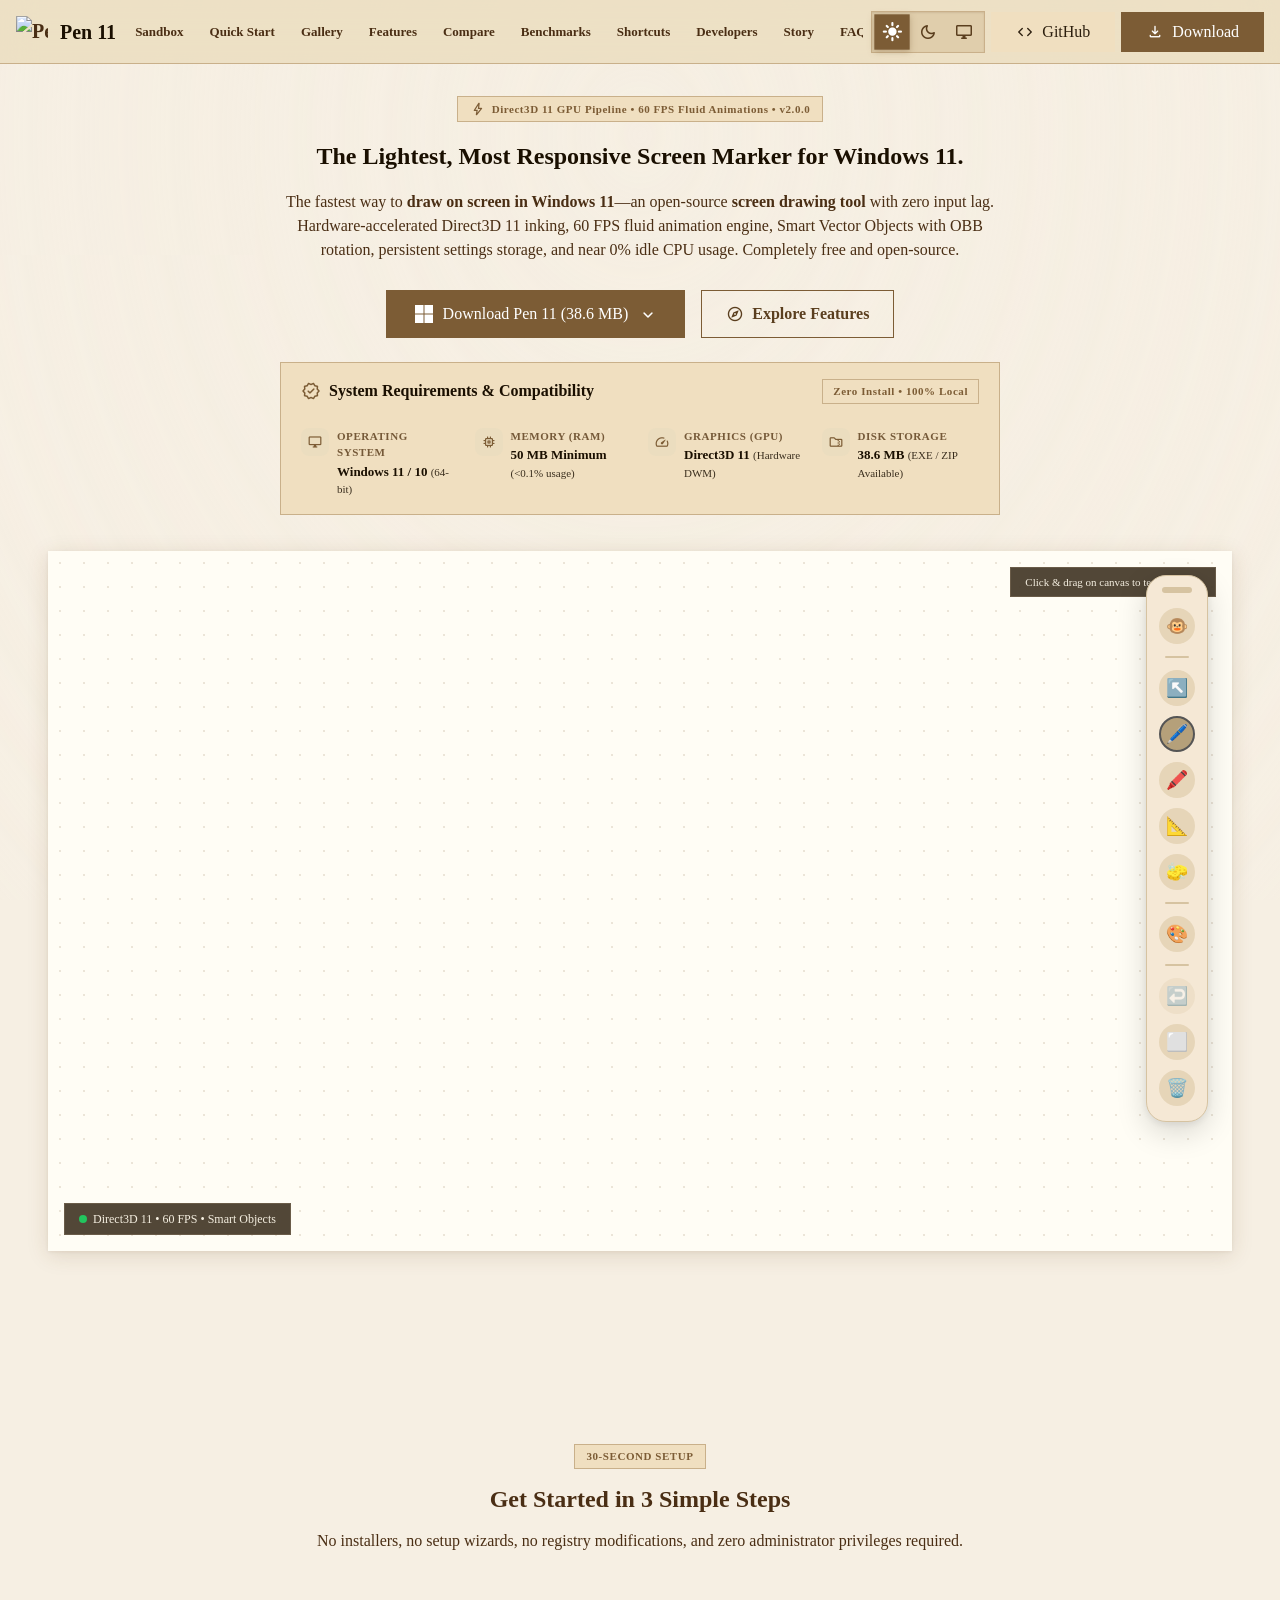
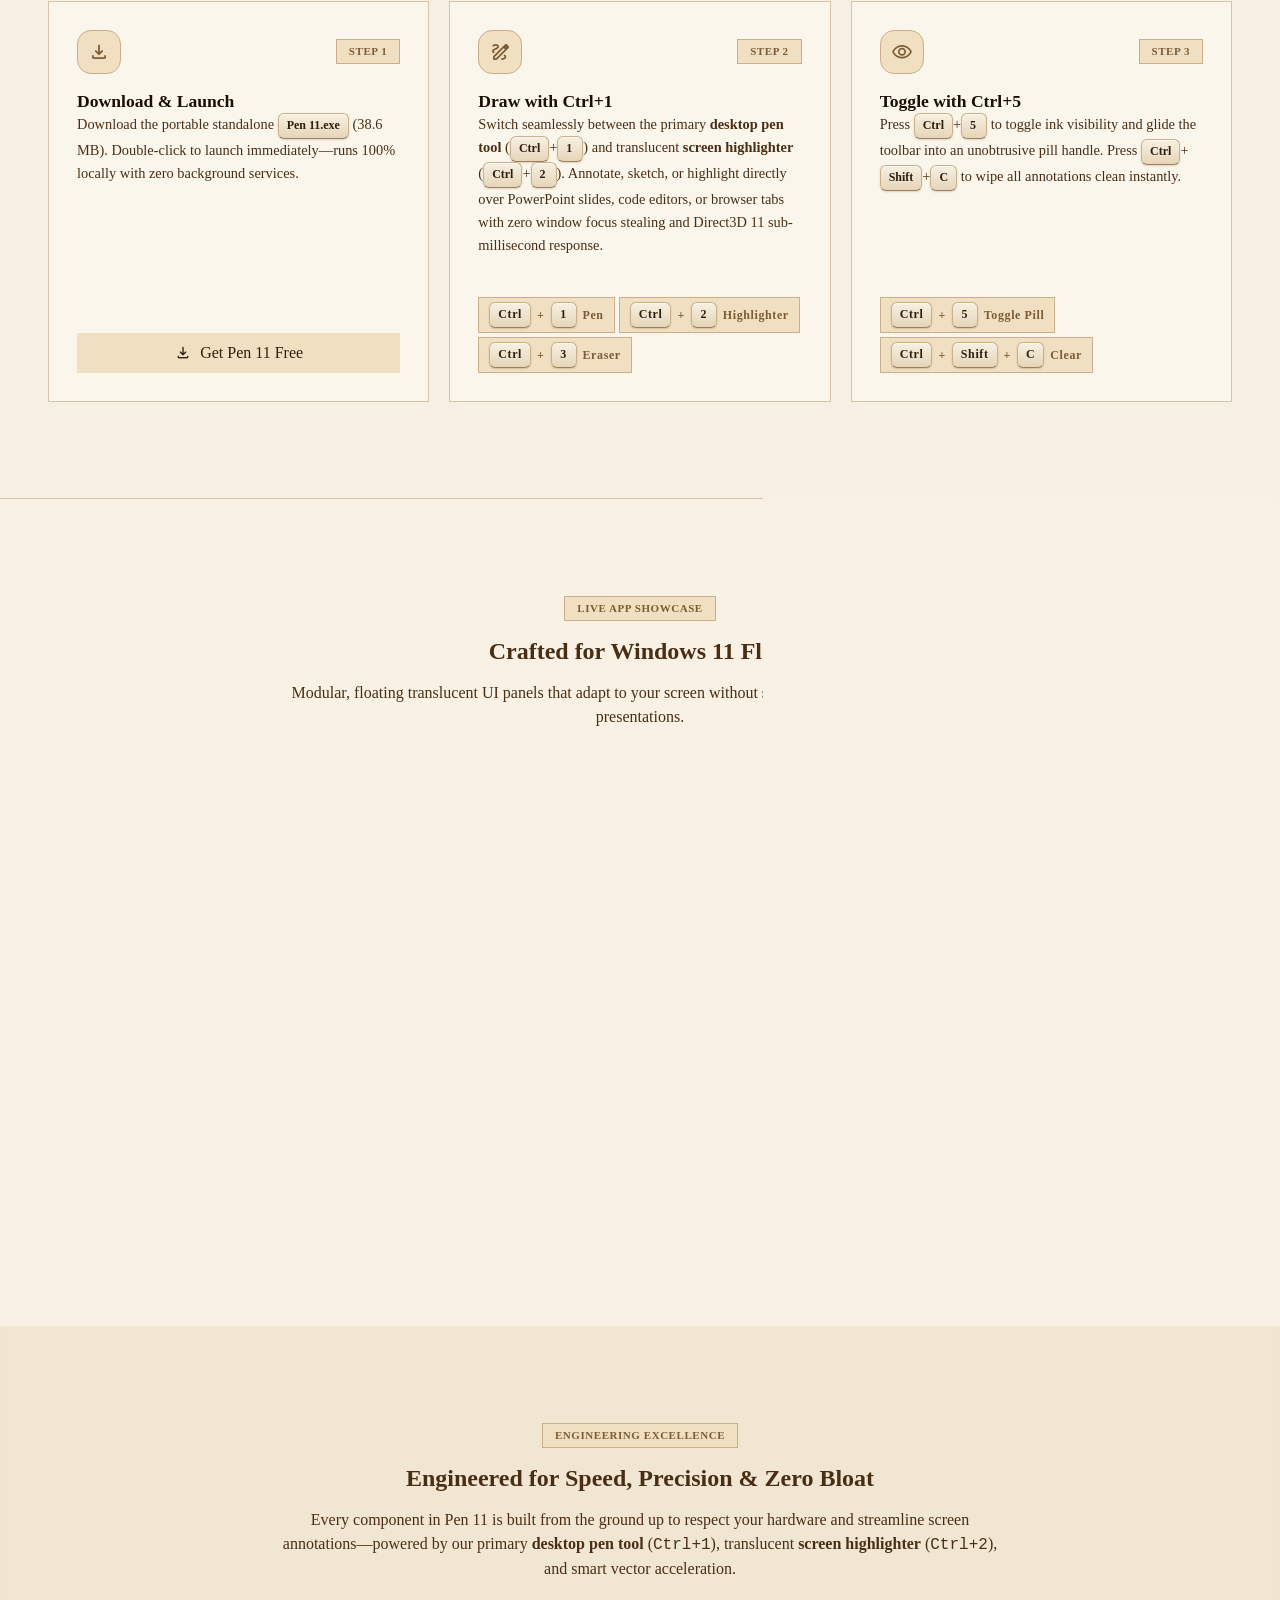
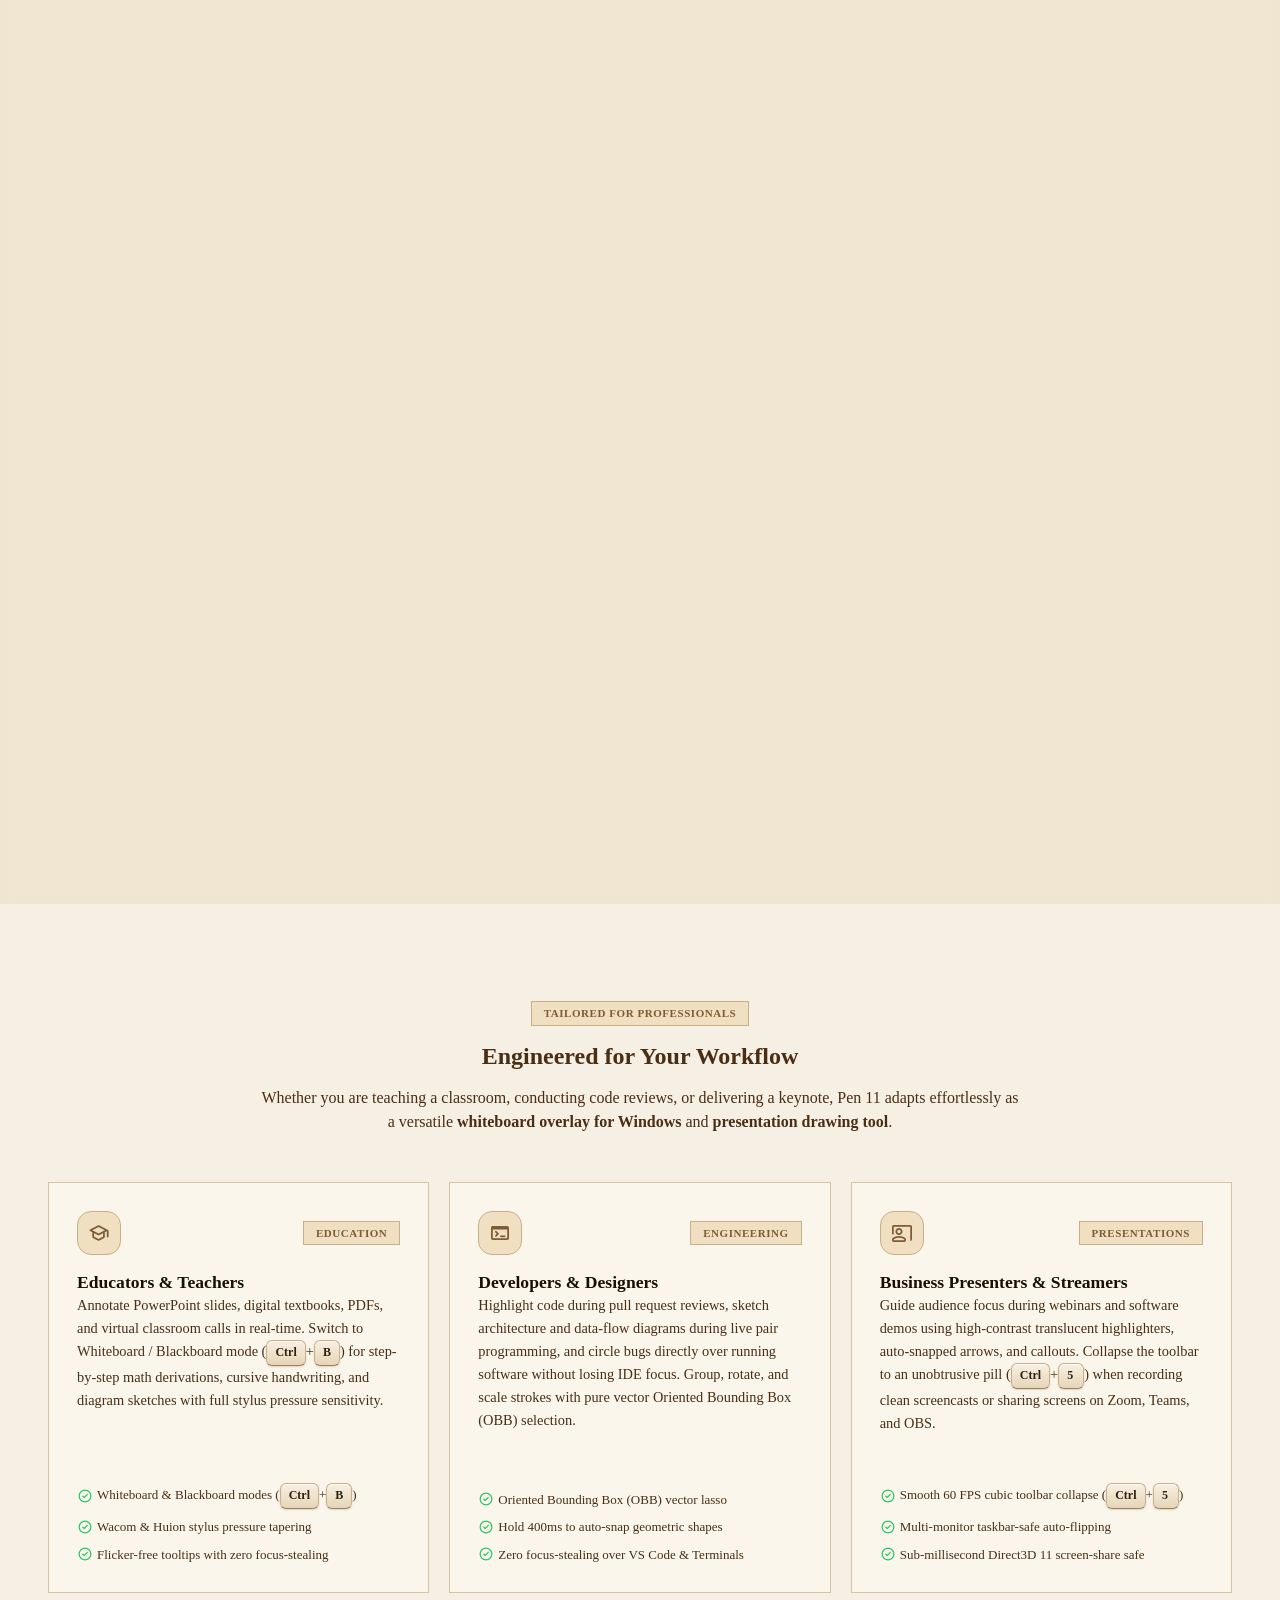
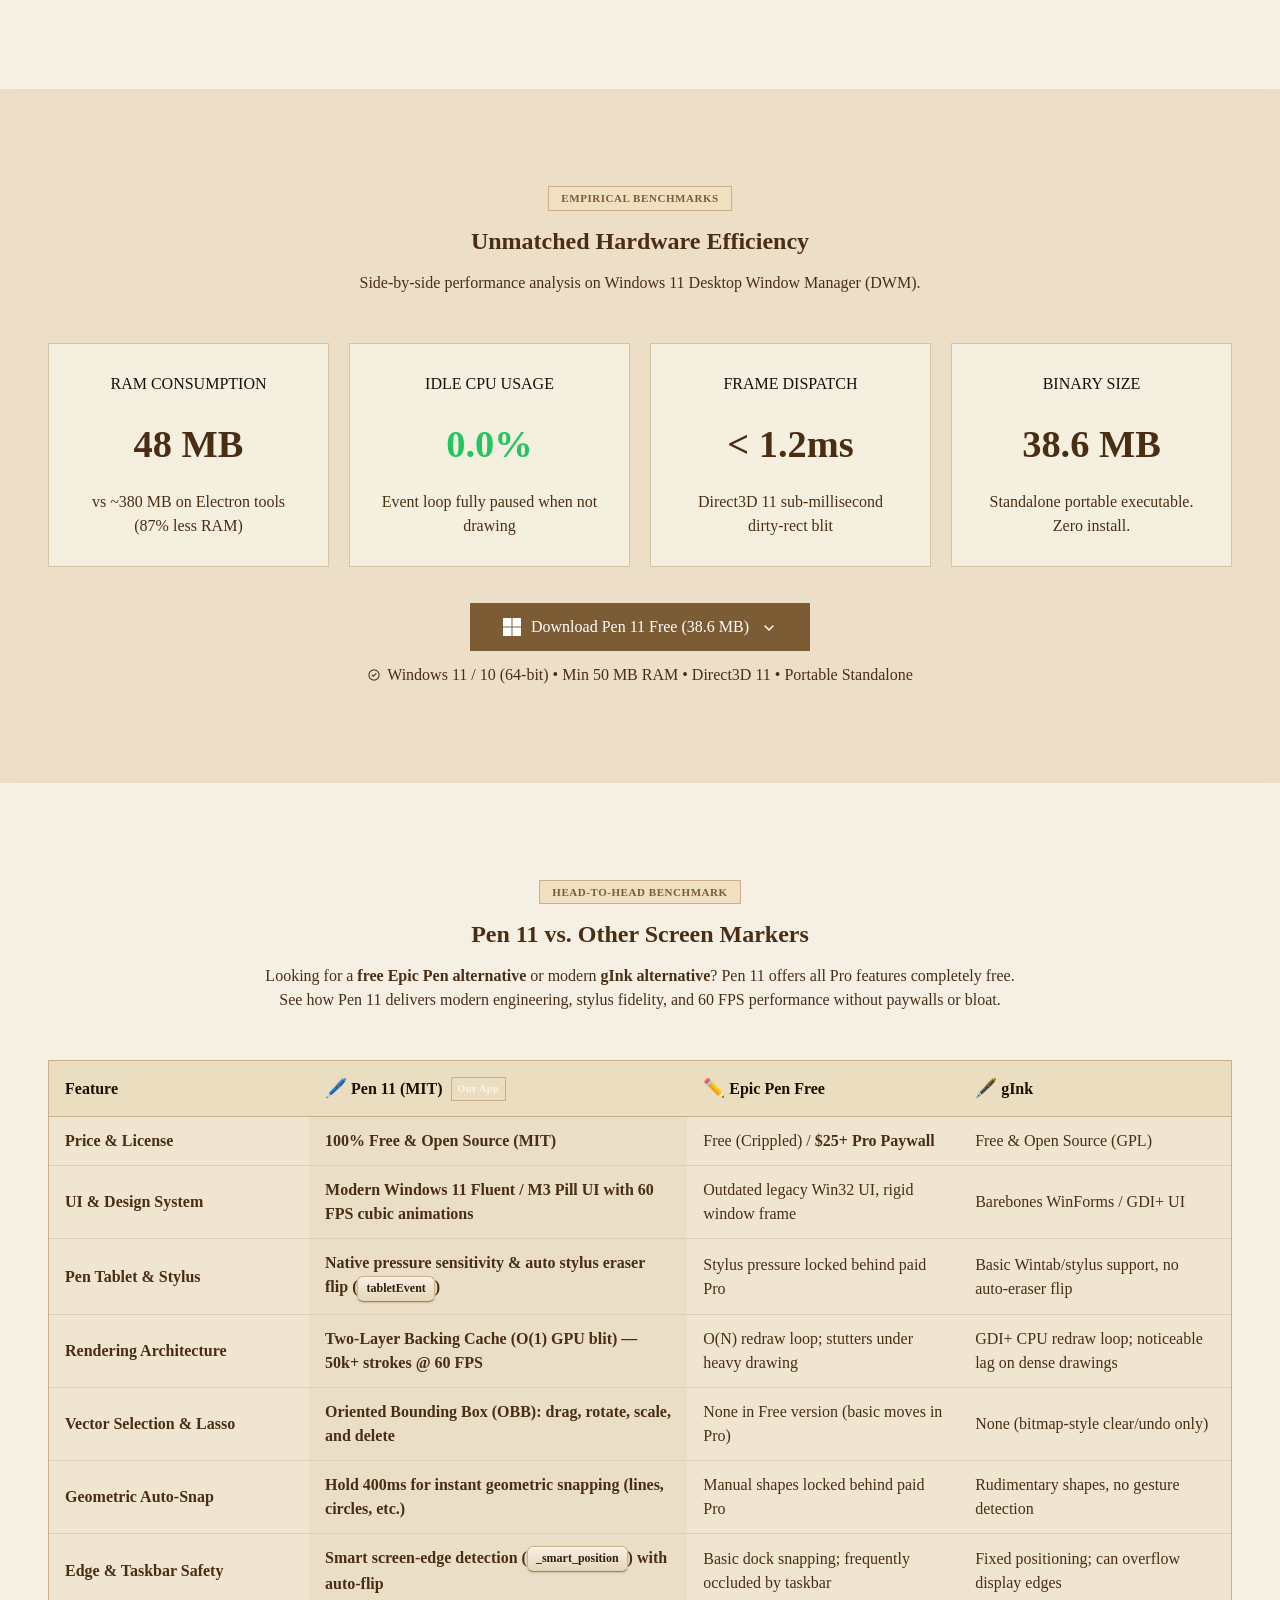
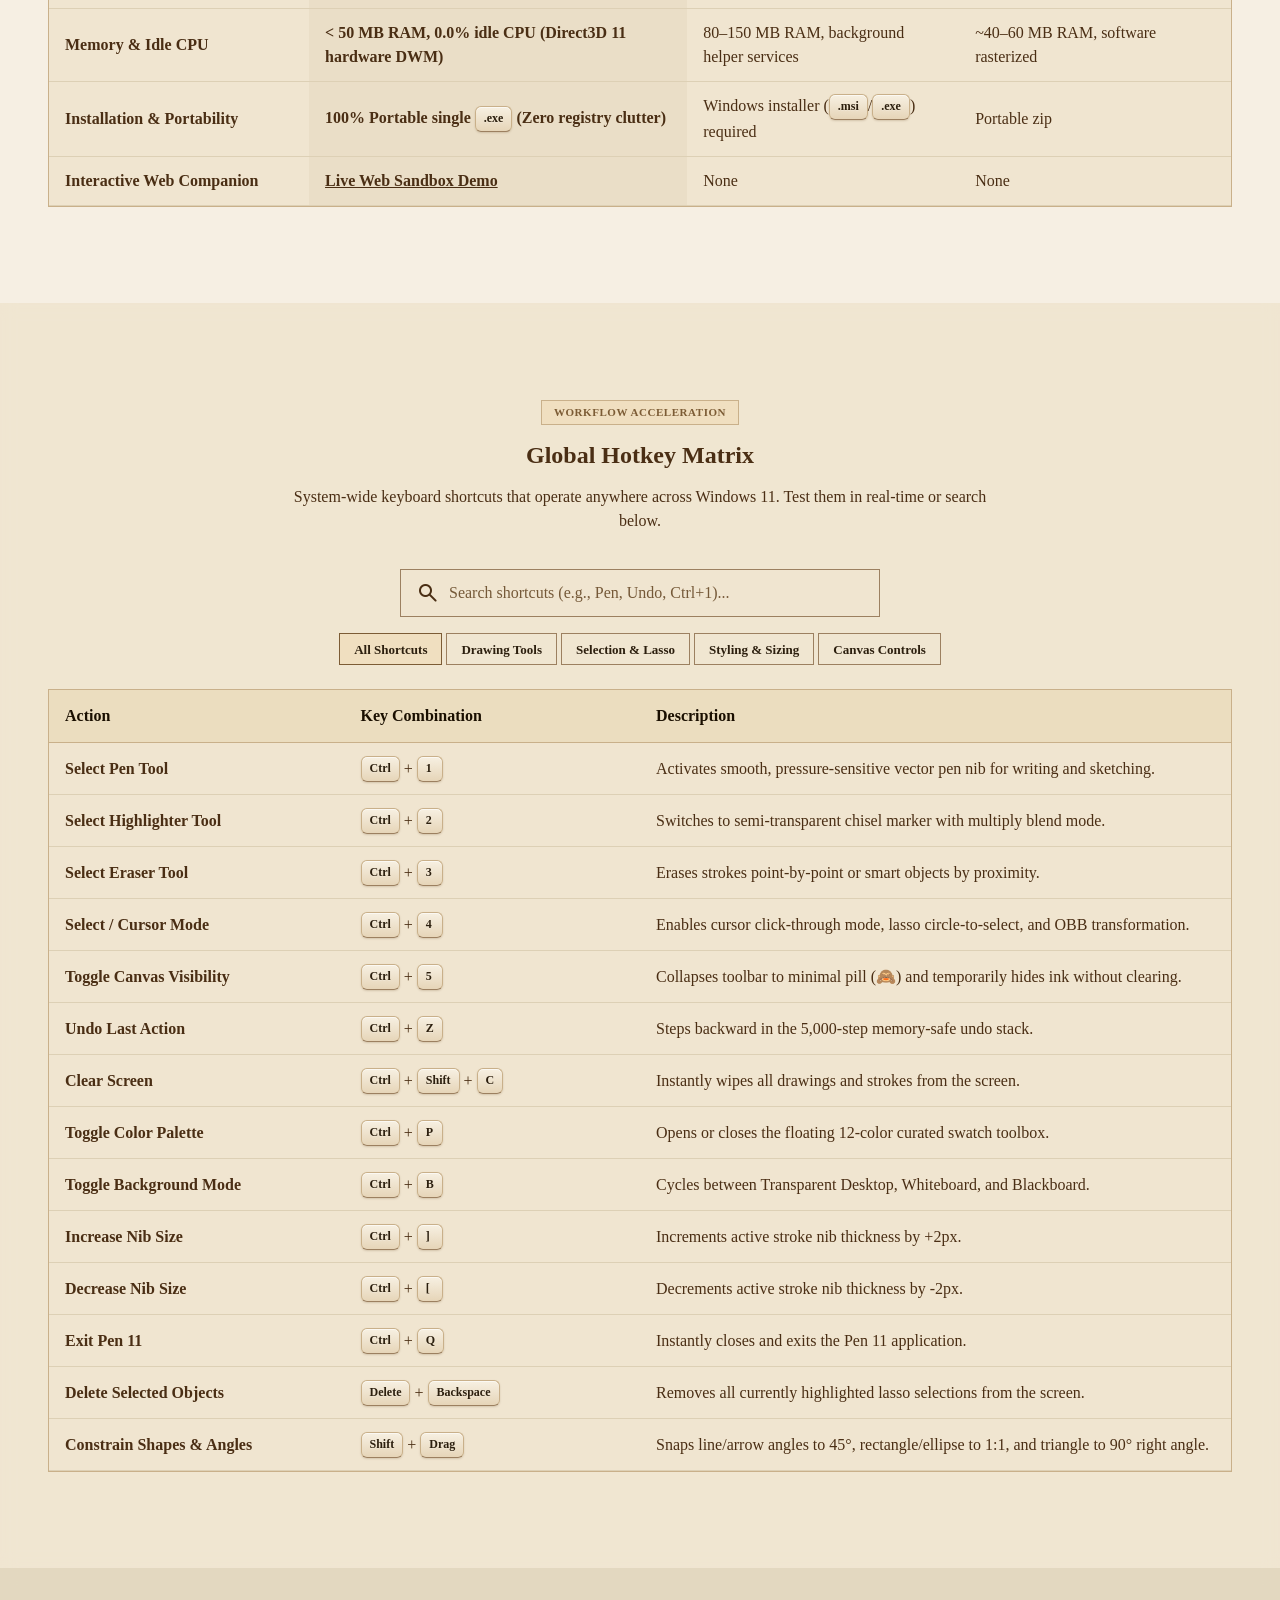
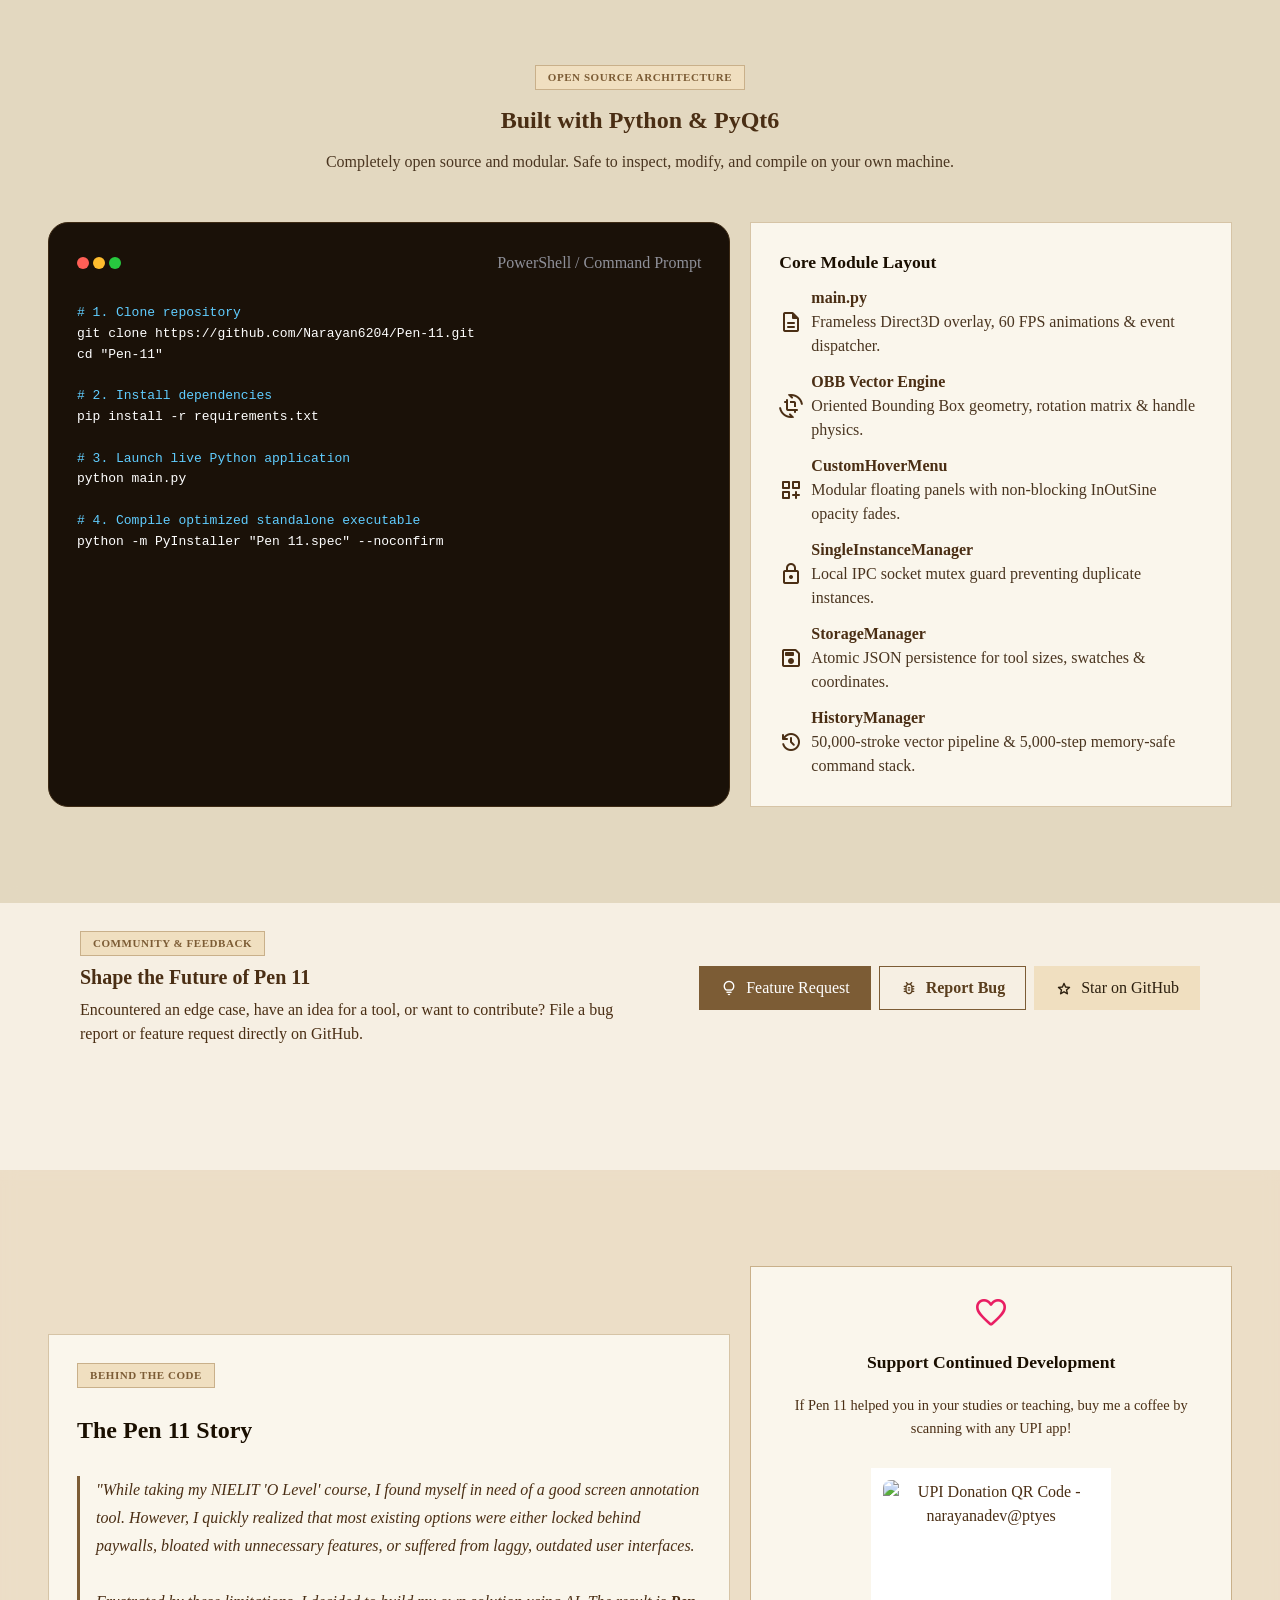
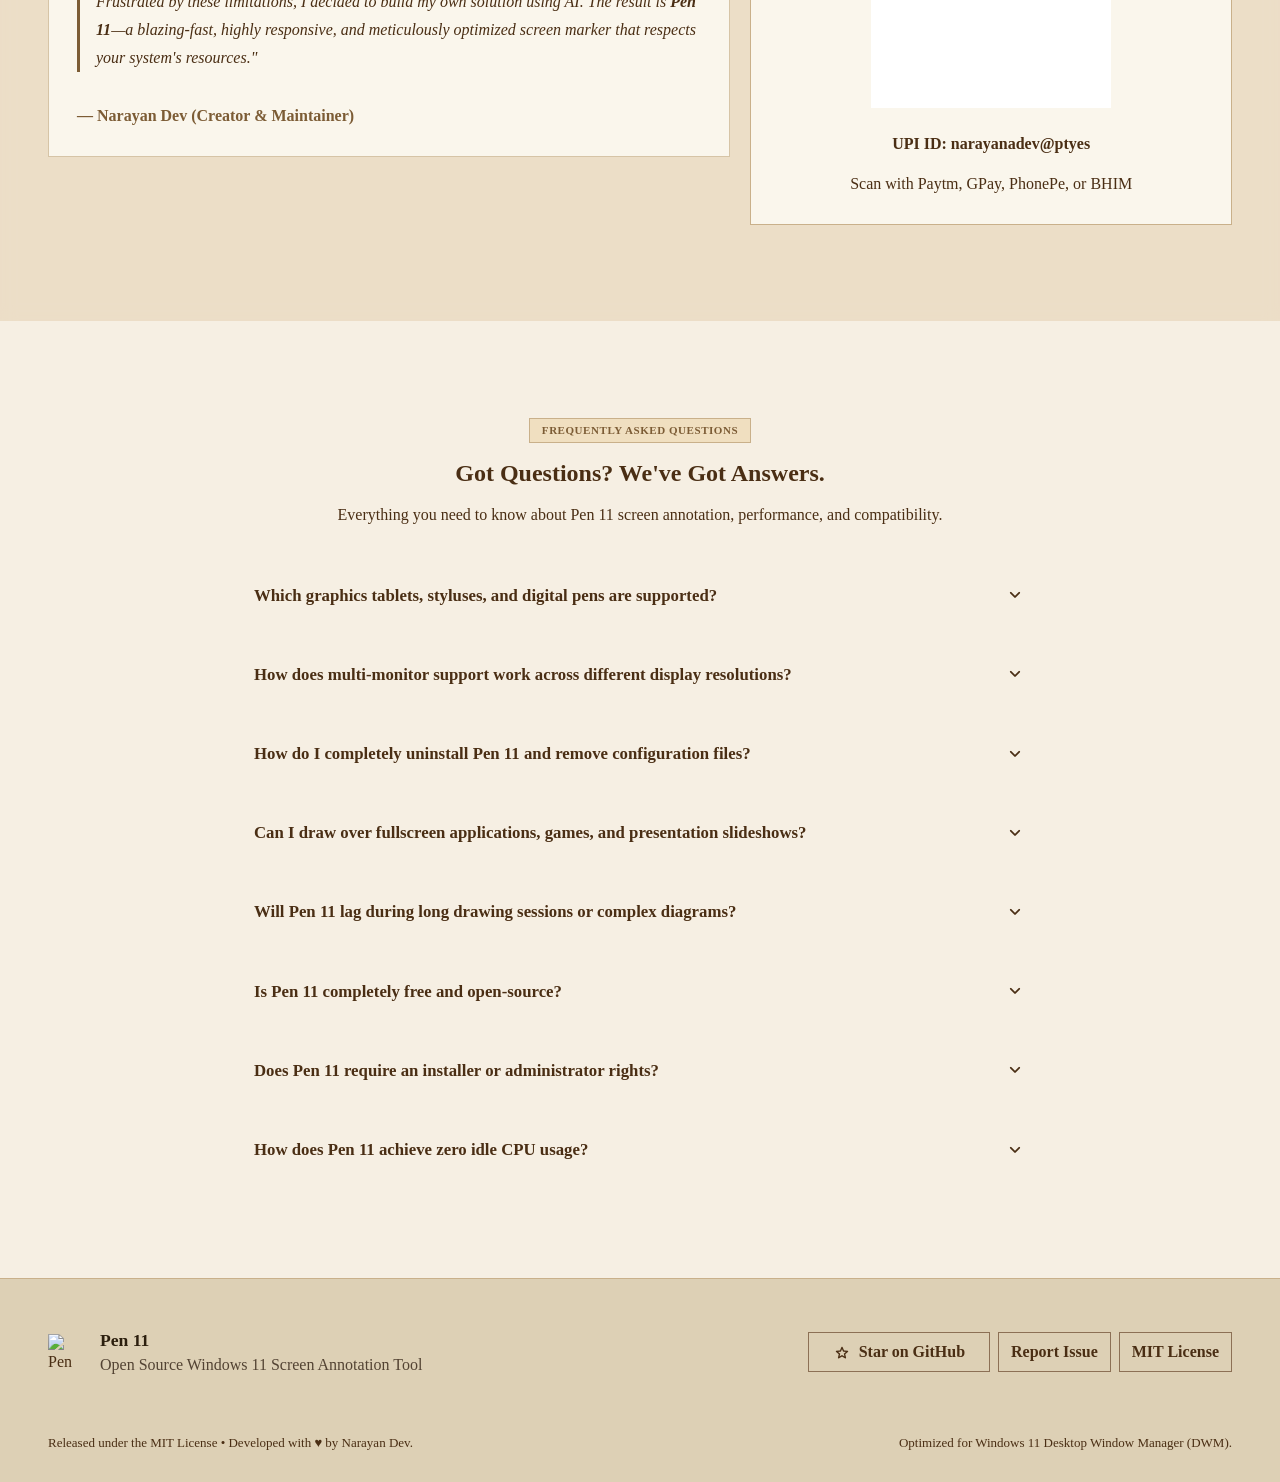
==== index.html @ ed253c03 "deploy: 7eba65f64f0dce5bbfef2ce33cbb65c6fd79b9ac" ====
<!DOCTYPE html>
<html lang="en" data-theme="light" data-theme-resolved="light">
<head>
  <meta charset="UTF-8">
  <meta name="viewport" content="width=device-width, initial-scale=1.0">
  <title>Pen 11 — Free Screen Annotation Tool &amp; Marker for Windows</title>
  
  <!-- Canonical & Crawl Directives -->
  <link rel="canonical" href="https://pen-11.pages.dev/">
  <meta name="robots" content="index, follow, max-snippet:-1, max-image-preview:large, max-video-preview:-1">

  <!-- Primary SEO Metadata -->
  <meta name="title" content="Pen 11 — Free Screen Annotation Tool &amp; Marker for Windows">
  <meta name="description" content="Download Pen 11: Free, open-source screen annotation tool and desktop marker for Windows 11. Draw on screen during presentations with zero lag &amp; 0% idle CPU.">
  <meta name="keywords" content="screen annotation tool, screen marker, draw on screen windows 11, screen pen tool, desktop drawing tool, presentation marker, digital whiteboard overlay, open source annotation">
  <meta name="author" content="Narayan Dev">
  <meta name="theme-color" content="#0061A4">
  
  <!-- Open Graph / Facebook / LinkedIn -->
  <meta property="og:type" content="website">
  <meta property="og:url" content="https://pen-11.pages.dev/">
  <meta property="og:site_name" content="Pen 11">
  <meta property="og:title" content="Pen 11 — Free Screen Annotation Tool &amp; Marker for Windows">
  <meta property="og:description" content="Download Pen 11: Free, open-source screen annotation tool and desktop marker for Windows 11. Draw on screen during presentations with zero lag &amp; 0% idle CPU.">
  <meta property="og:image" content="https://pen-11.pages.dev/assets/screenshot.png">
  <meta property="og:image:type" content="image/png">
  <meta property="og:image:width" content="1200">
  <meta property="og:image:height" content="675">
  <meta property="og:image:alt" content="Pen 11 Screen Annotation Tool running on Windows 11 desktop">
  <meta property="og:locale" content="en_US">

  <!-- Twitter Card -->
  <meta name="twitter:card" content="summary_large_image">
  <meta name="twitter:url" content="https://pen-11.pages.dev/">
  <meta name="twitter:title" content="Pen 11 — Free Screen Annotation Tool &amp; Marker for Windows">
  <meta name="twitter:description" content="Download Pen 11: Free, open-source screen annotation tool and desktop marker for Windows 11. Draw on screen during presentations with zero lag &amp; 0% idle CPU.">
  <meta name="twitter:image" content="https://pen-11.pages.dev/assets/screenshot.png">
  <meta name="twitter:image:alt" content="Pen 11 Screen Annotation Tool for Windows 11">

  <!-- Favicon -->
  <link rel="icon" type="image/svg+xml" href="assets/favicon.svg">
  <link rel="apple-touch-icon" href="assets/logo.svg">

  <!-- Google Fonts & Material Symbols Preconnect & Stylesheet (Fast Parallel Loading) -->
  <link rel="preconnect" href="https://fonts.googleapis.com">
  <link rel="preconnect" href="https://fonts.gstatic.com" crossorigin>
  <link rel="stylesheet" href="https://fonts.googleapis.com/css2?family=Plus+Jakarta+Sans:ital,wght@0,300..800;1,300..800&family=Roboto+Flex:opsz,wght,GRAD,slnt@8..144,100..1000,-200..150,-10..0&family=Roboto+Mono:wght@400;500;600;700&family=Material+Symbols+Rounded:opsz,wght,FILL,GRAD@20..48,100..700,0..1,-50..200&display=swap">

  <!-- Stylesheets -->
  <link rel="stylesheet" href="css/00-tokens.css?v=4.5.8">
  <link rel="stylesheet" href="css/01-layout.css?v=4.5.8">
  <link rel="stylesheet" href="css/02-components.css?v=4.5.8">
  <link rel="stylesheet" href="css/03-motion.css?v=4.5.8">
  <link rel="stylesheet" href="css/04-canvas.css?v=4.5.8">
  <link rel="stylesheet" href="css/05-warm-theme.css?v=4.5.8">

  <!-- Immediate Theme Resolver to Prevent FOUT and Desync -->
  <script>
  (function() {
    try {
      var savedMode = localStorage.getItem('pen11_theme_mode') || 'light';
      var prefersDark = window.matchMedia && window.matchMedia('(prefers-color-scheme: dark)').matches;
      var isDark = savedMode === 'dark' || (savedMode === 'system' && prefersDark);
      if (savedMode === 'system') {
        document.documentElement.removeAttribute('data-theme');
      } else {
        document.documentElement.setAttribute('data-theme', savedMode);
      }
      document.documentElement.setAttribute('data-theme-resolved', isDark ? 'dark' : 'light');
    } catch (e) {}
  })();
  </script>

  <!-- Schema.org Unified JSON-LD Graph for Google Rich Results -->
  <script type="application/ld+json">
  {
    "@context": "https://schema.org",
    "@graph": [
      {
        "@type": "WebSite",
        "@id": "https://pen-11.pages.dev/#website",
        "url": "https://pen-11.pages.dev/",
        "name": "Pen 11",
        "description": "High-Performance Screen Annotation Engine for Windows 11",
        "inLanguage": "en-US"
      },
      {
        "@type": "BreadcrumbList",
        "@id": "https://pen-11.pages.dev/#breadcrumb",
        "itemListElement": [
          {
            "@type": "ListItem",
            "position": 1,
            "name": "Home",
            "item": "https://pen-11.pages.dev/"
          }
        ]
      },
      {
        "@type": "SoftwareApplication",
        "@id": "https://pen-11.pages.dev/#software",
        "name": "Pen 11",
        "alternateName": "Pen11 Screen Marker",
        "operatingSystem": "Windows 10, Windows 11",
        "applicationCategory": "UtilitiesApplication",
        "applicationSubCategory": "Screen Annotation & Presentation Tool",
        "description": "Ultra-lightweight, Direct3D 11 hardware-accelerated screen annotation and marker tool for Windows 11 with Smart Vector Objects, 60 FPS animations, and zero idle CPU usage.",
        "url": "https://pen-11.pages.dev/",
        "downloadUrl": "https://github.com/Narayan6204/Pen-11/releases/latest",
        "softwareVersion": "2.0.0",
        "fileSize": "38.6MB",
        "license": "https://opensource.org/licenses/MIT",
        "isAccessibleForFree": true,
        "softwareRequirements": "Direct3D 11, Windows Desktop Window Manager (DWM)",
        "image": "https://pen-11.pages.dev/assets/screenshot.png",
        "screenshot": [
          "https://pen-11.pages.dev/assets/screenshot.png",
          "https://pen-11.pages.dev/assets/screenshot_palette.png",
          "https://pen-11.pages.dev/assets/screenshot_shapes.png",
          "https://pen-11.pages.dev/assets/screenshot_cursor.png"
        ],
        "featureList": [
          "Direct3D 11 hardware-accelerated rendering",
          "60 FPS smooth Qt animation engine",
          "Oriented Bounding Box (OBB) vector transformation",
          "Modular floating color palette and shapes menu",
          "50,000-stroke memory-safe vector pipeline with 5,000-step undo stack",
          "Zero window focus stealing during presentations"
        ],
        "offers": {
          "@type": "Offer",
          "price": "0",
          "priceCurrency": "USD",
          "availability": "https://schema.org/InStock"
        },
        "author": {
          "@type": "Person",
          "name": "Narayan Dev",
          "url": "https://github.com/Narayan6204"
        }
      },
      {
        "@type": "FAQPage",
        "@id": "https://pen-11.pages.dev/#faq",
        "mainEntity": [
          {
            "@type": "Question",
            "name": "Which graphics tablets, styluses, and digital pens are supported?",
            "acceptedAnswer": {
              "@type": "Answer",
              "text": "Pen 11 provides native, hardware-level support for any tablet or stylus compatible with Windows Ink / Wintab, including Wacom (Intuos, One, Cintiq), Huion, XP-Pen, Gaomon, and Microsoft Surface Pen. The app reads raw hardware pressure values via tabletEvent() for smooth, natural stroke tapering and automatically detects when you flip your stylus over (PointerType.Eraser) to erase without touching the toolbar."
            }
          },
          {
            "@type": "Question",
            "name": "How does multi-monitor support work across different display resolutions?",
            "acceptedAnswer": {
              "@type": "Answer",
              "text": "Pen 11 is multi-monitor native: its drawing canvas spans your entire virtual desktop across all connected monitors, whether 1080p, 2K, 4K, or mixed DPI. Its smart positioning engine (_smart_position()) detects screen boundaries using QApplication.screenAt() and automatically flips flyout panels horizontally or vertically so palettes and menus never clip off-screen or slip under the Windows Taskbar."
            }
          },
          {
            "@type": "Question",
            "name": "How do I completely uninstall Pen 11 and remove configuration files?",
            "acceptedAnswer": {
              "@type": "Answer",
              "text": "Pen 11 is 100% portable: it does not write to the Windows Registry and does not install hidden background daemons. To uninstall, simply delete Pen 11.exe. If you also wish to clear your saved tool sizes and custom palette configurations, delete the settings folder at %APPDATA%\\\\Pen11\\\\."
            }
          },
          {
            "@type": "Question",
            "name": "Can I draw over fullscreen applications, games, and presentation slideshows?",
            "acceptedAnswer": {
              "@type": "Answer",
              "text": "Yes. Pen 11 creates a transparent, hardware-accelerated overlay with Windows non-activating flags (WS_EX_NOACTIVATE / Qt.WindowDoesNotAcceptFocus) so your active PowerPoint slide, PDF reader, browser, or screen share never loses focus while you annotate. For video games, running in Borderless Windowed mode allows Windows desktop overlays to render smoothly on top."
            }
          },
          {
            "@type": "Question",
            "name": "Will Pen 11 lag during long drawing sessions or complex diagrams?",
            "acceptedAnswer": {
              "@type": "Answer",
              "text": "No. Unlike traditional tools that redraw every single vector point from scratch on every frame, Pen 11 uses a Two-Layer Accelerated Backing Cache: completed strokes are permanently rasterized into a high-DPI Direct3D 11 off-screen buffer. You can ink 50,000+ strokes without dropping below 60 FPS or experiencing stroke accumulation lag."
            }
          },
          {
            "@type": "Question",
            "name": "Is Pen 11 completely free and open-source?",
            "acceptedAnswer": {
              "@type": "Answer",
              "text": "Yes, absolutely. Pen 11 is 100% free and open-source software distributed under the permissive MIT License. There are no paywalls, hidden subscriptions, ads, or tracking telemetry."
            }
          },
          {
            "@type": "Question",
            "name": "Does Pen 11 require an installer or administrator rights?",
            "acceptedAnswer": {
              "@type": "Answer",
              "text": "No installation required. Pen 11 is shipped as a standalone portable Pen.11.exe and compressed .ZIP archive. You can download and run it directly from your Downloads folder, Desktop, or USB drive without administrator privileges."
            }
          },
          {
            "@type": "Question",
            "name": "How does Pen 11 achieve zero idle CPU usage?",
            "acceptedAnswer": {
              "@type": "Answer",
              "text": "Unlike web/Electron-based tools that run heavy Chromium background loops, Pen 11 is built on native Direct3D 11 and Qt bindings. When you are not drawing, its event loop sleeps at 0.0% CPU and renders only modified dirty rects during active mouse/stylus strokes."
            }
          }
        ]
      }
    ]
  }
  </script>
</head>
<body>
  <!-- Ambient Silky Sand Waves Topographic Background -->
  <div class="m3-ambient-waves-bg" aria-hidden="true"></div>

  <div class="m3-layout-root">
    
    <!-- Main Content Area -->
    <main class="m3-main-content">
      
      <!-- 1. Top App Bar -->
      <header class="m3-top-app-bar" role="banner">
        <a href="#hero" class="m3-top-app-bar-brand" aria-label="Pen 11 Home" style="white-space: nowrap; flex-shrink: 0;">
          <img src="assets/logo.svg" alt="Pen 11 Logo" width="32" height="32" style="flex-shrink: 0;">
          <span style="white-space: nowrap;">Pen 11</span>
        </a>

        <!-- Desktop Navigation Links -->
        <nav class="m3-top-app-bar-nav" role="navigation" aria-label="Primary Navigation">
          <a href="#hero" class="m3-btn m3-btn-text">Sandbox</a>
          <a href="#quickstart" class="m3-btn m3-btn-text">Quick Start</a>
          <a href="#gallery" class="m3-btn m3-btn-text">Gallery</a>
          <a href="#features" class="m3-btn m3-btn-text">Features</a>
          <a href="#comparison" class="m3-btn m3-btn-text">Compare</a>
          <a href="#benchmarks" class="m3-btn m3-btn-text">Benchmarks</a>
          <a href="#hotkeys" class="m3-btn m3-btn-text">Shortcuts</a>
          <a href="#developers" class="m3-btn m3-btn-text">Developers</a>
          <a href="#story" class="m3-btn m3-btn-text">Story</a>
          <a href="#faq" class="m3-btn m3-btn-text">FAQ</a>
        </nav>

        <!-- Right App Bar Actions -->
        <div class="m3-top-app-bar-actions">
          <!-- Theme Mode Switcher (Segmented Toggle) -->
          <div class="m3-theme-segmented-group" id="theme-mode-switcher" role="group" aria-label="Theme mode switcher">
            <button class="m3-icon-btn active" data-theme-mode="light" title="Light Mode" aria-label="Switch to light mode" aria-pressed="true">
              <span class="material-symbols-rounded">light_mode</span>
            </button>
            <button class="m3-icon-btn" data-theme-mode="dark" title="Dark Mode" aria-label="Switch to dark mode" aria-pressed="false">
              <span class="material-symbols-rounded">dark_mode</span>
            </button>
            <button class="m3-icon-btn" data-theme-mode="system" title="System Preference" aria-label="Switch to system theme" aria-pressed="false">
              <span class="material-symbols-rounded">desktop_windows</span>
            </button>
          </div>

          <!-- GitHub Repo Link -->
          <a href="https://github.com/Narayan6204/Pen-11" target="_blank" rel="noopener noreferrer" class="m3-btn m3-btn-tonal" aria-label="GitHub Repository">
            <span class="material-symbols-rounded">code</span>
            <span>GitHub</span>
          </a>

          <!-- Download Action -->
          <button type="button" class="m3-btn m3-btn-filled btn-download-popup-trigger" aria-haspopup="dialog" aria-expanded="false" aria-label="Download Pen 11" style="cursor: pointer;">
            <span class="material-symbols-rounded">download</span>
            <span>Download</span>
          </button>
        </div>
      </header>

      <!-- 2. Hero Section with Live Interactive Canvas Sandbox -->
      <section id="hero" class="m3-section" style="padding-top: 32px;" aria-labelledby="hero-title">
        <div class="m3-container">
          
          <!-- Hero Header Info -->
          <div class="m3-flex-col m3-align-center" style="text-align: center; max-width: 900px; margin: 0 auto 36px;">
            <div class="m3-badge-pill" style="margin-bottom: 16px;">
              <span class="material-symbols-rounded" style="font-size: 16px;">bolt</span>
              <span>Direct3D 11 GPU Pipeline • 60 FPS Fluid Animations • <span data-gh-version>v2.0.0</span></span>
            </div>

            <h1 id="hero-title" class="m3-display-medium" style="margin-bottom: 16px; font-weight: 800;">
              The Lightest, Most Responsive Screen Marker for Windows 11.
            </h1>

            <p class="m3-body-large" style="max-width: 720px; margin-bottom: 28px;">
              The fastest way to <strong>draw on screen in Windows 11</strong>—an open-source <strong>screen drawing tool</strong> with zero input lag. Hardware-accelerated Direct3D 11 inking, 60 FPS fluid animation engine, Smart Vector Objects with OBB rotation, persistent settings storage, and near 0% idle CPU usage. Completely free and open-source.
            </p>

            <div class="m3-flex-row m3-gap-md" style="flex-wrap: wrap; justify-content: center;">
              <button type="button" class="m3-btn m3-btn-filled btn-download-popup-trigger" style="height: 48px; padding: 0 28px; font-size: 1rem; display: inline-flex; align-items: center; gap: 10px; cursor: pointer;" aria-haspopup="dialog" aria-expanded="false" aria-label="Download Pen 11 for Windows">
                <svg width="18" height="18" viewBox="0 0 88 88" fill="currentColor" aria-hidden="true" style="flex-shrink: 0;">
                  <path d="M0 0h41.6v41.6H0V0zm46.4 0H88v41.6H46.4V0zM0 46.4h41.6V88H0V46.4zm46.4 0H88V88H46.4V46.4z"/>
                </svg>
                <span>Download Pen 11 (<span data-gh-size>38.6 MB</span>)</span>
                <span class="material-symbols-rounded" style="font-size: 20px;">expand_more</span>
              </button>
              <a href="#features" class="m3-btn m3-btn-outlined" style="height: 48px; padding: 0 24px; font-size: 1rem;">
                <span class="material-symbols-rounded">explore</span>
                <span>Explore Features</span>
              </a>
            </div>

            <!-- System Requirements Detail Callout Card -->
            <div class="m3-sys-req-card" aria-label="Pen 11 System Requirements & Compatibility">
              <div class="sys-req-header">
                <div class="sys-req-title-wrap">
                  <span class="material-symbols-rounded">verified</span>
                  <span class="m3-title-small" style="font-weight: 700; color: var(--md-sys-color-on-surface);">System Requirements & Compatibility</span>
                </div>
                <span class="m3-badge-pill" style="font-size: 11px; padding: 4px 10px;">Zero Install • 100% Local</span>
              </div>
              
              <div class="sys-req-grid">
                <div class="sys-req-item">
                  <span class="material-symbols-rounded sys-req-icon">desktop_windows</span>
                  <div class="sys-req-text">
                    <span class="sys-req-label">Operating System</span>
                    <span class="sys-req-val">Windows 11 / 10 <span style="font-size: 11px; font-weight: normal; opacity: 0.85;">(64-bit)</span></span>
                  </div>
                </div>

                <div class="sys-req-item">
                  <span class="material-symbols-rounded sys-req-icon">memory</span>
                  <div class="sys-req-text">
                    <span class="sys-req-label">Memory (RAM)</span>
                    <span class="sys-req-val">50 MB Minimum <span style="font-size: 11px; font-weight: normal; opacity: 0.85;">(&lt;0.1% usage)</span></span>
                  </div>
                </div>

                <div class="sys-req-item">
                  <span class="material-symbols-rounded sys-req-icon">speed</span>
                  <div class="sys-req-text">
                    <span class="sys-req-label">Graphics (GPU)</span>
                    <span class="sys-req-val">Direct3D 11 <span style="font-size: 11px; font-weight: normal; opacity: 0.85;">(Hardware DWM)</span></span>
                  </div>
                </div>

                <div class="sys-req-item">
                  <span class="material-symbols-rounded sys-req-icon">folder_zip</span>
                  <div class="sys-req-text">
                    <span class="sys-req-label">Disk Storage</span>
                    <span class="sys-req-val"><span data-gh-size>38.6 MB</span> <span style="font-size: 11px; font-weight: normal; opacity: 0.85;">(EXE / ZIP Available)</span></span>
                  </div>
                </div>
              </div>
            </div>

          </div>

          <!-- Interactive Sandbox Stage -->
          <div id="canvas-stage-wrapper" class="canvas-stage-wrapper canvas-backdrop-whiteboard cursor-pen" aria-label="Interactive Pen 11 Drawing Sandbox">
            
            <!-- Active Canvas Layers Container -->
            <div id="pen-hero-canvas-container" class="pen-interactive-canvas"></div>

            <!-- Draggable Floating Pen 11 Warm Sand Toolbar Mockup -->
            <aside id="pen-live-toolbar" class="pen-toolbar-container" style="top: 24px; right: 24px;" aria-label="Pen 11 Floating Toolbar">
              
              <!-- 1. Drag Grip Handle -->
              <div id="pen-toolbar-drag" class="toolbar-drag-handle" title="Drag Toolbar anywhere" aria-label="Drag toolbar">
                <div class="toolbar-drag-pill"></div>
              </div>

              <!-- 2. Monkey Icon State Button (🐵 Active Ink / 🐒 Cursor Click-Through / 🙈 Hidden Canvas) -->
              <div style="position: relative; display: flex; justify-content: center;">
                <button id="tb-btn-monkey" class="toolbar-tool-btn" title="Cursor & Canvas Options" aria-label="Cursor State Button">
                  <span id="tb-monkey-icon">🐵</span>
                </button>
                
                <!-- Horizontal 2-Button Cursor Submenu Flyout -->
                <div id="tb-monkey-flyout" class="toolbar-monkey-flyout" style="display: none;">
                  <button class="toolbar-tool-btn" data-monkey="cursor" title="Cursor Click-Through Mode" aria-label="Cursor Mode">
                    <span>🐒</span>
                  </button>
                  <button class="toolbar-tool-btn" data-monkey="hidden" title="Disable Canvas (Collapse Toolbar)" aria-label="Disable Canvas">
                    <span>🙈</span>
                  </button>
                </div>
              </div>

              <div class="toolbar-divider toolbar-collapsible"></div>

              <!-- 3. Select / Transform Tool (↖️) -->
              <button class="toolbar-tool-btn toolbar-collapsible" data-tool="select" title="Select / Transform (Ctrl+4)" aria-label="Selection tool">
                <span>↖️</span>
              </button>

              <!-- 4. Pen Tool (🖊️) -->
              <button class="toolbar-tool-btn active toolbar-collapsible" data-tool="pen" title="Pen (Ctrl+1)" aria-label="Pen tool">
                <span>🖊️</span>
              </button>

              <!-- 5. Highlighter Tool (🖍️) -->
              <button class="toolbar-tool-btn toolbar-collapsible" data-tool="highlighter" title="Highlighter (Ctrl+2)" aria-label="Highlighter tool">
                <span>🖍️</span>
              </button>

              <!-- 6. Shape Menu Button (📐) & Flyout -->
              <div class="toolbar-collapsible" style="position: relative;">
                <button id="tb-btn-shapes" class="toolbar-tool-btn" title="Shapes (Line, Arrow, Rect, RoundRect, Circle, Triangle)" aria-label="Shapes selection">
                  <span>📐</span>
                </button>

                <!-- Shapes Popover Grid (6 Shapes) -->
                <div id="tb-shapes-flyout" class="toolbar-shape-flyout" style="display: none;">
                  <div id="tb-shapes-drag" class="toolbar-drag-handle" title="Drag Shapes Menu" aria-label="Drag shapes menu" style="width: 100%; display: flex; justify-content: center; cursor: grab; padding: 2px 0 6px;">
                    <div class="toolbar-drag-pill"></div>
                  </div>
                  <div class="shape-flyout-title">Shapes</div>
                  <div class="shape-flyout-grid">
                    <button class="toolbar-tool-btn" data-shape="line" title="Line (Shift for 45°)" aria-label="Line shape">
                      <svg width="22" height="22" viewBox="0 0 24 24" fill="none" stroke="#333333" stroke-width="2.2" stroke-linecap="round" stroke-linejoin="round"><line x1="5" y1="19" x2="19" y2="5"></line></svg>
                    </button>
                    <button class="toolbar-tool-btn" data-shape="arrow" title="Arrow (Shift for 45°)" aria-label="Arrow shape">
                      <svg width="22" height="22" viewBox="0 0 24 24" fill="none" stroke="#333333" stroke-width="2.2" stroke-linecap="round" stroke-linejoin="round"><line x1="5" y1="19" x2="19" y2="5"></line><polyline points="10 5 19 5 19 14"></polyline></svg>
                    </button>
                    <button class="toolbar-tool-btn" data-shape="rectangle" title="Rectangle (Shift for 1:1 Square)" aria-label="Rectangle shape">
                      <svg width="22" height="22" viewBox="0 0 24 24" fill="none" stroke="#333333" stroke-width="2.2" stroke-linecap="round" stroke-linejoin="round"><rect x="4" y="6" width="16" height="12" rx="0"></rect></svg>
                    </button>
                    <button class="toolbar-tool-btn" data-shape="rounded_rectangle" title="Rounded Rectangle (Shift for 1:1 Square)" aria-label="Rounded rectangle shape">
                      <svg width="22" height="22" viewBox="0 0 24 24" fill="none" stroke="#333333" stroke-width="2.2" stroke-linecap="round" stroke-linejoin="round"><rect x="4" y="6" width="16" height="12" rx="3.5"></rect></svg>
                    </button>
                    <button class="toolbar-tool-btn" data-shape="circle" title="Circle (Shift for 1:1 Circle)" aria-label="Circle shape">
                      <svg width="22" height="22" viewBox="0 0 24 24" fill="none" stroke="#333333" stroke-width="2.2" stroke-linecap="round" stroke-linejoin="round"><circle cx="12" cy="12" r="8"></circle></svg>
                    </button>
                    <button class="toolbar-tool-btn" data-shape="triangle" title="Triangle (Shift for 90° Right Angle)" aria-label="Triangle shape">
                      <svg width="22" height="22" viewBox="0 0 24 24" fill="none" stroke="#333333" stroke-width="2.2" stroke-linecap="round" stroke-linejoin="round"><path d="M12 4 L21 19 L3 19 Z"></path></svg>
                    </button>
                  </div>
                </div>
              </div>

              <!-- 7. Eraser Tool (🧽) -->
              <button class="toolbar-tool-btn toolbar-collapsible" data-tool="eraser" title="Eraser (Ctrl+3)" aria-label="Eraser tool">
                <span>🧽</span>
              </button>

              <div class="toolbar-divider toolbar-collapsible"></div>

              <!-- 8. Floating Color Palette Button (🎨) & Popover (12 Curated Colors) -->
              <div class="toolbar-collapsible" style="position: relative;">
                <button id="tb-btn-palette" class="toolbar-tool-btn" title="Color Palette (Ctrl+P)" aria-label="Color Palette">
                  <span>🎨</span>
                </button>

                <!-- 12-Color Grid Popover -->
                <div id="tb-palette-popover" class="toolbar-palette-popover" style="display: none;">
                  <div id="tb-palette-drag" class="toolbar-drag-handle" title="Drag Color Palette" aria-label="Drag color palette" style="width: 100%; display: flex; justify-content: center; cursor: grab; padding: 2px 0 6px;">
                    <div class="toolbar-drag-pill"></div>
                  </div>
                  <div class="palette-title">Colors</div>
                  <div class="palette-grid">
                    <button class="palette-color-btn active" data-hex="#000000" style="background-color: #000000; color: #000000;" title="Black" aria-label="Black"></button>
                    <button class="palette-color-btn" data-hex="#FFFFFF" style="background-color: #FFFFFF; color: #FFFFFF;" title="White" aria-label="White"></button>
                    <button class="palette-color-btn" data-hex="#717171" style="background-color: #717171; color: #717171;" title="Gray" aria-label="Gray"></button>
                    <button class="palette-color-btn" data-hex="#FF3B30" style="background-color: #FF3B30; color: #FF3B30;" title="Red" aria-label="Red"></button>
                    <button class="palette-color-btn" data-hex="#FF9500" style="background-color: #FF9500; color: #FF9500;" title="Orange" aria-label="Orange"></button>
                    <button class="palette-color-btn" data-hex="#FFCC00" style="background-color: #FFCC00; color: #FFCC00;" title="Yellow" aria-label="Yellow"></button>
                    <button class="palette-color-btn" data-hex="#4CD964" style="background-color: #4CD964; color: #4CD964;" title="Green" aria-label="Green"></button>
                    <button class="palette-color-btn" data-hex="#5AC8FA" style="background-color: #5AC8FA; color: #5AC8FA;" title="Light Blue" aria-label="Light Blue"></button>
                    <button class="palette-color-btn" data-hex="#007AFF" style="background-color: #007AFF; color: #007AFF;" title="Blue" aria-label="Blue"></button>
                    <button class="palette-color-btn" data-hex="#5856D6" style="background-color: #5856D6; color: #5856D6;" title="Purple" aria-label="Purple"></button>
                    <button class="palette-color-btn" data-hex="#FF2D55" style="background-color: #FF2D55; color: #FF2D55;" title="Pink" aria-label="Pink"></button>
                    <button class="palette-color-btn" data-hex="#A2845E" style="background-color: #A2845E; color: #A2845E;" title="Brown" aria-label="Brown"></button>
                  </div>
                </div>
              </div>

              <div class="toolbar-divider toolbar-collapsible"></div>

              <!-- 9. Undo Action (↩️) -->
              <button id="tb-btn-undo" class="toolbar-tool-btn toolbar-collapsible" title="Undo (Ctrl+Z)" aria-label="Undo stroke" disabled>
                <span>↩️</span>
              </button>

              <!-- 10. Board Toggle (⬜) -->
              <button id="tb-btn-bg" class="toolbar-tool-btn toolbar-collapsible" title="Toggle Whiteboard/Blackboard (Ctrl+B)" aria-label="Toggle canvas backdrop">
                <span>⬜</span>
              </button>

              <!-- 11. Clear Screen Action (🗑️) -->
              <button id="tb-btn-clear" class="toolbar-tool-btn toolbar-collapsible" title="Clear Screen (Ctrl+Shift+C)" aria-label="Clear screen">
                <span>🗑️</span>
              </button>
            </aside>

            <!-- Bottom Left HUD Metric -->
            <div class="canvas-hud-bottom-left">
              <div class="hud-pill">
                <div class="hud-pill-dot"></div>
                <span>Direct3D 11 • 60 FPS • Smart Objects</span>
              </div>
            </div>

            <!-- Top Right HUD Backdrop Indicator -->
            <div class="canvas-hud-top-right">
              <div class="hud-pill" style="font-size: 11px;">
                <span>Click & drag on canvas to test drawing!</span>
              </div>
            </div>

          </div>

        </div>
      </section>

      <!-- Quick Start Guide (3 Simple Steps) -->
      <section id="quickstart" class="m3-section" aria-labelledby="quickstart-title">
        <div class="m3-container">
          
          <div style="text-align: center; max-width: 720px; margin: 0 auto 48px;">
            <span class="m3-badge-pill" style="margin-bottom: 12px;">30-SECOND SETUP</span>
            <h2 id="quickstart-title" class="m3-headline-large" style="color: var(--md-sys-color-on-surface); margin-bottom: 12px; font-weight: 800;">
              Get Started in 3 Simple Steps
            </h2>
            <p class="m3-body-large">
              No installers, no setup wizards, no registry modifications, and zero administrator privileges required.
            </p>
          </div>

          <!-- 3 Steps Bento Grid -->
          <div class="bento-grid">
            
            <!-- Step 1 Card -->
            <article class="bento-card bento-col-4" style="display: flex; flex-direction: column; justify-content: space-between;">
              <div>
                <div class="bento-card-header">
                  <div class="bento-card-icon">
                    <span class="material-symbols-rounded">download</span>
                  </div>
                  <span class="m3-badge-pill" style="font-weight: 700;">STEP 1</span>
                </div>
                <h3 class="bento-card-title">Download &amp; Launch</h3>
                <p class="bento-card-description" style="margin-bottom: 16px;">
                  Download the portable standalone <code class="m3-kbd">Pen 11.exe</code> (<span data-gh-size>38.6 MB</span>). Double-click to launch immediately—runs 100% locally with zero background services.
                </p>
              </div>
              <div style="margin-top: 12px;">
                <button type="button" class="m3-btn m3-btn-tonal btn-download-popup-trigger" style="width: 100%; justify-content: center; gap: 8px; cursor: pointer;" aria-haspopup="dialog" aria-expanded="false">
                  <span class="material-symbols-rounded" style="font-size: 18px;">download</span>
                  <span>Get Pen 11 Free</span>
                </button>
              </div>
            </article>

            <!-- Step 2 Card -->
            <article class="bento-card bento-col-4" style="display: flex; flex-direction: column; justify-content: space-between;">
              <div>
                <div class="bento-card-header">
                  <div class="bento-card-icon">
                    <span class="material-symbols-rounded">draw</span>
                  </div>
                  <span class="m3-badge-pill" style="font-weight: 700;">STEP 2</span>
                </div>
                <h3 class="bento-card-title">Draw with Ctrl+1</h3>
                <p class="bento-card-description" style="margin-bottom: 16px;">
                  Switch seamlessly between the primary <strong>desktop pen tool</strong> (<kbd>Ctrl</kbd>+<kbd>1</kbd>) and translucent <strong>screen highlighter</strong> (<kbd>Ctrl</kbd>+<kbd>2</kbd>). Annotate, sketch, or highlight directly over PowerPoint slides, code editors, or browser tabs with zero window focus stealing and Direct3D 11 sub-millisecond response.
                </p>
              </div>
              <div class="m3-flex-row m3-gap-xs" style="flex-wrap: wrap; margin-top: 12px;">
                <span class="m3-badge-pill" style="font-size: 12px; padding: 4px 10px;"><kbd>Ctrl</kbd>+<kbd>1</kbd> Pen</span>
                <span class="m3-badge-pill" style="font-size: 12px; padding: 4px 10px;"><kbd>Ctrl</kbd>+<kbd>2</kbd> Highlighter</span>
                <span class="m3-badge-pill" style="font-size: 12px; padding: 4px 10px;"><kbd>Ctrl</kbd>+<kbd>3</kbd> Eraser</span>
              </div>
            </article>

            <!-- Step 3 Card -->
            <article class="bento-card bento-col-4" style="display: flex; flex-direction: column; justify-content: space-between;">
              <div>
                <div class="bento-card-header">
                  <div class="bento-card-icon">
                    <span class="material-symbols-rounded">visibility</span>
                  </div>
                  <span class="m3-badge-pill" style="font-weight: 700;">STEP 3</span>
                </div>
                <h3 class="bento-card-title">Toggle with Ctrl+5</h3>
                <p class="bento-card-description" style="margin-bottom: 16px;">
                  Press <kbd>Ctrl</kbd>+<kbd>5</kbd> to toggle ink visibility and glide the toolbar into an unobtrusive pill handle. Press <kbd>Ctrl</kbd>+<kbd>Shift</kbd>+<kbd>C</kbd> to wipe all annotations clean instantly.
                </p>
              </div>
              <div class="m3-flex-row m3-gap-xs" style="flex-wrap: wrap; margin-top: 12px;">
                <span class="m3-badge-pill" style="font-size: 12px; padding: 4px 10px;"><kbd>Ctrl</kbd>+<kbd>5</kbd> Toggle Pill</span>
                <span class="m3-badge-pill" style="font-size: 12px; padding: 4px 10px;"><kbd>Ctrl</kbd>+<kbd>Shift</kbd>+<kbd>C</kbd> Clear</span>
              </div>
            </article>

          </div>

        </div>
      </section>

      <!-- 3. Native Desktop UI Showcase Gallery -->
      <section id="gallery" class="m3-section" aria-labelledby="gallery-title">
        <div class="m3-container">
          
          <div style="text-align: center; max-width: 760px; margin: 0 auto 44px;">
            <span class="m3-badge-pill" style="margin-bottom: 12px;">LIVE APP SHOWCASE</span>
            <h2 id="gallery-title" class="m3-headline-large" style="color: var(--md-sys-color-on-surface); margin-bottom: 12px;">
              Crafted for Windows 11 Flow
            </h2>
            <p class="m3-body-large" style="color: var(--md-sys-color-on-surface-variant);">
              Modular, floating translucent UI panels that adapt to your screen without stealing window focus or cluttering presentations.
            </p>
          </div>

          <!-- 3-Card Showcase Grid -->
          <div class="gallery-grid">
            
            <!-- Card 1: 12-Color Floating Palette -->
            <article class="gallery-card">
              <div class="gallery-img-wrapper">
                <img src="assets/screenshot_palette.png" alt="Pen 11 Color Palette and Size Flyout" loading="lazy" width="280" height="400">
              </div>
              <div class="gallery-card-content">
                <div class="m3-badge-pill" style="align-self: flex-start; font-size: 11px;">12-Color Palette</div>
                <h3 class="m3-title-medium">Palette & Precision Sizer</h3>
                <p class="m3-body-medium">
                  12 high-contrast curated swatches with instant stroke-width adjustments, non-blocking opacity fades, and auto-persistence to disk.
                </p>
              </div>
            </article>

            <!-- Card 2: Smart Vector Shapes -->
            <article class="gallery-card">
              <div class="gallery-img-wrapper">
                <img src="assets/screenshot_shapes.png" alt="Pen 11 Smart Geometric Vector Shapes" loading="lazy" width="280" height="400">
              </div>
              <div class="gallery-card-content">
                <div class="m3-badge-pill" style="align-self: flex-start; font-size: 11px;">Geometric Toolbox</div>
                <h3 class="m3-title-medium">Smart Vector Shapes</h3>
                <p class="m3-body-medium">
                  Lines, Arrows, Rectangles, Rounded Rectangles, Ellipses, and Triangles with 45° angle snapping and 400ms gesture recognition.
                </p>
              </div>
            </article>

            <!-- Card 3: Monkey & Cursor State Machine -->
            <article class="gallery-card">
              <div class="gallery-img-wrapper">
                <img src="assets/screenshot_cursor.png" alt="Pen 11 Cursor Modes and Minimal Pill" loading="lazy" width="280" height="400">
              </div>
              <div class="gallery-card-content">
                <div class="m3-badge-pill" style="align-self: flex-start; font-size: 11px;">State Machine Flyout</div>
                <h3 class="m3-title-medium">Monkey Mode & Minimal Pill</h3>
                <p class="m3-body-medium">
                  Instantly switch between Active Ink (🐵), Cursor Pass-Through (🐒), and smooth 240ms cubic-bezier minimal pill collapse (🙈).
                </p>
              </div>
            </article>

          </div>

        </div>
      </section>

      <!-- 4. Features Bento Grid Section -->
      <section id="features" class="m3-section" aria-labelledby="features-title">
        <div class="m3-container">
          
          <div style="text-align: center; max-width: 720px; margin: 0 auto 48px;">
            <span class="m3-badge-pill" style="margin-bottom: 12px;">ENGINEERING EXCELLENCE</span>
            <h2 id="features-title" class="m3-headline-large" style="color: var(--md-sys-color-on-surface); margin-bottom: 12px;">
              Engineered for Speed, Precision & Zero Bloat
            </h2>
            <p class="m3-body-large" style="">
              Every component in Pen 11 is built from the ground up to respect your hardware and streamline screen annotations—powered by our primary <strong>desktop pen tool</strong> (<code>Ctrl+1</code>), translucent <strong>screen highlighter</strong> (<code>Ctrl+2</code>), and smart vector acceleration.
            </p>
          </div>

          <!-- Bento Grid Container -->
          <div class="bento-grid">
            
            <!-- Bento Item 1: 60 FPS Fluid Animation Suite -->
            <article class="bento-card bento-col-8">
              <div class="bento-card-header">
                <div class="bento-card-icon">
                  <span class="material-symbols-rounded">animation</span>
                </div>
                <span class="m3-badge-pill">60 FPS Fluid Suite</span>
              </div>
              <h3 class="bento-card-title">60 FPS Fluid Animation Engine</h3>
              <p class="bento-card-description">
                Direct3D 11 native swapchain combined with <code>QPropertyAnimation</code> (<code>InOutCubic</code> 240ms) delivers seamless toolbar collapse/expand morphing and non-blocking <code>InOutSine</code> opacity fades with zero visual stutter or layout fighting.
              </p>
              <div style="background: var(--md-sys-color-surface); border-radius: var(--md-sys-shape-corner-medium); padding: 16px; border: 1px solid var(--md-sys-color-outline-variant);">
                <div class="m3-flex-row m3-justify-between m3-align-center" style="margin-bottom: 8px;">
                  <span class="m3-label-medium">Frame Dispatch & Jitter</span>
                  <span class="m3-label-small" style="color: #22c55e; font-weight: 700;">&lt; 1.2ms (Zero Tearing)</span>
                </div>
                <div style="width: 100%; height: 8px; background-color: var(--md-sys-color-surface-container-highest); border-radius: 99px; overflow: hidden;">
                  <div style="width: 12%; height: 100%; background-color: var(--md-sys-color-primary); border-radius: 99px;"></div>
                </div>
              </div>
            </article>

            <!-- Bento Item 2: Modular Floating Panels & Drag Sync -->
            <article class="bento-card bento-col-4">
              <div class="bento-card-header">
                <div class="bento-card-icon">
                  <span class="material-symbols-rounded">dashboard_customize</span>
                </div>
                <span class="m3-badge-pill">Modular UI</span>
              </div>
              <h3 class="bento-card-title">Independent Floating Panels</h3>
              <p class="bento-card-description">
                Color Palette, Shapes Menu, and Cursor Toolbars function as modular floating panels. Attached panels glide seamlessly during drag, and remember customized screen coordinates independently.
              </p>
            </article>

            <!-- Bento Item 3: Zero-Latency Native Hover & Cursor Engine -->
            <article class="bento-card bento-col-4">
              <div class="bento-card-header">
                <div class="bento-card-icon">
                  <span class="material-symbols-rounded">mouse</span>
                </div>
                <span class="m3-badge-pill">Zero Focus Steal</span>
              </div>
              <h3 class="bento-card-title">Zero-Latency Hover Engine</h3>
              <p class="bento-card-description">
                Procedural high-DPI tool cursors and instant button tooltips update at 120Hz without stealing OS window focus from Word, web browsers, or presentation slide decks.
              </p>
            </article>

            <!-- Bento Item 4: Smart Vector Objects & OBB Rotation -->
            <article class="bento-card bento-col-4">
              <div class="bento-card-header">
                <div class="bento-card-icon">
                  <span class="material-symbols-rounded">crop_rotate</span>
                </div>
                <span class="m3-badge-pill">OBB Matrix</span>
              </div>
              <h3 class="bento-card-title">Smart Vector Objects & OBB</h3>
              <p class="bento-card-description">
                Pure vector strokes track their Oriented Bounding Box geometry during centroid rotation, scaling, and dragging. Hold for 400ms to auto-snap strokes into perfect geometric shapes.
              </p>
            </article>

            <!-- Bento Item 5: Persistent State & Single-Instance Guard -->
            <article class="bento-card bento-col-4">
              <div class="bento-card-header">
                <div class="bento-card-icon">
                  <span class="material-symbols-rounded">save</span>
                </div>
                <span class="m3-badge-pill">IPC & Storage</span>
              </div>
              <h3 class="bento-card-title">Persistent State & IPC Guard</h3>
              <p class="bento-card-description">
                StorageManager auto-saves custom tool sizes, active swatches, and coordinates to disk. Local IPC socket locks ensure a single instance runs with zero hotkey conflicts.
              </p>
            </article>

            <!-- Bento Item 6: 50,000-Stroke Memory-Safe Undo Stack -->
            <article class="bento-card bento-col-12">
              <div class="m3-flex-row m3-justify-between m3-align-center" style="flex-wrap: wrap; gap: 16px;">
                <div style="max-width: 680px;">
                  <div class="m3-flex-row m3-gap-sm m3-align-center" style="margin-bottom: 8px;">
                    <span class="material-symbols-rounded" style="color: var(--md-sys-color-primary);">shield</span>
                    <h3 class="bento-card-title" style="margin: 0;">50,000-Stroke Vector Pipeline & 5,000-Step Undo Stack</h3>
                  </div>
                  <p class="bento-card-description" style="margin: 0;">
                    Draw infinitely with confidence. Pen 11 handles up to 50,000 simultaneous on-screen strokes with a massive 5,000-step memory-capped Undo history, zero raster degradation, and 0.0% background idle CPU usage.
                  </p>
                </div>
                <div class="m3-flex-row m3-gap-sm" style="flex-wrap: wrap;">
                  <span class="m3-badge-pill" style="font-size: 14px; padding: 6px 16px;">50,000+ Strokes</span>
                  <span class="m3-badge-pill" style="font-size: 14px; padding: 6px 16px;">5,000 Undo Steps</span>
                  <span class="m3-badge-pill" style="font-size: 14px; padding: 6px 16px;">0.0% Idle CPU</span>
                </div>
              </div>
            </article>

          </div>

        </div>
      </section>

      <!-- Workflows & Target Use Cases Section -->
      <section id="workflows" class="m3-section" aria-labelledby="workflows-title">
        <span id="use-cases" style="position: absolute; margin-top: -80px;"></span>
        <div class="m3-container">
          
          <div style="text-align: center; max-width: 760px; margin: 0 auto 48px;">
            <span class="m3-badge-pill" style="margin-bottom: 12px;">TAILORED FOR PROFESSIONALS</span>
            <h2 id="workflows-title" class="m3-headline-large" style="color: var(--md-sys-color-on-surface); margin-bottom: 12px; font-weight: 800;">
              Engineered for Your Workflow
            </h2>
            <p class="m3-body-large">
              Whether you are teaching a classroom, conducting code reviews, or delivering a keynote, Pen 11 adapts effortlessly as a versatile <strong>whiteboard overlay for Windows</strong> and <strong>presentation drawing tool</strong>.
            </p>
          </div>

          <div class="bento-grid">
            
            <!-- Use Case 1: Educators & Teachers -->
            <article class="bento-card bento-col-4" style="display: flex; flex-direction: column; justify-content: space-between;">
              <div>
                <div class="bento-card-header">
                  <div class="bento-card-icon">
                    <span class="material-symbols-rounded">school</span>
                  </div>
                  <span class="m3-badge-pill">EDUCATION</span>
                </div>
                <h3 class="bento-card-title">Educators &amp; Teachers</h3>
                <p class="bento-card-description" style="margin-bottom: 20px;">
                  Annotate PowerPoint slides, digital textbooks, PDFs, and virtual classroom calls in real-time. Switch to Whiteboard / Blackboard mode (<kbd>Ctrl</kbd>+<kbd>B</kbd>) for step-by-step math derivations, cursive handwriting, and diagram sketches with full stylus pressure sensitivity.
                </p>
              </div>
              <ul style="list-style: none; padding: 0; margin: 0; display: flex; flex-direction: column; gap: 8px; border-top: 1px solid var(--md-sys-color-outline-variant); padding-top: 16px;">
                <li class="m3-flex-row m3-gap-xs m3-align-center" style="font-size: 13px; color: var(--md-sys-color-on-surface);">
                  <span class="material-symbols-rounded" style="font-size: 16px; color: #22c55e;">check_circle</span>
                  <span>Whiteboard &amp; Blackboard modes (<kbd>Ctrl</kbd>+<kbd>B</kbd>)</span>
                </li>
                <li class="m3-flex-row m3-gap-xs m3-align-center" style="font-size: 13px; color: var(--md-sys-color-on-surface);">
                  <span class="material-symbols-rounded" style="font-size: 16px; color: #22c55e;">check_circle</span>
                  <span>Wacom &amp; Huion stylus pressure tapering</span>
                </li>
                <li class="m3-flex-row m3-gap-xs m3-align-center" style="font-size: 13px; color: var(--md-sys-color-on-surface);">
                  <span class="material-symbols-rounded" style="font-size: 16px; color: #22c55e;">check_circle</span>
                  <span>Flicker-free tooltips with zero focus-stealing</span>
                </li>
              </ul>
            </article>

            <!-- Use Case 2: Developers & Designers -->
            <article class="bento-card bento-col-4" style="display: flex; flex-direction: column; justify-content: space-between;">
              <div>
                <div class="bento-card-header">
                  <div class="bento-card-icon">
                    <span class="material-symbols-rounded">terminal</span>
                  </div>
                  <span class="m3-badge-pill">ENGINEERING</span>
                </div>
                <h3 class="bento-card-title">Developers &amp; Designers</h3>
                <p class="bento-card-description" style="margin-bottom: 20px;">
                  Highlight code during pull request reviews, sketch architecture and data-flow diagrams during live pair programming, and circle bugs directly over running software without losing IDE focus. Group, rotate, and scale strokes with pure vector Oriented Bounding Box (OBB) selection.
                </p>
              </div>
              <ul style="list-style: none; padding: 0; margin: 0; display: flex; flex-direction: column; gap: 8px; border-top: 1px solid var(--md-sys-color-outline-variant); padding-top: 16px;">
                <li class="m3-flex-row m3-gap-xs m3-align-center" style="font-size: 13px; color: var(--md-sys-color-on-surface);">
                  <span class="material-symbols-rounded" style="font-size: 16px; color: #22c55e;">check_circle</span>
                  <span>Oriented Bounding Box (OBB) vector lasso</span>
                </li>
                <li class="m3-flex-row m3-gap-xs m3-align-center" style="font-size: 13px; color: var(--md-sys-color-on-surface);">
                  <span class="material-symbols-rounded" style="font-size: 16px; color: #22c55e;">check_circle</span>
                  <span>Hold 400ms to auto-snap geometric shapes</span>
                </li>
                <li class="m3-flex-row m3-gap-xs m3-align-center" style="font-size: 13px; color: var(--md-sys-color-on-surface);">
                  <span class="material-symbols-rounded" style="font-size: 16px; color: #22c55e;">check_circle</span>
                  <span>Zero focus-stealing over VS Code &amp; Terminals</span>
                </li>
              </ul>
            </article>

            <!-- Use Case 3: Business Presenters & Streamers -->
            <article class="bento-card bento-col-4" style="display: flex; flex-direction: column; justify-content: space-between;">
              <div>
                <div class="bento-card-header">
                  <div class="bento-card-icon">
                    <span class="material-symbols-rounded">co_present</span>
                  </div>
                  <span class="m3-badge-pill">PRESENTATIONS</span>
                </div>
                <h3 class="bento-card-title">Business Presenters &amp; Streamers</h3>
                <p class="bento-card-description" style="margin-bottom: 20px;">
                  Guide audience focus during webinars and software demos using high-contrast translucent highlighters, auto-snapped arrows, and callouts. Collapse the toolbar to an unobtrusive pill (<kbd>Ctrl</kbd>+<kbd>5</kbd>) when recording clean screencasts or sharing screens on Zoom, Teams, and OBS.
                </p>
              </div>
              <ul style="list-style: none; padding: 0; margin: 0; display: flex; flex-direction: column; gap: 8px; border-top: 1px solid var(--md-sys-color-outline-variant); padding-top: 16px;">
                <li class="m3-flex-row m3-gap-xs m3-align-center" style="font-size: 13px; color: var(--md-sys-color-on-surface);">
                  <span class="material-symbols-rounded" style="font-size: 16px; color: #22c55e;">check_circle</span>
                  <span>Smooth 60 FPS cubic toolbar collapse (<kbd>Ctrl</kbd>+<kbd>5</kbd>)</span>
                </li>
                <li class="m3-flex-row m3-gap-xs m3-align-center" style="font-size: 13px; color: var(--md-sys-color-on-surface);">
                  <span class="material-symbols-rounded" style="font-size: 16px; color: #22c55e;">check_circle</span>
                  <span>Multi-monitor taskbar-safe auto-flipping</span>
                </li>
                <li class="m3-flex-row m3-gap-xs m3-align-center" style="font-size: 13px; color: var(--md-sys-color-on-surface);">
                  <span class="material-symbols-rounded" style="font-size: 16px; color: #22c55e;">check_circle</span>
                  <span>Sub-millisecond Direct3D 11 screen-share safe</span>
                </li>
              </ul>
            </article>

          </div>

        </div>
      </section>

      <!-- 4. Hardware Benchmarks & Performance Metrics -->
      <section id="benchmarks" class="m3-section" aria-labelledby="benchmarks-title">
        <div class="m3-container">
          
          <div style="text-align: center; max-width: 720px; margin: 0 auto 48px;">
            <span class="m3-badge-pill" style="margin-bottom: 12px;">EMPIRICAL BENCHMARKS</span>
            <h2 id="benchmarks-title" class="m3-headline-large" style="color: var(--md-sys-color-on-surface); margin-bottom: 12px;">
              Unmatched Hardware Efficiency
            </h2>
            <p class="m3-body-large" style="">
              Side-by-side performance analysis on Windows 11 Desktop Window Manager (DWM).
            </p>
          </div>

          <div class="bento-grid">
            
            <div class="bento-card bento-col-3">
              <span class="m3-title-small" style="">RAM CONSUMPTION</span>
              <div class="m3-display-small" style="color: var(--md-sys-color-primary); margin: 8px 0 4px;">48 MB</div>
              <p class="m3-body-small" style="">vs ~380 MB on Electron tools (87% less RAM)</p>
            </div>

            <div class="bento-card bento-col-3">
              <span class="m3-title-small" style="">IDLE CPU USAGE</span>
              <div class="m3-display-small" style="color: #22c55e; margin: 8px 0 4px;">0.0%</div>
              <p class="m3-body-small" style="">Event loop fully paused when not drawing</p>
            </div>

            <div class="bento-card bento-col-3">
              <span class="m3-title-small" style="">FRAME DISPATCH</span>
              <div class="m3-display-small" style="color: var(--md-sys-color-primary); margin: 8px 0 4px;">&lt; 1.2ms</div>
              <p class="m3-body-small" style="">Direct3D 11 sub-millisecond dirty-rect blit</p>
            </div>

            <div class="bento-card bento-col-3">
              <span class="m3-title-small" style="">BINARY SIZE</span>
              <div class="m3-display-small" style="color: var(--md-sys-color-primary); margin: 8px 0 4px;" data-gh-size>38.6 MB</div>
              <p class="m3-body-small" style="">Standalone portable executable. Zero install.</p>
            </div>

          </div>

          <!-- Bottom Benchmarks Download CTA with System Specs -->
          <div class="m3-flex-col m3-align-center" style="margin-top: 36px; text-align: center;">
            <button type="button" class="m3-btn m3-btn-filled btn-download-popup-trigger" style="height: 48px; padding: 0 32px; font-size: 1rem; display: inline-flex; align-items: center; gap: 10px; cursor: pointer;" aria-haspopup="dialog" aria-expanded="false" aria-label="Download Pen 11 for Windows">
              <svg width="18" height="18" viewBox="0 0 88 88" fill="currentColor" aria-hidden="true" style="flex-shrink: 0;">
                <path d="M0 0h41.6v41.6H0V0zm46.4 0H88v41.6H46.4V0zM0 46.4h41.6V88H0V46.4zm46.4 0H88V88H46.4V46.4z"/>
              </svg>
              <span>Download Pen 11 Free (<span data-gh-size>38.6 MB</span>)</span>
              <span class="material-symbols-rounded" style="font-size: 20px;">expand_more</span>
            </button>
            <span class="m3-label-small" style="margin-top: 12px; color: var(--md-sys-color-on-surface-variant); display: inline-flex; align-items: center; gap: 6px;">
              <span class="material-symbols-rounded" style="font-size: 14px; color: var(--md-sys-color-primary);">check_circle</span>
              <span>Windows 11 / 10 (64-bit) • Min 50 MB RAM • Direct3D 11 • Portable Standalone</span>
            </span>
          </div>

        </div>
      </section>

      <!-- Comparison Table Section -->
      <section id="comparison" class="m3-section" aria-labelledby="comparison-title">
        <div class="m3-container">
          
          <div style="text-align: center; max-width: 760px; margin: 0 auto 48px;">
            <span class="m3-badge-pill" style="margin-bottom: 12px;">HEAD-TO-HEAD BENCHMARK</span>
            <h2 id="comparison-title" class="m3-headline-large" style="color: var(--md-sys-color-on-surface); margin-bottom: 12px; font-weight: 800;">
              Pen 11 vs. Other Screen Markers
            </h2>
            <p class="m3-body-large">
              Looking for a <strong>free Epic Pen alternative</strong> or modern <strong>gInk alternative</strong>? Pen 11 offers all Pro features completely free. See how Pen 11 delivers modern engineering, stylus fidelity, and 60 FPS performance without paywalls or bloat.
            </p>
          </div>

          <div class="m3-table-container m3-table-scrollable">
            <table class="m3-table" aria-label="Pen 11 Comparison with Epic Pen and gInk">
              <thead>
                <tr>
                  <th style="width: 22%;">Feature</th>
                  <th style="width: 32%; background-color: var(--md-sys-color-primary-container); color: var(--md-sys-color-on-primary-container);">
                    <div class="m3-flex-row m3-align-center m3-gap-xs">
                      <span style="font-size: 18px;">🖊️</span>
                      <strong>Pen 11 (MIT)</strong>
                      <span class="m3-badge-pill" style="font-size: 10px; padding: 2px 6px; margin-left: 4px; background: var(--md-sys-color-primary); color: #FAF6EC;">Our App</span>
                    </div>
                  </th>
                  <th style="width: 23%;">
                    <div class="m3-flex-row m3-align-center m3-gap-xs">
                      <span style="font-size: 18px;">✏️</span>
                      <strong>Epic Pen Free</strong>
                    </div>
                  </th>
                  <th style="width: 23%;">
                    <div class="m3-flex-row m3-align-center m3-gap-xs">
                      <span style="font-size: 18px;">🖋️</span>
                      <strong>gInk</strong>
                    </div>
                  </th>
                </tr>
              </thead>
              <tbody>
                <tr>
                  <td><strong>Price &amp; License</strong></td>
                  <td style="background-color: rgba(124, 92, 53, 0.05); font-weight: 700; color: var(--md-sys-color-primary);">100% Free &amp; Open Source (MIT)</td>
                  <td>Free (Crippled) / <span style="color: var(--md-sys-color-error); font-weight: 600;">$25+ Pro Paywall</span></td>
                  <td>Free &amp; Open Source (GPL)</td>
                </tr>
                <tr>
                  <td><strong>UI &amp; Design System</strong></td>
                  <td style="background-color: rgba(124, 92, 53, 0.05); font-weight: 600;">Modern Windows 11 Fluent / M3 Pill UI with 60 FPS cubic animations</td>
                  <td>Outdated legacy Win32 UI, rigid window frame</td>
                  <td>Barebones WinForms / GDI+ UI</td>
                </tr>
                <tr>
                  <td><strong>Pen Tablet &amp; Stylus</strong></td>
                  <td style="background-color: rgba(124, 92, 53, 0.05); font-weight: 600;">Native pressure sensitivity &amp; auto stylus eraser flip (<code class="m3-kbd">tabletEvent</code>)</td>
                  <td>Stylus pressure locked behind paid Pro</td>
                  <td>Basic Wintab/stylus support, no auto-eraser flip</td>
                </tr>
                <tr>
                  <td><strong>Rendering Architecture</strong></td>
                  <td style="background-color: rgba(124, 92, 53, 0.05); font-weight: 600;">Two-Layer Backing Cache (<span style="font-family: var(--md-sys-typescale-font-mono);">O(1)</span> GPU blit) — 50k+ strokes @ 60 FPS</td>
                  <td><span style="font-family: var(--md-sys-typescale-font-mono);">O(N)</span> redraw loop; stutters under heavy drawing</td>
                  <td>GDI+ CPU redraw loop; noticeable lag on dense drawings</td>
                </tr>
                <tr>
                  <td><strong>Vector Selection &amp; Lasso</strong></td>
                  <td style="background-color: rgba(124, 92, 53, 0.05); font-weight: 600;">Oriented Bounding Box (OBB): drag, rotate, scale, and delete</td>
                  <td>None in Free version (basic moves in Pro)</td>
                  <td>None (bitmap-style clear/undo only)</td>
                </tr>
                <tr>
                  <td><strong>Geometric Auto-Snap</strong></td>
                  <td style="background-color: rgba(124, 92, 53, 0.05); font-weight: 600;">Hold 400ms for instant geometric snapping (lines, circles, etc.)</td>
                  <td>Manual shapes locked behind paid Pro</td>
                  <td>Rudimentary shapes, no gesture detection</td>
                </tr>
                <tr>
                  <td><strong>Edge &amp; Taskbar Safety</strong></td>
                  <td style="background-color: rgba(124, 92, 53, 0.05); font-weight: 600;">Smart screen-edge detection (<code class="m3-kbd">_smart_position</code>) with auto-flip</td>
                  <td>Basic dock snapping; frequently occluded by taskbar</td>
                  <td>Fixed positioning; can overflow display edges</td>
                </tr>
                <tr>
                  <td><strong>Memory &amp; Idle CPU</strong></td>
                  <td style="background-color: rgba(124, 92, 53, 0.05); font-weight: 600;">&lt; 50 MB RAM, 0.0% idle CPU (Direct3D 11 hardware DWM)</td>
                  <td>80–150 MB RAM, background helper services</td>
                  <td>~40–60 MB RAM, software rasterized</td>
                </tr>
                <tr>
                  <td><strong>Installation &amp; Portability</strong></td>
                  <td style="background-color: rgba(124, 92, 53, 0.05); font-weight: 600;">100% Portable single <code class="m3-kbd">.exe</code> (Zero registry clutter)</td>
                  <td>Windows installer (<code class="m3-kbd">.msi</code>/<code class="m3-kbd">.exe</code>) required</td>
                  <td>Portable zip</td>
                </tr>
                <tr>
                  <td><strong>Interactive Web Companion</strong></td>
                  <td style="background-color: rgba(124, 92, 53, 0.05); font-weight: 600;"><a href="https://pen-11.pages.dev/" target="_blank" rel="noopener noreferrer" style="color: var(--md-sys-color-primary); font-weight: 700; text-decoration: underline;">Live Web Sandbox Demo</a></td>
                  <td>None</td>
                  <td>None</td>
                </tr>
              </tbody>
            </table>
          </div>

        </div>
      </section>

      <!-- 5. Interactive Hotkey Matrix Section -->
      <section id="hotkeys" class="m3-section" aria-labelledby="hotkeys-title">
        <div class="m3-container">
          
          <div style="text-align: center; max-width: 720px; margin: 0 auto 36px;">
            <span class="m3-badge-pill" style="margin-bottom: 12px;">WORKFLOW ACCELERATION</span>
            <h2 id="hotkeys-title" class="m3-headline-large" style="color: var(--md-sys-color-on-surface); margin-bottom: 12px;">
              Global Hotkey Matrix
            </h2>
            <p class="m3-body-large" style="">
              System-wide keyboard shortcuts that operate anywhere across Windows 11. Test them in real-time or search below.
            </p>
          </div>

          <!-- Search & Filter Controls -->
          <div class="m3-flex-col m3-gap-md" style="margin-bottom: 24px;">
            
            <!-- Search Bar -->
            <div style="position: relative; width: 100%; max-width: 480px; margin: 0 auto;">
              <span class="material-symbols-rounded" style="position: absolute; left: 16px; top: 12px; color: var(--md-sys-color-outline);">search</span>
              <input id="hotkey-search-input" type="text" placeholder="Search shortcuts (e.g., Pen, Undo, Ctrl+1)..." 
                style="width: 100%; height: 48px; padding: 0 16px 0 48px; border-radius: var(--md-sys-shape-corner-full); border: 1px solid var(--md-sys-color-outline); background-color: var(--md-sys-color-surface-container); color: var(--md-sys-color-on-surface);"
                aria-label="Search keyboard shortcuts">
            </div>

            <!-- Category Filter Chips -->
            <div id="hotkey-category-chips" class="m3-flex-row m3-justify-center m3-gap-xs" style="flex-wrap: wrap;" role="tablist" aria-label="Shortcut category filter">
              <button class="m3-chip active" data-category="all" role="tab" aria-selected="true">All Shortcuts</button>
              <button class="m3-chip" data-category="Drawing Tools" role="tab" aria-selected="false">Drawing Tools</button>
              <button class="m3-chip" data-category="Selection & Smart Objects" role="tab" aria-selected="false">Selection & Lasso</button>
              <button class="m3-chip" data-category="Styling & Sizing" role="tab" aria-selected="false">Styling & Sizing</button>
              <button class="m3-chip" data-category="Canvas Controls" role="tab" aria-selected="false">Canvas Controls</button>
            </div>

          </div>

          <!-- Hotkey Data Table -->
          <div class="m3-table-container m3-table-scrollable">
            <table class="m3-table" aria-label="Pen 11 Keyboard Shortcuts Table">
              <thead>
                <tr>
                  <th style="width: 25%;">Action</th>
                  <th style="width: 25%;">Key Combination</th>
                  <th style="width: 50%;">Description</th>
                </tr>
              </thead>
              <tbody id="hotkey-table-body">
                <tr>
                  <td class="shortcut-action">Select Pen Tool</td>
                  <td class="shortcut-keys"><div class="m3-kbd-group"><kbd>Ctrl</kbd> + <kbd>1</kbd></div></td>
                  <td class="shortcut-desc">Activates smooth, pressure-sensitive vector pen nib for writing and sketching.</td>
                </tr>
                <tr>
                  <td class="shortcut-action">Select Highlighter Tool</td>
                  <td class="shortcut-keys"><div class="m3-kbd-group"><kbd>Ctrl</kbd> + <kbd>2</kbd></div></td>
                  <td class="shortcut-desc">Switches to semi-transparent chisel marker with multiply blend mode.</td>
                </tr>
                <tr>
                  <td class="shortcut-action">Select Eraser Tool</td>
                  <td class="shortcut-keys"><div class="m3-kbd-group"><kbd>Ctrl</kbd> + <kbd>3</kbd></div></td>
                  <td class="shortcut-desc">Erases strokes point-by-point or smart objects by proximity.</td>
                </tr>
                <tr>
                  <td class="shortcut-action">Select / Cursor Mode</td>
                  <td class="shortcut-keys"><div class="m3-kbd-group"><kbd>Ctrl</kbd> + <kbd>4</kbd></div></td>
                  <td class="shortcut-desc">Enables cursor click-through mode, lasso circle-to-select, and OBB transformation.</td>
                </tr>
                <tr>
                  <td class="shortcut-action">Toggle Canvas Visibility</td>
                  <td class="shortcut-keys"><div class="m3-kbd-group"><kbd>Ctrl</kbd> + <kbd>5</kbd></div></td>
                  <td class="shortcut-desc">Collapses toolbar to minimal pill (🙈) and temporarily hides ink without clearing.</td>
                </tr>
                <tr>
                  <td class="shortcut-action">Undo Last Action</td>
                  <td class="shortcut-keys"><div class="m3-kbd-group"><kbd>Ctrl</kbd> + <kbd>Z</kbd></div></td>
                  <td class="shortcut-desc">Steps backward in the 5,000-step memory-safe undo stack.</td>
                </tr>
                <tr>
                  <td class="shortcut-action">Clear Screen</td>
                  <td class="shortcut-keys"><div class="m3-kbd-group"><kbd>Ctrl</kbd> + <kbd>Shift</kbd> + <kbd>C</kbd></div></td>
                  <td class="shortcut-desc">Instantly wipes all drawings and strokes from the screen.</td>
                </tr>
                <tr>
                  <td class="shortcut-action">Toggle Color Palette</td>
                  <td class="shortcut-keys"><div class="m3-kbd-group"><kbd>Ctrl</kbd> + <kbd>P</kbd></div></td>
                  <td class="shortcut-desc">Opens or closes the floating 12-color curated swatch toolbox.</td>
                </tr>
                <tr>
                  <td class="shortcut-action">Toggle Background Mode</td>
                  <td class="shortcut-keys"><div class="m3-kbd-group"><kbd>Ctrl</kbd> + <kbd>B</kbd></div></td>
                  <td class="shortcut-desc">Cycles between Transparent Desktop, Whiteboard, and Blackboard.</td>
                </tr>
                <tr>
                  <td class="shortcut-action">Increase Nib Size</td>
                  <td class="shortcut-keys"><div class="m3-kbd-group"><kbd>Ctrl</kbd> + <kbd>]</kbd></div></td>
                  <td class="shortcut-desc">Increments active stroke nib thickness by +2px.</td>
                </tr>
                <tr>
                  <td class="shortcut-action">Decrease Nib Size</td>
                  <td class="shortcut-keys"><div class="m3-kbd-group"><kbd>Ctrl</kbd> + <kbd>[</kbd></div></td>
                  <td class="shortcut-desc">Decrements active stroke nib thickness by -2px.</td>
                </tr>
                <tr>
                  <td class="shortcut-action">Exit Pen 11</td>
                  <td class="shortcut-keys"><div class="m3-kbd-group"><kbd>Ctrl</kbd> + <kbd>Q</kbd></div></td>
                  <td class="shortcut-desc">Instantly closes and exits the Pen 11 application.</td>
                </tr>
                <tr>
                  <td class="shortcut-action">Delete Selected Objects</td>
                  <td class="shortcut-keys"><div class="m3-kbd-group"><kbd>Delete</kbd> + <kbd>Backspace</kbd></div></td>
                  <td class="shortcut-desc">Removes all currently highlighted lasso selections from the screen.</td>
                </tr>
                <tr>
                  <td class="shortcut-action">Constrain Shapes &amp; Angles</td>
                  <td class="shortcut-keys"><div class="m3-kbd-group"><kbd>Shift</kbd> + <kbd>Drag</kbd></div></td>
                  <td class="shortcut-desc">Snaps line/arrow angles to 45°, rectangle/ellipse to 1:1, and triangle to 90° right angle.</td>
                </tr>
              </tbody>
            </table>
          </div>

        </div>
      </section>

      <!-- 6. Developer Hub Section -->
      <section id="developers" class="m3-section" aria-labelledby="dev-title">
        <div class="m3-container">
          
          <div style="text-align: center; max-width: 720px; margin: 0 auto 48px;">
            <span class="m3-badge-pill" style="margin-bottom: 12px;">OPEN SOURCE ARCHITECTURE</span>
            <h2 id="dev-title" class="m3-headline-large" style="color: var(--md-sys-color-on-surface); margin-bottom: 12px;">
              Built with Python & PyQt6
            </h2>
            <p class="m3-body-large" style="">
              Completely open source and modular. Safe to inspect, modify, and compile on your own machine.
            </p>
          </div>

          <div class="bento-grid">
            
            <!-- Terminal Clone & Run Card -->
            <div class="bento-card bento-col-7" style="background-color: #1A1108; color: #ffffff; font-family: var(--md-sys-typescale-font-mono);">
              <div class="m3-flex-row m3-justify-between m3-align-center" style="margin-bottom: 16px;">
                <div class="m3-flex-row m3-gap-xs">
                  <span style="width: 12px; height: 12px; border-radius: 50%; background: #ff5f56;"></span>
                  <span style="width: 12px; height: 12px; border-radius: 50%; background: #ffbd2e;"></span>
                  <span style="width: 12px; height: 12px; border-radius: 50%; background: #27c93f;"></span>
                </div>
                <span class="m3-label-small" style="color: #8f9099;">PowerShell / Command Prompt</span>
              </div>
              <pre style="margin: 0; font-size: 13px; line-height: 1.6; overflow-x: auto;"><code><span style="color: #60cdff;"># 1. Clone repository</span>
git clone https://github.com/Narayan6204/Pen-11.git
cd "Pen-11"

<span style="color: #60cdff;"># 2. Install dependencies</span>
pip install -r requirements.txt

<span style="color: #60cdff;"># 3. Launch live Python application</span>
python main.py

<span style="color: #60cdff;"># 4. Compile optimized standalone executable</span>
python -m PyInstaller "Pen 11.spec" --noconfirm</code></pre>
            </div>

            <!-- Architecture Breakdown -->
            <div class="bento-card bento-col-5">
              <h3 class="bento-card-title">Core Module Layout</h3>
              <ul style="list-style: none; padding: 0; display: flex; flex-direction: column; gap: 12px;">
                <li class="m3-flex-row m3-gap-sm m3-align-center">
                  <span class="material-symbols-rounded" style="color: var(--md-sys-color-primary);">description</span>
                  <div>
                    <strong style="color: var(--md-sys-color-on-surface);">main.py</strong>
                    <p class="m3-body-small" style="">Frameless Direct3D overlay, 60 FPS animations & event dispatcher.</p>
                  </div>
                </li>
                <li class="m3-flex-row m3-gap-sm m3-align-center">
                  <span class="material-symbols-rounded" style="color: var(--md-sys-color-primary);">crop_rotate</span>
                  <div>
                    <strong style="color: var(--md-sys-color-on-surface);">OBB Vector Engine</strong>
                    <p class="m3-body-small" style="">Oriented Bounding Box geometry, rotation matrix & handle physics.</p>
                  </div>
                </li>
                <li class="m3-flex-row m3-gap-sm m3-align-center">
                  <span class="material-symbols-rounded" style="color: var(--md-sys-color-primary);">dashboard_customize</span>
                  <div>
                    <strong style="color: var(--md-sys-color-on-surface);">CustomHoverMenu</strong>
                    <p class="m3-body-small" style="">Modular floating panels with non-blocking InOutSine opacity fades.</p>
                  </div>
                </li>
                <li class="m3-flex-row m3-gap-sm m3-align-center">
                  <span class="material-symbols-rounded" style="color: var(--md-sys-color-primary);">lock</span>
                  <div>
                    <strong style="color: var(--md-sys-color-on-surface);">SingleInstanceManager</strong>
                    <p class="m3-body-small" style="">Local IPC socket mutex guard preventing duplicate instances.</p>
                  </div>
                </li>
                <li class="m3-flex-row m3-gap-sm m3-align-center">
                  <span class="material-symbols-rounded" style="color: var(--md-sys-color-primary);">save</span>
                  <div>
                    <strong style="color: var(--md-sys-color-on-surface);">StorageManager</strong>
                    <p class="m3-body-small" style="">Atomic JSON persistence for tool sizes, swatches & coordinates.</p>
                  </div>
                </li>
                <li class="m3-flex-row m3-gap-sm m3-align-center">
                  <span class="material-symbols-rounded" style="color: var(--md-sys-color-primary);">history</span>
                  <div>
                    <strong style="color: var(--md-sys-color-on-surface);">HistoryManager</strong>
                    <p class="m3-body-small" style="">50,000-stroke vector pipeline & 5,000-step memory-safe command stack.</p>
                  </div>
                </li>
              </ul>
            </div>

          </div>

        </div>
      </section>

      <!-- Community & Direct GitHub Contribution Actions -->
      <section id="community" class="m3-section" style="padding-top: 0;" aria-labelledby="community-title">
        <div class="m3-container">
          
          <div class="m3-card" style="padding: 28px 32px; border-radius: var(--md-sys-shape-corner-extra-large); background: var(--md-sys-color-surface-container); border: 1px solid var(--md-sys-color-outline-variant); width: 100%;">
            <div class="m3-flex-row m3-justify-between m3-align-center" style="flex-wrap: wrap; gap: 24px;">
              <div style="text-align: left; max-width: 540px;">
                <div class="m3-flex-row m3-align-center m3-gap-xs" style="margin-bottom: 6px;">
                  <span class="m3-badge-pill" style="font-size: 11px;">COMMUNITY &amp; FEEDBACK</span>
                </div>
                <h2 id="community-heading" class="m3-label-large" style="display: none;">Community &amp; Open Source</h2>
                <h3 id="community-title" class="m3-title-medium" style="margin-bottom: 6px; color: var(--md-sys-color-on-surface); font-weight: 800; font-size: 1.25rem;">
                  Shape the Future of Pen 11
                </h3>
                <p class="m3-body-medium" style="margin: 0; color: var(--md-sys-color-on-surface-variant);">
                  Encountered an edge case, have an idea for a tool, or want to contribute? File a bug report or feature request directly on GitHub.
                </p>
              </div>
              <div class="m3-flex-row m3-gap-sm" style="flex-wrap: wrap;">
                <a href="https://github.com/Narayan6204/Pen-11/issues/new?template=feature_request.md" target="_blank" rel="noopener noreferrer" class="m3-btn m3-btn-filled" style="height: 44px; padding: 0 20px; gap: 8px;">
                  <span class="material-symbols-rounded" style="font-size: 18px;">lightbulb</span>
                  <span>Feature Request</span>
                </a>
                <a href="https://github.com/Narayan6204/Pen-11/issues/new?template=bug_report.md" target="_blank" rel="noopener noreferrer" class="m3-btn m3-btn-outlined" style="height: 44px; padding: 0 20px; gap: 8px;">
                  <span class="material-symbols-rounded" style="font-size: 18px;">bug_report</span>
                  <span>Report Bug</span>
                </a>
                <a href="https://github.com/Narayan6204/Pen-11" target="_blank" rel="noopener noreferrer" class="m3-btn m3-btn-tonal" style="height: 44px; padding: 0 20px; gap: 8px;">
                  <span class="material-symbols-rounded" style="font-size: 18px;">star</span>
                  <span>Star on GitHub</span>
                </a>
              </div>
            </div>
          </div>

        </div>
      </section>

      <!-- 7. Story & Motivation + UPI Donation Card -->
      <section id="story" class="m3-section" aria-labelledby="story-title">
        <div class="m3-container">
          
          <div class="bento-grid" style="align-items: center;">
            
            <!-- Story Text Card -->
            <div class="bento-card bento-col-7">
              <span class="m3-badge-pill" style="margin-bottom: 12px; align-self: flex-start;">BEHIND THE CODE</span>
              <h2 id="story-title" class="m3-headline-large" style="font-weight: 800; margin-bottom: 16px;">
                The Pen 11 Story
              </h2>
              <blockquote style="border-left: 3px solid var(--pen-brand-primary); padding-left: 16px; margin: 0 0 20px; font-style: italic; line-height: 1.75;">
                "While taking my NIELIT 'O Level' course, I found myself in need of a good screen annotation tool. However, I quickly realized that most existing options were either locked behind paywalls, bloated with unnecessary features, or suffered from laggy, outdated user interfaces.<br><br>
                Frustrated by these limitations, I decided to build my own solution using AI. The result is <strong>Pen 11</strong>—a blazing-fast, highly responsive, and meticulously optimized screen marker that respects your system's resources."
              </blockquote>
              <p class="m3-label-large" style="font-weight: 700;">
                — Narayan Dev (Creator & Maintainer)
              </p>
            </div>

            <!-- UPI Donation QR Card -->
            <div class="bento-card bento-col-5" style="text-align: center; align-items: center;">
              <span class="material-symbols-rounded" style="font-size: 36px; color: #e91e63; margin-bottom: 8px;">favorite</span>
              <h3 class="bento-card-title" style="margin-bottom: 8px;">Support Continued Development</h3>
              <p class="bento-card-description" style="margin-bottom: 16px;">
                If Pen 11 helped you in your studies or teaching, buy me a coffee by scanning with any UPI app!
              </p>
              
              <div style="background: #ffffff; padding: 12px; border-radius: var(--md-sys-shape-corner-medium); box-shadow: var(--md-sys-elevation-level2); margin-bottom: 12px; max-width: 240px; width: 100%;">
                <img src="assets/donate_qr.jpg" alt="UPI Donation QR Code - narayanadev@ptyes" width="240" height="240" style="border-radius: 8px; display: block; width: 100%; height: auto;">
              </div>

              <span class="m3-label-small" style="font-family: var(--md-sys-typescale-font-mono); font-weight: 700; color: var(--md-sys-color-primary);">
                UPI ID: narayanadev@ptyes
              </span>
              <span class="m3-label-small" style="font-family: var(--md-sys-typescale-font-mono); margin-top: 4px;">
                Scan with Paytm, GPay, PhonePe, or BHIM
              </span>
            </div>

          </div>

        </div>
      </section>

      <!-- 8. Frequently Asked Questions (FAQ) Section -->
      <section id="faq" class="m3-section" aria-labelledby="faq-title">
        <div class="m3-container">
          
          <div style="text-align: center; max-width: 720px; margin: 0 auto 36px;">
            <span class="m3-badge-pill" style="margin-bottom: 12px;">FREQUENTLY ASKED QUESTIONS</span>
            <h2 id="faq-title" class="m3-headline-large" style="color: var(--md-sys-color-on-surface); margin-bottom: 12px; font-weight: 800;">
              Got Questions? We've Got Answers.
            </h2>
            <p class="m3-body-large">
              Everything you need to know about Pen 11 screen annotation, performance, and compatibility.
            </p>
          </div>

          <div style="max-width: 820px; margin: 0 auto; display: flex; flex-direction: column; gap: 14px;">
            
            <!-- FAQ 1: Graphics Tablets & Stylus -->
            <details class="m3-card" style="padding: 20px 24px; border-radius: var(--md-sys-shape-corner-large); cursor: pointer; background: var(--md-sys-color-surface-container); border: 1px solid var(--md-sys-color-outline-variant); transition: background 200ms ease;">
              <summary style="font-weight: 700; font-size: 1.05rem; color: var(--md-sys-color-on-surface); list-style: none; display: flex; justify-content: space-between; align-items: center;">
                <span>Which graphics tablets, styluses, and digital pens are supported?</span>
                <span class="material-symbols-rounded" style="font-size: 22px; color: var(--md-sys-color-primary); transition: transform 200ms ease;">expand_more</span>
              </summary>
              <p class="m3-body-medium" style="margin-top: 14px; line-height: 1.7; color: var(--md-sys-color-on-surface-variant);">
                Pen 11 provides native, hardware-level support for any tablet or stylus compatible with Windows Ink / Wintab, including <strong>Wacom</strong> (Intuos, One, Cintiq), <strong>Huion</strong>, <strong>XP-Pen</strong>, <strong>Gaomon</strong>, and <strong>Microsoft Surface Pen</strong>. The app reads raw hardware pressure values via <code class="m3-kbd">tabletEvent()</code> for smooth, natural stroke tapering and automatically detects when you flip your stylus over (<code class="m3-kbd">PointerType.Eraser</code>) to erase without touching the toolbar.
              </p>
            </details>

            <!-- FAQ 2: Multi-Monitor Support -->
            <details class="m3-card" style="padding: 20px 24px; border-radius: var(--md-sys-shape-corner-large); cursor: pointer; background: var(--md-sys-color-surface-container); border: 1px solid var(--md-sys-color-outline-variant); transition: background 200ms ease;">
              <summary style="font-weight: 700; font-size: 1.05rem; color: var(--md-sys-color-on-surface); list-style: none; display: flex; justify-content: space-between; align-items: center;">
                <span>How does multi-monitor support work across different display resolutions?</span>
                <span class="material-symbols-rounded" style="font-size: 22px; color: var(--md-sys-color-primary); transition: transform 200ms ease;">expand_more</span>
              </summary>
              <p class="m3-body-medium" style="margin-top: 14px; line-height: 1.7; color: var(--md-sys-color-on-surface-variant);">
                Pen 11 is multi-monitor native: its drawing canvas spans your entire virtual desktop across all connected monitors, whether 1080p, 2K, 4K, or mixed DPI. Its smart positioning engine (<code class="m3-kbd">_smart_position()</code>) detects screen boundaries using <code class="m3-kbd">QApplication.screenAt()</code> and automatically flips flyout panels horizontally or vertically so palettes and menus never clip off-screen or slip under the Windows Taskbar.
              </p>
            </details>

            <!-- FAQ 3: Portability & Uninstall -->
            <details class="m3-card" style="padding: 20px 24px; border-radius: var(--md-sys-shape-corner-large); cursor: pointer; background: var(--md-sys-color-surface-container); border: 1px solid var(--md-sys-color-outline-variant); transition: background 200ms ease;">
              <summary style="font-weight: 700; font-size: 1.05rem; color: var(--md-sys-color-on-surface); list-style: none; display: flex; justify-content: space-between; align-items: center;">
                <span>How do I completely uninstall Pen 11 and remove configuration files?</span>
                <span class="material-symbols-rounded" style="font-size: 22px; color: var(--md-sys-color-primary); transition: transform 200ms ease;">expand_more</span>
              </summary>
              <p class="m3-body-medium" style="margin-top: 14px; line-height: 1.7; color: var(--md-sys-color-on-surface-variant);">
                Pen 11 is 100% portable: it does <strong>not</strong> write to the Windows Registry and does <strong>not</strong> install hidden background daemons. To uninstall, simply delete <code class="m3-kbd">Pen 11.exe</code>. If you also wish to clear your saved tool sizes and custom palette configurations, delete the settings folder at <code class="m3-kbd">%APPDATA%\Pen11\</code>.
              </p>
            </details>

            <!-- FAQ 4: Fullscreen Apps, Presentations & Games -->
            <details class="m3-card" style="padding: 20px 24px; border-radius: var(--md-sys-shape-corner-large); cursor: pointer; background: var(--md-sys-color-surface-container); border: 1px solid var(--md-sys-color-outline-variant); transition: background 200ms ease;">
              <summary style="font-weight: 700; font-size: 1.05rem; color: var(--md-sys-color-on-surface); list-style: none; display: flex; justify-content: space-between; align-items: center;">
                <span>Can I draw over fullscreen applications, games, and presentation slideshows?</span>
                <span class="material-symbols-rounded" style="font-size: 22px; color: var(--md-sys-color-primary); transition: transform 200ms ease;">expand_more</span>
              </summary>
              <p class="m3-body-medium" style="margin-top: 14px; line-height: 1.7; color: var(--md-sys-color-on-surface-variant);">
                <strong>Yes.</strong> Pen 11 creates a transparent, hardware-accelerated overlay with Windows non-activating flags (<code class="m3-kbd">WS_EX_NOACTIVATE</code> / <code class="m3-kbd">Qt.WindowDoesNotAcceptFocus</code>) so your active PowerPoint slide, PDF reader, browser, or screen share never loses focus while you annotate. For video games, running in <strong>Borderless Windowed</strong> mode allows Windows desktop overlays to render smoothly on top.
              </p>
            </details>

            <!-- FAQ 5: Two-Layer Backing Cache & Performance -->
            <details class="m3-card" style="padding: 20px 24px; border-radius: var(--md-sys-shape-corner-large); cursor: pointer; background: var(--md-sys-color-surface-container); border: 1px solid var(--md-sys-color-outline-variant); transition: background 200ms ease;">
              <summary style="font-weight: 700; font-size: 1.05rem; color: var(--md-sys-color-on-surface); list-style: none; display: flex; justify-content: space-between; align-items: center;">
                <span>Will Pen 11 lag during long drawing sessions or complex diagrams?</span>
                <span class="material-symbols-rounded" style="font-size: 22px; color: var(--md-sys-color-primary); transition: transform 200ms ease;">expand_more</span>
              </summary>
              <p class="m3-body-medium" style="margin-top: 14px; line-height: 1.7; color: var(--md-sys-color-on-surface-variant);">
                <strong>No.</strong> Unlike traditional tools that redraw every single vector point from scratch on every frame ($O(N)$), Pen 11 uses a <strong>Two-Layer Accelerated Backing Cache</strong>: completed strokes are permanently rasterized into a high-DPI Direct3D 11 off-screen buffer ($O(1)$). You can ink <strong>50,000+ strokes</strong> without dropping below 60 FPS or experiencing stroke accumulation lag.
              </p>
            </details>

            <!-- FAQ 6: Free & Open Source -->
            <details class="m3-card" style="padding: 20px 24px; border-radius: var(--md-sys-shape-corner-large); cursor: pointer; background: var(--md-sys-color-surface-container); border: 1px solid var(--md-sys-color-outline-variant); transition: background 200ms ease;">
              <summary style="font-weight: 700; font-size: 1.05rem; color: var(--md-sys-color-on-surface); list-style: none; display: flex; justify-content: space-between; align-items: center;">
                <span>Is Pen 11 completely free and open-source?</span>
                <span class="material-symbols-rounded" style="font-size: 22px; color: var(--md-sys-color-primary); transition: transform 200ms ease;">expand_more</span>
              </summary>
              <p class="m3-body-medium" style="margin-top: 14px; line-height: 1.7; color: var(--md-sys-color-on-surface-variant);">
                <strong>Yes, absolutely.</strong> Pen 11 is 100% free and open-source software distributed under the permissive MIT License. There are no paywalls, hidden subscriptions, ads, or tracking telemetry.
              </p>
            </details>

            <!-- FAQ 7: Zero Admin Rights -->
            <details class="m3-card" style="padding: 20px 24px; border-radius: var(--md-sys-shape-corner-large); cursor: pointer; background: var(--md-sys-color-surface-container); border: 1px solid var(--md-sys-color-outline-variant); transition: background 200ms ease;">
              <summary style="font-weight: 700; font-size: 1.05rem; color: var(--md-sys-color-on-surface); list-style: none; display: flex; justify-content: space-between; align-items: center;">
                <span>Does Pen 11 require an installer or administrator rights?</span>
                <span class="material-symbols-rounded" style="font-size: 22px; color: var(--md-sys-color-primary); transition: transform 200ms ease;">expand_more</span>
              </summary>
              <p class="m3-body-medium" style="margin-top: 14px; line-height: 1.7; color: var(--md-sys-color-on-surface-variant);">
                <strong>No installation required.</strong> Pen 11 is shipped as a standalone portable <code class="m3-kbd">Pen.11.exe</code> and compressed <code class="m3-kbd">.ZIP</code> archive. You can download and run it directly from your Downloads folder, Desktop, or USB drive without administrator privileges.
              </p>
            </details>

            <!-- FAQ 8: Zero Idle CPU -->
            <details class="m3-card" style="padding: 20px 24px; border-radius: var(--md-sys-shape-corner-large); cursor: pointer; background: var(--md-sys-color-surface-container); border: 1px solid var(--md-sys-color-outline-variant); transition: background 200ms ease;">
              <summary style="font-weight: 700; font-size: 1.05rem; color: var(--md-sys-color-on-surface); list-style: none; display: flex; justify-content: space-between; align-items: center;">
                <span>How does Pen 11 achieve zero idle CPU usage?</span>
                <span class="material-symbols-rounded" style="font-size: 22px; color: var(--md-sys-color-primary); transition: transform 200ms ease;">expand_more</span>
              </summary>
              <p class="m3-body-medium" style="margin-top: 14px; line-height: 1.7; color: var(--md-sys-color-on-surface-variant);">
                Unlike web/Electron-based tools that run heavy Chromium background loops, Pen 11 is built on native Direct3D 11 and Qt bindings. When you are not drawing, its event loop sleeps at <strong>0.0% CPU</strong> and renders only modified dirty rects during active mouse/stylus strokes.
              </p>
            </details>

          </div>

        </div>
      </section>

      <!-- 9. M3 Footer -->
      <footer style="background-color: var(--md-sys-color-surface-container); border-top: 1px solid var(--md-sys-color-outline-variant); padding: 48px 0 32px;" role="contentinfo">
        <div class="m3-container">
          <div class="m3-flex-row m3-justify-between m3-align-center" style="flex-wrap: wrap; gap: 24px; margin-bottom: 32px;">
            
            <div class="m3-flex-row m3-align-center m3-gap-md">
              <img src="assets/logo.svg" alt="Pen 11 Logo" width="36" height="36">
              <div>
                <strong style="color: var(--md-sys-color-on-surface); font-size: 1.1rem;">Pen 11</strong>
                <p class="m3-body-small" style="">Open Source Windows 11 Screen Annotation Tool</p>
              </div>
            </div>

            <div class="m3-flex-row m3-gap-sm" style="flex-wrap: wrap;">
              <a href="https://github.com/Narayan6204/Pen-11" target="_blank" rel="noopener noreferrer" class="m3-btn m3-btn-outlined">
                <span class="material-symbols-rounded">star</span>
                <span>Star on GitHub</span>
              </a>
              <a href="https://github.com/Narayan6204/Pen-11/issues" target="_blank" rel="noopener noreferrer" class="m3-btn m3-btn-text">
                <span>Report Issue</span>
              </a>
              <a href="https://github.com/Narayan6204/Pen-11/blob/main/LICENSE" target="_blank" rel="noopener noreferrer" class="m3-btn m3-btn-text">
                <span>MIT License</span>
              </a>
            </div>

          </div>

          <div class="m3-flex-row m3-justify-between m3-align-center" style="border-top: 1px solid var(--md-sys-color-outline-variant); padding-top: 24px; font-size: 13px; flex-wrap: wrap; gap: 12px;">
            <span>Released under the MIT License • Developed with ♥ by Narayan Dev.</span>
            <span>Optimized for Windows 11 Desktop Window Manager (DWM).</span>
          </div>
        </div>
      </footer>

    </main>

    <!-- Mobile Bottom Navigation Bar (<600px) -->
    <nav class="m3-nav-bar" role="navigation" aria-label="Mobile Navigation">
      <a href="#hero" class="m3-nav-item active">
        <div class="m3-nav-pill">
          <span class="material-symbols-rounded">edit_note</span>
        </div>
        <span class="m3-nav-label">Sandbox</span>
      </a>
      <a href="#gallery" class="m3-nav-item">
        <div class="m3-nav-pill">
          <span class="material-symbols-rounded">photo_library</span>
        </div>
        <span class="m3-nav-label">Gallery</span>
      </a>
      <a href="#features" class="m3-nav-item">
        <div class="m3-nav-pill">
          <span class="material-symbols-rounded">grid_view</span>
        </div>
        <span class="m3-nav-label">Features</span>
      </a>
      <a href="#hotkeys" class="m3-nav-item">
        <div class="m3-nav-pill">
          <span class="material-symbols-rounded">keyboard</span>
        </div>
        <span class="m3-nav-label">Hotkeys</span>
      </a>
      <a href="#download-preference-modal" class="m3-nav-item btn-download-popup-trigger" aria-label="Open Download Options">
        <div class="m3-nav-pill">
          <span class="material-symbols-rounded">download</span>
        </div>
        <span class="m3-nav-label">Download</span>
      </a>
    </nav>

  </div>

  <!-- Material Design 3 Download Preference Modal -->
  <div id="download-preference-modal" class="m3-modal-backdrop" role="dialog" aria-modal="true" aria-labelledby="download-modal-title" aria-hidden="true">
    <div class="m3-download-dialog">
      
      <div class="download-dialog-header">
        <div>
          <div class="m3-flex-row m3-align-center m3-gap-xs" style="margin-bottom: 4px;">
            <span class="m3-badge-pill" style="font-size: 11px; padding: 2px 8px;" data-gh-version>v2.0.0</span>
            <span class="m3-label-small" style="color: var(--md-sys-color-primary); font-weight: 600;">OFFICIAL RELEASE</span>
          </div>
          <h3 id="download-modal-title" class="download-dialog-title">Download Pen 11</h3>
          <p class="download-dialog-subtitle">Choose your preferred download format for Windows 11 / 10</p>
        </div>
        <button type="button" id="close-download-modal" class="m3-icon-btn" aria-label="Close download modal" style="width: 36px; height: 36px; cursor: pointer;">
          <span class="material-symbols-rounded" style="font-size: 20px;">close</span>
        </button>
      </div>

      <!-- Option 1: Standalone .EXE (Recommended) -->
      <a href="https://github.com/Narayan6204/Pen-11/releases/download/v2.0.0/Pen.11.exe" data-gh-download-url class="download-option-card">
        <div class="download-option-info">
          <div class="download-option-icon">
            <svg width="22" height="22" viewBox="0 0 88 88" fill="currentColor" aria-hidden="true">
              <path d="M0 0h41.6v41.6H0V0zm46.4 0H88v41.6H46.4V0zM0 46.4h41.6V88H0V46.4zm46.4 0H88V88H46.4V46.4z"/>
            </svg>
          </div>
          <div>
            <div class="download-option-title">
              <span>Standalone .EXE</span>
              <span class="m3-badge-pill" style="font-size: 10px; padding: 2px 6px; background: var(--md-sys-color-primary); color: #FAF6EC;">Recommended</span>
            </div>
            <div class="download-option-desc">Direct launch • Zero installation required</div>
          </div>
        </div>
        <div style="text-align: right;">
          <span class="m3-label-small" style="font-weight: 700; color: var(--md-sys-color-primary);" data-gh-size>38.6 MB</span>
          <span class="material-symbols-rounded" style="display: block; font-size: 18px; color: var(--md-sys-color-primary); margin-top: 2px;">download</span>
        </div>
      </a>

      <!-- Option 2: .ZIP Archive (Firewall / School Friendly) -->
      <a href="https://github.com/Narayan6204/Pen-11/releases/download/v2.0.0/Pen-11-v2.0.0-Windows.zip" data-gh-zip-url class="download-option-card">
        <div class="download-option-info">
          <div class="download-option-icon">
            <span class="material-symbols-rounded">folder_zip</span>
          </div>
          <div>
            <div class="download-option-title">
              <span>Compressed .ZIP</span>
            </div>
            <div class="download-option-desc">Safe for school & office restricted networks</div>
          </div>
        </div>
        <div style="text-align: right;">
          <span class="m3-label-small" style="font-weight: 700; color: var(--md-sys-color-primary);" data-gh-zip-size>38.3 MB</span>
          <span class="material-symbols-rounded" style="display: block; font-size: 18px; color: var(--md-sys-color-primary); margin-top: 2px;">download</span>
        </div>
      </a>

      <!-- Footer Source / Releases Link -->
      <div style="margin-top: 16px; text-align: center; border-top: 1px solid var(--md-sys-color-outline-variant); padding-top: 14px;">
        <a href="https://github.com/Narayan6204/Pen-11/releases" target="_blank" rel="noopener noreferrer" style="font-size: 12px; color: var(--md-sys-color-primary); text-decoration: none; display: inline-flex; align-items: center; gap: 4px; font-weight: 600;">
          <span>View all releases & assets on GitHub</span>
          <span class="material-symbols-rounded" style="font-size: 14px;">open_in_new</span>
        </a>
      </div>

    </div>
  </div>

  <!-- Application Entry Point ES Module -->
  <script type="module" src="js/app.js?v=4.5.8"></script>
</body>
</html>
---- css/01-layout.css ----
/* ==========================================================================
   PEN 11 DESIGN SYSTEM - 01-LAYOUT.CSS
   Adaptive Layout, Breakpoints, Navigation Bars/Rails/Drawers & Bento Grids
   ========================================================================== */

/* --------------------------------------------------------------------------
   1. Modern Reset & Box Model
   -------------------------------------------------------------------------- */
*, *::before, *::after {
  box-sizing: border-box;
  margin: 0;
  padding: 0;
}

html {
  font-size: 16px;
  line-height: 1.5;
  -webkit-text-size-adjust: 100%;
  -webkit-font-smoothing: antialiased;
  -moz-osx-font-smoothing: grayscale;
  scroll-behavior: smooth;
  scroll-padding-top: 72px;
  overflow-x: hidden; /* prevent any element from causing horizontal page gap */
}

body {
  font-family: var(--md-sys-typescale-font-plain);
  background-color: var(--md-sys-color-background);
  color: var(--md-sys-color-on-background);
  min-height: 100vh;
  display: flex;
  flex-direction: column;
  overflow-x: hidden;
  position: relative;
  transition: background-color var(--md-sys-motion-duration-medium2) var(--md-sys-motion-easing-standard),
              color var(--md-sys-motion-duration-medium2) var(--md-sys-motion-easing-standard);
}

img, svg, video, canvas {
  display: block;
  max-width: 100%;
}

a {
  color: inherit;
  text-decoration: none;
}

button, input, select, textarea {
  font: inherit;
  color: inherit;
}

/* --- Ambient Topographic Silky Waves Background Layer --- */
.m3-ambient-waves-bg {
  position: fixed;
  inset: 0; /* covers all edges — width/height: 100vw/vh not needed and 100vw causes scrollbar gap */
  z-index: 0;
  pointer-events: none;
}

.m3-layout-root {
  display: flex;
  min-height: 100vh;
  width: 100%;
  position: relative;
  z-index: 1;
}

.m3-main-content {
  flex: 1;
  display: flex;
  flex-direction: column;
  min-width: 0;
  width: 100%;
  padding-bottom: 84px; /* Space for mobile bottom navigation bar (<600px) */
}

@media (max-width: 599px) {
  .m3-display-medium {
    font-size: 1.85rem !important;
    line-height: 1.22 !important;
  }
  .m3-headline-large {
    font-size: 1.45rem !important;
    line-height: 1.25 !important;
  }
}

@media (max-width: 839px) {
  .m3-main-content {
    padding-bottom: calc(76px + env(safe-area-inset-bottom, 0px));
  }
}

@media (min-width: 840px) {
  .m3-main-content {
    padding-bottom: 0;
  }
}

/* Standard Content Container */
.m3-container {
  width: 100%;
  max-width: 1320px;
  margin-left: auto;
  margin-right: auto;
  padding-left: 16px;
  padding-right: 16px;
}

@media (min-width: 600px) {
  .m3-container {
    padding-left: 24px;
    padding-right: 24px;
  }
}

@media (min-width: 840px) {
  .m3-container {
    padding-left: 32px;
    padding-right: 32px;
  }
}

@media (min-width: 1200px) {
  .m3-container {
    padding-left: 48px;
    padding-right: 48px;
  }
}

/* Section Spacing */
.m3-section {
  padding-top: 64px;
  padding-bottom: 64px;
  position: relative;
  scroll-margin-top: 72px;
}

@media (min-width: 840px) {
  .m3-section {
    padding-top: 96px;
    padding-bottom: 96px;
  }
}

/* --------------------------------------------------------------------------
   3. Adaptive Navigation System
   - Mobile (<600px): Bottom Navigation Bar
   - Tablet (600px - 840px): Navigation Rail
   - Desktop (>840px): Navigation Drawer / Top App Bar
   -------------------------------------------------------------------------- */

/* --- A. TOP APP BAR (Desktop / Standard) --- */
.m3-top-app-bar {
  position: sticky;
  top: 0;
  z-index: 1000;
  height: 64px;
  display: flex;
  align-items: center;
  justify-content: space-between;
  gap: 8px; /* explicit gap so flex children don't touch on narrow screens */
  padding: 0 16px;
  background-color: var(--md-sys-color-surface);
  transition: background-color var(--md-sys-motion-duration-short4) var(--md-sys-motion-easing-standard),
              box-shadow var(--md-sys-motion-duration-short4) var(--md-sys-motion-easing-standard);
}

.m3-top-app-bar.scrolled {
  background-color: var(--md-sys-color-surface-container);
  box-shadow: var(--md-sys-elevation-level2);
}

.m3-top-app-bar-brand {
  display: flex;
  align-items: center;
  gap: 12px;
  font-family: var(--md-sys-typescale-font-brand);
  font-weight: 700;
  font-size: 1.25rem;
  color: var(--md-sys-color-on-surface);
  white-space: nowrap;
  flex-shrink: 0;
}

.m3-top-app-bar-brand span {
  white-space: nowrap;
  display: inline-block;
}

.m3-top-app-bar-brand img,
.m3-top-app-bar-brand svg {
  width: 32px;
  height: 32px;
  border-radius: var(--md-sys-shape-corner-small);
  flex-shrink: 0;
}

.m3-top-app-bar-nav {
  display: none;
  align-items: center;
  gap: 4px;
  flex-shrink: 1;
  min-width: 0;
}

@media (min-width: 840px) {
  .m3-top-app-bar-nav {
    display: flex;
    overflow-x: auto;
    -webkit-overflow-scrolling: touch;
    white-space: nowrap;
    scrollbar-width: none;
  }

  .m3-top-app-bar-nav::-webkit-scrollbar {
    display: none;
  }

  .m3-top-app-bar-nav .m3-btn {
    padding: 0 10px;
    font-size: 0.8125rem;
    flex-shrink: 0;
    white-space: nowrap;
  }
}

@media (min-width: 1440px) {
  .m3-top-app-bar-nav {
    gap: 8px;
  }

  .m3-top-app-bar-nav .m3-btn {
    padding: 0 12px;
    font-size: 0.875rem;
  }
}

.m3-top-app-bar-actions {
  display: flex;
  align-items: center;
  gap: 6px;
  flex-shrink: 0; /* actions row must not collapse — but we reduce its contents at breakpoints */
}

/* ≤599px: hide button text labels, shrink padding */
@media (max-width: 599px) {
  .m3-top-app-bar {
    padding: 0 12px;
    gap: 6px;
  }
  .m3-top-app-bar-brand {
    gap: 8px;
    font-size: 1.1rem;
  }
  .m3-top-app-bar-actions {
    gap: 4px;
  }
  .m3-top-app-bar-actions .m3-btn span:not(.material-symbols-rounded) {
    display: none;
  }
  .m3-top-app-bar-actions .m3-btn {
    padding: 0 10px;
    min-width: 40px;
    height: 38px;
  }
}

/* ≤480px: also hide inactive theme-mode buttons to save space (keep only active + icon-only download) */
@media (max-width: 480px) {
  .m3-top-app-bar-actions .m3-btn {
    padding: 0 8px;
    min-width: 36px;
    height: 36px;
  }
  /* Compact theme switcher: reduce icon button size */
  .m3-top-app-bar-actions .m3-icon-btn,
  .m3-top-app-bar-actions .m3-icon-btn[data-theme-mode] {
    width: 30px;
    height: 30px;
  }
  /* Tighten segmented group padding */
  .m3-top-app-bar-actions .m3-theme-segmented-group {
    padding: 2px;
    gap: 1px;
  }
}

/* ≤360px: hide GitHub button, further compress */
@media (max-width: 360px) {
  .m3-top-app-bar {
    padding: 0 8px;
    gap: 4px;
  }
  .m3-top-app-bar-brand {
    gap: 6px;
    font-size: 1rem;
  }
  .m3-top-app-bar-actions a[aria-label="GitHub Repository"] {
    display: none !important;
  }
  .m3-top-app-bar-actions .m3-btn {
    padding: 0 6px;
    min-width: 32px;
  }
}

/* --- B. NAVIGATION BAR (Mobile & Tablet Bottom Nav - <840px) --- */
.m3-nav-bar {
  position: fixed;
  bottom: 0;
  left: 0;
  right: 0;
  height: calc(68px + env(safe-area-inset-bottom, 0px));
  z-index: 1050;
  background-color: var(--md-sys-color-surface-container);
  border-top: 1px solid var(--md-sys-color-outline-variant);
  display: flex;
  justify-content: space-around;
  align-items: center;
  padding: 0 8px env(safe-area-inset-bottom, 0px) 8px;
  backdrop-filter: blur(16px);
  -webkit-backdrop-filter: blur(16px);
  touch-action: manipulation;
}

@media (min-width: 840px) {
  .m3-nav-bar {
    display: none !important;
  }
}

.m3-nav-item {
  display: flex;
  flex-direction: column;
  align-items: center;
  gap: 4px;
  text-decoration: none;
  color: var(--md-sys-color-on-surface-variant);
  padding: 6px 8px;
  min-width: 64px;
  cursor: pointer;
  user-select: none;
  touch-action: manipulation;
  -webkit-tap-highlight-color: transparent;
}

@media (max-width: 360px) {
  .m3-nav-item {
    min-width: 0;
    flex: 1;
    padding: 4px 2px;
  }
  .m3-nav-pill {
    width: 48px !important;
  }
}

.m3-nav-pill {
  width: 64px;
  height: 32px;
  border-radius: var(--md-sys-shape-corner-full);
  display: flex;
  align-items: center;
  justify-content: center;
  position: relative;
  transition: background-color var(--md-sys-motion-duration-short4) var(--md-sys-motion-easing-standard),
              color var(--md-sys-motion-duration-short4) var(--md-sys-motion-easing-standard);
}

.m3-nav-item.active .m3-nav-pill {
  background-color: var(--md-sys-color-secondary-container);
  color: var(--md-sys-color-on-secondary-container);
}

.m3-nav-item.active .m3-nav-pill .material-symbols-rounded {
  font-variation-settings: 'FILL' 1, 'wght' 400, 'GRAD' 0, 'opsz' 24;
}

.m3-nav-label {
  font-family: var(--md-sys-typescale-label-small-font);
  font-size: var(--md-sys-typescale-label-small-size);
  font-weight: var(--md-sys-typescale-label-small-weight);
  letter-spacing: var(--md-sys-typescale-label-small-tracking);
  color: var(--md-sys-color-on-surface-variant);
  transition: color var(--md-sys-motion-duration-short4) var(--md-sys-motion-easing-standard),
              font-weight var(--md-sys-motion-duration-short4) var(--md-sys-motion-easing-standard);
  white-space: nowrap;
  overflow: hidden;
  text-overflow: ellipsis;
  max-width: 60px;
}

.m3-nav-item.active .m3-nav-label {
  font-weight: 700;
  color: var(--md-sys-color-on-surface);
}

/* --- C. NAVIGATION RAIL (Tablet 600px - 840px) --- */
.m3-nav-rail {
  display: none;
  width: 80px;
  height: 100vh;
  position: sticky;
  top: 0;
  background-color: var(--md-sys-color-surface);
  border-right: 1px solid var(--md-sys-color-outline-variant);
  flex-direction: column;
  align-items: center;
  justify-content: space-between;
  padding: 24px 0 16px;
  z-index: 95;
}

@media (min-width: 600px) and (max-width: 839px) {
  .m3-nav-rail {
    display: flex;
  }
}

.m3-nav-rail-top {
  display: flex;
  flex-direction: column;
  align-items: center;
  gap: 20px;
  width: 100%;
}

.m3-nav-rail-destinations {
  display: flex;
  flex-direction: column;
  align-items: center;
  gap: 12px;
  width: 100%;
}

.m3-nav-rail-bottom {
  display: flex;
  flex-direction: column;
  align-items: center;
  gap: 8px;
}

/* --- D. NAVIGATION DRAWER (Desktop >840px / Extended Flyout) --- */
.m3-nav-drawer {
  display: none;
  width: 280px;
  height: 100vh;
  position: sticky;
  top: 0;
  background-color: var(--md-sys-color-surface-container-low);
  border-right: 1px solid var(--md-sys-color-outline-variant);
  flex-direction: column;
  padding: 16px 12px;
  overflow-y: auto;
  z-index: 95;
}

.m3-nav-drawer-header {
  padding: 16px 16px 20px;
  display: flex;
  align-items: center;
  gap: 12px;
  font-family: var(--md-sys-typescale-font-brand);
  font-weight: 700;
  font-size: 1.25rem;
  color: var(--md-sys-color-on-surface);
}

.m3-nav-drawer-section-title {
  padding: 16px 16px 8px;
  font-family: var(--md-sys-typescale-title-small-font);
  font-size: var(--md-sys-typescale-title-small-size);
  font-weight: 700;
  color: var(--md-sys-color-on-surface-variant);
  text-transform: uppercase;
  letter-spacing: 0.8px;
}

.m3-drawer-item {
  display: flex;
  align-items: center;
  gap: 16px;
  height: 56px;
  padding: 0 16px;
  border-radius: var(--md-sys-shape-corner-full);
  color: var(--md-sys-color-on-surface-variant);
  font-family: var(--md-sys-typescale-label-large-font);
  font-size: var(--md-sys-typescale-label-large-size);
  font-weight: var(--md-sys-typescale-label-large-weight);
  text-decoration: none;
  transition: background-color var(--md-sys-motion-duration-short2) var(--md-sys-motion-easing-standard),
              color var(--md-sys-motion-duration-short2) var(--md-sys-motion-easing-standard);
  position: relative;
  overflow: hidden;
}

.m3-drawer-item.active {
  background-color: var(--md-sys-color-secondary-container);
  color: var(--md-sys-color-on-secondary-container);
}

.m3-drawer-item.active .material-symbols-rounded {
  font-variation-settings: 'FILL' 1, 'wght' 400, 'GRAD' 0, 'opsz' 24;
}

/* --------------------------------------------------------------------------
   4. Bento-Grid Layout System
   Optimized for hardware benchmarks, feature showcases, and interactive modules
   -------------------------------------------------------------------------- */
.bento-grid {
  display: grid;
  grid-template-columns: repeat(12, 1fr);
  gap: 16px;
  width: 100%;
}

@media (min-width: 840px) {
  .bento-grid {
    gap: 24px;
  }
}

/* Column Span Utilities */
.bento-col-12 { grid-column: span 12; }
.bento-col-8  { grid-column: span 12; }
.bento-col-7  { grid-column: span 12; }
.bento-col-6  { grid-column: span 12; }
.bento-col-5  { grid-column: span 12; }
.bento-col-4  { grid-column: span 12; }
.bento-col-3  { grid-column: span 12; }

@media (min-width: 600px) and (max-width: 839px) {
  .bento-col-4 { grid-column: span 6; }
  .bento-col-3 { grid-column: span 6; }
  .bento-col-6 { grid-column: span 6; }
  .bento-col-md-6 { grid-column: span 6; }
  .bento-col-md-12 { grid-column: span 12; }
}

@media (min-width: 840px) {
  .bento-col-8 { grid-column: span 8; }
  .bento-col-7 { grid-column: span 7; }
  .bento-col-6 { grid-column: span 6; }
  .bento-col-5 { grid-column: span 5; }
  .bento-col-4 { grid-column: span 4; }
  .bento-col-3 { grid-column: span 3; }
}

/* Bento Card Base Container */
.bento-card {
  background-color: var(--md-sys-color-surface-container-low);
  border: 1px solid var(--md-sys-color-outline-variant);
  border-radius: var(--md-sys-shape-corner-extra-large);
  padding: 24px;
  display: flex;
  flex-direction: column;
  position: relative;
  overflow: hidden;
  transition: transform var(--md-sys-motion-duration-medium1) var(--md-sys-motion-easing-emphasized),
              box-shadow var(--md-sys-motion-duration-medium1) var(--md-sys-motion-easing-emphasized),
              border-color var(--md-sys-motion-duration-short4) var(--md-sys-motion-easing-standard),
              background-color var(--md-sys-motion-duration-short4) var(--md-sys-motion-easing-standard);
}

@media (min-width: 840px) {
  .bento-card {
    padding: 32px;
  }
}

.bento-card:hover {
  transform: translateY(-4px);
  box-shadow: var(--md-sys-elevation-level3);
  border-color: var(--md-sys-color-primary);
  background-color: var(--md-sys-color-surface-container);
}

.bento-card-header {
  display: flex;
  align-items: flex-start;
  justify-content: space-between;
  margin-bottom: 16px;
}

.bento-card-icon {
  width: 48px;
  height: 48px;
  border-radius: var(--md-sys-shape-corner-medium);
  background-color: var(--md-sys-color-primary-container);
  color: var(--md-sys-color-on-primary-container);
  display: flex;
  align-items: center;
  justify-content: center;
}

.bento-card-title {
  font-family: var(--md-sys-typescale-title-large-font);
  font-size: var(--md-sys-typescale-title-large-size);
  font-weight: 700;
  color: var(--md-sys-color-on-surface);
  margin-bottom: 8px;
}

.bento-card-description {
  font-family: var(--md-sys-typescale-body-medium-font);
  font-size: var(--md-sys-typescale-body-medium-size);
  color: var(--md-sys-color-on-surface-variant);
  line-height: 1.5;
  margin-bottom: 20px;
}

.bento-card-content {
  flex: 1;
  display: flex;
  flex-direction: column;
}

/* --------------------------------------------------------------------------
   5. Flex & Grid Helper Utilities
   -------------------------------------------------------------------------- */
.m3-flex-row {
  display: flex;
  flex-direction: row;
  align-items: center;
}

.m3-flex-col {
  display: flex;
  flex-direction: column;
}

.m3-gap-xs { gap: 4px; }
.m3-gap-sm { gap: 8px; }
.m3-gap-md { gap: 16px; }
.m3-gap-lg { gap: 24px; }
.m3-gap-xl { gap: 32px; }

.m3-align-center { align-items: center; }
.m3-justify-between { justify-content: space-between; }
.m3-justify-center { justify-content: center; }
---- css/02-components.css ----
/* ==========================================================================
   PEN 11 DESIGN SYSTEM - 02-COMPONENTS.CSS
   Material Design 3 Components: Buttons, Cards, Chips, Badges, Sliders,
   Switches, Dialogs, Snackbars, Tables & Physical Keycap <kbd> Elements
   ========================================================================== */

/* --------------------------------------------------------------------------
   1. Material Design 3 Buttons
   Filled, Elevated, Tonal, Outlined, Text, Icon Buttons & FABs
   -------------------------------------------------------------------------- */
.m3-btn {
  display: inline-flex;
  align-items: center;
  justify-content: center;
  gap: 8px;
  height: 40px;
  padding: 0 24px;
  border-radius: var(--md-sys-shape-corner-full);
  border: 1px solid transparent;
  font-family: var(--md-sys-typescale-label-large-font);
  font-size: var(--md-sys-typescale-label-large-size);
  font-weight: var(--md-sys-typescale-label-large-weight);
  letter-spacing: var(--md-sys-typescale-label-large-tracking);
  line-height: var(--md-sys-typescale-label-large-line-height);
  text-decoration: none;
  cursor: pointer;
  white-space: nowrap;
  vertical-align: middle;
  box-sizing: border-box;
  position: relative;
  overflow: hidden;
  user-select: none;
  transition: background-color var(--md-sys-motion-duration-short2) var(--md-sys-motion-easing-standard),
              color var(--md-sys-motion-duration-short2) var(--md-sys-motion-easing-standard),
              box-shadow var(--md-sys-motion-duration-short2) var(--md-sys-motion-easing-standard),
              border-color var(--md-sys-motion-duration-short2) var(--md-sys-motion-easing-standard);
}

.m3-btn:disabled,
.m3-btn[disabled] {
  cursor: not-allowed;
  opacity: 0.38;
  pointer-events: none;
  box-shadow: none !important;
}

.m3-btn .material-symbols-rounded {
  font-size: 18px;
  width: 18px;
  height: 18px;
}

/* A. Filled Button (High Emphasis) */
.m3-btn-filled {
  background-color: var(--md-sys-color-primary);
  color: var(--md-sys-color-on-primary);
}

.m3-btn-filled:hover {
  box-shadow: var(--md-sys-elevation-level1);
}

/* B. Elevated Button */
.m3-btn-elevated {
  background-color: var(--md-sys-color-surface-container-low);
  color: var(--md-sys-color-primary);
  box-shadow: var(--md-sys-elevation-level1);
}

.m3-btn-elevated:hover {
  box-shadow: var(--md-sys-elevation-level2);
}

/* C. Filled Tonal Button (Medium Emphasis) */
.m3-btn-tonal {
  background-color: var(--md-sys-color-secondary-container);
  color: var(--md-sys-color-on-secondary-container);
}

.m3-btn-tonal:hover {
  box-shadow: var(--md-sys-elevation-level1);
}

/* D. Outlined Button */
.m3-btn-outlined {
  background-color: transparent;
  color: var(--md-sys-color-primary);
  border-color: var(--md-sys-color-outline);
}

.m3-btn-outlined:hover {
  border-color: var(--md-sys-color-outline);
  background-color: var(--md-sys-color-surface-variant);
}

/* E. Text Button (Low Emphasis) */
.m3-btn-text {
  background-color: transparent;
  color: var(--md-sys-color-primary);
  padding: 0 12px;
}

/* F. Floating Action Buttons (FAB) */
.m3-fab {
  width: 56px;
  height: 56px;
  border-radius: var(--md-sys-shape-corner-large);
  background-color: var(--md-sys-color-primary-container);
  color: var(--md-sys-color-on-primary-container);
  border: none;
  display: inline-flex;
  align-items: center;
  justify-content: center;
  box-shadow: var(--md-sys-elevation-level3);
  cursor: pointer;
  position: relative;
  overflow: hidden;
  transition: transform var(--md-sys-motion-duration-short4) var(--md-sys-motion-easing-emphasized),
              box-shadow var(--md-sys-motion-duration-short4) var(--md-sys-motion-easing-emphasized);
}

.m3-fab:hover {
  box-shadow: var(--md-sys-elevation-level4);
  transform: translateY(-2px);
}

.m3-fab .material-symbols-rounded {
  font-size: 24px;
}

.m3-fab-extended {
  height: 56px;
  padding: 0 20px;
  border-radius: var(--md-sys-shape-corner-large);
  background-color: var(--md-sys-color-primary-container);
  color: var(--md-sys-color-on-primary-container);
  border: none;
  display: inline-flex;
  align-items: center;
  gap: 12px;
  font-family: var(--md-sys-typescale-label-large-font);
  font-size: var(--md-sys-typescale-label-large-size);
  font-weight: 600;
  box-shadow: var(--md-sys-elevation-level3);
  cursor: pointer;
  position: relative;
  overflow: hidden;
  transition: transform var(--md-sys-motion-duration-short4) var(--md-sys-motion-easing-emphasized),
              box-shadow var(--md-sys-motion-duration-short4) var(--md-sys-motion-easing-emphasized);
}

.m3-fab-extended:hover {
  box-shadow: var(--md-sys-elevation-level4);
  transform: translateY(-2px);
}

/* G. Icon Buttons */
.m3-icon-btn {
  width: 40px;
  height: 40px;
  border-radius: var(--md-sys-shape-corner-full);
  border: none;
  background-color: transparent;
  color: var(--md-sys-color-on-surface-variant);
  display: inline-flex;
  align-items: center;
  justify-content: center;
  cursor: pointer;
  position: relative;
  overflow: hidden;
  transition: background-color var(--md-sys-motion-duration-short2) var(--md-sys-motion-easing-standard),
              color var(--md-sys-motion-duration-short2) var(--md-sys-motion-easing-standard);
}

.m3-icon-btn.filled {
  background-color: var(--md-sys-color-primary);
  color: var(--md-sys-color-on-primary);
}

.m3-icon-btn.tonal {
  background-color: var(--md-sys-color-secondary-container);
  color: var(--md-sys-color-on-secondary-container);
}

.m3-icon-btn.outlined {
  border: 1px solid var(--md-sys-color-outline);
}

/* --------------------------------------------------------------------------
   2. Surface Container Cards
   Elevated, Filled, Outlined
   -------------------------------------------------------------------------- */
.m3-card {
  border-radius: var(--md-sys-shape-corner-large);
  overflow: hidden;
  display: flex;
  flex-direction: column;
  position: relative;
  transition: transform var(--md-sys-motion-duration-medium1) var(--md-sys-motion-easing-emphasized),
              box-shadow var(--md-sys-motion-duration-medium1) var(--md-sys-motion-easing-emphasized),
              border-color var(--md-sys-motion-duration-short4) var(--md-sys-motion-easing-standard),
              background-color var(--md-sys-motion-duration-short4) var(--md-sys-motion-easing-standard);
}

.m3-card-elevated {
  background-color: var(--md-sys-color-surface-container-low);
  box-shadow: var(--md-sys-elevation-level1);
}

.m3-card-elevated:hover {
  box-shadow: var(--md-sys-elevation-level2);
  transform: translateY(-2px);
}

.m3-card-filled {
  background-color: var(--md-sys-color-surface-container-highest);
  border: none;
}

.m3-card-filled:hover {
  box-shadow: var(--md-sys-elevation-level1);
  transform: translateY(-2px);
}

.m3-card-outlined {
  background-color: var(--md-sys-color-surface);
  border: 1px solid var(--md-sys-color-outline-variant);
}

.m3-card-outlined:hover {
  border-color: var(--md-sys-color-outline);
  box-shadow: var(--md-sys-elevation-level1);
  transform: translateY(-2px);
}

.m3-card-media {
  width: 100%;
  aspect-ratio: 16 / 9;
  object-fit: cover;
  background-color: var(--md-sys-color-surface-variant);
}

.m3-card-content {
  padding: 20px;
  display: flex;
  flex-direction: column;
  gap: 8px;
}

.m3-card-title {
  font-family: var(--md-sys-typescale-title-large-font);
  font-size: var(--md-sys-typescale-title-large-size);
  font-weight: var(--md-sys-typescale-title-large-weight);
  color: var(--md-sys-color-on-surface);
  margin: 0;
}

.m3-card-subhead {
  font-family: var(--md-sys-typescale-title-small-font);
  font-size: var(--md-sys-typescale-title-small-size);
  color: var(--md-sys-color-on-surface-variant);
  margin: 0;
}

.m3-card-body {
  font-family: var(--md-sys-typescale-body-medium-font);
  font-size: var(--md-sys-typescale-body-medium-size);
  color: var(--md-sys-color-on-surface-variant);
  line-height: var(--md-sys-typescale-body-medium-line-height);
  margin: 0;
}

.m3-card-actions {
  display: flex;
  align-items: center;
  justify-content: flex-end;
  gap: 8px;
  padding: 8px 16px 16px;
}

/* --------------------------------------------------------------------------
   3. Chips (Assist, Filter, Input, Suggestion)
   -------------------------------------------------------------------------- */
.m3-chip {
  height: 32px;
  padding: 0 16px;
  border-radius: var(--md-sys-shape-corner-small);
  border: 1px solid var(--md-sys-color-outline);
  background-color: transparent;
  color: var(--md-sys-color-on-surface);
  display: inline-flex;
  align-items: center;
  gap: 8px;
  font-family: var(--md-sys-typescale-label-large-font);
  font-size: var(--md-sys-typescale-label-large-size);
  font-weight: 500;
  cursor: pointer;
  position: relative;
  overflow: hidden;
  user-select: none;
  transition: all var(--md-sys-motion-duration-short2) var(--md-sys-motion-easing-standard);
}

.m3-chip .material-symbols-rounded {
  font-size: 18px;
  color: var(--md-sys-color-primary);
}

.m3-chip:hover {
  background-color: rgba(124, 92, 53, 0.08);
}

.m3-chip.active,
.m3-chip-selected {
  background-color: var(--md-sys-color-secondary-container);
  color: var(--md-sys-color-on-secondary-container);
  border-color: transparent;
}

.m3-chip.active .material-symbols-rounded,
.m3-chip-selected .material-symbols-rounded {
  color: var(--md-sys-color-on-secondary-container);
}

/* --------------------------------------------------------------------------
   4. Badges (Dot & Numeric)
   -------------------------------------------------------------------------- */
.m3-badge {
  display: inline-flex;
  align-items: center;
  justify-content: center;
  min-width: 16px;
  height: 16px;
  padding: 0 4px;
  border-radius: var(--md-sys-shape-corner-full);
  background-color: var(--md-sys-color-error);
  color: var(--md-sys-color-on-error);
  font-family: var(--md-sys-typescale-label-small-font);
  font-size: 10px;
  font-weight: 700;
  line-height: 1;
}

.m3-badge-dot {
  width: 6px;
  height: 6px;
  min-width: 6px;
  padding: 0;
  border-radius: 50%;
}

.m3-badge-pill {
  min-height: 24px;
  height: auto;
  padding: 4px 12px;
  border-radius: var(--md-sys-shape-corner-full);
  font-size: 11.5px;
  font-weight: 600;
  line-height: 1.35;
  background-color: var(--md-sys-color-primary-container);
  color: var(--md-sys-color-on-primary-container);
  display: inline-flex;
  align-items: center;
  justify-content: center;
  gap: 6px;
  max-width: 100%;
  box-sizing: border-box;
  text-align: center;
  word-break: break-word;
}

@media (max-width: 360px) {
  .m3-badge-pill {
    font-size: 11px;
    padding: 3px 8px;
    gap: 4px;
  }
}

/* --------------------------------------------------------------------------
   5. Switches, Sliders & Inputs
   -------------------------------------------------------------------------- */
/* Switch */
.m3-switch {
  display: inline-flex;
  align-items: center;
  cursor: pointer;
  user-select: none;
}

.m3-switch input {
  opacity: 0;
  width: 0;
  height: 0;
  position: absolute;
}

.m3-switch-track {
  width: 52px;
  height: 32px;
  border-radius: var(--md-sys-shape-corner-full);
  background-color: var(--md-sys-color-surface-container-highest);
  border: 2px solid var(--md-sys-color-outline);
  position: relative;
  box-sizing: border-box;
  transition: background-color var(--md-sys-motion-duration-short4) var(--md-sys-motion-easing-standard),
              border-color var(--md-sys-motion-duration-short4) var(--md-sys-motion-easing-standard);
}

.m3-switch-thumb {
  width: 16px;
  height: 16px;
  border-radius: 50%;
  background-color: var(--md-sys-color-outline);
  position: absolute;
  top: 6px;
  left: 6px;
  display: flex;
  align-items: center;
  justify-content: center;
  transition: transform var(--md-sys-motion-duration-short4) var(--md-sys-motion-easing-emphasized),
              width var(--md-sys-motion-duration-short4) var(--md-sys-motion-easing-emphasized),
              height var(--md-sys-motion-duration-short4) var(--md-sys-motion-easing-emphasized),
              background-color var(--md-sys-motion-duration-short4) var(--md-sys-motion-easing-standard),
              top var(--md-sys-motion-duration-short4) var(--md-sys-motion-easing-emphasized);
}

.m3-switch input:checked + .m3-switch-track {
  background-color: var(--md-sys-color-primary);
  border-color: var(--md-sys-color-primary);
}

.m3-switch input:checked + .m3-switch-track .m3-switch-thumb {
  transform: translateX(20px);
  width: 24px;
  height: 24px;
  top: 2px;
  left: 4px;
  background-color: var(--md-sys-color-on-primary);
}

/* Slider */
.m3-slider-container {
  display: flex;
  flex-direction: column;
  gap: 8px;
  width: 100%;
}

.m3-slider {
  -webkit-appearance: none;
  appearance: none;
  width: 100%;
  height: 16px;
  background: transparent;
  cursor: pointer;
}

.m3-slider:focus {
  outline: none;
}

.m3-slider::-webkit-slider-runnable-track {
  width: 100%;
  height: 6px;
  border-radius: var(--md-sys-shape-corner-full);
  background-color: var(--md-sys-color-surface-container-highest);
}

.m3-slider::-webkit-slider-thumb {
  -webkit-appearance: none;
  height: 20px;
  width: 20px;
  border-radius: 50%;
  background: var(--md-sys-color-primary);
  cursor: pointer;
  margin-top: -7px;
  box-shadow: var(--md-sys-elevation-level1);
  transition: transform var(--md-sys-motion-duration-short2) var(--md-sys-motion-easing-standard);
}

.m3-slider::-webkit-slider-thumb:hover {
  transform: scale(1.2);
}

/* --------------------------------------------------------------------------
   6. Modals, Dialogs & Toast Snackbars
   -------------------------------------------------------------------------- */
.m3-dialog-scrim {
  position: fixed;
  inset: 0;
  background-color: rgba(0, 0, 0, 0.4);
  backdrop-filter: blur(4px);
  z-index: 1000;
  display: flex;
  align-items: center;
  justify-content: center;
  padding: 16px;
  opacity: 0;
  visibility: hidden;
  pointer-events: none;
  transition: opacity var(--md-sys-motion-duration-medium2) var(--md-sys-motion-easing-emphasized),
              visibility var(--md-sys-motion-duration-medium2) var(--md-sys-motion-easing-emphasized);
}

.m3-dialog-scrim.active {
  opacity: 1;
  visibility: visible;
  pointer-events: auto;
}

.m3-dialog {
  background-color: var(--md-sys-color-surface-container-high);
  border-radius: var(--md-sys-shape-corner-extra-large);
  width: 100%;
  max-width: 560px;
  padding: 24px;
  box-shadow: var(--md-sys-elevation-level3);
  display: flex;
  flex-direction: column;
  gap: 16px;
  transform: scale(0.92);
  transition: transform var(--md-sys-motion-duration-medium2) var(--md-sys-motion-easing-emphasized-decelerate);
}

.m3-dialog-scrim.active .m3-dialog {
  transform: scale(1);
}

.m3-dialog-title {
  font-family: var(--md-sys-typescale-headline-small-font);
  font-size: var(--md-sys-typescale-headline-small-size);
  font-weight: var(--md-sys-typescale-headline-small-weight);
  color: var(--md-sys-color-on-surface);
}

.m3-dialog-content {
  font-family: var(--md-sys-typescale-body-medium-font);
  font-size: var(--md-sys-typescale-body-medium-size);
  color: var(--md-sys-color-on-surface-variant);
  line-height: 1.5;
}

.m3-dialog-actions {
  display: flex;
  justify-content: flex-end;
  gap: 8px;
  margin-top: 8px;
}

/* Toast Snackbar */
.m3-snackbar {
  position: fixed;
  bottom: 24px;
  left: 50%;
  transform: translateX(-50%) translateY(100px);
  min-width: 280px;
  max-width: min(560px, calc(100vw - 32px));
  width: auto;
  min-height: 48px;
  padding: 8px 16px;
  border-radius: var(--md-sys-shape-corner-small);
  background-color: var(--md-sys-color-inverse-surface);
  color: var(--md-sys-color-inverse-on-surface);
  box-shadow: var(--md-sys-elevation-level3);
  display: flex;
  align-items: center;
  justify-content: space-between;
  gap: 12px;
  z-index: 1100;
  opacity: 0;
  visibility: hidden;
  pointer-events: none;
  box-sizing: border-box;
  transition: transform var(--md-sys-motion-duration-medium2) var(--md-sys-motion-easing-emphasized-decelerate),
              opacity var(--md-sys-motion-duration-medium2) var(--md-sys-motion-easing-emphasized-decelerate),
              visibility var(--md-sys-motion-duration-medium2) var(--md-sys-motion-easing-emphasized-decelerate);
}

.m3-snackbar.active {
  transform: translateX(-50%) translateY(0);
  opacity: 1;
  visibility: visible;
  pointer-events: auto;
}

.m3-snackbar-content {
  display: flex;
  align-items: center;
  gap: 10px;
  flex: 1;
  min-width: 0;
}

.m3-snackbar-text {
  font-size: 13.5px;
  line-height: 1.4;
  word-break: break-word;
  overflow-wrap: break-word;
  color: inherit;
}

.m3-snackbar-actions {
  display: flex;
  align-items: center;
  gap: 8px;
  flex-shrink: 0;
  margin-left: auto;
}

@media (max-width: 839px) {
  .m3-snackbar {
    bottom: calc(76px + env(safe-area-inset-bottom, 0px));
    width: calc(100% - 24px);
    max-width: calc(100vw - 24px);
    padding: 10px 14px;
    gap: 10px;
  }
}

@media (max-width: 480px) {
  .m3-snackbar {
    flex-wrap: wrap;
    align-items: flex-start;
    padding: 12px 14px;
  }
  .m3-snackbar-actions {
    width: 100%;
    justify-content: flex-end;
    margin-top: 4px;
    padding-top: 4px;
    border-top: 1px solid rgba(255, 255, 255, 0.1);
  }
}

/* --------------------------------------------------------------------------
   7. Hotkey Data Table & Physical Keycap <kbd> Styling
   -------------------------------------------------------------------------- */
.m3-table-container {
  width: 100%;
  overflow-x: auto;
  border-radius: var(--md-sys-shape-corner-large);
  border: 1px solid var(--md-sys-color-outline-variant);
  background-color: var(--md-sys-color-surface);
}

.m3-table {
  width: 100%;
  border-collapse: collapse;
  text-align: left;
  font-family: var(--md-sys-typescale-body-medium-font);
  font-size: var(--md-sys-typescale-body-medium-size);
}

.m3-table th {
  background-color: var(--md-sys-color-surface-container-high);
  color: var(--md-sys-color-on-surface);
  padding: 16px 20px;
  font-family: var(--md-sys-typescale-title-small-font);
  font-weight: 700;
  border-bottom: 1px solid var(--md-sys-color-outline-variant);
}

.m3-table td {
  padding: 14px 20px;
  color: var(--md-sys-color-on-surface-variant);
  border-bottom: 1px solid var(--md-sys-color-outline-variant);
  vertical-align: middle;
}

.m3-table tr:last-child td {
  border-bottom: none;
}

.m3-table tbody tr:hover td {
  background-color: var(--md-sys-color-surface-container-low);
  color: var(--md-sys-color-on-surface);
}

/* Physical 3D Tactile Keycap <kbd> */
kbd, .m3-kbd {
  display: inline-flex;
  align-items: center;
  justify-content: center;
  min-width: 26px;
  height: 26px;
  padding: 0 7px;
  font-family: var(--md-sys-typescale-font-mono);
  font-size: 12px;
  font-weight: 600;
  line-height: 1;
  color: var(--md-sys-color-on-surface);
  background: linear-gradient(180deg, var(--md-sys-color-surface-container-lowest) 0%, var(--md-sys-color-surface-container) 100%);
  border: 1px solid var(--md-sys-color-outline-variant);
  border-bottom: 2px solid var(--md-sys-color-outline);
  border-radius: 6px;
  box-shadow: 0 1px 1px rgba(0, 0, 0, 0.15), inset 0 1px 0 rgba(255, 255, 255, 0.4);
  text-shadow: 0 1px 0 rgba(255, 255, 255, 0.2);
  vertical-align: middle;
  user-select: none;
  transition: transform 60ms ease, box-shadow 60ms ease, border-bottom-width 60ms ease;
}

[data-theme="dark"] kbd,
[data-theme="dark"] .m3-kbd {
  background: linear-gradient(180deg, var(--md-sys-color-surface-container-high) 0%, var(--md-sys-color-surface-container-low) 100%);
  border-color: var(--md-sys-color-outline);
  border-bottom-color: rgba(0, 0, 0, 0.7);
  box-shadow: 0 1px 1px rgba(0, 0, 0, 0.5), inset 0 1px 0 rgba(255, 255, 255, 0.08);
  text-shadow: 0 1px 0 rgba(0, 0, 0, 0.5);
}

kbd:active, .m3-kbd:active {
  transform: translateY(1px);
  border-bottom-width: 1px;
  box-shadow: 0 0 1px rgba(0, 0, 0, 0.2);
}

.m3-kbd-group {
  display: inline-flex;
  align-items: center;
  gap: 4px;
  flex-wrap: wrap;
}

/* ==========================================================================
   SYSTEM REQUIREMENTS CALLOUT CARD
   ========================================================================== */
.m3-sys-req-card {
  background-color: var(--md-sys-color-surface-container-low);
  border: 1px solid var(--md-sys-color-outline-variant);
  border-radius: var(--md-sys-shape-corner-large);
  padding: 20px 24px;
  max-width: 860px;
  margin: 28px auto 0 auto;
  box-shadow: var(--md-sys-elevation-level1);
  transition: box-shadow var(--md-sys-motion-duration-short4) var(--md-sys-motion-easing-standard);
}

.m3-sys-req-card:hover {
  box-shadow: var(--md-sys-elevation-level2);
}

.sys-req-header {
  display: flex;
  align-items: center;
  justify-content: space-between;
  gap: 12px;
  margin-bottom: 16px;
  padding-bottom: 12px;
  border-bottom: 1px solid var(--md-sys-color-outline-variant);
  flex-wrap: wrap;
}

.sys-req-title-wrap {
  display: flex;
  align-items: center;
  gap: 10px;
}

.sys-req-title-wrap .material-symbols-rounded {
  color: var(--md-sys-color-primary);
  font-size: 22px;
}

.sys-req-grid {
  display: grid;
  grid-template-columns: repeat(4, 1fr);
  gap: 16px;
}

@media (max-width: 839px) {
  .sys-req-grid {
    grid-template-columns: repeat(2, 1fr);
  }
}

@media (max-width: 480px) {
  .sys-req-grid {
    grid-template-columns: 1fr;
  }
}

.sys-req-item {
  display: flex;
  align-items: flex-start;
  gap: 12px;
}

.sys-req-icon {
  color: var(--md-sys-color-primary);
  background-color: var(--md-sys-color-surface-container-highest);
  padding: 8px;
  border-radius: var(--md-sys-shape-corner-small);
  font-size: 18px;
  flex-shrink: 0;
}

.sys-req-text {
  display: flex;
  flex-direction: column;
  gap: 2px;
  text-align: left;
}

.sys-req-label {
  color: var(--md-sys-color-on-surface-variant);
  font-weight: 700;
  font-size: 11px;
  text-transform: uppercase;
  letter-spacing: 0.5px;
}

.sys-req-val {
  color: var(--md-sys-color-on-surface);
  font-weight: 600;
  font-size: 13px;
  line-height: 1.35;
}

/* ==========================================================================
   Gallery Showcase Grid (Material Design 3)
   ========================================================================== */

.gallery-grid {
  display: grid;
  grid-template-columns: repeat(auto-fit, minmax(min(260px, 100%), 1fr));
  gap: 28px;
  width: 100%;
}

.gallery-card {
  background-color: var(--md-sys-color-surface-container);
  border-radius: var(--md-sys-shape-corner-extra-large);
  overflow: hidden;
  display: flex;
  flex-direction: column;
  transition: transform 300ms cubic-bezier(0.2, 0, 0, 1), box-shadow 300ms cubic-bezier(0.2, 0, 0, 1), background-color 150ms ease;
  border: 1px solid var(--md-sys-color-outline-variant);
  box-shadow: var(--md-sys-elevation-level1);
}

.gallery-card:hover {
  transform: translateY(-4px) scale(1.015);
  box-shadow: var(--md-sys-elevation-level3);
}

.gallery-img-wrapper {
  width: 100%;
  height: 280px;
  background-color: var(--md-sys-color-surface-container-highest);
  display: flex;
  align-items: center;
  justify-content: center;
  overflow: hidden;
  padding: 24px;
}

.gallery-img-wrapper img {
  max-width: 100%;
  max-height: 100%;
  object-fit: contain;
  border-radius: var(--md-sys-shape-corner-medium);
  filter: drop-shadow(0 8px 24px rgba(74, 46, 20, 0.16));
  transition: filter 300ms ease, transform 300ms ease;
}

.gallery-card:hover .gallery-img-wrapper img {
  filter: drop-shadow(0 12px 32px rgba(74, 46, 20, 0.24));
  transform: scale(1.03);
}

.gallery-card-content {
  padding: 24px;
  display: flex;
  flex-direction: column;
  gap: 8px;
  flex-grow: 1;
}

.gallery-card-content h3 {
  margin: 0;
  color: var(--md-sys-color-on-surface);
  font-weight: 700;
  font-size: 1.15rem;
}

.gallery-card-content p {
  margin: 0;
  color: var(--md-sys-color-on-surface-variant);
  line-height: 1.5;
  font-size: 0.92rem;
}

/* ==========================================================================
   Material Design 3 Download Preference Popup Modal
   ========================================================================== */
.m3-modal-backdrop {
  position: fixed;
  inset: 0;
  background-color: rgba(26, 15, 0, 0.5);
  backdrop-filter: blur(8px);
  -webkit-backdrop-filter: blur(8px);
  z-index: 2000;
  display: flex;
  align-items: center;
  justify-content: center;
  padding: 20px;
  opacity: 0;
  visibility: hidden;
  pointer-events: none;
  transition: opacity 0.25s cubic-bezier(0.2, 0, 0, 1), visibility 0.25s cubic-bezier(0.2, 0, 0, 1);
}

.m3-modal-backdrop.active {
  opacity: 1;
  visibility: visible;
  pointer-events: auto;
}

.m3-download-dialog {
  background-color: var(--md-sys-color-surface-container-high, #FAF6EC);
  border: 1px solid var(--md-sys-color-outline-variant, #E2D2B8);
  border-radius: var(--md-sys-shape-corner-extra-large, 28px);
  width: 100%;
  max-width: min(480px, calc(100vw - 32px));
  max-height: calc(100vh - 48px);
  overflow-y: auto;
  padding: 28px;
  box-shadow: 0 20px 48px rgba(74, 44, 0, 0.2);
  transform: scale(0.92) translateY(12px);
  transition: transform 0.28s cubic-bezier(0.175, 0.885, 0.32, 1.275);
  box-sizing: border-box;
}

@media (max-width: 480px) {
  .m3-download-dialog {
    padding: 20px 16px;
    border-radius: 20px;
  }
}

.m3-modal-backdrop.active .m3-download-dialog {
  transform: scale(1) translateY(0);
}

.download-dialog-header {
  display: flex;
  align-items: flex-start;
  justify-content: space-between;
  margin-bottom: 20px;
}

.download-dialog-title {
  margin: 0 0 4px;
  font-size: 1.35rem;
  font-weight: 700;
  color: var(--md-sys-color-on-surface, #1A0F00);
}

.download-dialog-subtitle {
  margin: 0;
  font-size: 0.88rem;
  color: var(--md-sys-color-on-surface-variant, #5C4830);
}

.download-option-card {
  display: flex;
  align-items: center;
  justify-content: space-between;
  padding: 16px 18px;
  border-radius: 16px;
  border: 1.5px solid var(--md-sys-color-outline-variant, #E2D2B8);
  background-color: var(--md-sys-color-surface, #FDFBF7);
  text-decoration: none;
  color: inherit;
  margin-bottom: 12px;
  transition: all 0.2s cubic-bezier(0.2, 0, 0, 1);
  cursor: pointer;
}

.download-option-card:hover {
  border-color: var(--md-sys-color-primary, #8C4E00);
  background-color: var(--md-sys-color-surface-container-highest, #F3E5CC);
  transform: translateY(-2px);
  box-shadow: 0 8px 18px rgba(74, 44, 0, 0.08);
}

@media (max-width: 380px) {
  .download-option-card {
    flex-wrap: wrap;
    gap: 10px;
    padding: 12px 14px;
  }
}

.download-option-info {
  display: flex;
  align-items: center;
  gap: 14px;
}

.download-option-icon {
  width: 44px;
  height: 44px;
  border-radius: 12px;
  background-color: var(--md-sys-color-secondary-container, #F3DEB8);
  color: var(--md-sys-color-primary, #8C4E00);
  display: flex;
  align-items: center;
  justify-content: center;
  font-size: 22px;
  flex-shrink: 0;
}

.download-option-title {
  font-weight: 700;
  font-size: 1rem;
  color: var(--md-sys-color-on-surface, #1A0F00);
  display: flex;
  align-items: center;
  gap: 8px;
  flex-wrap: wrap;
}

.download-option-desc {
  font-size: 0.82rem;
  color: var(--md-sys-color-on-surface-variant, #6B553D);
  margin-top: 2px;
}

/* Compact Hero & Section Download Trigger Buttons on Narrow Phones (<=379px) */
@media (max-width: 379px) {
  .btn-download-popup-trigger {
    padding: 0 14px !important;
    font-size: 0.875rem !important;
  }
}

/* --------------------------------------------------------------------------
   14. Material Design 3 FAQ Accordion (<details>/<summary>)
   -------------------------------------------------------------------------- */
details.m3-card summary::-webkit-details-marker {
  display: none;
}

details.m3-card[open] summary .material-symbols-rounded {
  transform: rotate(180deg);
}

details.m3-card:hover {
  background-color: var(--md-sys-color-surface-container-high) !important;
  border-color: var(--md-sys-color-primary) !important;
}

details.m3-card:focus-within {
  outline: 2px solid var(--md-sys-color-primary);
  outline-offset: 2px;
}
---- css/04-canvas.css ----
/* ==========================================================================
   PEN 11 DESIGN SYSTEM - 04-CANVAS.CSS
   Pen 11 Warm Sand / Cream Neo-morphic Floating Dock, Flyouts, Popovers,
   Canvas Backdrops, Custom Hardware Cursors & Screen Overlay HUD
   ========================================================================== */

/* --------------------------------------------------------------------------
   1. Floating Pen 11 Neo-morphic Toolbar Mockup
   Warm Sand/Cream Dock (#F5E8D5) with #D6C3A1 Border & 20px Radius
   -------------------------------------------------------------------------- */
.pen-toolbar-container {
  position: absolute;
  display: inline-flex;
  flex-direction: column;
  align-items: center;
  gap: 10px;
  padding: 8px 10px 15px 10px;
  background: #F5E8D5;
  border: 1px solid #D6C3A1;
  border-radius: 20px;
  box-shadow: 0 10px 30px rgba(0, 0, 0, 0.15), 0 2px 8px rgba(0, 0, 0, 0.08);
  user-select: none;
  z-index: 500;
  max-height: 600px;
  transition: max-height 240ms cubic-bezier(0.65, 0, 0.35, 1),
              padding 240ms cubic-bezier(0.65, 0, 0.35, 1),
              box-shadow 200ms ease;
  overflow: visible;
}

[data-theme="dark"] .pen-toolbar-container {
  background: #2a2620;
  border: 1px solid #5a4f40;
  box-shadow: 0 12px 36px rgba(0, 0, 0, 0.5), 0 2px 10px rgba(0, 0, 0, 0.3);
}

/* Collapsed Toolbar State (for 🙈 hidden canvas state) - 240ms InOutCubic shrink */
.pen-toolbar-container.collapsed {
  max-height: 80px;
  padding-bottom: 8px;
  overflow: hidden;
}

.pen-toolbar-container .toolbar-collapsible {
  transition: opacity 180ms ease, transform 180ms ease;
  opacity: 1;
  transform: scale(1);
}

.pen-toolbar-container.collapsed .toolbar-collapsible {
  opacity: 0;
  transform: scale(0.85);
  pointer-events: none;
}

.toolbar-flyout-item {
  transition: background-color 150ms ease;
}

.toolbar-flyout-item:hover {
  background: rgba(124, 92, 53, 0.12) !important;
}

/* Toolbar Drag Grip Handle (40x12px pill) */
.toolbar-drag-handle {
  width: 40px;
  height: 12px;
  display: flex;
  align-items: center;
  justify-content: center;
  cursor: grab;
  padding: 0;
  margin-bottom: 2px;
  background: transparent;
  border: none;
  touch-action: none;
}

.toolbar-drag-handle:active {
  cursor: grabbing;
}

.toolbar-drag-pill {
  width: 30px;
  height: 6px;
  background-color: #D6C3A1;
  border-radius: 3px;
  transition: background-color 150ms ease;
}

[data-theme="dark"] .toolbar-drag-pill,
[data-theme-resolved="dark"] .toolbar-drag-pill {
  background-color: #5a4f40;
}

.toolbar-drag-handle:hover .toolbar-drag-pill {
  background-color: #C6B18D;
}

/* Tool Group Dividers */
.toolbar-divider {
  width: 24px;
  height: 2px;
  min-height: 2px;
  max-height: 2px;
  background-color: #D6C3A1;
  border: none;
  margin: 2px 0;
  border-radius: 1px;
}

[data-theme="dark"] .toolbar-divider,
[data-theme-resolved="dark"] .toolbar-divider {
  background-color: #5a4f40;
}

/* Toolbar Action Item / Tool Button */
.toolbar-tool-btn {
  width: 36px;
  height: 36px;
  min-width: 36px;
  min-height: 36px;
  border-radius: 18px;
  border: none;
  background-color: #E6D5B8;
  color: #333333;
  display: inline-flex;
  align-items: center;
  justify-content: center;
  cursor: pointer;
  position: relative;
  line-height: normal;
  text-decoration: none;
  font-style: normal;
  overflow: visible;
  padding: 0;
  box-sizing: border-box;
  transition: background-color 120ms ease,
              transform 120ms ease,
              border 120ms ease,
              box-shadow 120ms ease;
}

.toolbar-tool-btn .material-symbols-rounded {
  font-size: 20px;
  width: 20px;
  height: 20px;
  display: inline-flex;
  align-items: center;
  justify-content: center;
  pointer-events: none;
  user-select: none;
  line-height: 1;
}

.toolbar-tool-btn svg,
.tb-svg-icon {
  width: 20px;
  height: 20px;
  min-width: 20px;
  min-height: 20px;
  display: block;
  pointer-events: none;
  flex-shrink: 0;
  user-select: none;
}

.toolbar-tool-btn span {
  font-size: 18px;
  line-height: 1;
  display: inline-flex;
  align-items: center;
  justify-content: center;
  user-select: none;
  pointer-events: none;
  font-family: 'Segoe UI Emoji', 'Apple Color Emoji', 'Noto Color Emoji', sans-serif;
}

[data-theme="dark"] .toolbar-tool-btn,
[data-theme-resolved="dark"] .toolbar-tool-btn {
  background-color: #3e372e;
  color: #f0e6d6;
}

.toolbar-tool-btn:hover {
  background-color: #D6C3A1;
  transform: scale(1.06);
}

[data-theme="dark"] .toolbar-tool-btn:hover,
[data-theme-resolved="dark"] .toolbar-tool-btn:hover {
  background-color: #52493d;
}

.toolbar-tool-btn:active {
  background-color: #C6B18D;
  transform: scale(0.96);
}

[data-theme="dark"] .toolbar-tool-btn:active,
[data-theme-resolved="dark"] .toolbar-tool-btn:active {
  background-color: #655b4c;
}

.toolbar-tool-btn.active {
  background-color: #B5A07A;
  border: 2px solid #555555;
  box-sizing: border-box;
}

[data-theme="dark"] .toolbar-tool-btn.active,
[data-theme-resolved="dark"] .toolbar-tool-btn.active {
  background-color: #7d6e59;
  border: 2px solid #d6c3a1;
}

.toolbar-tool-btn:disabled {
  opacity: 0.45;
  cursor: not-allowed;
  transform: none;
}

/* Tooltips */
.toolbar-tool-btn[title] {
  position: relative;
}

/* --------------------------------------------------------------------------
   2. Floating Popovers & Flyouts (Shape Menu & 12-Color Floating Palette)
   -------------------------------------------------------------------------- */

/* Monkey / Cursor Submenu Flyout (Horizontal 2-Button Row matching Desktop App) */
.toolbar-monkey-flyout {
  position: absolute;
  top: 0;
  right: calc(100% + 14px);
  background: #F5E8D5;
  border: 1px solid #D6C3A1;
  border-radius: 24px;
  padding: 6px 8px;
  box-shadow: 0 10px 30px rgba(0, 0, 0, 0.18), 0 2px 8px rgba(0, 0, 0, 0.08);
  display: flex;
  flex-direction: row;
  align-items: center;
  gap: 8px;
  z-index: 600;
  animation: flyoutFadeIn 180ms cubic-bezier(0.2, 0, 0, 1);
  white-space: nowrap;
}

[data-theme="dark"] .toolbar-monkey-flyout,
[data-theme-resolved="dark"] .toolbar-monkey-flyout {
  background: #2a2620;
  border: 1px solid #5a4f40;
  box-shadow: 0 12px 36px rgba(0, 0, 0, 0.5), 0 2px 10px rgba(0, 0, 0, 0.3);
}

/* Shape Flyout Grid */
.toolbar-shape-flyout {
  position: absolute;
  top: -10px;
  right: calc(100% + 14px);
  background: #F5E8D5;
  border: 1px solid #D6C3A1;
  border-radius: 20px;
  padding: 12px 14px 14px 14px;
  box-shadow: 0 10px 30px rgba(0, 0, 0, 0.18), 0 2px 8px rgba(0, 0, 0, 0.08);
  display: flex;
  flex-direction: column;
  align-items: center;
  gap: 8px;
  z-index: 600;
  animation: flyoutFadeIn 180ms cubic-bezier(0.2, 0, 0, 1);
}

[data-theme="dark"] .toolbar-shape-flyout,
[data-theme-resolved="dark"] .toolbar-shape-flyout {
  background: #2a2620;
  border: 1px solid #5a4f40;
}

.shape-flyout-title {
  color: #333333;
  font-weight: 700;
  font-size: 13px;
  margin-bottom: 2px;
}

[data-theme="dark"] .shape-flyout-title,
[data-theme-resolved="dark"] .shape-flyout-title {
  color: #f0e6d6;
}

.shape-flyout-grid {
  display: grid;
  grid-template-columns: repeat(2, 36px);
  gap: 8px;
}

/* Floating 12-Color Palette */
.toolbar-palette-popover {
  position: absolute;
  top: -40px;
  right: calc(100% + 14px);
  background: #F5E8D5;
  border: 1px solid #D6C3A1;
  border-radius: 20px;
  padding: 12px 14px 16px 14px;
  box-shadow: 0 10px 30px rgba(0, 0, 0, 0.18), 0 2px 8px rgba(0, 0, 0, 0.08);
  display: flex;
  flex-direction: column;
  align-items: center;
  gap: 6px;
  z-index: 600;
  animation: flyoutFadeIn 180ms cubic-bezier(0.2, 0, 0, 1);
}

[data-theme="dark"] .toolbar-palette-popover,
[data-theme-resolved="dark"] .toolbar-palette-popover {
  background: #2a2620;
  border: 1px solid #5a4f40;
}

.palette-title {
  color: #333333;
  font-weight: 700;
  font-size: 14px;
  margin-bottom: 6px;
}

[data-theme="dark"] .palette-title,
[data-theme-resolved="dark"] .palette-title {
  color: #f0e6d6;
}

/* 3 Rows x 4 Columns Color Grid */
.palette-grid {
  display: grid;
  grid-template-columns: repeat(4, 28px);
  grid-template-rows: repeat(3, 28px);
  gap: 8px;
}

.palette-color-btn {
  width: 28px;
  height: 28px;
  border-radius: 14px;
  border: 1px solid #D6C3A1;
  cursor: pointer;
  padding: 0;
  position: relative;
  transition: transform 120ms ease, box-shadow 120ms ease, border-color 120ms ease;
  box-sizing: border-box;
}

[data-theme="dark"] .palette-color-btn,
[data-theme-resolved="dark"] .palette-color-btn {
  border: 1px solid #5a4f40;
}

.palette-color-btn:hover {
  transform: scale(1.15);
}

.palette-color-btn.active {
  transform: scale(1.12);
  border: 2px solid currentColor !important;
  box-shadow: 0 0 15px currentColor !important;
}

/* White color special border in light background */
.palette-color-btn[data-hex="#FFFFFF"] {
  border: 1px solid #C6B18D;
}

.palette-color-btn[data-hex="#FFFFFF"].active {
  border: 2px solid #555555 !important;
  box-shadow: 0 0 15px rgba(255, 255, 255, 0.9) !important;
}

@keyframes flyoutFadeIn {
  from {
    opacity: 0;
    transform: translateY(4px) scale(0.97);
  }
  to {
    opacity: 1;
    transform: translateY(0) scale(1);
  }
}

/* --------------------------------------------------------------------------
   3. Interactive Canvas Backdrops (Whiteboard, Blackboard & Transparent)
   -------------------------------------------------------------------------- */
.canvas-stage-wrapper {
  position: relative;
  width: 100%;
  min-height: 320px;
  height: clamp(320px, 52vh, 480px);
  border-radius: var(--md-sys-shape-corner-extra-large);
  overflow: hidden;
  isolation: isolate;
  border: 1px solid var(--md-sys-color-outline-variant);
  box-shadow: var(--md-sys-elevation-level2);
  display: flex;
  align-items: center;
  justify-content: center;
  touch-action: none !important;
  user-select: none;
  -webkit-user-select: none;
}

@media (max-width: 479px) {
  /* Shorter canvas on compact phones so hero content above is reachable */
  .canvas-stage-wrapper {
    min-height: 280px;
    height: clamp(280px, 46vh, 380px);
    border-radius: 20px;
  }
}

@media (min-width: 480px) and (max-width: 599px) {
  .canvas-stage-wrapper {
    min-height: 340px;
    height: clamp(340px, 50vh, 440px);
  }
}

@media (min-width: 600px) {
  .canvas-stage-wrapper {
    min-height: 500px;
    height: 560px;
  }
}

@media (min-width: 840px) {
  .canvas-stage-wrapper {
    min-height: 700px;
    height: clamp(680px, 75vh, 850px);
  }
}

/* Whiteboard Canvas Backdrop */
.canvas-backdrop-whiteboard {
  background-color: #ffffff;
  background-image: radial-gradient(rgba(0, 97, 164, 0.12) 1.5px, transparent 1.5px);
  background-size: 24px 24px;
}

/* Blackboard Canvas Backdrop */
.canvas-backdrop-blackboard {
  background-color: #1a1e24;
  background-image: radial-gradient(rgba(255, 255, 255, 0.12) 1.5px, transparent 1.5px);
  background-size: 24px 24px;
}

/* Desktop Transparent Annotation Backdrop */
.canvas-backdrop-transparent {
  background: linear-gradient(135deg, #1e3c72 0%, #2a5298 50%, #6dd5ed 100%);
  position: relative;
}

.canvas-backdrop-transparent::before {
  content: "";
  position: absolute;
  inset: 0;
  background: url("data:image/svg+xml,%3Csvg width='40' height='40' viewBox='0 0 40 40' xmlns='http://www.w3.org/2000/svg'%3E%3Cpath d='M0 0h40v40H0V0zm1 1h38v38H1V1z' fill='%23ffffff' fill-opacity='0.04' fill-rule='evenodd'/%3E%3C/svg%3E");
  pointer-events: none;
}

/* The Active HTML5 Canvas Element */
.pen-interactive-canvas {
  position: absolute;
  inset: 0;
  width: 100%;
  height: 100%;
  touch-action: none;
}

/* --------------------------------------------------------------------------
   4. Custom Hardware Cursors, Inking Hide & Menu Reset
   -------------------------------------------------------------------------- */
/* Pen Tool - Exact Desktop App Inking Cursor from main.py (Hotspot at center dot 32 32) */
.cursor-pen,
.cursor-pen canvas {
  cursor: url('../assets/cursor_pen.png') 32 32, crosshair;
}

/* Highlighter Tool - Exact Desktop App Inking Cursor from main.py (Hotspot at center box 32 32) */
.cursor-highlighter,
.cursor-highlighter canvas {
  cursor: url('../assets/cursor_highlighter.png') 32 32, cell;
}

/* Eraser Tool - Exact Desktop App Dual-Ring Cursor from main.py (Hotspot at center 32 32) */
.cursor-eraser,
.cursor-eraser canvas {
  cursor: url('../assets/cursor_eraser.png') 32 32, not-allowed;
}

.cursor-pointer,
.cursor-pointer canvas {
  cursor: default;
}

/* Hide cursor icon while actively drawing / inking on canvas ONLY for Pen tool */
.canvas-stage-wrapper.cursor-pen.is-drawing,
.canvas-stage-wrapper.cursor-pen.is-drawing canvas,
.pen-canvas-container.cursor-pen.is-drawing,
.pen-canvas-container.cursor-pen.is-drawing canvas {
  cursor: none !important;
}

/* Ensure Eraser and Highlighter cursors remain 100% visible while actively drawing/erasing */
.canvas-stage-wrapper.cursor-eraser.is-drawing,
.canvas-stage-wrapper.cursor-eraser.is-drawing canvas,
.pen-canvas-container.cursor-eraser.is-drawing,
.pen-canvas-container.cursor-eraser.is-drawing canvas {
  cursor: url('../assets/cursor_eraser.png') 32 32, not-allowed !important;
}

.canvas-stage-wrapper.cursor-highlighter.is-drawing,
.canvas-stage-wrapper.cursor-highlighter.is-drawing canvas,
.pen-canvas-container.cursor-highlighter.is-drawing,
.pen-canvas-container.cursor-highlighter.is-drawing canvas {
  cursor: url('../assets/cursor_highlighter.png') 32 32, cell !important;
}

/* Reset to standard UI cursors whenever hovering over main toolbar or sub-menu flyouts */
.pen-toolbar-container,
.toolbar-palette-popover,
.toolbar-shape-flyout,
.toolbar-monkey-flyout,
.canvas-hud-top-right,
.canvas-hud-bottom-left,
.pen-toolbar-container *,
.toolbar-palette-popover *,
.toolbar-shape-flyout *,
.toolbar-monkey-flyout *,
.canvas-hud-top-right *,
.canvas-hud-bottom-left * {
  cursor: default;
}

.toolbar-tool-btn,
.palette-color-btn,
.toolbar-flyout-item,
.hud-pill,
.toolbar-tool-btn *,
.palette-color-btn *,
.toolbar-flyout-item * {
  cursor: pointer !important;
}

.toolbar-drag-handle,
.toolbar-drag-pill,
.toolbar-drag-handle * {
  cursor: grab !important;
}

.toolbar-drag-handle:active,
.toolbar-drag-pill:active {
  cursor: grabbing !important;
}

/* HUD Overlay Controls */
.canvas-hud-top-right {
  position: absolute;
  top: 16px;
  right: 16px;
  display: flex;
  align-items: center;
  gap: 8px;
  z-index: 400;
  pointer-events: none;
}

.canvas-hud-bottom-left {
  position: absolute;
  bottom: 16px;
  left: 16px;
  display: flex;
  align-items: center;
  gap: 8px;
  z-index: 400;
  pointer-events: none;
}

.hud-pill {
  pointer-events: auto;
  padding: 6px 14px;
  border-radius: var(--md-sys-shape-corner-full);
  background: rgba(30, 30, 30, 0.75);
  backdrop-filter: blur(12px);
  color: #ffffff;
  font-family: var(--md-sys-typescale-font-mono);
  font-size: 12px;
  font-weight: 500;
  display: flex;
  align-items: center;
  gap: 6px;
  box-shadow: var(--pen-glass-shadow-sm);
}

.hud-pill-dot {
  width: 8px;
  height: 8px;
  border-radius: 50%;
  background-color: #22c55e;
}

/* --------------------------------------------------------------------------
   5. Mobile Smartphone Responsive Rules (<600px)
   -------------------------------------------------------------------------- */
@media (max-width: 839px) {
  #canvas-stage-wrapper {
    touch-action: pan-y !important;
  }
}

@media (max-width: 599px) {
  .pen-toolbar-container {
    position: absolute;
    top: auto !important;
    bottom: 12px !important;
    left: 50% !important;
    right: auto !important;
    transform: translateX(-50%);
    flex-direction: row;
    height: 46px;
    max-height: 46px;
    width: auto;
    max-width: calc(100% - 16px);
    padding: 4px 8px;
    border-radius: 23px;
    overflow-x: auto;
    overflow-y: hidden;
    gap: 6px;
    -webkit-overflow-scrolling: touch;
  }

  /* When upward popover is active, allow it to break out without clipping */
  .pen-toolbar-container:has(.toolbar-palette-popover[style*="flex"]),
  .pen-toolbar-container:has(.toolbar-shape-flyout[style*="flex"]),
  .pen-toolbar-container:has(.toolbar-monkey-flyout[style*="flex"]) {
    overflow: visible !important;
  }

  .toolbar-drag-handle {
    display: none !important;
  }

  .toolbar-divider {
    width: 2px;
    height: 20px;
    min-height: 20px;
    max-height: 20px;
    margin: 0 1px;
  }

  .toolbar-tool-btn {
    width: 32px;
    height: 32px;
    min-width: 32px;
    min-height: 32px;
    border-radius: 16px;
  }

  .toolbar-tool-btn .material-symbols-rounded {
    font-size: 18px;
    width: 18px;
    height: 18px;
  }

  .toolbar-tool-btn svg {
    width: 18px;
    height: 18px;
  }

  /* Anchor popovers cleanly within screen bounds on mobile */
  .toolbar-palette-popover,
  .toolbar-shape-flyout {
    bottom: calc(100% + 8px) !important;
    top: auto !important;
    right: 0 !important;
    left: auto !important;
    transform: none !important;
  }

  .toolbar-monkey-flyout {
    bottom: calc(100% + 8px) !important;
    top: auto !important;
    left: 0 !important;
    right: auto !important;
    transform: none !important;
  }

  .toolbar-palette-popover {
    padding: 8px 10px 10px 10px;
    max-width: calc(100vw - 24px);
    border-radius: 16px;
  }

  .palette-title {
    font-size: 12px;
    margin-bottom: 4px;
  }

  .palette-grid {
    grid-template-columns: repeat(4, 22px);
    grid-template-rows: repeat(3, 22px);
    gap: 5px;
  }

  .palette-color-btn {
    width: 22px;
    height: 22px;
    border-radius: 11px;
  }

  .toolbar-shape-flyout {
    padding: 8px 10px 10px 10px;
    border-radius: 16px;
  }

  .shape-flyout-title {
    font-size: 12px;
    margin-bottom: 2px;
  }

  .shape-flyout-grid {
    grid-template-columns: repeat(2, 28px);
    gap: 5px;
  }

  .shape-flyout-grid .toolbar-tool-btn {
    width: 28px;
    height: 28px;
    min-width: 28px;
    min-height: 28px;
  }

  .toolbar-monkey-flyout {
    padding: 4px 6px;
    gap: 4px;
    border-radius: 20px;
  }

  .toolbar-monkey-flyout .toolbar-tool-btn {
    width: 28px;
    height: 28px;
    min-width: 28px;
    min-height: 28px;
  }

  .canvas-hud-top-right {
    display: none !important;
  }

  .canvas-hud-bottom-left {
    bottom: 8px;
    left: 8px;
  }

  .canvas-hud-bottom-left .hud-pill {
    font-size: 10px;
    padding: 3px 8px;
  }
}

/* --------------------------------------------------------------------------
   6. Extra-small phones (≤359px) canvas toolbar safety
   -------------------------------------------------------------------------- */
@media (max-width: 359px) {
  /* Slightly shrink toolbar buttons on very tiny screens */
  .toolbar-tool-btn {
    width: 28px;
    height: 28px;
    min-width: 28px;
    min-height: 28px;
    border-radius: 14px;
  }

  .toolbar-tool-btn .material-symbols-rounded {
    font-size: 16px;
    width: 16px;
    height: 16px;
  }

  .toolbar-tool-btn svg {
    width: 16px;
    height: 16px;
  }

  /* Clamp flyout max-width to ensure it never clips off the left edge */
  .toolbar-palette-popover,
  .toolbar-shape-flyout,
  .toolbar-monkey-flyout {
    max-width: calc(100vw - 56px) !important;
    box-sizing: border-box;
  }

  /* Smaller palette grid on tiny phones */
  .palette-grid {
    grid-template-columns: repeat(4, 18px);
    grid-template-rows: repeat(3, 18px);
    gap: 4px;
  }

  .palette-color-btn {
    width: 18px;
    height: 18px;
    border-radius: 9px;
  }
}
---- css/05-warm-theme.css ----
/* ==========================================================================
   PEN 11 WARM THEME & MATERIAL DESIGN 3 ENGINE — 05-warm-theme.css
   Full Light (Warm Parchment) & Dark (Deep Walnut / Warm Amber) System
   Loaded LAST to ensure high-contrast, WCAG 2.2 AA compliant typography
   ========================================================================== */

/* --------------------------------------------------------------------------
   1. Theme Variables & Semantic Tokens
   -------------------------------------------------------------------------- */
:root {
  /* Light Warm Parchment Theme Tokens */
  --pen-bg: #F6EFE3;
  --pen-surface: #FAF6EC;
  --pen-surface-dim: #EBDDBF;
  --pen-surface-alt: #EDE0C8;
  --pen-surface-card: #FAF6EC;
  --pen-surface-card-hover: #F5EAD8;
  
  --pen-text-primary: #1A0F00;
  --pen-text-secondary: #4A2E14;
  --pen-text-tertiary: #534333;
  --pen-text-muted: #755938;
  
  --pen-brand-primary: #7C5C35;
  --pen-brand-primary-hover: #6B4E2C;
  --pen-brand-on-primary: #FFFFFF;
  --pen-brand-primary-container: #F0DFC0;
  --pen-brand-on-primary-container: #2C1F0E;
  
  --pen-brand-secondary: #8C7055;
  --pen-brand-secondary-container: #EAD9C0;
  --pen-brand-on-secondary-container: #2C1F0E;

  --pen-border: #C9B08A;
  --pen-border-light: #D6C4A6;
  --pen-border-strong: #9C8060;
  --pen-shadow-color: rgba(100, 70, 30, 0.16);
}

/* Dark Theme Variables (Activated via [data-theme="dark"], [data-theme-resolved="dark"], or OS dark mode) */
[data-theme="dark"],
[data-theme-resolved="dark"] {
  --pen-bg: #1E150A;
  --pen-surface: #261B0F;
  --pen-surface-dim: #1A1108;
  --pen-surface-alt: #2E2212;
  --pen-surface-card: #261B0F;
  --pen-surface-card-hover: #2E2212;
  
  --pen-text-primary: #FFF7ED;
  --pen-text-secondary: #F5E8D5;
  --pen-text-tertiary: #E2D1B8;
  --pen-text-muted: #A0896A;
  
  --pen-brand-primary: #D4B896;
  --pen-brand-primary-hover: #E8D4AE;
  --pen-brand-on-primary: #1E150A;
  --pen-brand-primary-container: #392B18;
  --pen-brand-on-primary-container: #FFF7ED;
  
  --pen-brand-secondary: #C9B08A;
  --pen-brand-secondary-container: #4A3520;
  --pen-brand-on-secondary-container: #F0DFC0;

  --pen-border: #392B18;
  --pen-border-light: #4A3520;
  --pen-border-strong: #5A4530;
  --pen-shadow-color: rgba(0, 0, 0, 0.5);

  --md-sys-color-background: #1E150A;
  --md-sys-color-on-background: #FFF7ED;
  --md-sys-color-surface: #261B0F;
  --md-sys-color-on-surface: #FFF7ED;
  --md-sys-color-surface-container: #261B0F;
  --md-sys-color-surface-container-high: #2E2212;
  --md-sys-color-surface-container-highest: #392B18;
  --md-sys-color-surface-variant: #392B18;
  --md-sys-color-on-surface-variant: #F5E8D5;
  --md-sys-color-outline: #5A4530;
  --md-sys-color-outline-variant: #392B18;
  --md-sys-color-primary: #D4B896;
  --md-sys-color-on-primary: #1E150A;
  --md-sys-color-secondary: #C9B08A;
}

@media (prefers-color-scheme: dark) {
  :root:not([data-theme="light"]) {
    --pen-bg: #1E150A;
    --pen-surface: #261B0F;
    --pen-surface-dim: #1A1108;
    --pen-surface-alt: #2E2212;
    --pen-surface-card: #261B0F;
    --pen-surface-card-hover: #2E2212;
    
    --pen-text-primary: #FFF7ED;
    --pen-text-secondary: #F5E8D5;
    --pen-text-tertiary: #E2D1B8;
    --pen-text-muted: #A0896A;
    
    --pen-brand-primary: #D4B896;
    --pen-brand-primary-hover: #E8D4AE;
    --pen-brand-on-primary: #1E150A;
    --pen-brand-primary-container: #392B18;
    --pen-brand-on-primary-container: #FFF7ED;
    
    --pen-brand-secondary: #C9B08A;
    --pen-brand-secondary-container: #4A3520;
    --pen-brand-on-secondary-container: #F0DFC0;

    --pen-border: #392B18;
    --pen-border-light: #4A3520;
    --pen-border-strong: #5A4530;
    --pen-shadow-color: rgba(0, 0, 0, 0.5);

    --md-sys-color-background: #1E150A;
    --md-sys-color-on-background: #FFF7ED;
    --md-sys-color-surface: #261B0F;
    --md-sys-color-on-surface: #FFF7ED;
    --md-sys-color-surface-container: #261B0F;
    --md-sys-color-surface-container-high: #2E2212;
    --md-sys-color-surface-container-highest: #392B18;
    --md-sys-color-surface-variant: #392B18;
    --md-sys-color-on-surface-variant: #F5E8D5;
    --md-sys-color-outline: #5A4530;
    --md-sys-color-outline-variant: #392B18;
    --md-sys-color-primary: #D4B896;
    --md-sys-color-on-primary: #1E150A;
    --md-sys-color-secondary: #C9B08A;
  }
}

/* --------------------------------------------------------------------------
   2. Body & Ambient Topographic Silk Waves Background Layer
   -------------------------------------------------------------------------- */
body {
  background-color: var(--pen-bg);
  color: var(--pen-text-secondary);
  transition: background-color 300ms ease, color 300ms ease;
  position: relative;
  min-height: 100vh;
}

.m3-ambient-waves-bg {
  position: fixed;
  inset: 0; /* inset: 0 = left/right/top/bottom: 0; no need for width/height */
  z-index: 0;
  pointer-events: none;
  background-image: 
    radial-gradient(ellipse at 50% 15%, rgba(246, 239, 227, 0.25) 0%, rgba(246, 239, 227, 0.7) 60%, var(--pen-bg) 100%),
    url('../assets/bg_warm_waves.jpg');
  background-size: cover;
  background-position: center top;
  background-repeat: no-repeat;
  opacity: 0.9;
  transform: translateZ(0);
  will-change: transform;
  backface-visibility: hidden;
  transition: opacity 300ms ease, filter 300ms ease;
}

[data-theme="dark"] body,
[data-theme-resolved="dark"] body {
  background-color: #1E150A !important;
  color: #F5E8D5 !important;
}

[data-theme="dark"] .m3-ambient-waves-bg,
[data-theme-resolved="dark"] .m3-ambient-waves-bg {
  opacity: 0.28;
  background-image: 
    radial-gradient(ellipse at 50% 20%, rgba(30, 21, 10, 0.3) 0%, rgba(30, 21, 10, 0.8) 70%, #1E150A 100%),
    url('../assets/bg_warm_waves.jpg');
  filter: invert(0.92) hue-rotate(185deg) brightness(0.65) contrast(1.25);
  mix-blend-mode: luminosity;
}

@media (prefers-color-scheme: dark) {
  :root:not([data-theme="light"]) body {
    background-color: #1E150A !important;
    color: #F5E8D5 !important;
  }

  :root:not([data-theme="light"]) .m3-ambient-waves-bg {
    opacity: 0.28;
    background-image: 
      radial-gradient(ellipse at 50% 20%, rgba(30, 21, 10, 0.3) 0%, rgba(30, 21, 10, 0.8) 70%, #1E150A 100%),
      url('../assets/bg_warm_waves.jpg');
    filter: invert(0.92) hue-rotate(185deg) brightness(0.65) contrast(1.25);
    mix-blend-mode: luminosity;
  }
}

/* --------------------------------------------------------------------------
   3. Global Typography & Headings (Light & Dark High Contrast)
   -------------------------------------------------------------------------- */
.m3-display-large,
.m3-display-medium,
.m3-display-small,
.m3-headline-large,
.m3-headline-medium,
.m3-headline-small,
.m3-title-large,
.m3-title-medium,
.m3-title-small,
h1, h2, h3, h4, h5, h6 {
  color: var(--pen-text-primary);
  -webkit-font-smoothing: antialiased;
  text-rendering: optimizeLegibility;
}

.m3-body-large,
.m3-body-medium,
.m3-body-small,
.m3-label-large,
.m3-label-medium,
.m3-label-small,
p {
  color: var(--pen-text-secondary);
}

/* Explicit Dark Mode Typography Overrides */
[data-theme="dark"] .m3-display-large,
[data-theme-resolved="dark"] .m3-display-large,
[data-theme="dark"] .m3-display-medium,
[data-theme-resolved="dark"] .m3-display-medium,
[data-theme="dark"] .m3-display-small,
[data-theme-resolved="dark"] .m3-display-small,
[data-theme="dark"] .m3-headline-large,
[data-theme-resolved="dark"] .m3-headline-large,
[data-theme="dark"] .m3-headline-medium,
[data-theme-resolved="dark"] .m3-headline-medium,
[data-theme="dark"] .m3-headline-small,
[data-theme-resolved="dark"] .m3-headline-small,
[data-theme="dark"] .m3-title-large,
[data-theme-resolved="dark"] .m3-title-large,
[data-theme="dark"] .m3-title-medium,
[data-theme-resolved="dark"] .m3-title-medium,
[data-theme="dark"] .m3-title-small,
[data-theme-resolved="dark"] .m3-title-small,
[data-theme="dark"] h1,
[data-theme-resolved="dark"] h1,
[data-theme="dark"] h2,
[data-theme-resolved="dark"] h2,
[data-theme="dark"] h3,
[data-theme-resolved="dark"] h3,
[data-theme="dark"] h4,
[data-theme-resolved="dark"] h4,
[data-theme="dark"] strong,
[data-theme-resolved="dark"] strong {
  color: #FFF7ED !important;
}

[data-theme="dark"] .m3-body-large,
[data-theme-resolved="dark"] .m3-body-large,
[data-theme="dark"] .m3-body-medium,
[data-theme-resolved="dark"] .m3-body-medium,
[data-theme="dark"] .m3-body-small,
[data-theme-resolved="dark"] .m3-body-small,
[data-theme="dark"] .m3-label-large,
[data-theme-resolved="dark"] .m3-label-large,
[data-theme="dark"] .m3-label-medium,
[data-theme-resolved="dark"] .m3-label-medium,
[data-theme="dark"] .m3-label-small,
[data-theme-resolved="dark"] .m3-label-small,
[data-theme="dark"] p,
[data-theme-resolved="dark"] p {
  color: #F5E8D5 !important;
}

@media (prefers-color-scheme: dark) {
  :root:not([data-theme="light"]) .m3-display-large,
  :root:not([data-theme="light"]) .m3-display-medium,
  :root:not([data-theme="light"]) .m3-display-small,
  :root:not([data-theme="light"]) .m3-headline-large,
  :root:not([data-theme="light"]) .m3-headline-medium,
  :root:not([data-theme="light"]) .m3-headline-small,
  :root:not([data-theme="light"]) .m3-title-large,
  :root:not([data-theme="light"]) .m3-title-medium,
  :root:not([data-theme="light"]) .m3-title-small,
  :root:not([data-theme="light"]) h1,
  :root:not([data-theme="light"]) h2,
  :root:not([data-theme="light"]) h3,
  :root:not([data-theme="light"]) h4,
  :root:not([data-theme="light"]) strong {
    color: #FFF7ED !important;
  }

  :root:not([data-theme="light"]) .m3-body-large,
  :root:not([data-theme="light"]) .m3-body-medium,
  :root:not([data-theme="light"]) .m3-body-small,
  :root:not([data-theme="light"]) .m3-label-large,
  :root:not([data-theme="light"]) .m3-label-medium,
  :root:not([data-theme="light"]) .m3-label-small,
  :root:not([data-theme="light"]) p {
    color: #F5E8D5 !important;
  }
}

/* --------------------------------------------------------------------------
   4. Top App Bar & Navigation
   -------------------------------------------------------------------------- */
.m3-top-app-bar {
  position: sticky;
  top: 0;
  z-index: 1000 !important;
  background-color: rgba(235, 221, 191, 0.82);
  border-bottom: 1px solid var(--pen-border);
  backdrop-filter: blur(16px);
  -webkit-backdrop-filter: blur(16px);
  transition: background-color 300ms ease, border-color 300ms ease;
}

.m3-top-app-bar.scrolled {
  background-color: rgba(235, 221, 191, 0.94);
  box-shadow: 0 2px 16px rgba(74, 46, 20, 0.12);
}

.m3-top-app-bar-brand span {
  color: var(--pen-text-primary);
  font-weight: 800;
}

.m3-top-app-bar-nav .m3-btn-text {
  color: var(--pen-text-secondary);
}

.m3-top-app-bar-nav .m3-btn-text:hover {
  background-color: rgba(124, 92, 53, 0.08);
  color: var(--pen-brand-primary);
}

[data-theme="dark"] .m3-top-app-bar,
[data-theme-resolved="dark"] .m3-top-app-bar {
  background-color: rgba(30, 21, 10, 0.85) !important;
  border-bottom: 1px solid #392B18 !important;
  backdrop-filter: blur(16px);
  -webkit-backdrop-filter: blur(16px);
}

[data-theme="dark"] .m3-top-app-bar.scrolled,
[data-theme-resolved="dark"] .m3-top-app-bar.scrolled {
  background-color: rgba(30, 21, 10, 0.96) !important;
  box-shadow: 0 2px 16px rgba(0, 0, 0, 0.4) !important;
}

[data-theme="dark"] .m3-top-app-bar-brand span,
[data-theme-resolved="dark"] .m3-top-app-bar-brand span {
  color: #FFF7ED !important;
}

[data-theme="dark"] .m3-top-app-bar-nav .m3-btn-text,
[data-theme-resolved="dark"] .m3-top-app-bar-nav .m3-btn-text {
  color: #E2D1B8 !important;
}

[data-theme="dark"] .m3-top-app-bar-nav .m3-btn-text:hover,
[data-theme-resolved="dark"] .m3-top-app-bar-nav .m3-btn-text:hover {
  color: #FFF7ED !important;
  background-color: rgba(212, 184, 150, 0.12) !important;
}

/* --------------------------------------------------------------------------
   4b. Hero Section Mobile Responsive Fixes
   -------------------------------------------------------------------------- */

/* On small phones ≤479px: stack hero CTA buttons vertically so they don't overflow */
@media (max-width: 479px) {
  /* Stack the button row (Download + Explore) into a column on narrow phones */
  #hero .m3-flex-col > .m3-flex-row {
    flex-direction: column;
    align-items: stretch;
    width: 100%;
  }
  #hero .m3-flex-col > .m3-flex-row .m3-btn {
    width: 100%;
    justify-content: center;
    box-sizing: border-box;
  }
  /* Reduce hero heading margin to save vertical space */
  #hero .m3-flex-col.m3-align-center {
    margin-bottom: 24px !important;
  }
  /* Compact sys-req card on tiny screens */
  .m3-sys-req-card {
    padding: 12px 14px;
  }
}

/* On very small phones ≤359px: tighten further */
@media (max-width: 359px) {
  #hero .m3-section,
  section#hero {
    padding-top: 20px;
  }
}

/* --------------------------------------------------------------------------
   5. Bento Grid & Bento Cards
   -------------------------------------------------------------------------- */
.bento-grid {
  display: grid;
  grid-template-columns: repeat(12, 1fr);
  gap: 20px;
}

.bento-col-12 { grid-column: span 12; }
.bento-col-8  { grid-column: span 12; }
.bento-col-7  { grid-column: span 12; }
.bento-col-5  { grid-column: span 12; }
.bento-col-4  { grid-column: span 12; }
.bento-col-3  { grid-column: span 12; }

@media (max-width: 599px) {
  .bento-card {
    padding: 18px 16px;
  }
}

@media (min-width: 600px) {
  .bento-col-4  { grid-column: span 6; }
  .bento-col-3  { grid-column: span 6; }
}

@media (min-width: 840px) {
  .bento-col-8  { grid-column: span 8; }
  .bento-col-7  { grid-column: span 7; }
  .bento-col-5  { grid-column: span 5; }
  .bento-col-4  { grid-column: span 4; }
  .bento-col-3  { grid-column: span 3; }
}

.bento-card {
  background-color: var(--pen-surface-card);
  border: 1px solid var(--pen-border-light);
  border-radius: var(--md-sys-shape-corner-large);
  padding: 28px;
  display: flex;
  flex-direction: column;
  gap: 12px;
  transition: transform 200ms cubic-bezier(0.2, 0, 0, 1),
              box-shadow 200ms cubic-bezier(0.2, 0, 0, 1),
              background-color 150ms ease,
              border-color 150ms ease;
  position: relative;
  overflow: hidden;
}

.bento-card:hover {
  transform: translateY(-3px);
  box-shadow: 0 8px 28px var(--pen-shadow-color), 0 2px 8px rgba(0, 0, 0, 0.08);
  background-color: var(--pen-surface-card-hover);
}

.bento-card-header {
  display: flex;
  align-items: center;
  justify-content: space-between;
  gap: 12px;
}

.bento-card-icon {
  width: 44px;
  height: 44px;
  border-radius: 14px;
  background-color: var(--pen-brand-primary-container);
  border: 1px solid var(--pen-border);
  display: flex;
  align-items: center;
  justify-content: center;
  color: var(--pen-brand-primary);
  flex-shrink: 0;
}

.bento-card-icon .material-symbols-rounded {
  font-size: 22px;
  color: inherit;
}

.bento-card-title {
  font-family: var(--md-sys-typescale-font-brand);
  font-size: 1.1rem;
  font-weight: 700;
  color: var(--pen-text-primary);
  margin: 0;
  line-height: 1.3;
}

.bento-card-description {
  font-family: var(--md-sys-typescale-font-plain);
  font-size: 0.9rem;
  color: var(--pen-text-secondary);
  line-height: 1.6;
  margin: 0;
}

/* Dark Mode Bento Cards */
[data-theme="dark"] .bento-card,
[data-theme-resolved="dark"] .bento-card {
  background-color: #261B0F !important;
  border-color: #392B18 !important;
}

[data-theme="dark"] .bento-card:hover,
[data-theme-resolved="dark"] .bento-card:hover {
  background-color: #2E2212 !important;
  box-shadow: 0 8px 28px rgba(0, 0, 0, 0.5) !important;
}

[data-theme="dark"] .bento-card-icon,
[data-theme-resolved="dark"] .bento-card-icon {
  background-color: #392B18 !important;
  border-color: #5A4530 !important;
  color: #D4B896 !important;
}

[data-theme="dark"] .bento-card-icon .material-symbols-rounded,
[data-theme-resolved="dark"] .bento-card-icon .material-symbols-rounded {
  color: #D4B896 !important;
}

[data-theme="dark"] .bento-card-title,
[data-theme-resolved="dark"] .bento-card-title,
[data-theme="dark"] .bento-card-title *,
[data-theme-resolved="dark"] .bento-card-title * {
  color: #FFF7ED !important;
}

[data-theme="dark"] .bento-card-description,
[data-theme-resolved="dark"] .bento-card-description,
[data-theme="dark"] .bento-card-description *,
[data-theme-resolved="dark"] .bento-card-description * {
  color: #F5E8D5 !important;
}

[data-theme="dark"] .bento-card strong,
[data-theme-resolved="dark"] .bento-card strong {
  color: #FFF7ED !important;
}

[data-theme="dark"] .bento-card p,
[data-theme-resolved="dark"] .bento-card p {
  color: #F5E8D5 !important;
}

[data-theme="dark"] .bento-card code,
[data-theme-resolved="dark"] .bento-card code {
  color: #D4B896 !important;
  background: rgba(212, 184, 150, 0.12) !important;
}

/* --------------------------------------------------------------------------
   6. Sections Backgrounds (Layered over Silky Topographic Waves Texture)
   -------------------------------------------------------------------------- */
.m3-section {
  background-color: transparent;
  transition: background-color 300ms ease;
}

#hero       { background-color: transparent; }
#gallery    { background-color: rgba(250, 242, 227, 0.72); backdrop-filter: blur(8px); -webkit-backdrop-filter: blur(8px); border-top: 1px solid #D6C4A6; border-bottom: 1px solid #D6C4A6; }
#features   { background-color: rgba(237, 224, 200, 0.65); backdrop-filter: blur(8px); -webkit-backdrop-filter: blur(8px); }
#benchmarks { background-color: rgba(230, 213, 184, 0.65); backdrop-filter: blur(8px); -webkit-backdrop-filter: blur(8px); }
#hotkeys    { background-color: rgba(237, 224, 200, 0.65); backdrop-filter: blur(8px); -webkit-backdrop-filter: blur(8px); }
#developers { background-color: rgba(221, 208, 181, 0.75); backdrop-filter: blur(8px); -webkit-backdrop-filter: blur(8px); }
#story      { background-color: rgba(230, 213, 184, 0.65); backdrop-filter: blur(8px); -webkit-backdrop-filter: blur(8px); }

[data-theme="dark"] .m3-section,
[data-theme-resolved="dark"] .m3-section,
[data-theme="dark"] #hero,
[data-theme-resolved="dark"] #hero {
  background-color: transparent !important;
}

[data-theme="dark"] #gallery,
[data-theme-resolved="dark"] #gallery,
[data-theme="dark"] #benchmarks,
[data-theme-resolved="dark"] #benchmarks,
[data-theme="dark"] #story,
[data-theme-resolved="dark"] #story {
  background-color: rgba(30, 21, 10, 0.85) !important;
  backdrop-filter: blur(12px);
  -webkit-backdrop-filter: blur(12px);
  border-color: #392B18 !important;
}

[data-theme="dark"] #features,
[data-theme-resolved="dark"] #features,
[data-theme="dark"] #hotkeys,
[data-theme-resolved="dark"] #hotkeys {
  background-color: rgba(38, 27, 15, 0.85) !important;
  backdrop-filter: blur(12px);
  -webkit-backdrop-filter: blur(12px);
}

[data-theme="dark"] #developers,
[data-theme-resolved="dark"] #developers {
  background-color: rgba(46, 34, 18, 0.85) !important;
  backdrop-filter: blur(12px);
  -webkit-backdrop-filter: blur(12px);
}

@media (prefers-color-scheme: dark) {
  :root:not([data-theme="light"]) .m3-section,
  :root:not([data-theme="light"]) #hero {
    background-color: transparent !important;
  }

  :root:not([data-theme="light"]) #gallery,
  :root:not([data-theme="light"]) #benchmarks,
  :root:not([data-theme="light"]) #story {
    background-color: rgba(30, 21, 10, 0.85) !important;
    backdrop-filter: blur(12px);
    -webkit-backdrop-filter: blur(12px);
    border-color: #392B18 !important;
  }

  :root:not([data-theme="light"]) #features,
  :root:not([data-theme="light"]) #hotkeys {
    background-color: rgba(38, 27, 15, 0.85) !important;
    backdrop-filter: blur(12px);
    -webkit-backdrop-filter: blur(12px);
  }

  :root:not([data-theme="light"]) #developers {
    background-color: rgba(46, 34, 18, 0.85) !important;
    backdrop-filter: blur(12px);
    -webkit-backdrop-filter: blur(12px);
  }
}

/* --------------------------------------------------------------------------
   7. System Requirements Card
   -------------------------------------------------------------------------- */
.m3-sys-req-card {
  width: 100%;
  max-width: 720px;
  margin-top: 24px;
  background-color: #F0DFC0;
  border: 1px solid #C9B08A;
  border-radius: var(--md-sys-shape-corner-medium);
  padding: 16px 20px;
  box-sizing: border-box;
}

.sys-req-header {
  display: flex;
  align-items: center;
  justify-content: space-between;
  margin-bottom: 12px;
  flex-wrap: wrap;
  gap: 8px;
}

.sys-req-title-wrap {
  display: flex;
  align-items: center;
  gap: 8px;
  color: var(--pen-text-primary);
}

.sys-req-title-wrap .material-symbols-rounded {
  color: var(--pen-brand-primary);
  font-size: 20px;
}

.sys-req-grid {
  display: grid;
  grid-template-columns: repeat(2, 1fr);
  gap: 12px 16px;
}

@media (max-width: 480px) {
  .sys-req-grid {
    grid-template-columns: 1fr;
  }
}

@media (min-width: 840px) {
  .sys-req-grid {
    grid-template-columns: repeat(4, 1fr);
  }
}

.sys-req-item {
  display: flex;
  align-items: flex-start;
  gap: 8px;
}

.sys-req-icon {
  width: 28px;
  height: 28px;
  border-radius: 8px;
  background-color: #EBDDBF;
  color: var(--pen-brand-primary);
  display: flex;
  align-items: center;
  justify-content: center;
  font-size: 16px;
  flex-shrink: 0;
}

.sys-req-text {
  display: flex;
  flex-direction: column;
}

.sys-req-label {
  font-size: 11px;
  font-weight: 600;
  color: var(--pen-text-muted);
  text-transform: uppercase;
  letter-spacing: 0.05em;
}

.sys-req-val {
  font-size: 13px;
  font-weight: 700;
  color: var(--pen-text-primary);
}

[data-theme="dark"] .m3-sys-req-card,
[data-theme-resolved="dark"] .m3-sys-req-card {
  background-color: #2E2212 !important;
  border-color: #4A3520 !important;
}

[data-theme="dark"] .sys-req-title-wrap,
[data-theme-resolved="dark"] .sys-req-title-wrap,
[data-theme="dark"] .sys-req-title-wrap span,
[data-theme-resolved="dark"] .sys-req-title-wrap span {
  color: #FFF7ED !important;
}

[data-theme="dark"] .sys-req-icon,
[data-theme-resolved="dark"] .sys-req-icon {
  background-color: #392B18 !important;
  color: #D4B896 !important;
}

[data-theme="dark"] .sys-req-label,
[data-theme-resolved="dark"] .sys-req-label {
  color: #D4B896 !important;
}

[data-theme="dark"] .sys-req-val,
[data-theme-resolved="dark"] .sys-req-val {
  color: #FFF7ED !important;
}

/* --------------------------------------------------------------------------
   8. Showcase Gallery Cards
   -------------------------------------------------------------------------- */
.gallery-grid {
  display: grid;
  grid-template-columns: 1fr;
  gap: 24px;
}

@media (min-width: 600px) {
  .gallery-grid {
    grid-template-columns: repeat(auto-fit, minmax(min(280px, 100%), 1fr));
  }
}

@media (min-width: 840px) {
  .gallery-grid {
    grid-template-columns: repeat(3, 1fr);
  }
}

.gallery-card {
  background-color: #FAF6EC;
  border: 1px solid #D6C4A6;
  border-radius: var(--md-sys-shape-corner-large);
  overflow: hidden;
  display: flex;
  flex-direction: column;
  transition: transform 200ms ease, box-shadow 200ms ease, background-color 150ms ease;
}

.gallery-card:hover {
  transform: translateY(-4px);
  background-color: #F5EAD8;
  box-shadow: 0 12px 32px var(--pen-shadow-color);
}

.gallery-img-wrapper {
  background-color: #F0DFC0;
  border-bottom: 1px solid #D6C4A6;
  padding: 16px;
  display: flex;
  align-items: center;
  justify-content: center;
}

.gallery-card-content {
  padding: 20px;
  display: flex;
  flex-direction: column;
  gap: 8px;
  flex: 1;
}

[data-theme="dark"] .gallery-card,
[data-theme-resolved="dark"] .gallery-card {
  background-color: #261B0F !important;
  border-color: #392B18 !important;
}

[data-theme="dark"] .gallery-card:hover,
[data-theme-resolved="dark"] .gallery-card:hover {
  background-color: #2E2212 !important;
}

[data-theme="dark"] .gallery-img-wrapper,
[data-theme-resolved="dark"] .gallery-img-wrapper {
  background-color: #1A1108 !important;
  border-color: #392B18 !important;
}

[data-theme="dark"] .gallery-card .m3-title-medium,
[data-theme-resolved="dark"] .gallery-card .m3-title-medium {
  color: #FFF7ED !important;
}

[data-theme="dark"] .gallery-card .m3-body-medium,
[data-theme-resolved="dark"] .gallery-card .m3-body-medium {
  color: #F5E8D5 !important;
}

/* --------------------------------------------------------------------------
   9. Hardware Benchmarks
   -------------------------------------------------------------------------- */
#benchmarks .bento-card {
  background-color: #F5EFE0;
  text-align: center;
  align-items: center;
}

#benchmarks .m3-display-small {
  font-size: 2.4rem;
  font-weight: 800;
  color: #7C5C35;
}

@media (max-width: 599px) {
  #benchmarks .bento-col-3 {
    grid-column: span 6;
  }
  #benchmarks .m3-display-small {
    font-size: 1.8rem;
  }
}

[data-theme="dark"] #benchmarks .bento-card,
[data-theme-resolved="dark"] #benchmarks .bento-card {
  background-color: #261B0F !important;
  border-color: #392B18 !important;
}

[data-theme="dark"] #benchmarks .m3-display-small,
[data-theme-resolved="dark"] #benchmarks .m3-display-small {
  color: #D4B896 !important;
}

[data-theme="dark"] #benchmarks .m3-title-small,
[data-theme-resolved="dark"] #benchmarks .m3-title-small {
  color: #FFF7ED !important;
}

[data-theme="dark"] #benchmarks .m3-body-small,
[data-theme-resolved="dark"] #benchmarks .m3-body-small {
  color: #F5E8D5 !important;
}

/* --------------------------------------------------------------------------
   10. Hotkey Matrix Table, Keycaps & Search
   -------------------------------------------------------------------------- */
.m3-table-container {
  background-color: #F0E5D0;
  border: 1px solid #C9B08A;
  border-radius: var(--md-sys-shape-corner-medium);
  overflow-x: auto;
  -webkit-overflow-scrolling: touch;
}

.m3-table {
  width: 100%;
  min-width: 520px;
  border-collapse: collapse;
  text-align: left;
}

.m3-table th {
  background-color: #EBDDBF !important;
  color: #1A0F00 !important;
  border-bottom: 1px solid #C9B08A !important;
  font-weight: 700 !important;
  padding: 14px 16px;
}

.m3-table td {
  border-bottom: 1px solid #DDD0B5 !important;
  color: #4A2E14 !important;
  padding: 12px 16px;
}

@media (max-width: 599px) {
  /* Preserve multi-column table layout with horizontal scrolling for comparison tables on mobile */
  .m3-table-container.m3-table-scrollable {
    overflow-x: auto !important;
    -webkit-overflow-scrolling: touch;
    background-color: #FAF6EC;
    border: 1px solid #D6C4A6;
    border-radius: var(--md-sys-shape-corner-medium);
    padding: 0;
  }

  [data-theme="dark"] .m3-table-container.m3-table-scrollable,
  [data-theme-resolved="dark"] .m3-table-container.m3-table-scrollable {
    background-color: #261B0F !important;
    border-color: #392B18 !important;
  }

  .m3-table-container.m3-table-scrollable .m3-table {
    display: table !important;
    min-width: 640px !important;
    width: 100% !important;
  }

  .m3-table-container.m3-table-scrollable thead {
    display: table-header-group !important;
  }

  .m3-table-container.m3-table-scrollable tbody {
    display: table-row-group !important;
  }

  .m3-table-container.m3-table-scrollable tbody tr {
    display: table-row !important;
    background-color: transparent !important;
    border: none !important;
    box-shadow: none !important;
    padding: 0 !important;
    margin: 0 !important;
  }

  .m3-table-container.m3-table-scrollable th,
  .m3-table-container.m3-table-scrollable td {
    display: table-cell !important;
    padding: 12px 14px !important;
    border-bottom: 1px solid #DDD0B5 !important;
    white-space: normal;
  }

  [data-theme="dark"] .m3-table-container.m3-table-scrollable th,
  [data-theme="dark"] .m3-table-container.m3-table-scrollable td,
  [data-theme-resolved="dark"] .m3-table-container.m3-table-scrollable th,
  [data-theme-resolved="dark"] .m3-table-container.m3-table-scrollable td {
    border-bottom-color: #392B18 !important;
  }
}

.shortcut-action,
.shortcut-col-action {
  color: #1A0F00 !important;
  font-weight: 600 !important;
}

.shortcut-desc,
.shortcut-col-desc {
  color: #4A2E14 !important;
  font-weight: 500 !important;
}

.m3-table tbody tr:hover td {
  background-color: #F0DFC0 !important;
  color: #1A0F00 !important;
}

/* Keycaps */
kbd, .m3-kbd {
  display: inline-block;
  padding: 3px 8px;
  font-family: var(--md-sys-typescale-font-mono);
  font-size: 12px;
  font-weight: 700;
  line-height: 1.4;
  border-radius: 6px;
  background: linear-gradient(180deg, #F7F0E2 0%, #E6D5B8 100%);
  border: 1px solid #C9B08A;
  border-bottom-color: #9C8060;
  color: #2C1F0E;
  box-shadow: 0 1px 2px rgba(100, 70, 30, 0.2), inset 0 1px 0 rgba(255, 255, 255, 0.6);
}

#hotkey-search-input {
  background-color: #F0E5D0 !important;
  border: 1px solid #9C8060 !important;
  color: #2C1F0E !important;
}

#hotkey-search-input::placeholder {
  color: #755938 !important;
}

#hotkey-search-input:focus {
  outline: 2px solid #7C5C35;
  outline-offset: 1px;
  border-color: #7C5C35 !important;
}

/* Category Filter Chips */
.m3-chip {
  border: 1px solid #9C8060;
  color: #2C1F0E;
  background-color: transparent;
  padding: 6px 14px;
  border-radius: var(--md-sys-shape-corner-full);
  cursor: pointer;
  font-weight: 600;
  font-size: 13px;
  transition: all 120ms ease;
}

.m3-chip:hover {
  background-color: rgba(124, 92, 53, 0.08);
}

.m3-chip.active {
  background-color: #F0DFC0;
  color: #2C1F0E;
  border-color: #7C5C35;
}

/* Dark Mode Table, Keycaps & Search */
[data-theme="dark"] .m3-table-container,
[data-theme-resolved="dark"] .m3-table-container {
  background-color: #261B0F !important;
  border-color: #392B18 !important;
}

[data-theme="dark"] .m3-table th,
[data-theme-resolved="dark"] .m3-table th {
  background-color: #392B18 !important;
  color: #FFF7ED !important;
  border-color: #4A3520 !important;
}

[data-theme="dark"] .m3-table td,
[data-theme-resolved="dark"] .m3-table td {
  border-color: #392B18 !important;
  color: #F5E8D5 !important;
}

[data-theme="dark"] .shortcut-action,
[data-theme-resolved="dark"] .shortcut-action,
[data-theme="dark"] .shortcut-col-action,
[data-theme-resolved="dark"] .shortcut-col-action,
[data-theme="dark"] .m3-table td:first-child,
[data-theme-resolved="dark"] .m3-table td:first-child {
  color: #FFF7ED !important;
}

[data-theme="dark"] .shortcut-desc,
[data-theme-resolved="dark"] .shortcut-desc,
[data-theme="dark"] .shortcut-col-desc,
[data-theme-resolved="dark"] .shortcut-col-desc,
[data-theme="dark"] .m3-table td:last-child,
[data-theme-resolved="dark"] .m3-table td:last-child {
  color: #F5E8D5 !important;
}

[data-theme="dark"] .m3-table tbody tr:hover td,
[data-theme-resolved="dark"] .m3-table tbody tr:hover td {
  background-color: #392B18 !important;
  color: #FFF7ED !important;
}

[data-theme="dark"] kbd,
[data-theme-resolved="dark"] kbd,
[data-theme="dark"] .m3-kbd,
[data-theme-resolved="dark"] .m3-kbd {
  background: linear-gradient(180deg, #392B18 0%, #261B0F 100%) !important;
  color: #FFF7ED !important;
  border: 1px solid #5A4530 !important;
  border-bottom-color: #7C6040 !important;
  box-shadow: 0 1px 2px rgba(0, 0, 0, 0.4), inset 0 1px 0 rgba(255, 255, 255, 0.08) !important;
}

[data-theme="dark"] #hotkey-search-input,
[data-theme-resolved="dark"] #hotkey-search-input {
  background-color: #261B0F !important;
  border-color: #5A4530 !important;
  color: #FFF7ED !important;
}

[data-theme="dark"] #hotkey-search-input::placeholder,
[data-theme-resolved="dark"] #hotkey-search-input::placeholder {
  color: #A0896A !important;
}

[data-theme="dark"] .m3-chip,
[data-theme-resolved="dark"] .m3-chip {
  border-color: #5A4530 !important;
  color: #E2D1B8 !important;
  background-color: transparent !important;
}

[data-theme="dark"] .m3-chip:hover,
[data-theme-resolved="dark"] .m3-chip:hover {
  background-color: rgba(212, 184, 150, 0.08) !important;
}

[data-theme="dark"] .m3-chip.active,
[data-theme-resolved="dark"] .m3-chip.active {
  background-color: #392B18 !important;
  color: #FFF7ED !important;
  border-color: #D4B896 !important;
}

/* --------------------------------------------------------------------------
   11. Developer Hub Section
   -------------------------------------------------------------------------- */
#developers strong { color: #2C1F0E; }
#developers p { color: #4A3520; }
#developers .material-symbols-rounded { color: #7C5C35; }

[data-theme="dark"] #developers strong,
[data-theme-resolved="dark"] #developers strong {
  color: #FFF7ED !important;
}

[data-theme="dark"] #developers p,
[data-theme-resolved="dark"] #developers p {
  color: #F5E8D5 !important;
}

[data-theme="dark"] #developers .material-symbols-rounded,
[data-theme-resolved="dark"] #developers .material-symbols-rounded {
  color: #D4B896 !important;
}

[data-theme="dark"] #developers .bento-card.bento-col-5,
[data-theme-resolved="dark"] #developers .bento-card.bento-col-5 {
  background-color: #261B0F !important;
  border-color: #392B18 !important;
}

/* Terminal Card */
.bento-card[style*="1A1108"],
.bento-card[style*="background-color: #1A1108"] {
  border-radius: 20px !important;
  border: 1px solid #3D2A14 !important;
}

/* --------------------------------------------------------------------------
   12. Story & Motivation Section
   -------------------------------------------------------------------------- */
#story-title {
  color: var(--pen-text-primary);
}

#story blockquote {
  border-left: 3px solid var(--pen-brand-primary);
  color: var(--pen-text-secondary);
}

#story p.m3-label-large {
  color: var(--pen-brand-primary);
}

#story .bento-card:last-child {
  background-color: #FAF6EC;
  border: 1px solid #C9B08A;
}

[data-theme="dark"] #story-title,
[data-theme-resolved="dark"] #story-title {
  color: #FFF7ED !important;
}

[data-theme="dark"] #story blockquote,
[data-theme-resolved="dark"] #story blockquote {
  color: #F5E8D5 !important;
  border-left-color: #D4B896 !important;
}

[data-theme="dark"] #story p.m3-label-large,
[data-theme-resolved="dark"] #story p.m3-label-large {
  color: #D4B896 !important;
}

[data-theme="dark"] #story strong,
[data-theme-resolved="dark"] #story strong {
  color: #FFF7ED !important;
}

[data-theme="dark"] #story .bento-card:last-child,
[data-theme-resolved="dark"] #story .bento-card:last-child {
  background-color: #261B0F !important;
  border-color: #392B18 !important;
}

[data-theme="dark"] #story .bento-card:last-child span,
[data-theme-resolved="dark"] #story .bento-card:last-child span {
  color: #D4B896 !important;
}

/* --------------------------------------------------------------------------
   13. Footer
   -------------------------------------------------------------------------- */
footer {
  background-color: #DDD0B5 !important;
  border-top: 1px solid #C9B08A !important;
  color: #4A2E14 !important;
  transition: background-color 300ms ease, border-color 300ms ease;
}

footer strong {
  color: #2C1F0E !important;
}

footer p, footer span, footer a {
  color: #4A2E14 !important;
}

footer p.m3-body-small {
  color: #534333 !important;
}

footer .m3-btn {
  color: #4A2E14 !important;
  border-color: #8C7055 !important;
}

[data-theme="dark"] footer,
[data-theme-resolved="dark"] footer {
  background-color: #1A1108 !important;
  border-top-color: #392B18 !important;
  color: #F5E8D5 !important;
}

[data-theme="dark"] footer strong,
[data-theme-resolved="dark"] footer strong {
  color: #FFF7ED !important;
}

[data-theme="dark"] footer p,
[data-theme-resolved="dark"] footer p,
[data-theme="dark"] footer span,
[data-theme-resolved="dark"] footer span,
[data-theme="dark"] footer a,
[data-theme-resolved="dark"] footer a {
  color: #F5E8D5 !important;
}

[data-theme="dark"] footer .m3-btn,
[data-theme-resolved="dark"] footer .m3-btn {
  color: #E2D1B8 !important;
  border-color: #5A4530 !important;
}

[data-theme="dark"] footer .m3-btn:hover,
[data-theme-resolved="dark"] footer .m3-btn:hover {
  color: #FFF7ED !important;
  border-color: #D4B896 !important;
}

/* --------------------------------------------------------------------------
   14. Mobile Bottom Navigation Bar (<600px)
   -------------------------------------------------------------------------- */
.m3-nav-bar {
  background-color: #EDE0C8;
  border-top: 1px solid #C9B08A;
}

.m3-nav-item {
  color: #4A3520;
}

.m3-nav-item.active {
  color: #7C5C35;
}

.m3-nav-item.active .m3-nav-pill {
  background-color: #F0DFC0;
}

[data-theme="dark"] .m3-nav-bar,
[data-theme-resolved="dark"] .m3-nav-bar {
  background-color: #1E150A !important;
  border-top-color: #392B18 !important;
}

[data-theme="dark"] .m3-nav-item,
[data-theme-resolved="dark"] .m3-nav-item {
  color: #C9B08A !important;
}

[data-theme="dark"] .m3-nav-item.active,
[data-theme-resolved="dark"] .m3-nav-item.active {
  color: #D4B896 !important;
}

[data-theme="dark"] .m3-nav-item.active .m3-nav-pill,
[data-theme-resolved="dark"] .m3-nav-item.active .m3-nav-pill {
  background-color: #392B18 !important;
}

/* --------------------------------------------------------------------------
   15. Buttons, Badges & Interactive Controls
   -------------------------------------------------------------------------- */
.m3-badge-pill {
  background-color: #F0DFC0;
  color: #7C5C35;
  border: 1px solid #C9B08A;
  font-weight: 700;
  letter-spacing: 0.05em;
  font-size: 11px;
}

.m3-btn-filled {
  background-color: #7C5C35;
  color: #FFFFFF;
}

.m3-btn-filled:hover {
  background-color: #6B4E2C;
  box-shadow: 0 2px 8px rgba(100, 70, 30, 0.3);
}

.m3-btn-tonal {
  background-color: #F0DFC0;
  color: #2C1F0E;
}

.m3-btn-tonal:hover {
  background-color: #E8D4AE;
}

.m3-btn-outlined {
  border-color: #7C5C35;
  color: #5A3E1E;
  font-weight: 700;
}

.m3-btn-outlined:hover {
  background-color: rgba(124, 92, 53, 0.12);
  border-color: #5A3E1E;
}

.m3-btn-text {
  color: #5A3E1E;
  font-weight: 600;
}

.m3-btn-text:hover {
  background-color: rgba(124, 92, 53, 0.08);
}

.m3-icon-btn {
  width: 36px;
  height: 36px;
  border-radius: 18px;
  border: none;
  background: transparent;
  cursor: pointer;
  display: inline-flex;
  align-items: center;
  justify-content: center;
  color: #4A3520;
  transition: background 120ms ease, color 120ms ease;
}

.m3-icon-btn:hover,
.m3-icon-btn.active {
  background-color: #F0DFC0;
  color: #7C5C35;
}

/* ==========================================================================
   THEME MODE SEGMENTED TOGGLE SWITCHER (High Contrast M3 Pill Indicator)
   ========================================================================== */
.m3-theme-segmented-group {
  display: inline-flex;
  align-items: center;
  gap: 2px;
  padding: 3px;
  background-color: #E0CEAC;
  border: 1px solid #C9B08A;
  border-radius: var(--md-sys-shape-corner-full);
  box-shadow: inset 0 1px 2px rgba(74, 46, 20, 0.12);
  transition: all 200ms ease;
}

.m3-theme-segmented-group .m3-icon-btn,
.m3-icon-btn[data-theme-mode] {
  width: 34px;
  height: 34px;
  border-radius: var(--md-sys-shape-corner-full);
  border: none;
  background-color: transparent;
  color: #5A3E1E;
  cursor: pointer;
  display: inline-flex;
  align-items: center;
  justify-content: center;
  position: relative;
  transition: all 180ms cubic-bezier(0.2, 0, 0, 1);
  box-shadow: none;
}

.m3-theme-segmented-group .m3-icon-btn .material-symbols-rounded,
.m3-icon-btn[data-theme-mode] .material-symbols-rounded {
  font-size: 20px;
  font-variation-settings: 'FILL' 0, 'wght' 400, 'GRAD' 0, 'opsz' 20;
  transition: all 180ms ease;
}

.m3-theme-segmented-group .m3-icon-btn:hover:not(.active),
.m3-icon-btn[data-theme-mode]:hover:not(.active) {
  background-color: rgba(124, 92, 53, 0.15);
  color: #1A0F00;
}

/* Active State (Light Mode) - Solid Warm Amber Brand Primary Pill with White Icon */
.m3-theme-segmented-group .m3-icon-btn.active,
.m3-icon-btn[data-theme-mode].active {
  background-color: #7C5C35 !important;
  color: #FFFFFF !important;
  box-shadow: 0 2px 6px rgba(124, 92, 53, 0.35) !important;
  transform: scale(1.04);
}

.m3-theme-segmented-group .m3-icon-btn.active .material-symbols-rounded,
.m3-icon-btn[data-theme-mode].active .material-symbols-rounded {
  color: #FFFFFF !important;
  font-variation-settings: 'FILL' 1, 'wght' 600, 'GRAD' 0, 'opsz' 20 !important;
}

/* Dark Mode Buttons & Badges */
[data-theme="dark"] .m3-badge-pill,
[data-theme-resolved="dark"] .m3-badge-pill {
  background-color: #392B18 !important;
  color: #D4B896 !important;
  border-color: #5A4530 !important;
}

[data-theme="dark"] .m3-btn-filled,
[data-theme-resolved="dark"] .m3-btn-filled {
  background-color: #D4B896 !important;
  color: #1E150A !important;
  font-weight: 700 !important;
}

[data-theme="dark"] .m3-btn-filled:hover,
[data-theme-resolved="dark"] .m3-btn-filled:hover {
  background-color: #E8D4AE !important;
  box-shadow: 0 4px 14px rgba(212, 184, 150, 0.3) !important;
}

[data-theme="dark"] .m3-btn-tonal,
[data-theme-resolved="dark"] .m3-btn-tonal {
  background-color: #392B18 !important;
  color: #FFF7ED !important;
}

[data-theme="dark"] .m3-btn-tonal:hover,
[data-theme-resolved="dark"] .m3-btn-tonal:hover {
  background-color: #4A3520 !important;
}

[data-theme="dark"] .m3-btn-outlined,
[data-theme-resolved="dark"] .m3-btn-outlined {
  border-color: #D4B896 !important;
  color: #D4B896 !important;
  background-color: transparent !important;
}

[data-theme="dark"] .m3-btn-outlined:hover,
[data-theme-resolved="dark"] .m3-btn-outlined:hover {
  background-color: rgba(212, 184, 150, 0.12) !important;
  border-color: #E8D4AE !important;
  color: #FFF7ED !important;
}

[data-theme="dark"] .m3-btn-text,
[data-theme-resolved="dark"] .m3-btn-text {
  color: #D4B896 !important;
}

[data-theme="dark"] .m3-btn-text:hover,
[data-theme-resolved="dark"] .m3-btn-text:hover {
  background-color: rgba(212, 184, 150, 0.08) !important;
  color: #FFF7ED !important;
}

[data-theme="dark"] .m3-icon-btn,
[data-theme-resolved="dark"] .m3-icon-btn {
  color: #E2D1B8 !important;
}

[data-theme="dark"] .m3-icon-btn:hover,
[data-theme-resolved="dark"] .m3-icon-btn:hover,
[data-theme="dark"] .m3-icon-btn.active,
[data-theme-resolved="dark"] .m3-icon-btn.active {
  background-color: #392B18 !important;
  color: #D4B896 !important;
}

/* Dark Mode Theme Segmented Track & Active Glow */
[data-theme="dark"] .m3-theme-segmented-group,
[data-theme-resolved="dark"] .m3-theme-segmented-group {
  background-color: #1A1108 !important;
  border-color: #392B18 !important;
  box-shadow: inset 0 1px 3px rgba(0, 0, 0, 0.4) !important;
}

[data-theme="dark"] .m3-theme-segmented-group .m3-icon-btn,
[data-theme-resolved="dark"] .m3-theme-segmented-group .m3-icon-btn,
[data-theme="dark"] .m3-icon-btn[data-theme-mode],
[data-theme-resolved="dark"] .m3-icon-btn[data-theme-mode] {
  color: #A0896A !important;
  background-color: transparent !important;
  box-shadow: none !important;
  transform: none;
}

[data-theme="dark"] .m3-theme-segmented-group .m3-icon-btn:hover:not(.active),
[data-theme-resolved="dark"] .m3-theme-segmented-group .m3-icon-btn:hover:not(.active),
[data-theme="dark"] .m3-icon-btn[data-theme-mode]:hover:not(.active),
[data-theme-resolved="dark"] .m3-icon-btn[data-theme-mode]:hover:not(.active) {
  background-color: rgba(212, 184, 150, 0.12) !important;
  color: #FFF7ED !important;
}

/* ACTIVE STATE (DARK MODE) - Luminous Warm Amber Gold on Dark Walnut */
[data-theme="dark"] .m3-theme-segmented-group .m3-icon-btn.active,
[data-theme-resolved="dark"] .m3-theme-segmented-group .m3-icon-btn.active,
[data-theme="dark"] .m3-icon-btn[data-theme-mode].active,
[data-theme-resolved="dark"] .m3-icon-btn[data-theme-mode].active {
  background-color: #D4B896 !important;
  color: #1E150A !important;
  box-shadow: 0 2px 10px rgba(212, 184, 150, 0.45) !important;
  transform: scale(1.04) !important;
}

[data-theme="dark"] .m3-theme-segmented-group .m3-icon-btn.active .material-symbols-rounded,
[data-theme-resolved="dark"] .m3-theme-segmented-group .m3-icon-btn.active .material-symbols-rounded,
[data-theme="dark"] .m3-icon-btn[data-theme-mode].active .material-symbols-rounded,
[data-theme-resolved="dark"] .m3-icon-btn[data-theme-mode].active .material-symbols-rounded {
  color: #1E150A !important;
  font-variation-settings: 'FILL' 1, 'wght' 600, 'GRAD' 0, 'opsz' 20 !important;
}

/* --------------------------------------------------------------------------
   16. Download Preference Modal Dialog
   -------------------------------------------------------------------------- */
.m3-download-dialog {
  background-color: #FAF6EC;
  border: 1px solid #D6C4A6;
  border-radius: var(--md-sys-shape-corner-extra-large);
  box-shadow: 0 20px 48px rgba(100, 70, 30, 0.24);
}

.download-dialog-title {
  color: var(--pen-text-primary);
  font-family: var(--md-sys-typescale-font-brand);
  font-size: 1.25rem;
  font-weight: 700;
}

.download-dialog-subtitle {
  color: var(--pen-text-secondary);
  font-size: 0.875rem;
}

.download-option-card {
  background-color: #F5EAD8;
  border: 1px solid #D6C4A6;
  border-radius: var(--md-sys-shape-corner-medium);
  transition: all 150ms ease;
}

.download-option-card:hover {
  background-color: #EBDDBF;
  border-color: #7C5C35;
}

.download-option-title {
  color: var(--pen-text-primary);
  font-weight: 700;
  font-size: 0.95rem;
}

.download-option-desc {
  color: var(--pen-text-secondary);
  font-size: 0.8rem;
}

.download-option-icon {
  width: 40px;
  height: 40px;
  border-radius: 10px;
  background-color: #F0DFC0;
  color: #7C5C35;
  display: flex;
  align-items: center;
  justify-content: center;
}

[data-theme="dark"] .m3-download-dialog,
[data-theme-resolved="dark"] .m3-download-dialog {
  background-color: #261B0F !important;
  border-color: #392B18 !important;
  box-shadow: 0 20px 48px rgba(0, 0, 0, 0.6) !important;
}

[data-theme="dark"] .download-dialog-title,
[data-theme-resolved="dark"] .download-dialog-title {
  color: #FFF7ED !important;
}

[data-theme="dark"] .download-dialog-subtitle,
[data-theme-resolved="dark"] .download-dialog-subtitle {
  color: #E2D1B8 !important;
}

[data-theme="dark"] .download-option-card,
[data-theme-resolved="dark"] .download-option-card {
  background-color: #1E150A !important;
  border-color: #392B18 !important;
}

[data-theme="dark"] .download-option-card:hover,
[data-theme-resolved="dark"] .download-option-card:hover {
  background-color: #2E2212 !important;
  border-color: #D4A373 !important;
}

[data-theme="dark"] .download-option-title,
[data-theme-resolved="dark"] .download-option-title {
  color: #FFF7ED !important;
}

[data-theme="dark"] .download-option-desc,
[data-theme-resolved="dark"] .download-option-desc {
  color: #E2D1B8 !important;
}

[data-theme="dark"] .download-option-icon,
[data-theme-resolved="dark"] .download-option-icon {
  background-color: #392B18 !important;
  color: #F3DEB8 !important;
}

/* --------------------------------------------------------------------------
   17. Canvas HUD & Stage Elements
   -------------------------------------------------------------------------- */
.hud-pill {
  background: rgba(44, 31, 14, 0.82);
  color: #F5EFE0;
  border: 1px solid rgba(201, 176, 138, 0.2);
}

.canvas-stage-wrapper {
  border-color: #C9B08A;
  box-shadow: 0 4px 20px rgba(100, 70, 30, 0.15), 0 1px 4px rgba(100, 70, 30, 0.08);
}

.canvas-backdrop-whiteboard {
  background-color: #FFFDF5;
  background-image: radial-gradient(rgba(124, 92, 53, 0.15) 1.5px, transparent 1.5px);
}

[data-theme="dark"] .canvas-stage-wrapper,
[data-theme-resolved="dark"] .canvas-stage-wrapper {
  border-color: #392B18 !important;
  box-shadow: 0 4px 20px rgba(0, 0, 0, 0.4) !important;
}
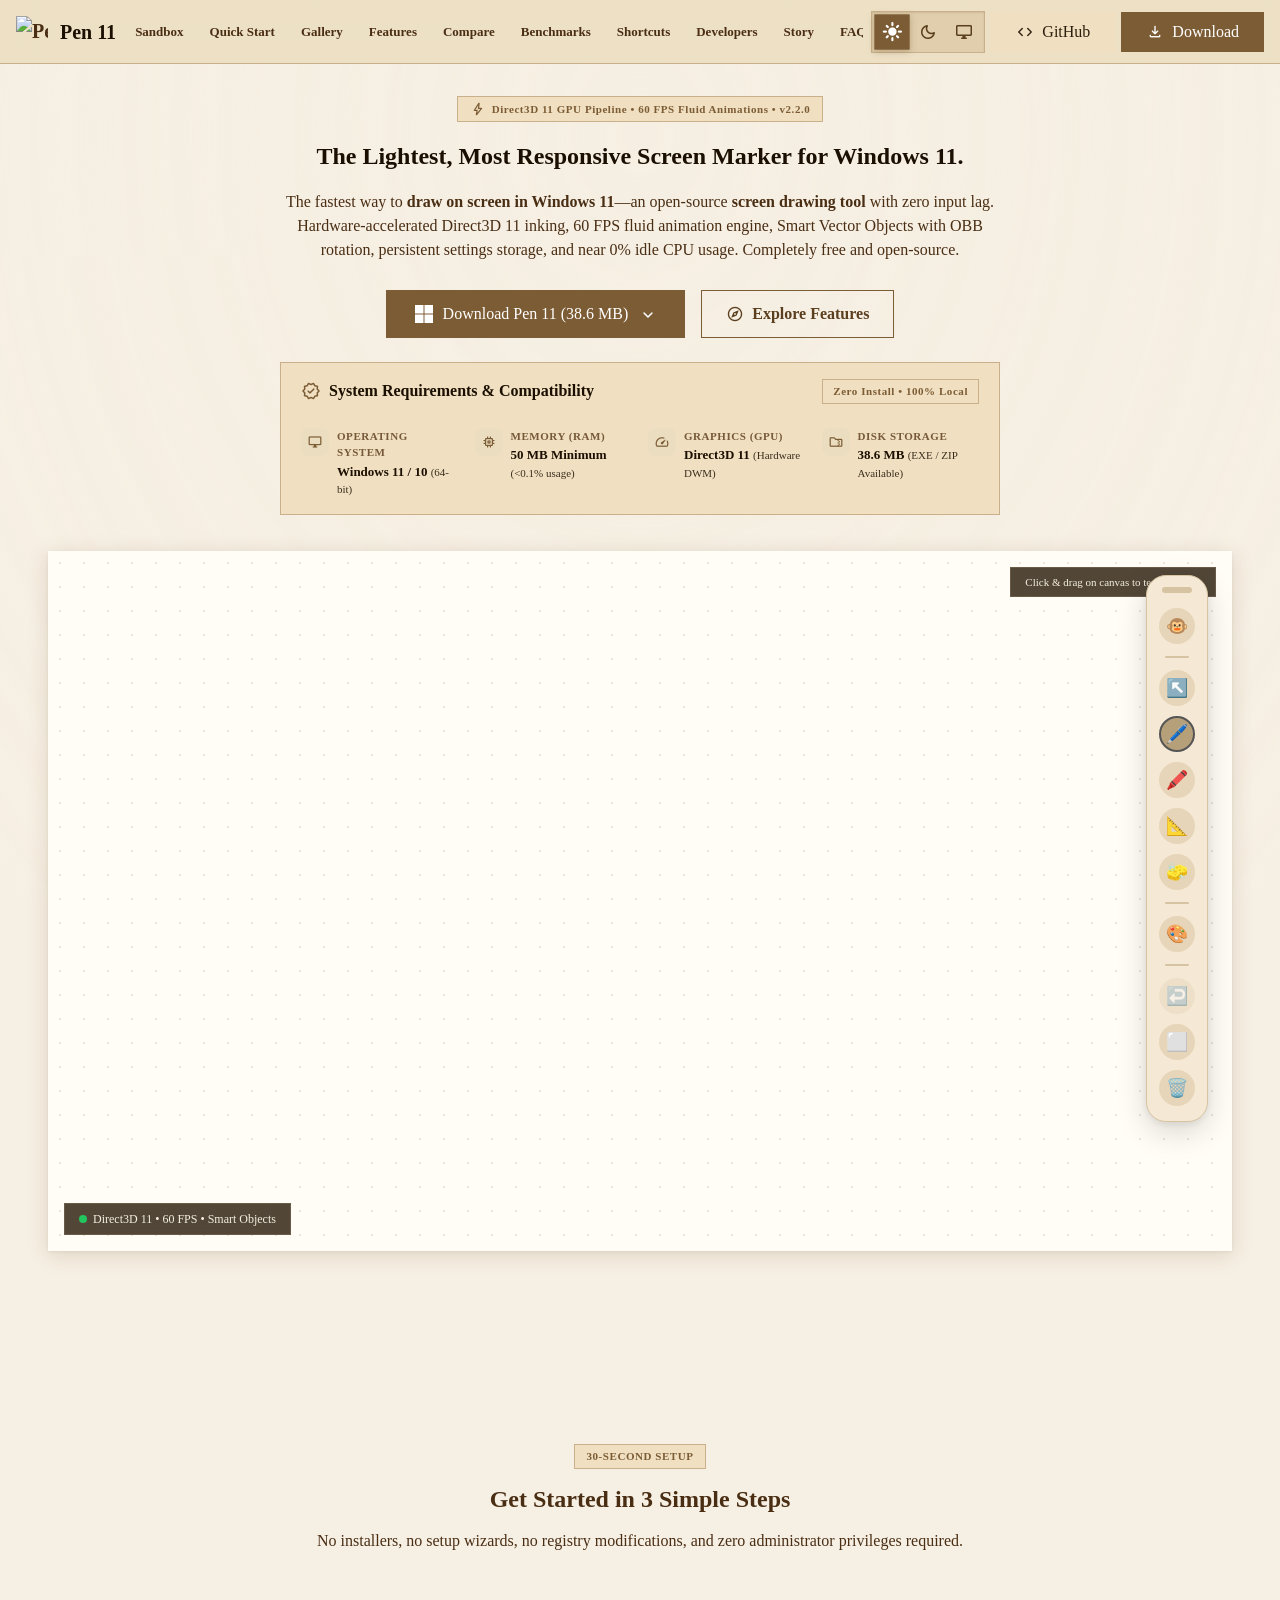
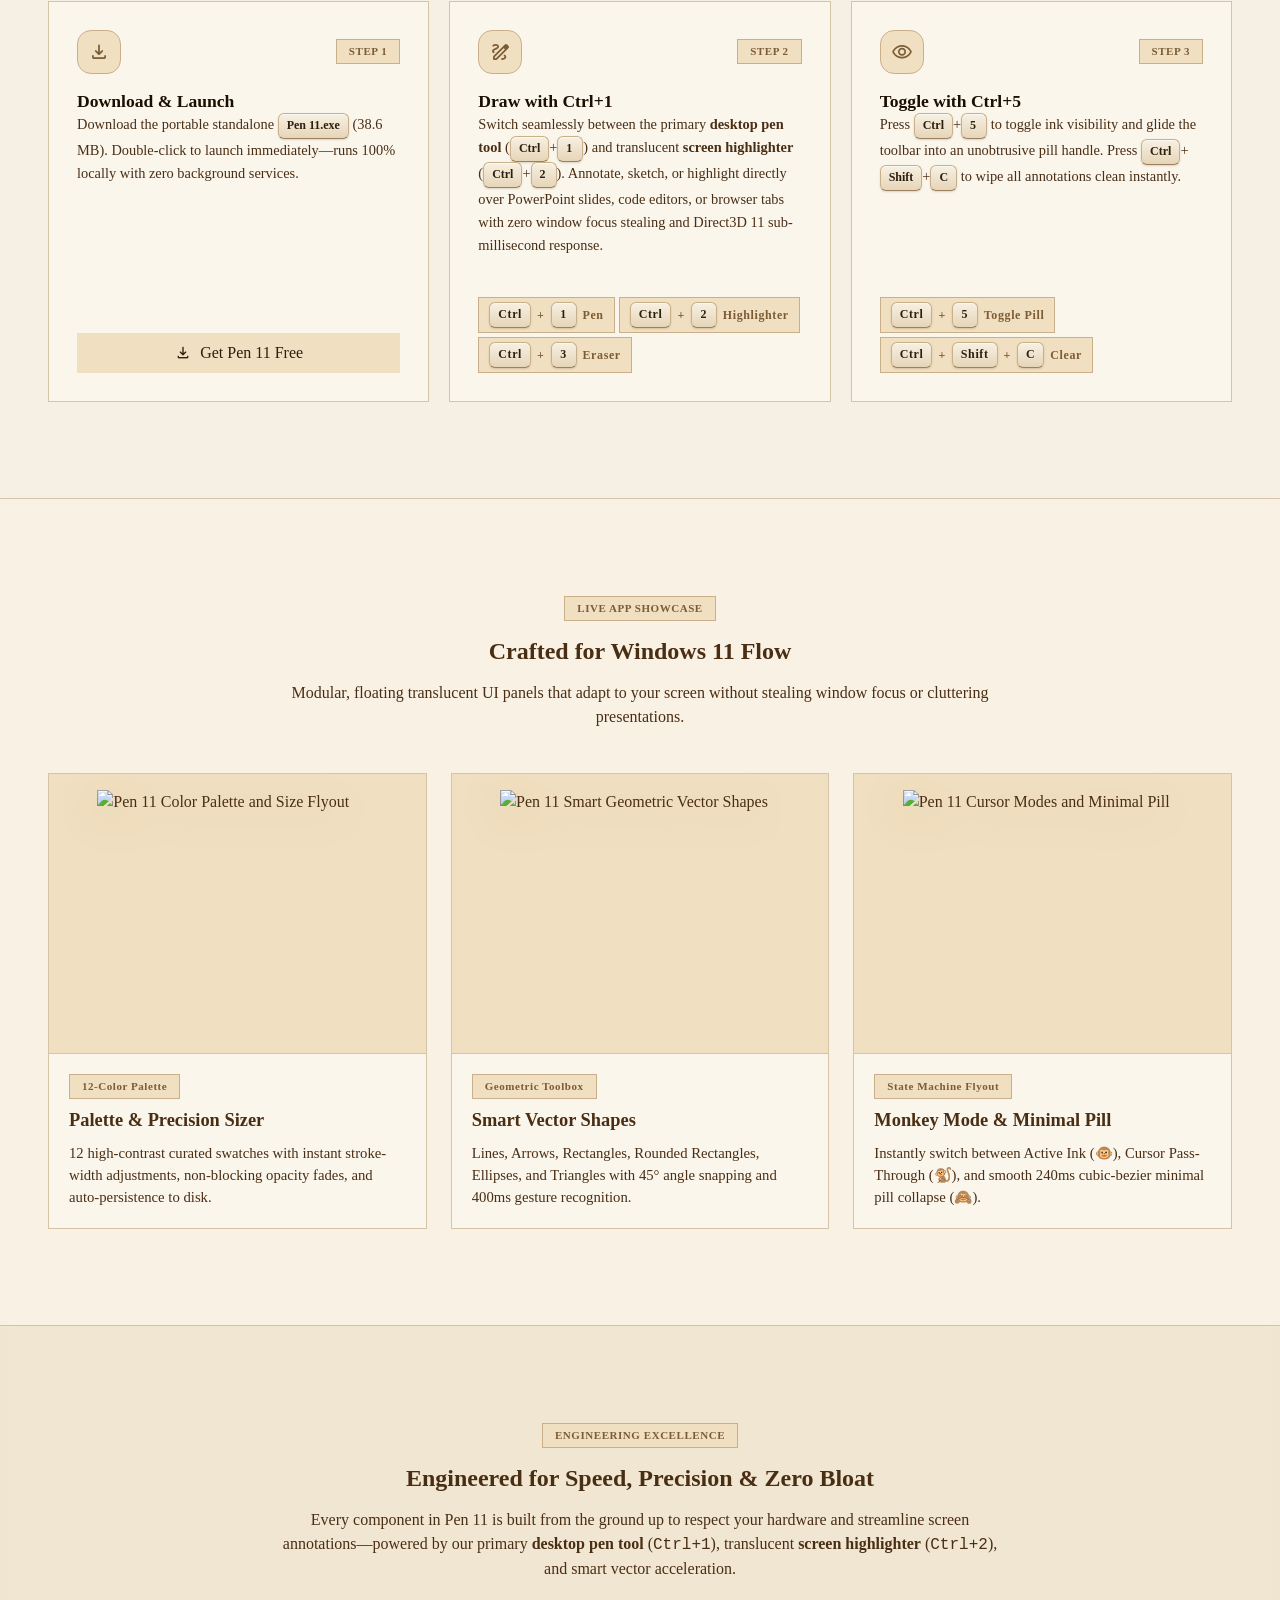
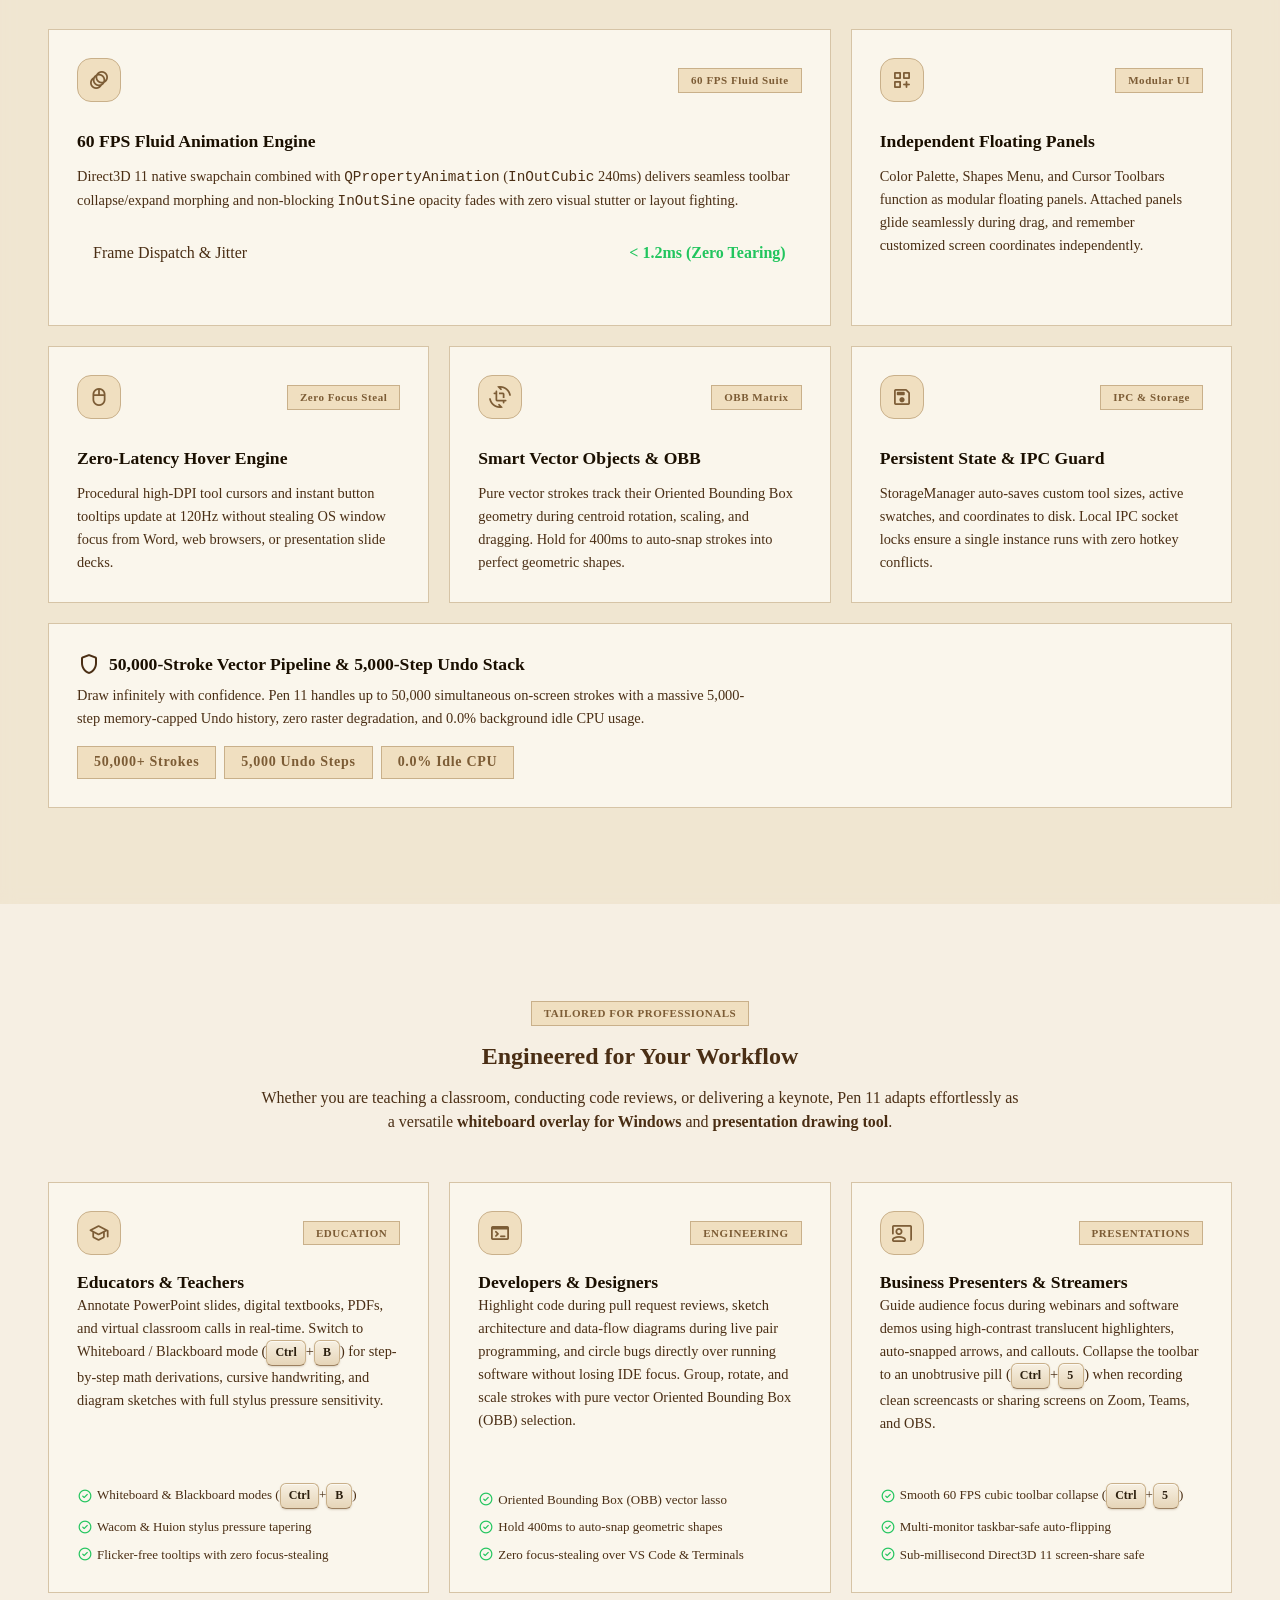
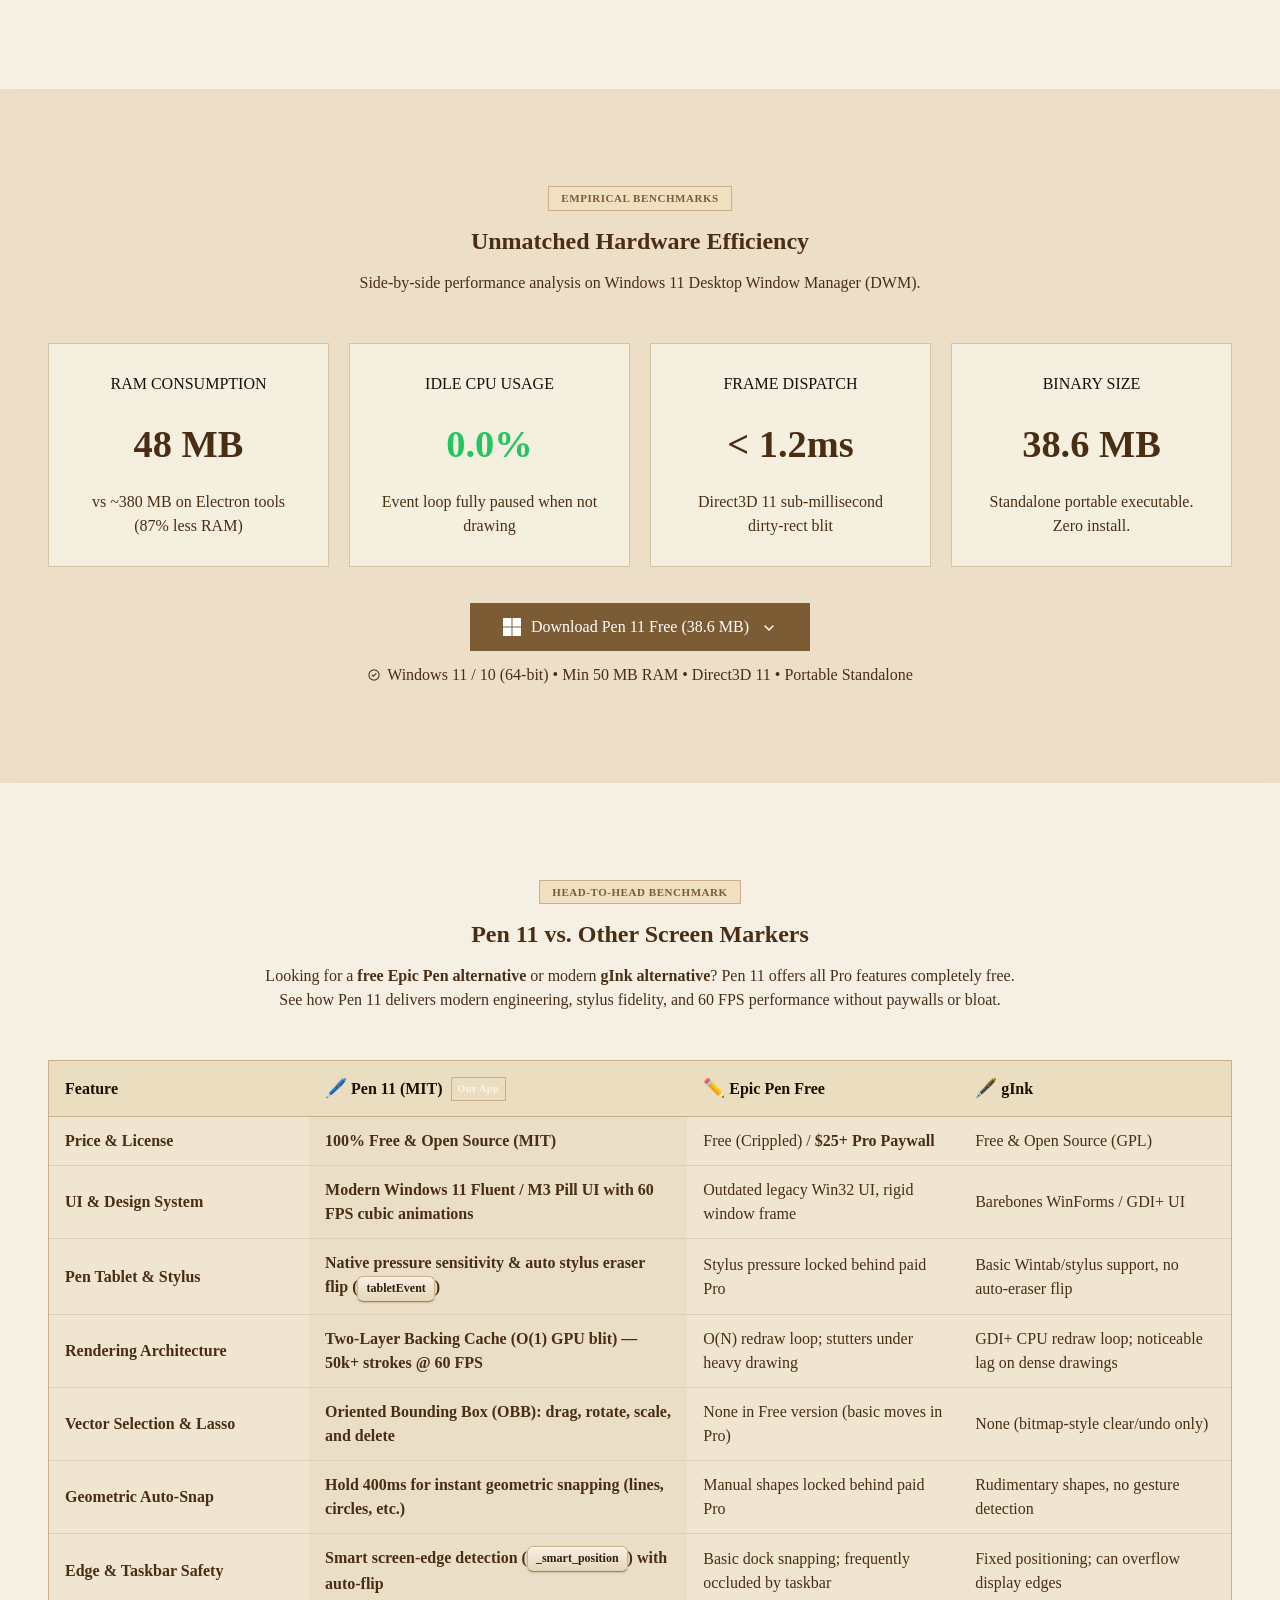
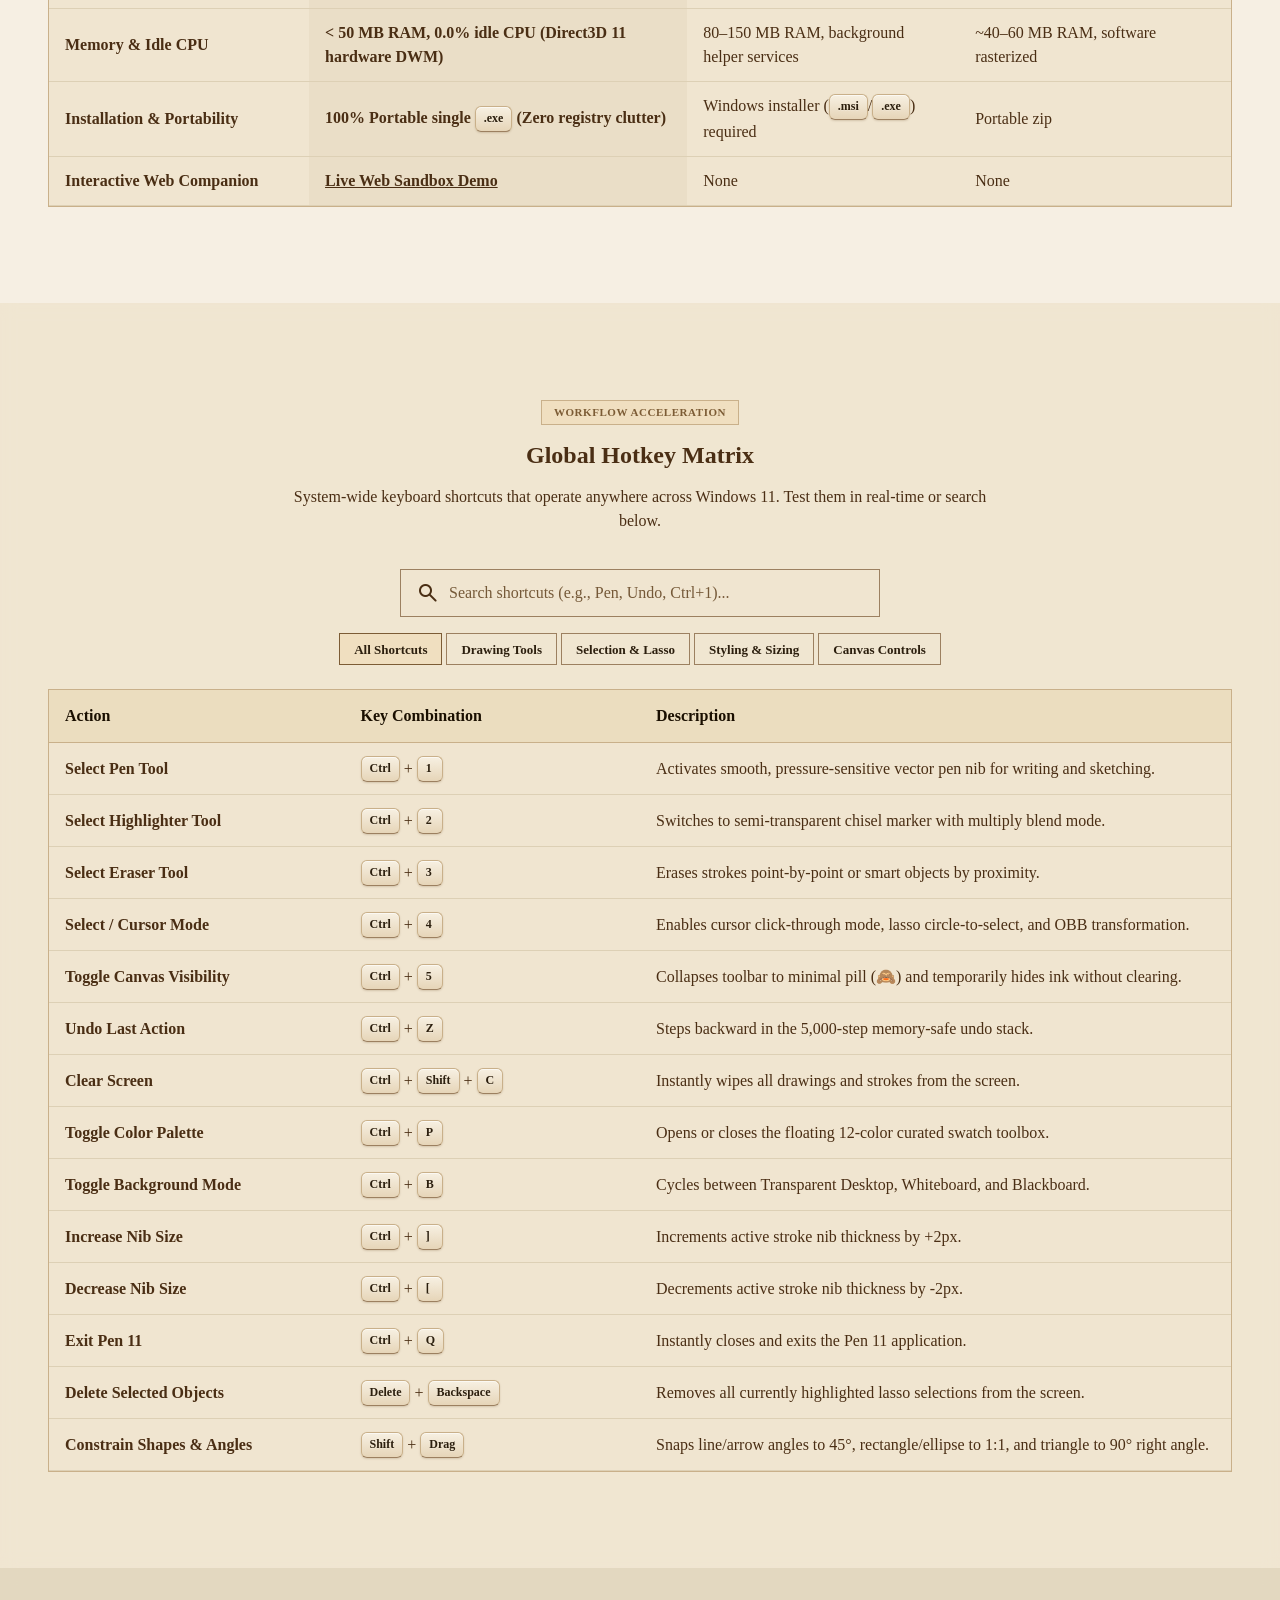
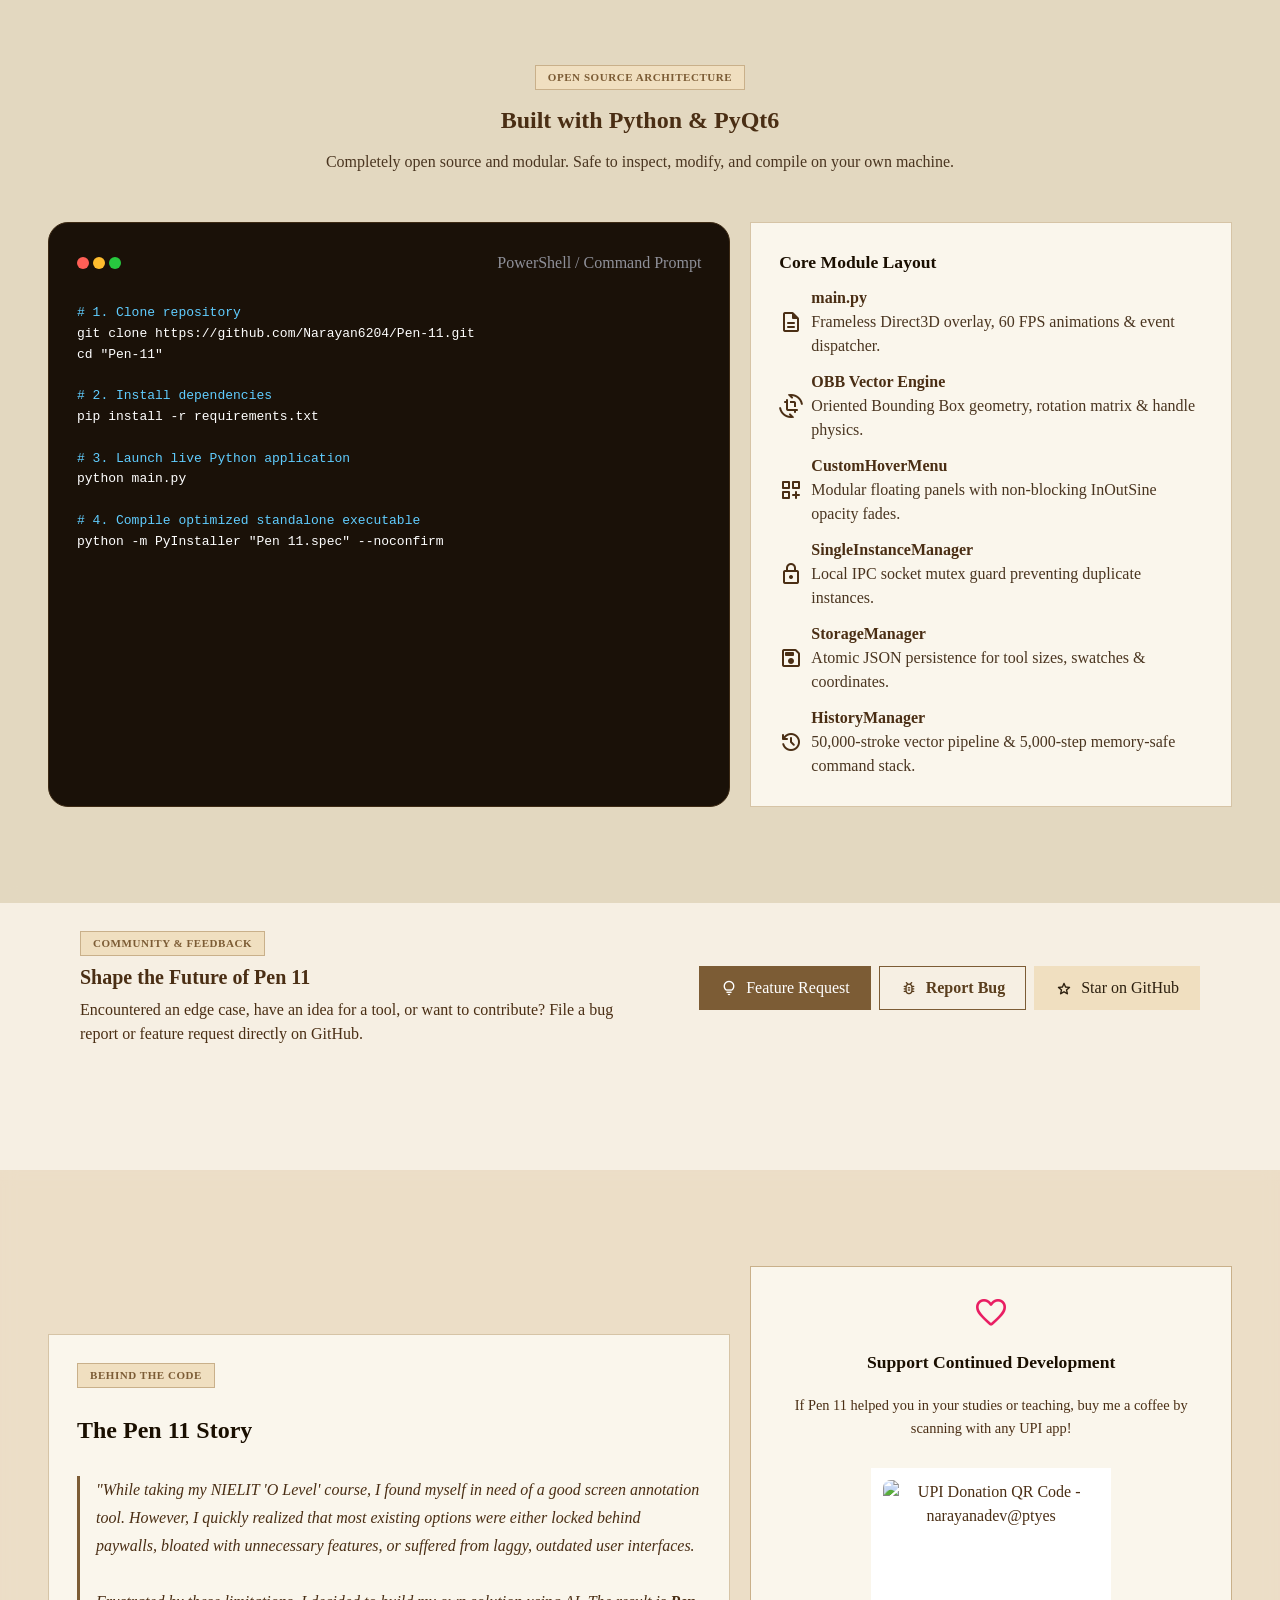
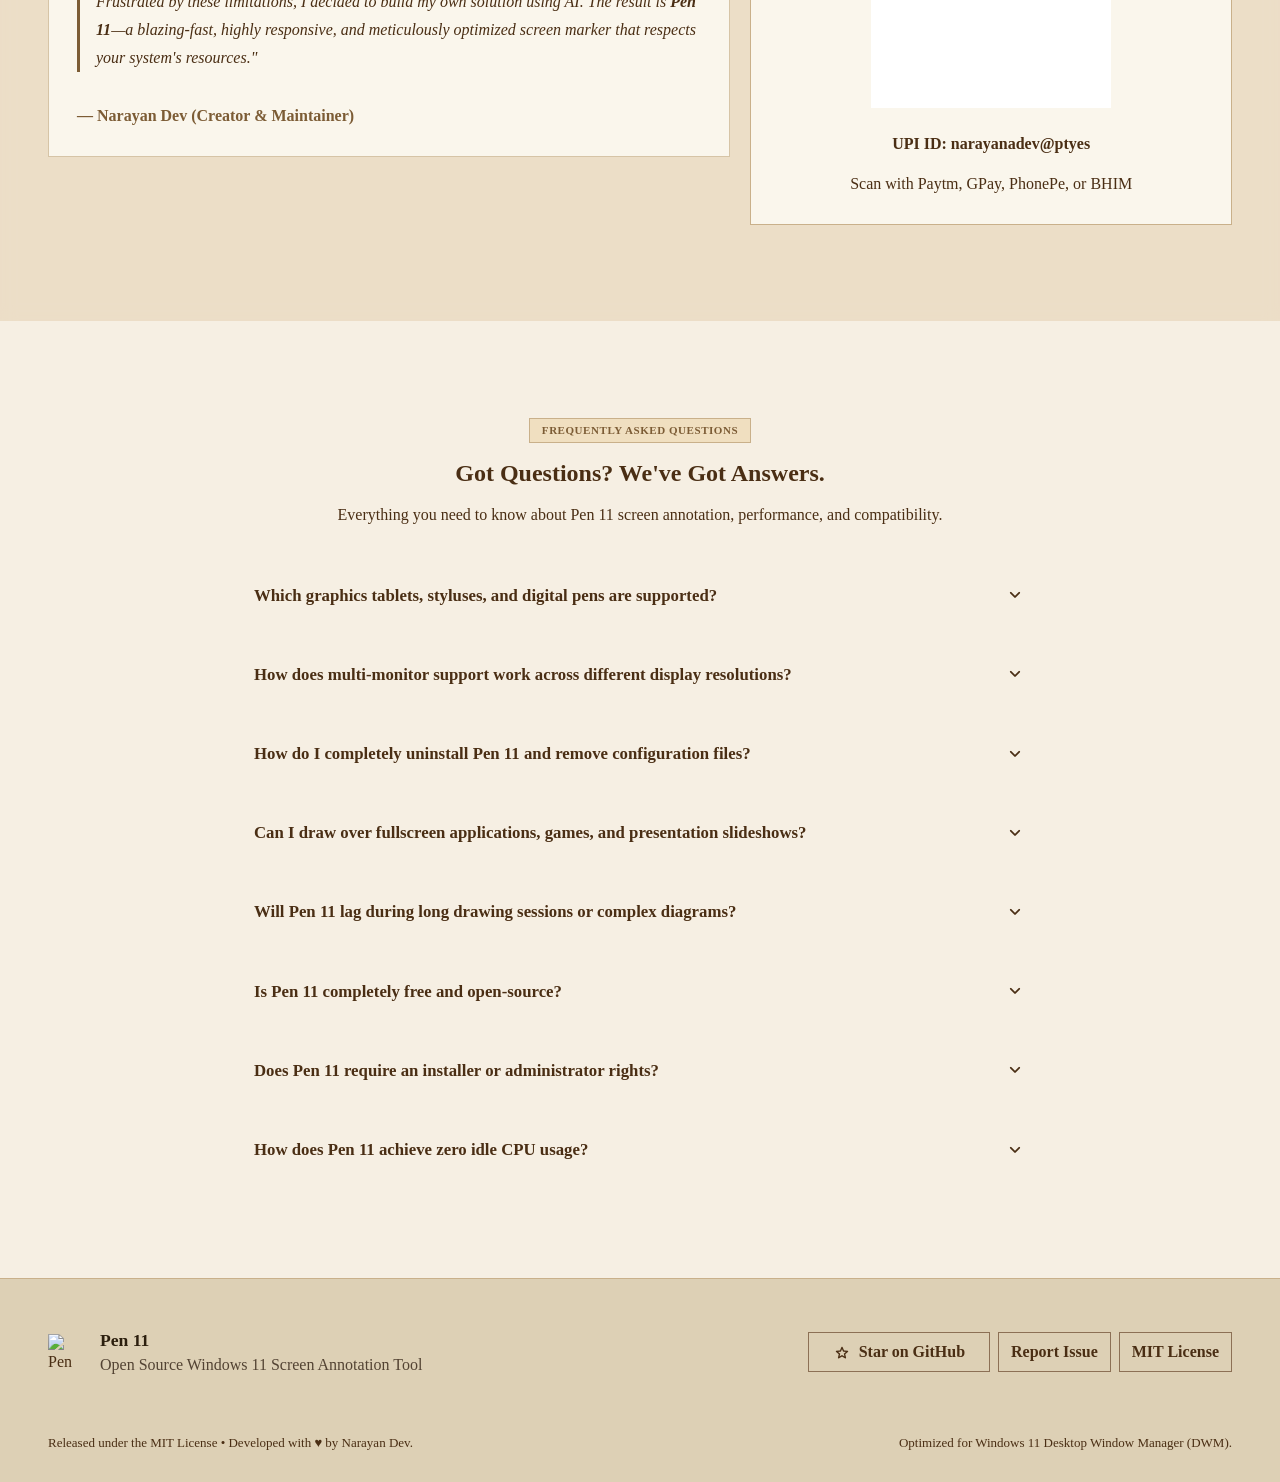
==== commit 3bae992d: "deploy: f02485cf6d41e647d2ec9bb6031d246a04a7e137" ====
--- a/index.html
+++ b/index.html
@@ -280,7 +280,7 @@
           <div class="m3-flex-col m3-align-center" style="text-align: center; max-width: 900px; margin: 0 auto 36px;">
             <div class="m3-badge-pill" style="margin-bottom: 16px;">
               <span class="material-symbols-rounded" style="font-size: 16px;">bolt</span>
-              <span>Direct3D 11 GPU Pipeline • 60 FPS Fluid Animations • <span data-gh-version>v2.0.0</span></span>
+              <span>Direct3D 11 GPU Pipeline • 60 FPS Fluid Animations • <span data-gh-version>v2.2.0</span></span>
             </div>
 
             <h1 id="hero-title" class="m3-display-medium" style="margin-bottom: 16px; font-weight: 800;">
@@ -1550,7 +1550,7 @@
       <div class="download-dialog-header">
         <div>
           <div class="m3-flex-row m3-align-center m3-gap-xs" style="margin-bottom: 4px;">
-            <span class="m3-badge-pill" style="font-size: 11px; padding: 2px 8px;" data-gh-version>v2.0.0</span>
+            <span class="m3-badge-pill" style="font-size: 11px; padding: 2px 8px;" data-gh-version>v2.2.0</span>
             <span class="m3-label-small" style="color: var(--md-sys-color-primary); font-weight: 600;">OFFICIAL RELEASE</span>
           </div>
           <h3 id="download-modal-title" class="download-dialog-title">Download Pen 11</h3>
@@ -1562,7 +1562,7 @@
       </div>
 
       <!-- Option 1: Standalone .EXE (Recommended) -->
-      <a href="https://github.com/Narayan6204/Pen-11/releases/download/v2.0.0/Pen.11.exe" data-gh-download-url class="download-option-card">
+      <a href="https://github.com/Narayan6204/Pen-11/releases/download/v2.2.0/Pen.11.exe" data-gh-download-url class="download-option-card">
         <div class="download-option-info">
           <div class="download-option-icon">
             <svg width="22" height="22" viewBox="0 0 88 88" fill="currentColor" aria-hidden="true">
@@ -1584,7 +1584,7 @@
       </a>
 
       <!-- Option 2: .ZIP Archive (Firewall / School Friendly) -->
-      <a href="https://github.com/Narayan6204/Pen-11/releases/download/v2.0.0/Pen-11-v2.0.0-Windows.zip" data-gh-zip-url class="download-option-card">
+      <a href="https://github.com/Narayan6204/Pen-11/releases/download/v2.2.0/Pen-11-v2.2.0-Windows.zip" data-gh-zip-url class="download-option-card">
         <div class="download-option-info">
           <div class="download-option-icon">
             <span class="material-symbols-rounded">folder_zip</span>
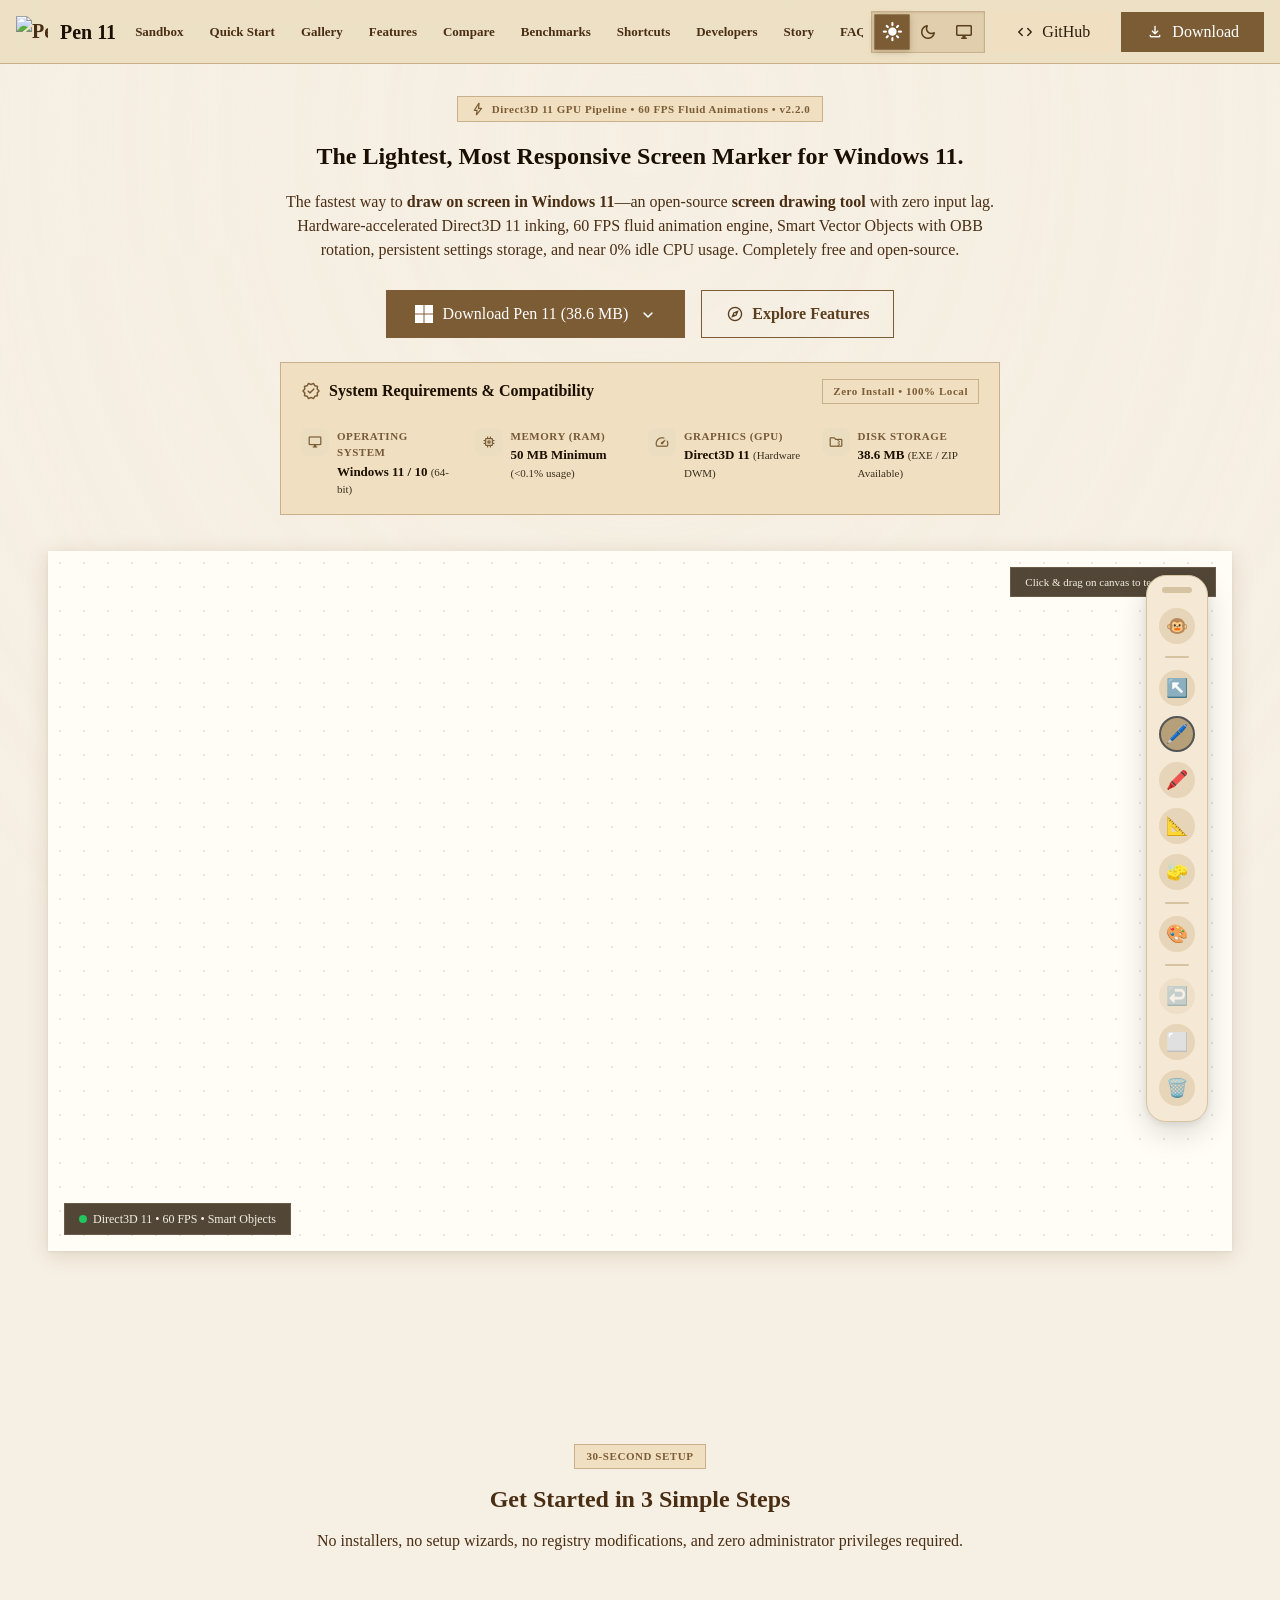
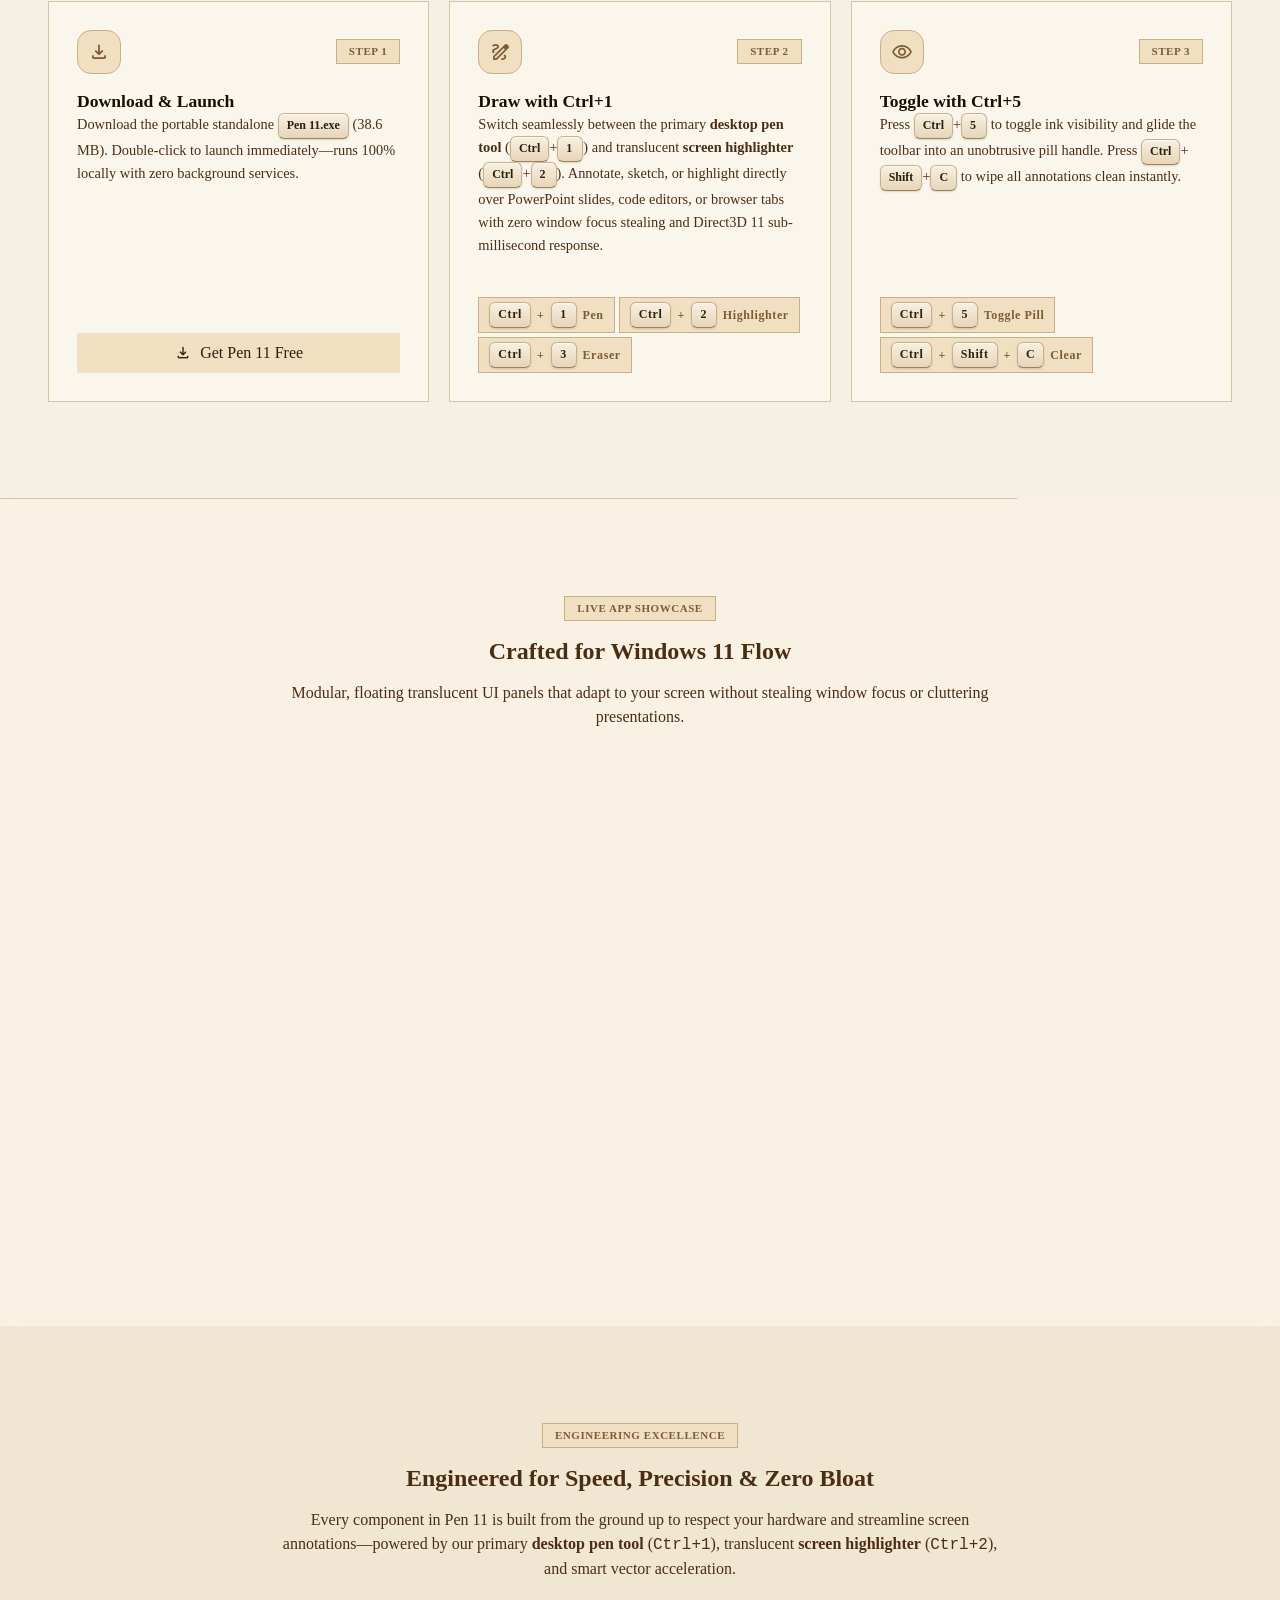
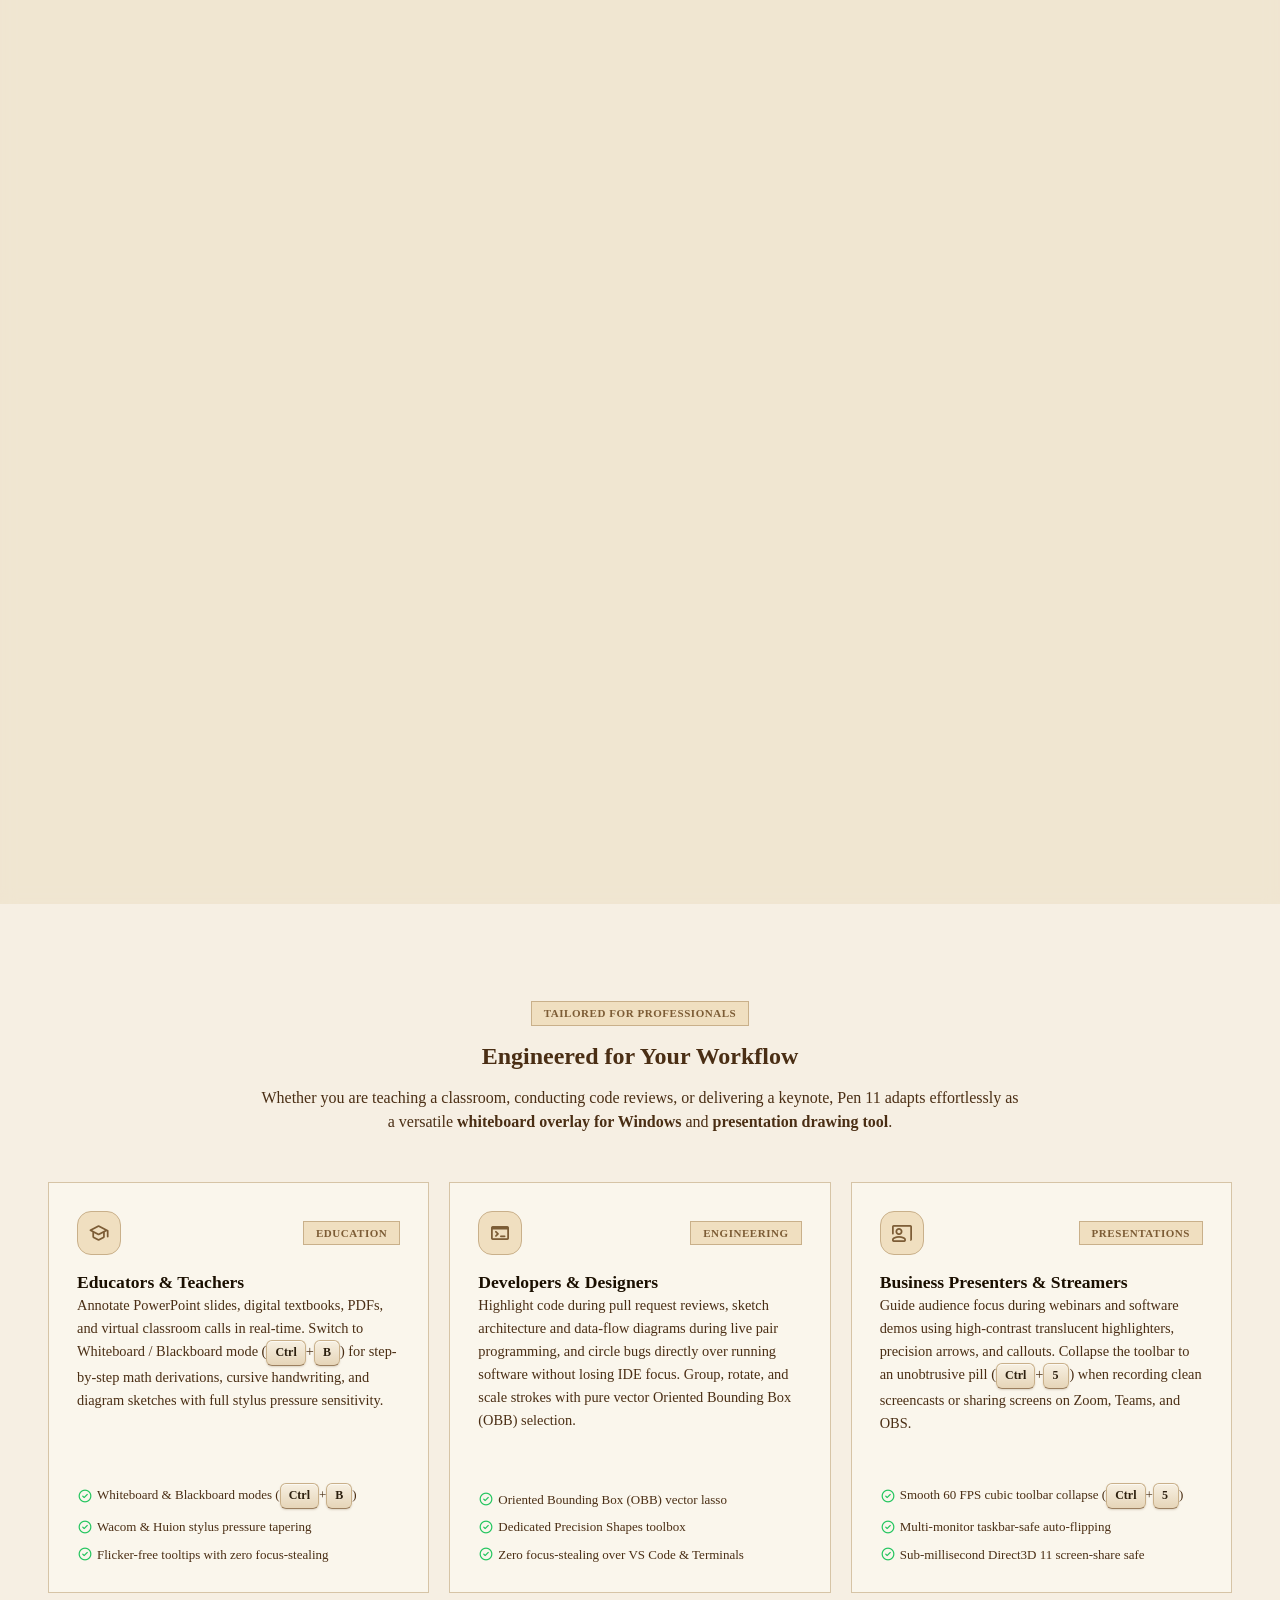
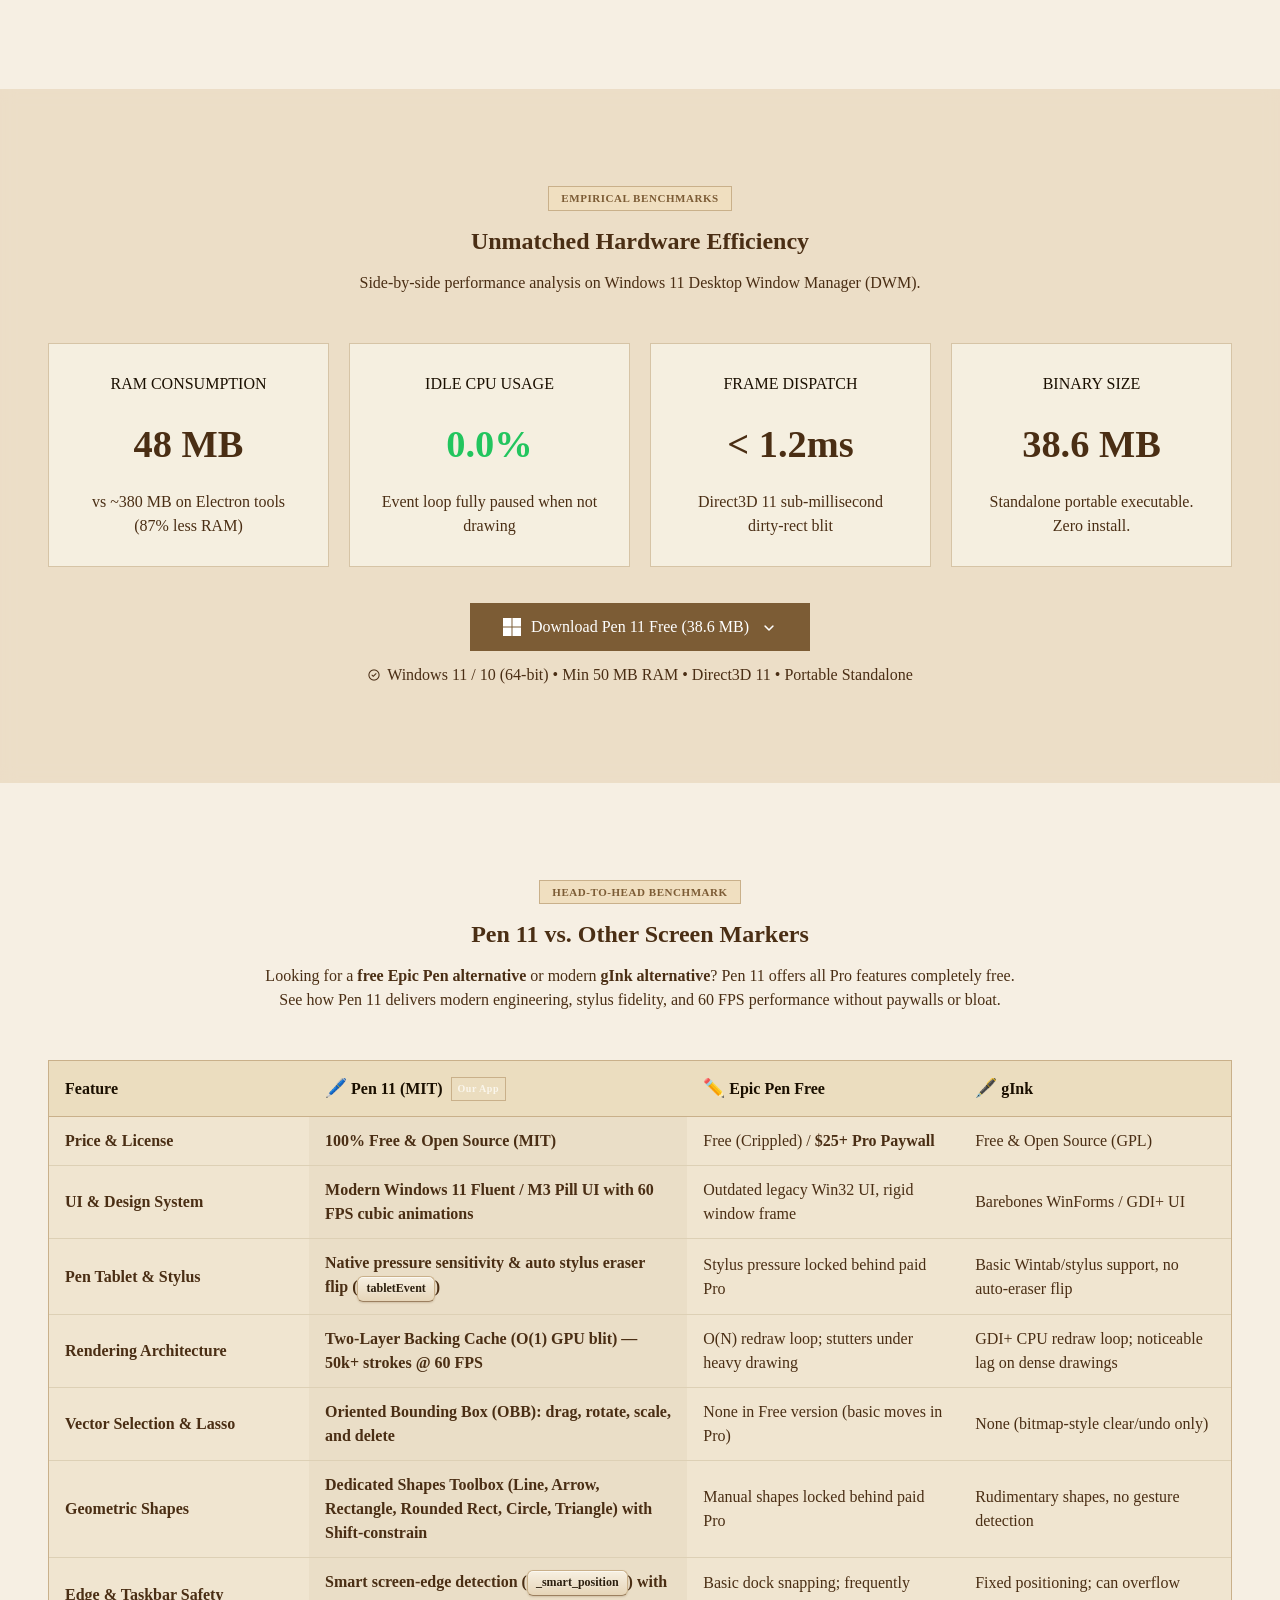
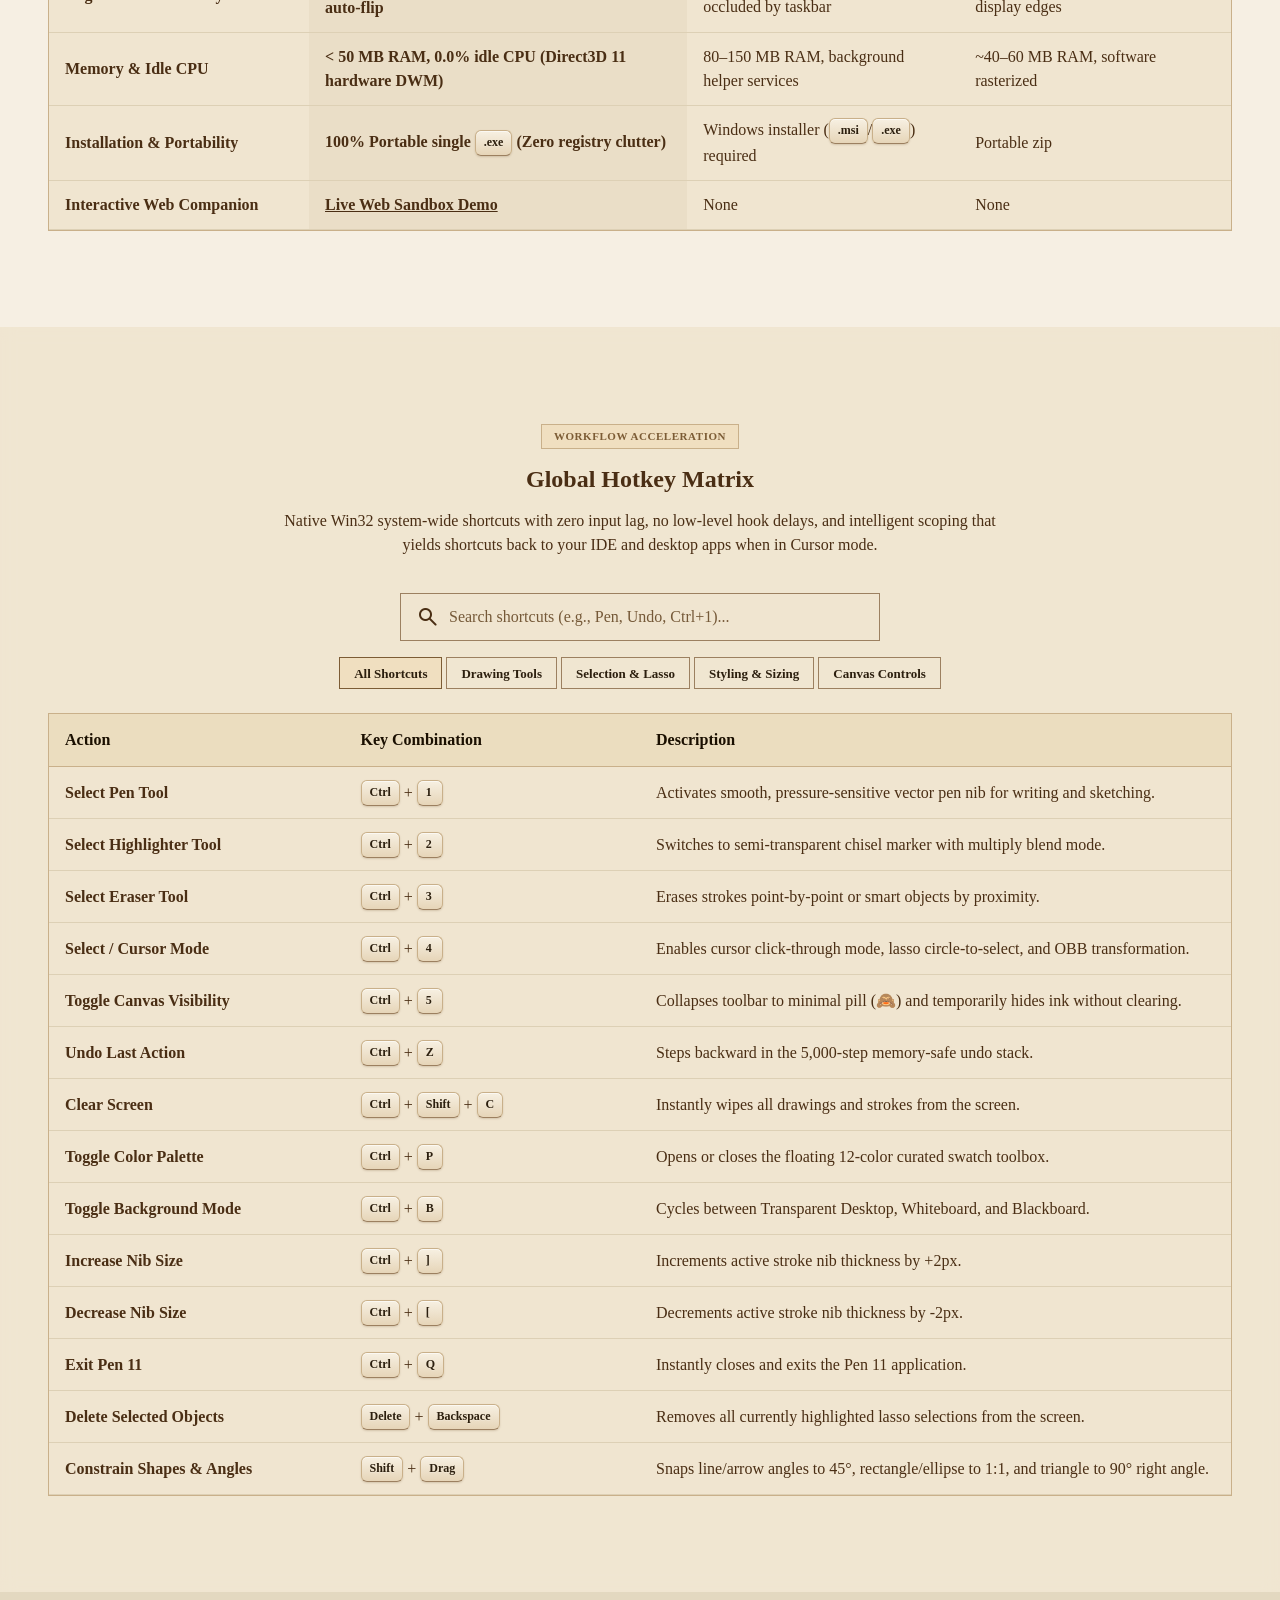
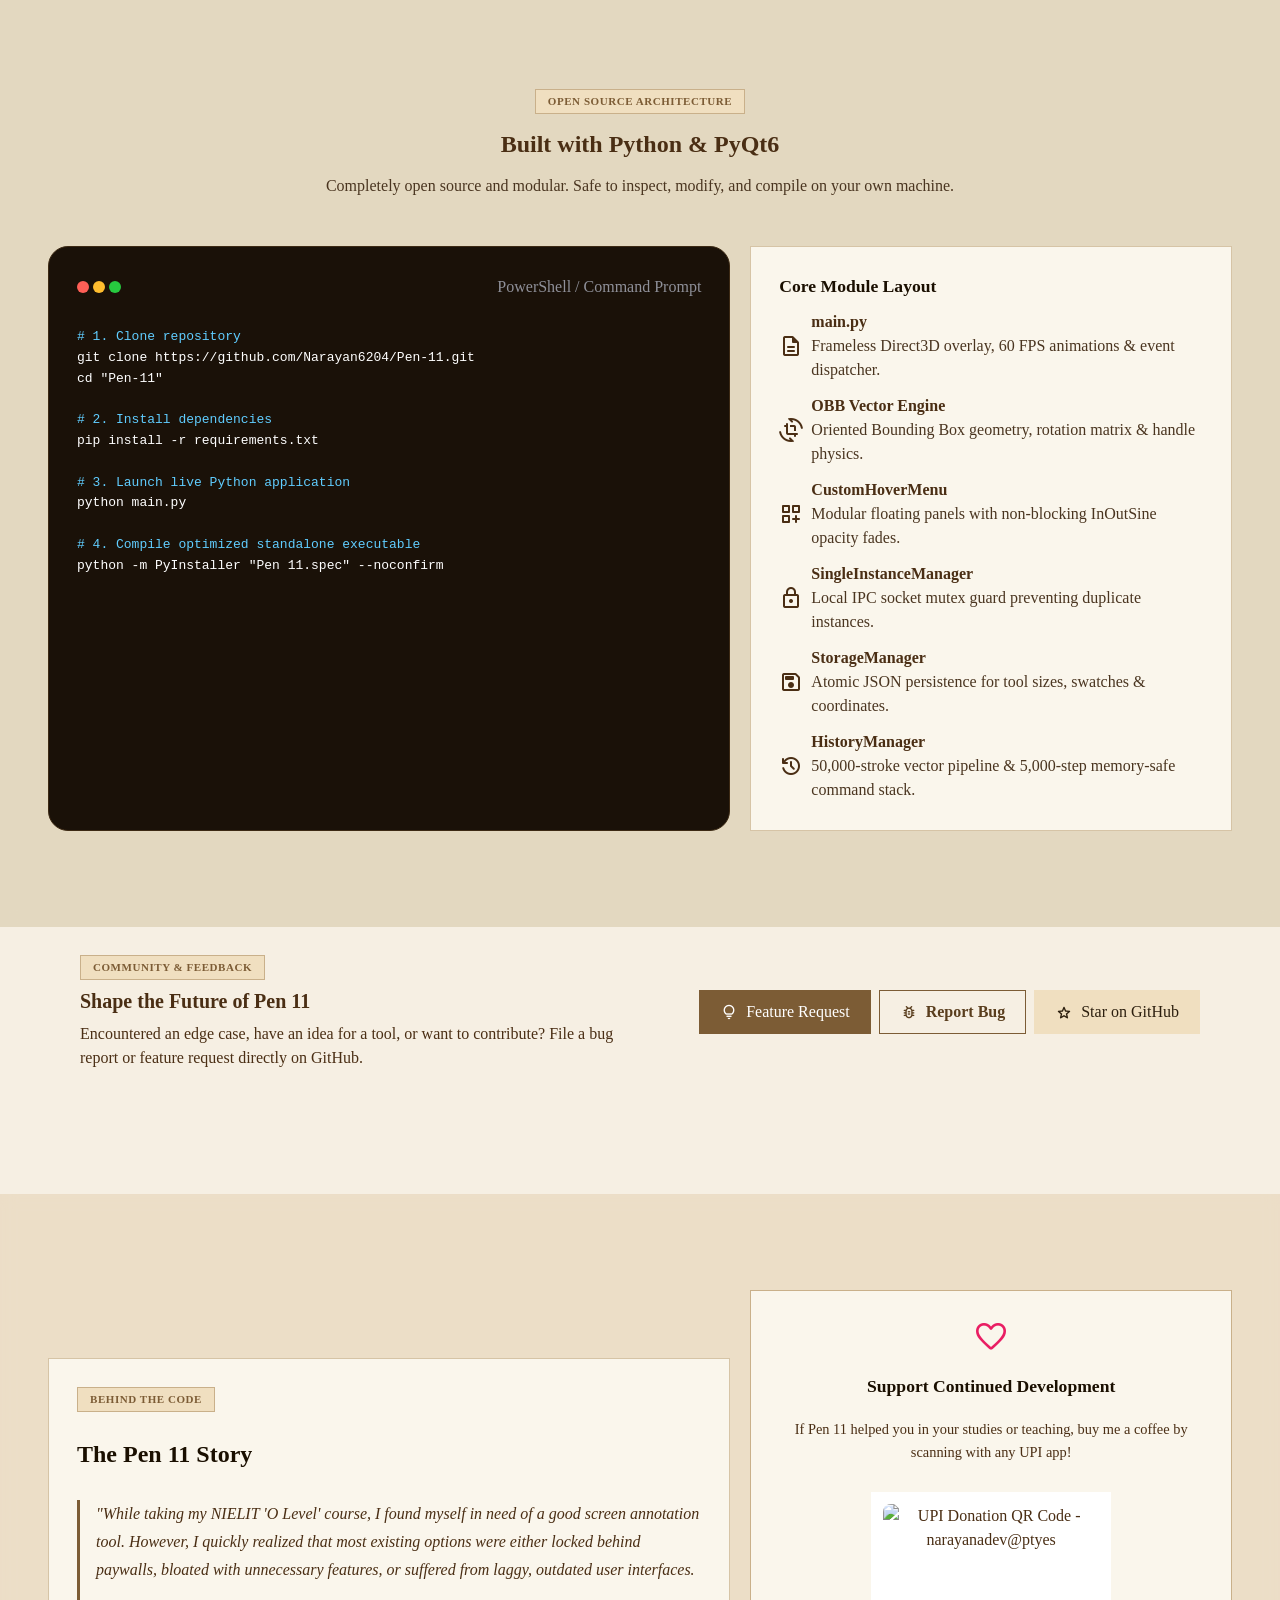
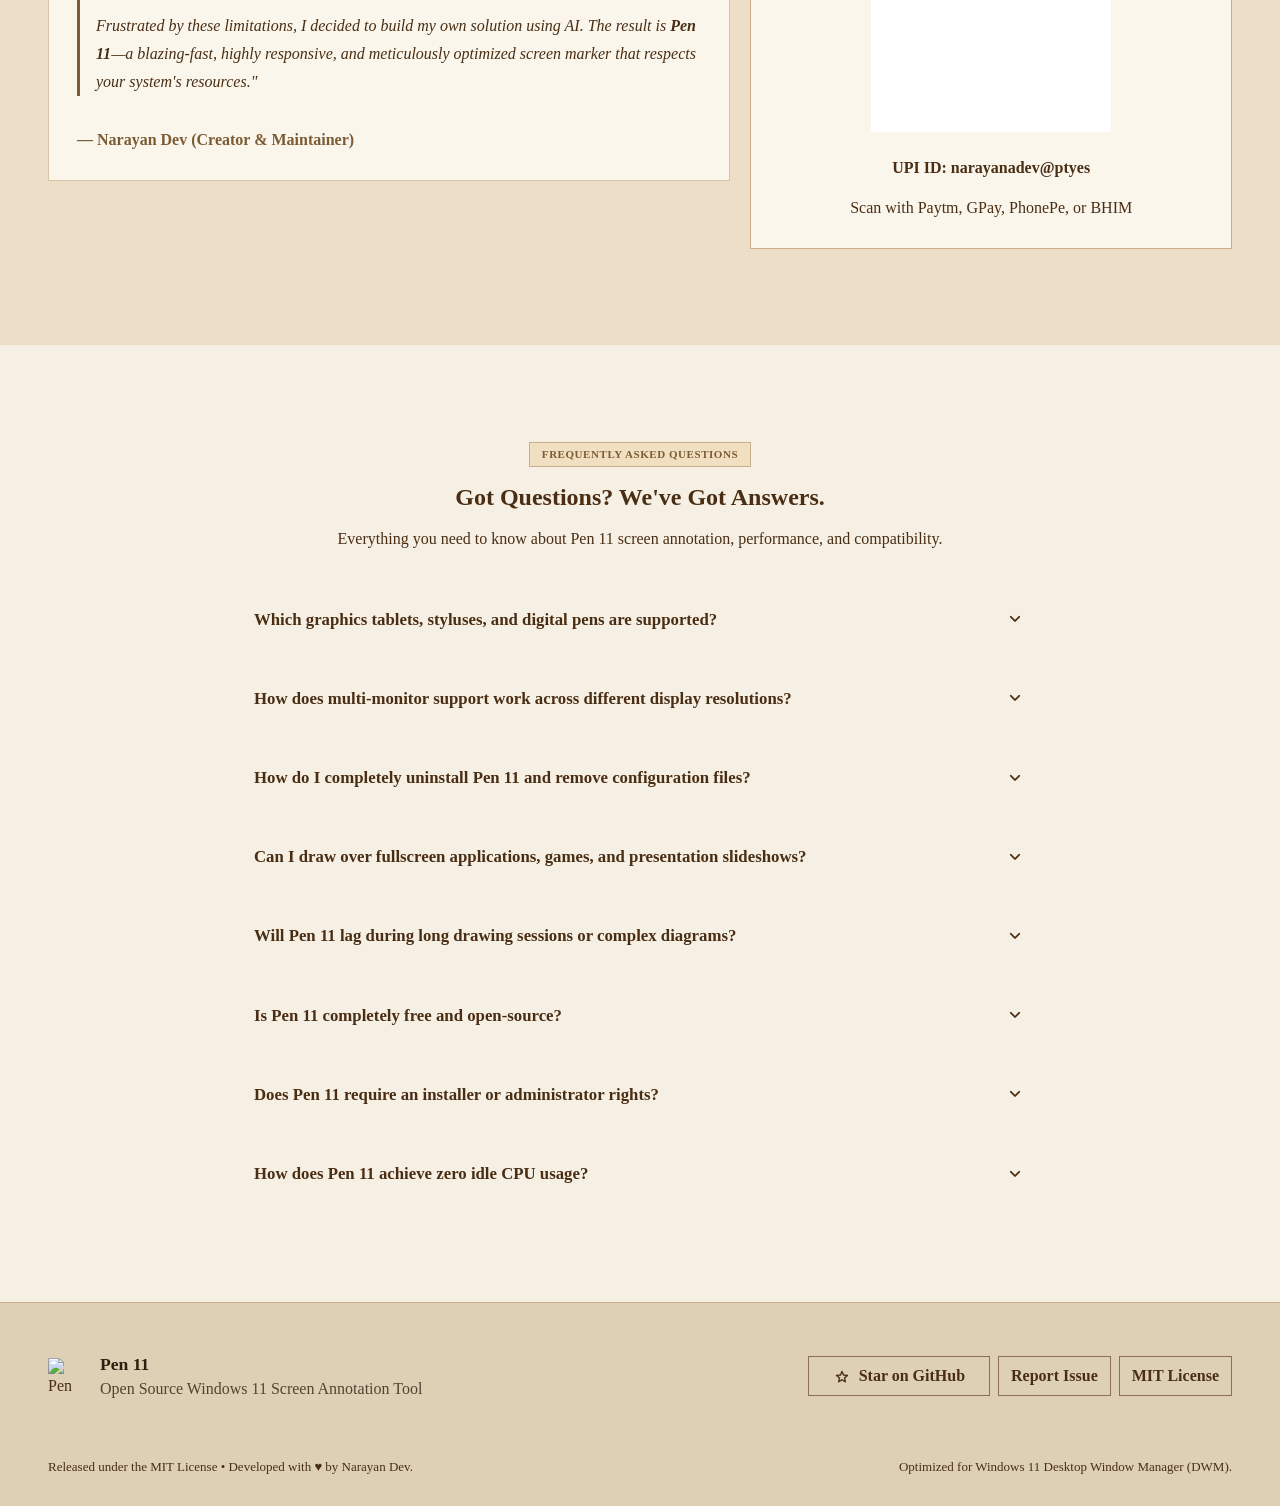
==== commit e4619f14: "deploy: 761f5a7cdf151550141d3c554242caab2766846b" ====
--- a/index.html
+++ b/index.html
@@ -104,11 +104,11 @@
         "operatingSystem": "Windows 10, Windows 11",
         "applicationCategory": "UtilitiesApplication",
         "applicationSubCategory": "Screen Annotation & Presentation Tool",
-        "description": "Ultra-lightweight, Direct3D 11 hardware-accelerated screen annotation and marker tool for Windows 11 with Smart Vector Objects, 60 FPS animations, and zero idle CPU usage.",
+        "description": "Ultra-lightweight, Direct3D 11 hardware-accelerated screen annotation and marker tool for Windows 11 with Native Win32 Hotkeys, Smart Vector Objects, 60 FPS animations, and zero idle CPU usage.",
         "url": "https://pen-11.pages.dev/",
         "downloadUrl": "https://github.com/Narayan6204/Pen-11/releases/latest",
-        "softwareVersion": "2.0.0",
-        "fileSize": "38.6MB",
+        "softwareVersion": "2.2.0",
+        "fileSize": "38.5MB",
         "license": "https://opensource.org/licenses/MIT",
         "isAccessibleForFree": true,
         "softwareRequirements": "Direct3D 11, Windows Desktop Window Manager (DWM)",
@@ -120,10 +120,12 @@
           "https://pen-11.pages.dev/assets/screenshot_cursor.png"
         ],
         "featureList": [
-          "Direct3D 11 hardware-accelerated rendering",
+          "Native Win32 RegisterHotKey engine with intelligent scoped shortcuts",
+          "Direct3D 11 hardware-accelerated Two-Layer Backing Cache",
           "60 FPS smooth Qt animation engine",
-          "Oriented Bounding Box (OBB) vector transformation",
-          "Modular floating color palette and shapes menu",
+          "Oriented Bounding Box (OBB) vector transformation and lasso",
+          "Dedicated Precision Shapes toolbox (Line, Arrow, Rectangle, Rounded Rect, Circle, Triangle)",
+          "Modular floating color palette and high-DPI Windows 11 system tray integration",
           "50,000-stroke memory-safe vector pipeline with 5,000-step undo stack",
           "Zero window focus stealing during presentations"
         ],
@@ -634,7 +636,7 @@
                 <div class="m3-badge-pill" style="align-self: flex-start; font-size: 11px;">Geometric Toolbox</div>
                 <h3 class="m3-title-medium">Smart Vector Shapes</h3>
                 <p class="m3-body-medium">
-                  Lines, Arrows, Rectangles, Rounded Rectangles, Ellipses, and Triangles with 45° angle snapping and 400ms gesture recognition.
+                  Lines, Arrows, Rectangles, Rounded Rectangles, Ellipses, and Triangles with Shift-constrained aspect ratios and 45° angle snapping.
                 </p>
               </div>
             </article>
@@ -736,7 +738,7 @@
               </div>
               <h3 class="bento-card-title">Smart Vector Objects & OBB</h3>
               <p class="bento-card-description">
-                Pure vector strokes track their Oriented Bounding Box geometry during centroid rotation, scaling, and dragging. Hold for 400ms to auto-snap strokes into perfect geometric shapes.
+                Pure vector strokes track their Oriented Bounding Box geometry during centroid rotation, scaling, and dragging with live vector transforms and pure freehand inking.
               </p>
             </article>
 
@@ -847,7 +849,7 @@
                 </li>
                 <li class="m3-flex-row m3-gap-xs m3-align-center" style="font-size: 13px; color: var(--md-sys-color-on-surface);">
                   <span class="material-symbols-rounded" style="font-size: 16px; color: #22c55e;">check_circle</span>
-                  <span>Hold 400ms to auto-snap geometric shapes</span>
+                  <span>Dedicated Precision Shapes toolbox</span>
                 </li>
                 <li class="m3-flex-row m3-gap-xs m3-align-center" style="font-size: 13px; color: var(--md-sys-color-on-surface);">
                   <span class="material-symbols-rounded" style="font-size: 16px; color: #22c55e;">check_circle</span>
@@ -867,7 +869,7 @@
                 </div>
                 <h3 class="bento-card-title">Business Presenters &amp; Streamers</h3>
                 <p class="bento-card-description" style="margin-bottom: 20px;">
-                  Guide audience focus during webinars and software demos using high-contrast translucent highlighters, auto-snapped arrows, and callouts. Collapse the toolbar to an unobtrusive pill (<kbd>Ctrl</kbd>+<kbd>5</kbd>) when recording clean screencasts or sharing screens on Zoom, Teams, and OBS.
+                  Guide audience focus during webinars and software demos using high-contrast translucent highlighters, precision arrows, and callouts. Collapse the toolbar to an unobtrusive pill (<kbd>Ctrl</kbd>+<kbd>5</kbd>) when recording clean screencasts or sharing screens on Zoom, Teams, and OBS.
                 </p>
               </div>
               <ul style="list-style: none; padding: 0; margin: 0; display: flex; flex-direction: column; gap: 8px; border-top: 1px solid var(--md-sys-color-outline-variant); padding-top: 16px;">
@@ -1023,8 +1025,8 @@
                   <td>None (bitmap-style clear/undo only)</td>
                 </tr>
                 <tr>
-                  <td><strong>Geometric Auto-Snap</strong></td>
-                  <td style="background-color: rgba(124, 92, 53, 0.05); font-weight: 600;">Hold 400ms for instant geometric snapping (lines, circles, etc.)</td>
+                  <td><strong>Geometric Shapes</strong></td>
+                  <td style="background-color: rgba(124, 92, 53, 0.05); font-weight: 600;">Dedicated Shapes Toolbox (Line, Arrow, Rectangle, Rounded Rect, Circle, Triangle) with Shift-constrain</td>
                   <td>Manual shapes locked behind paid Pro</td>
                   <td>Rudimentary shapes, no gesture detection</td>
                 </tr>
@@ -1069,7 +1071,7 @@
               Global Hotkey Matrix
             </h2>
             <p class="m3-body-large" style="">
-              System-wide keyboard shortcuts that operate anywhere across Windows 11. Test them in real-time or search below.
+              Native Win32 system-wide shortcuts with zero input lag, no low-level hook delays, and intelligent scoping that yields shortcuts back to your IDE and desktop apps when in Cursor mode.
             </p>
           </div>
 
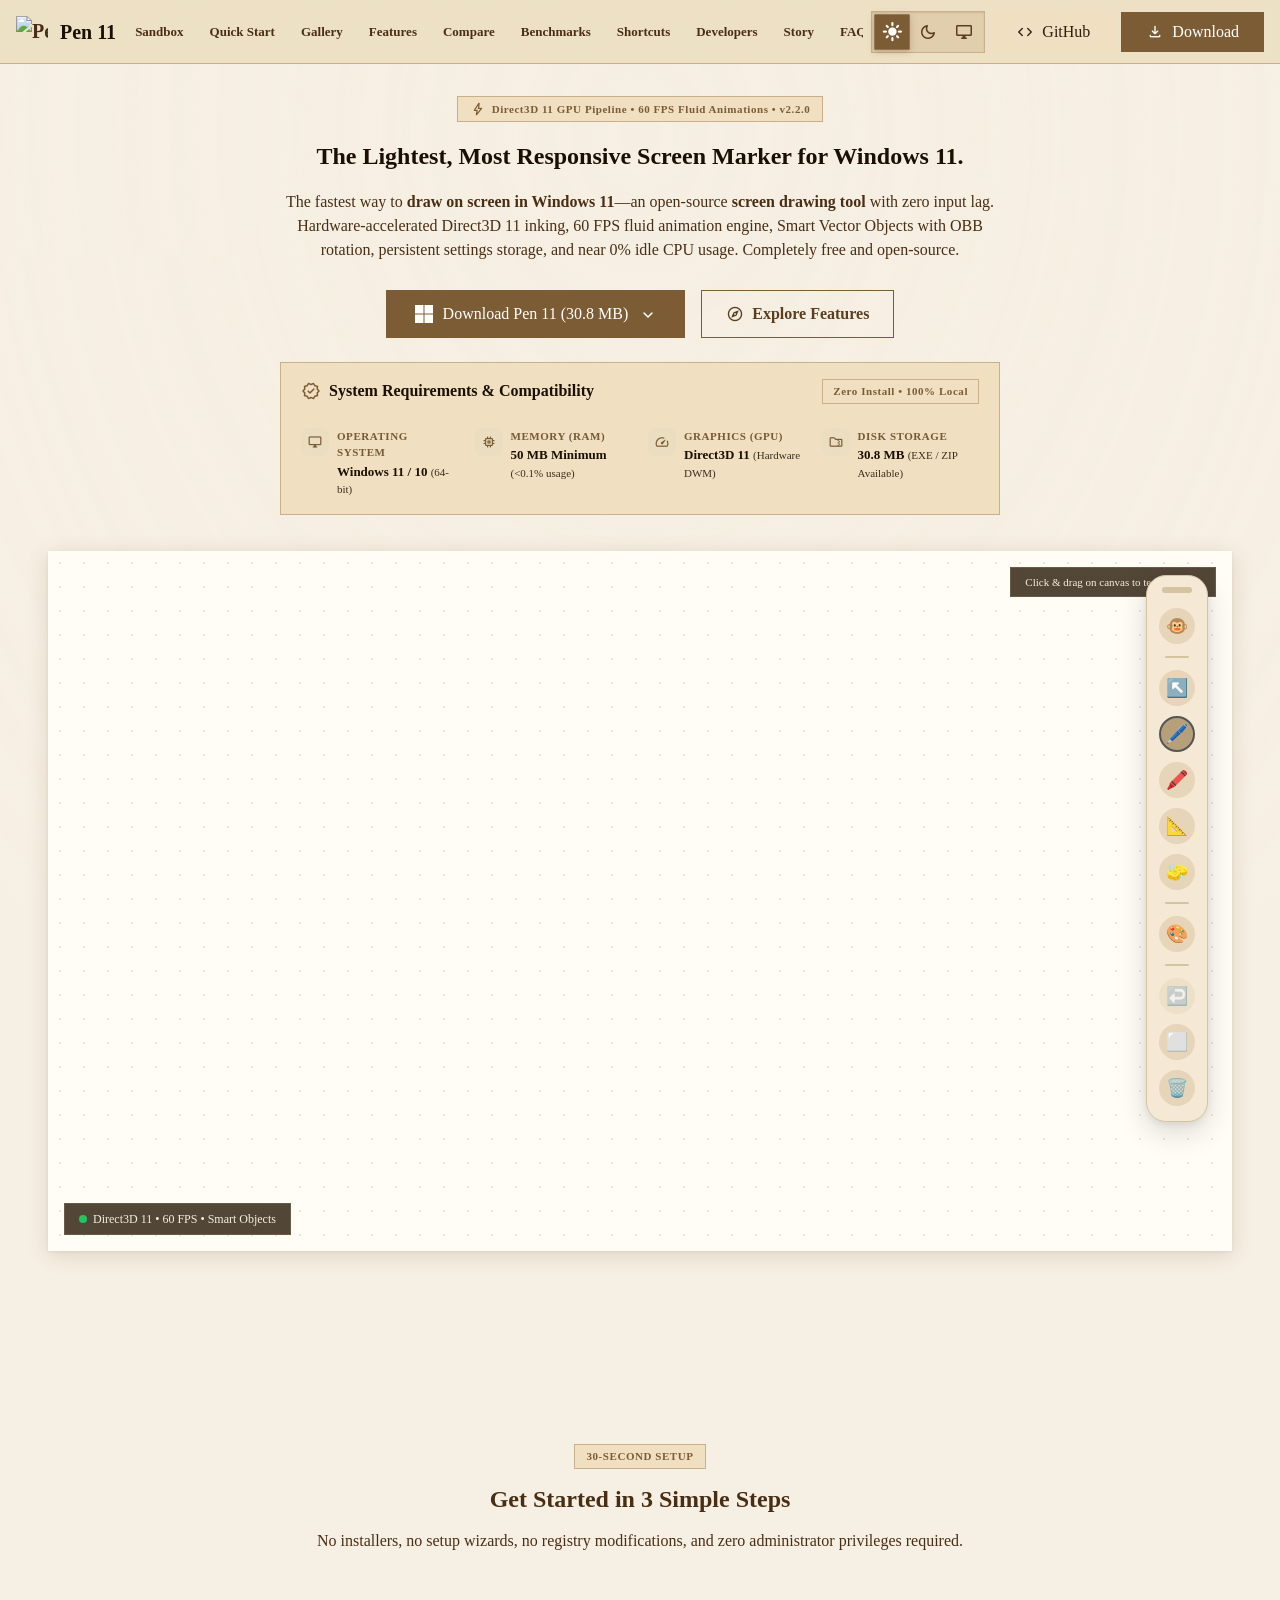
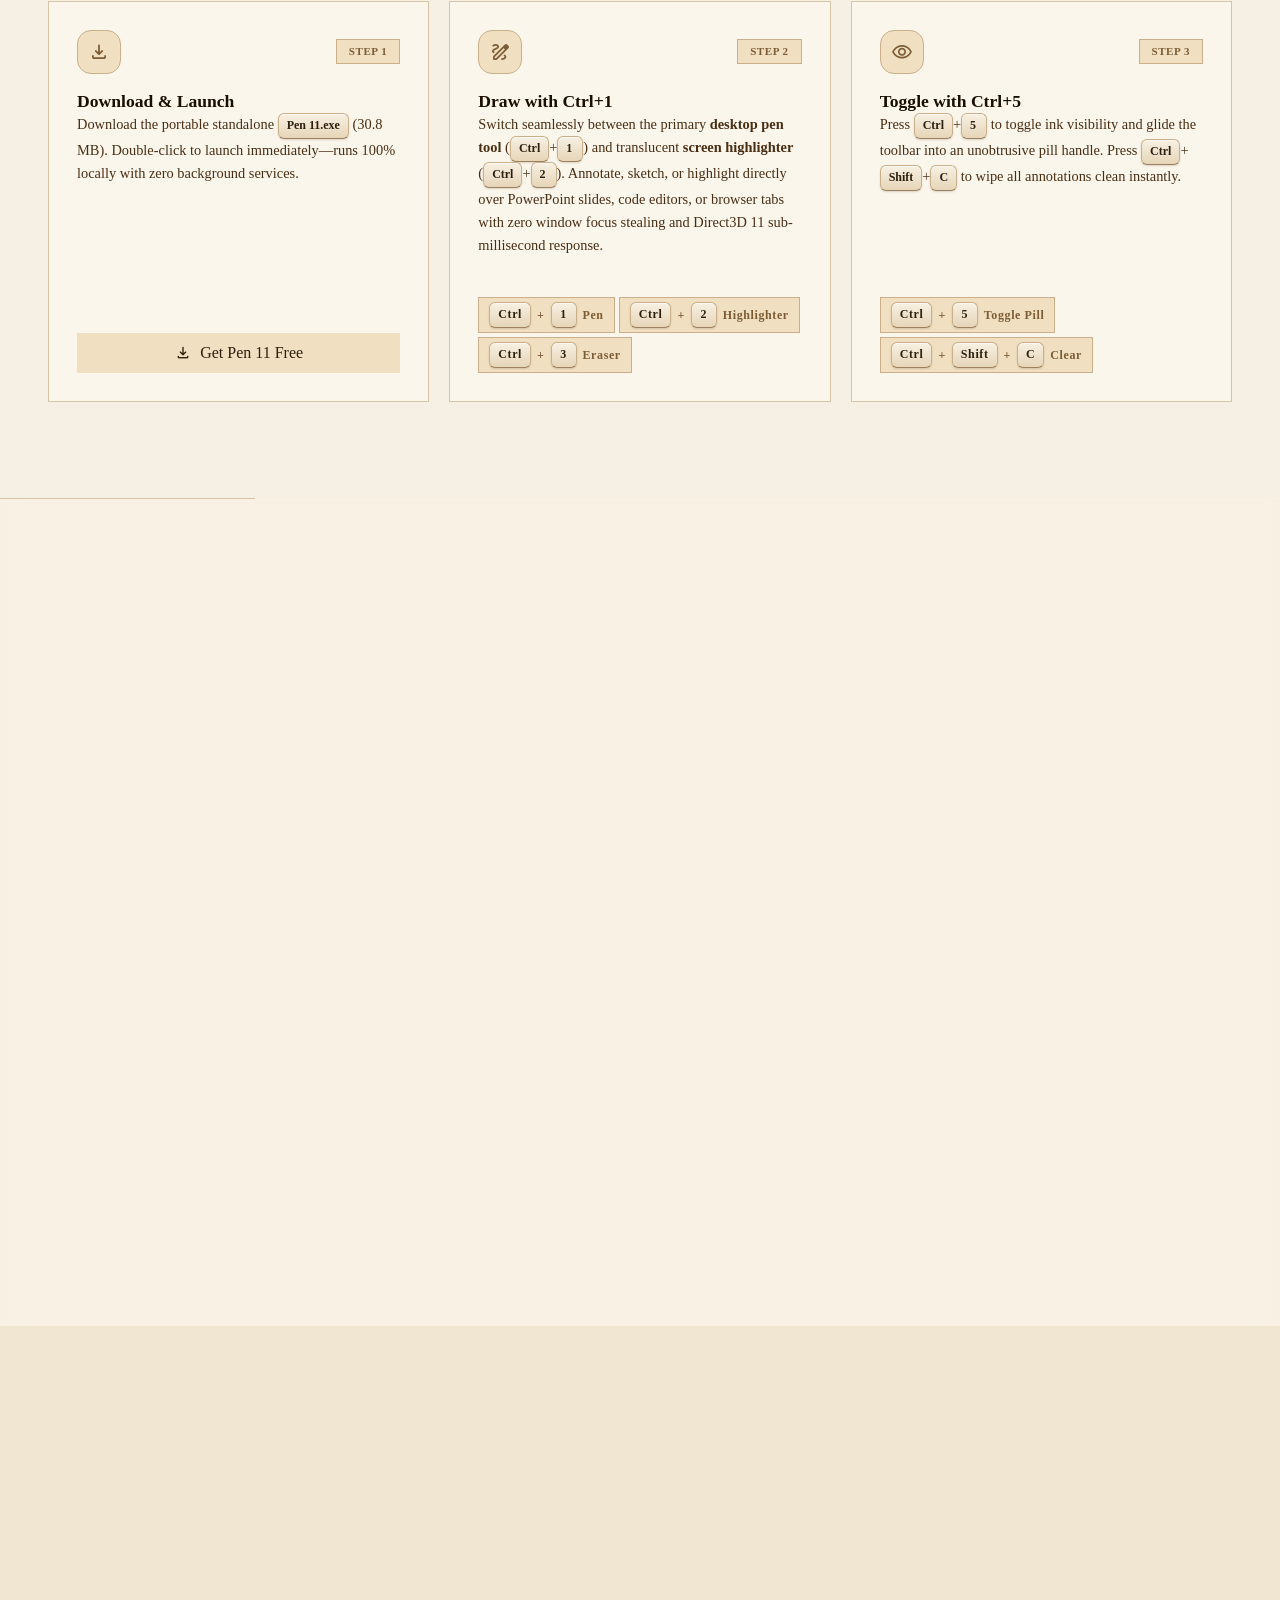
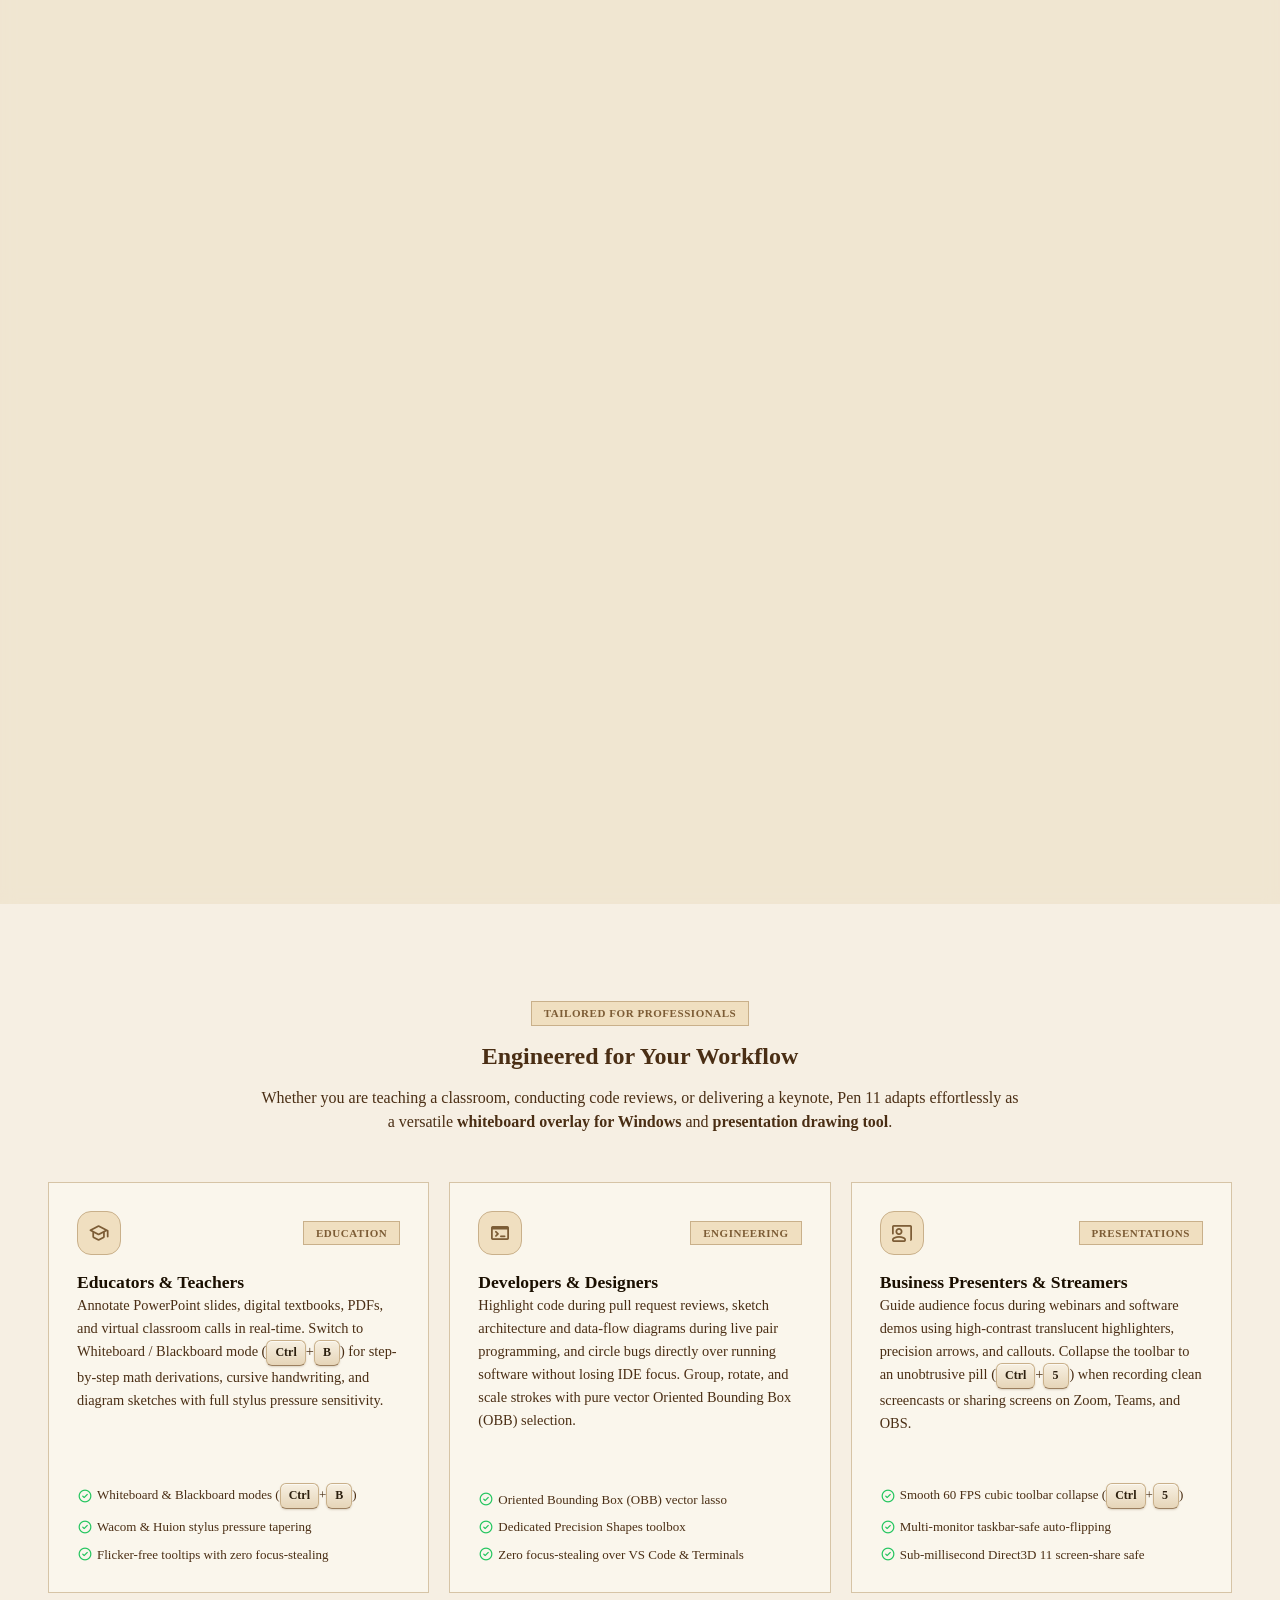
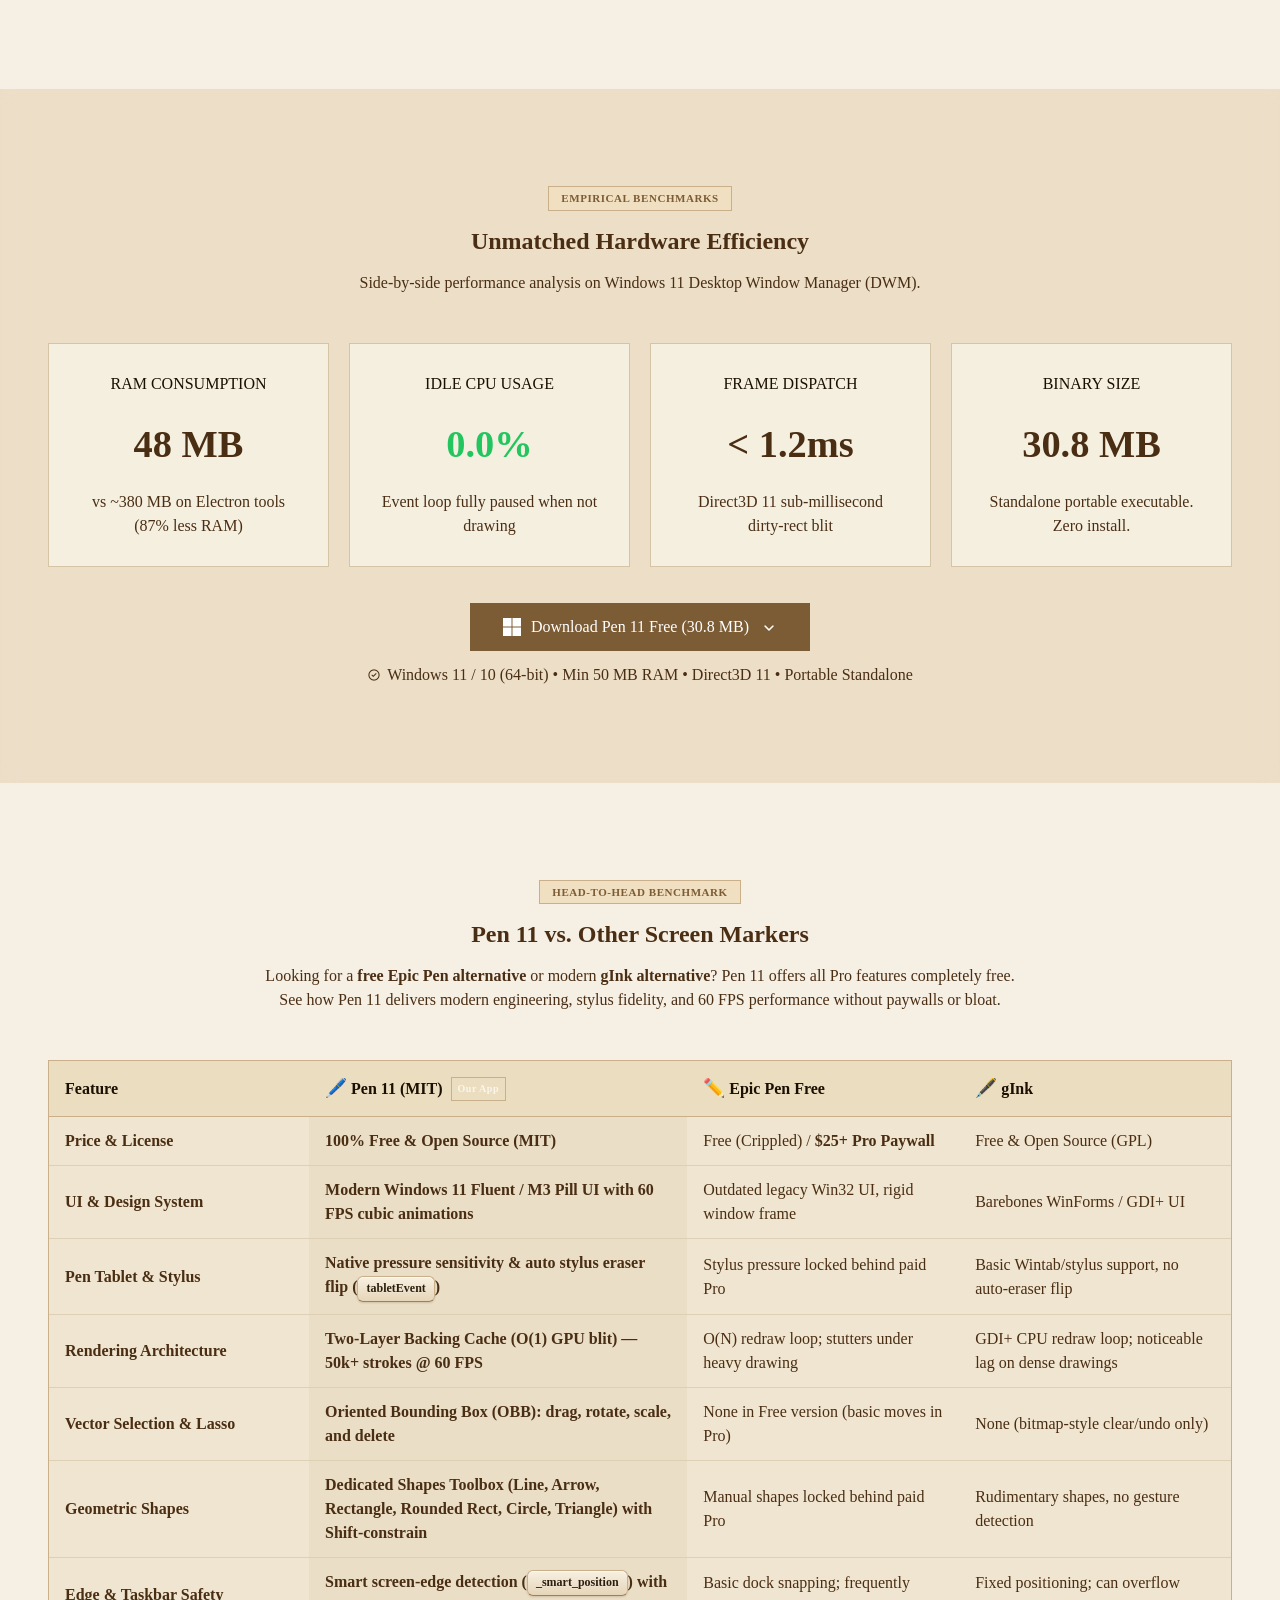
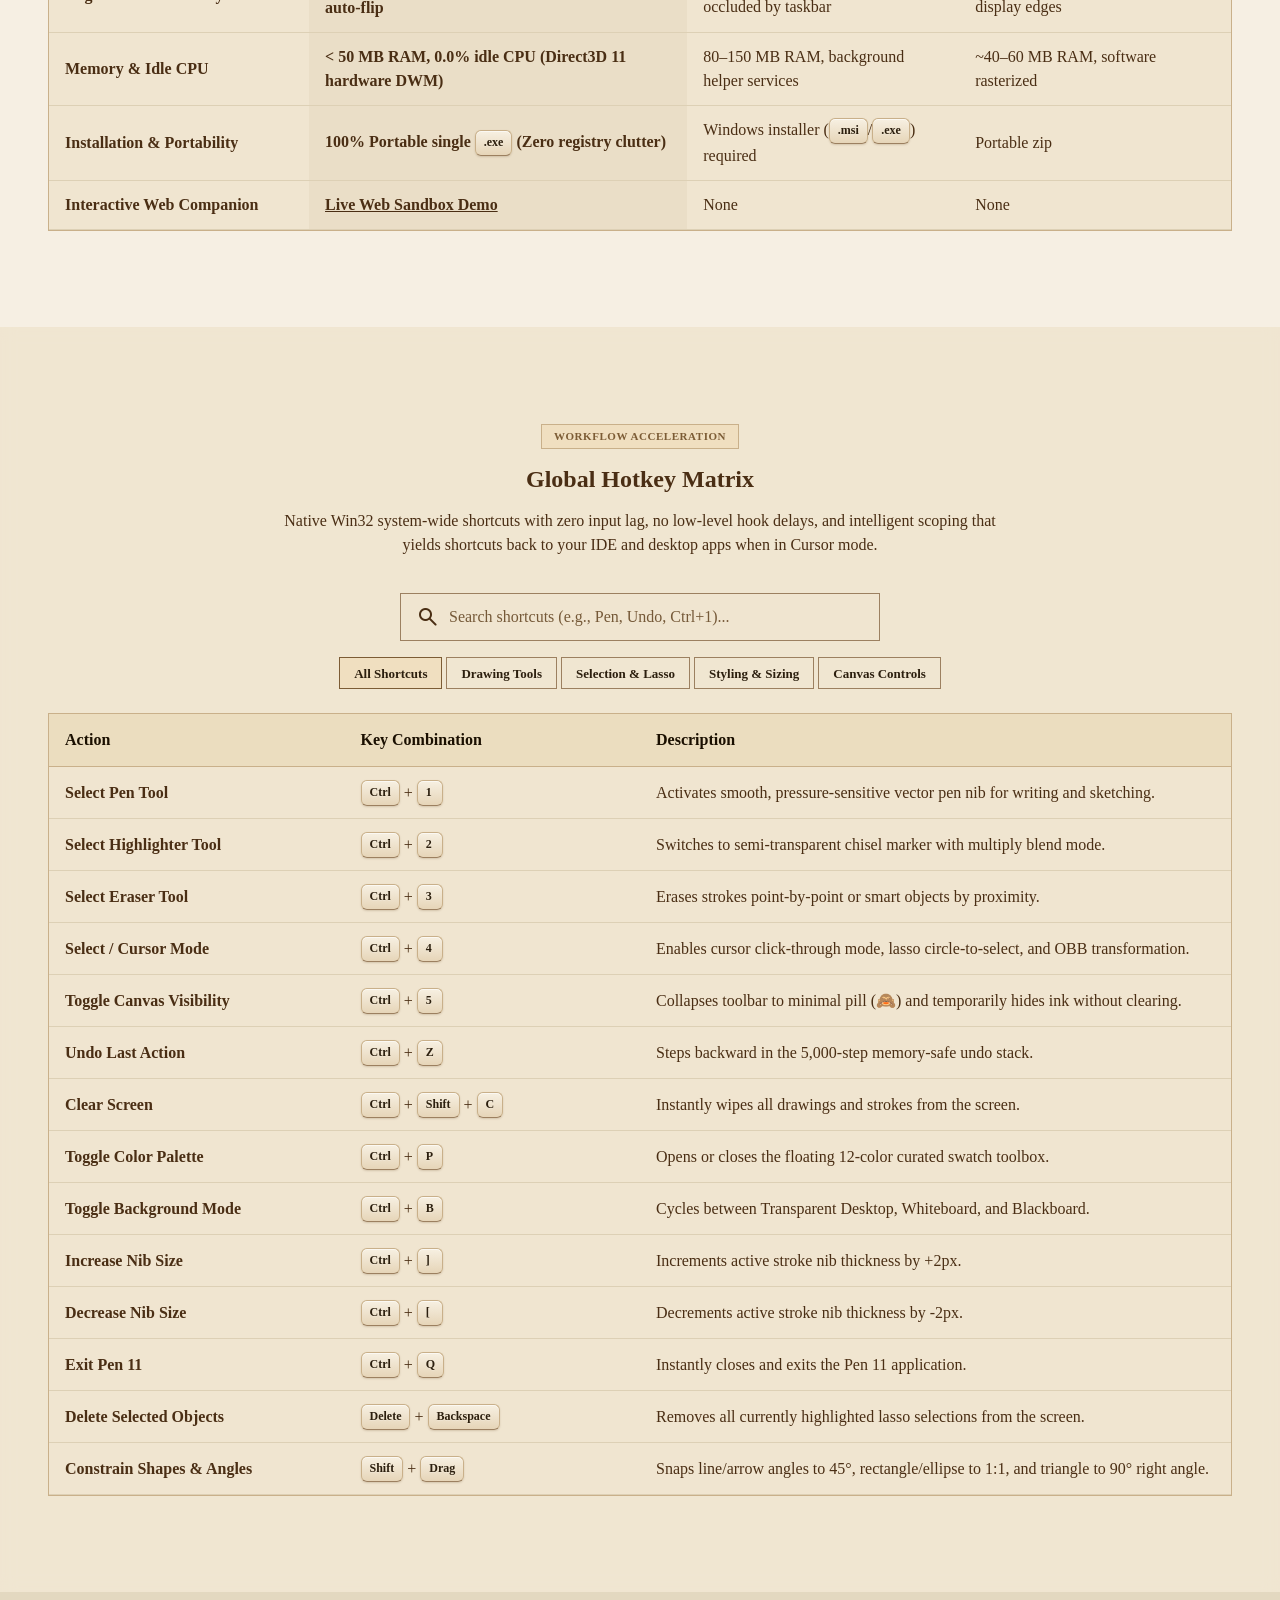
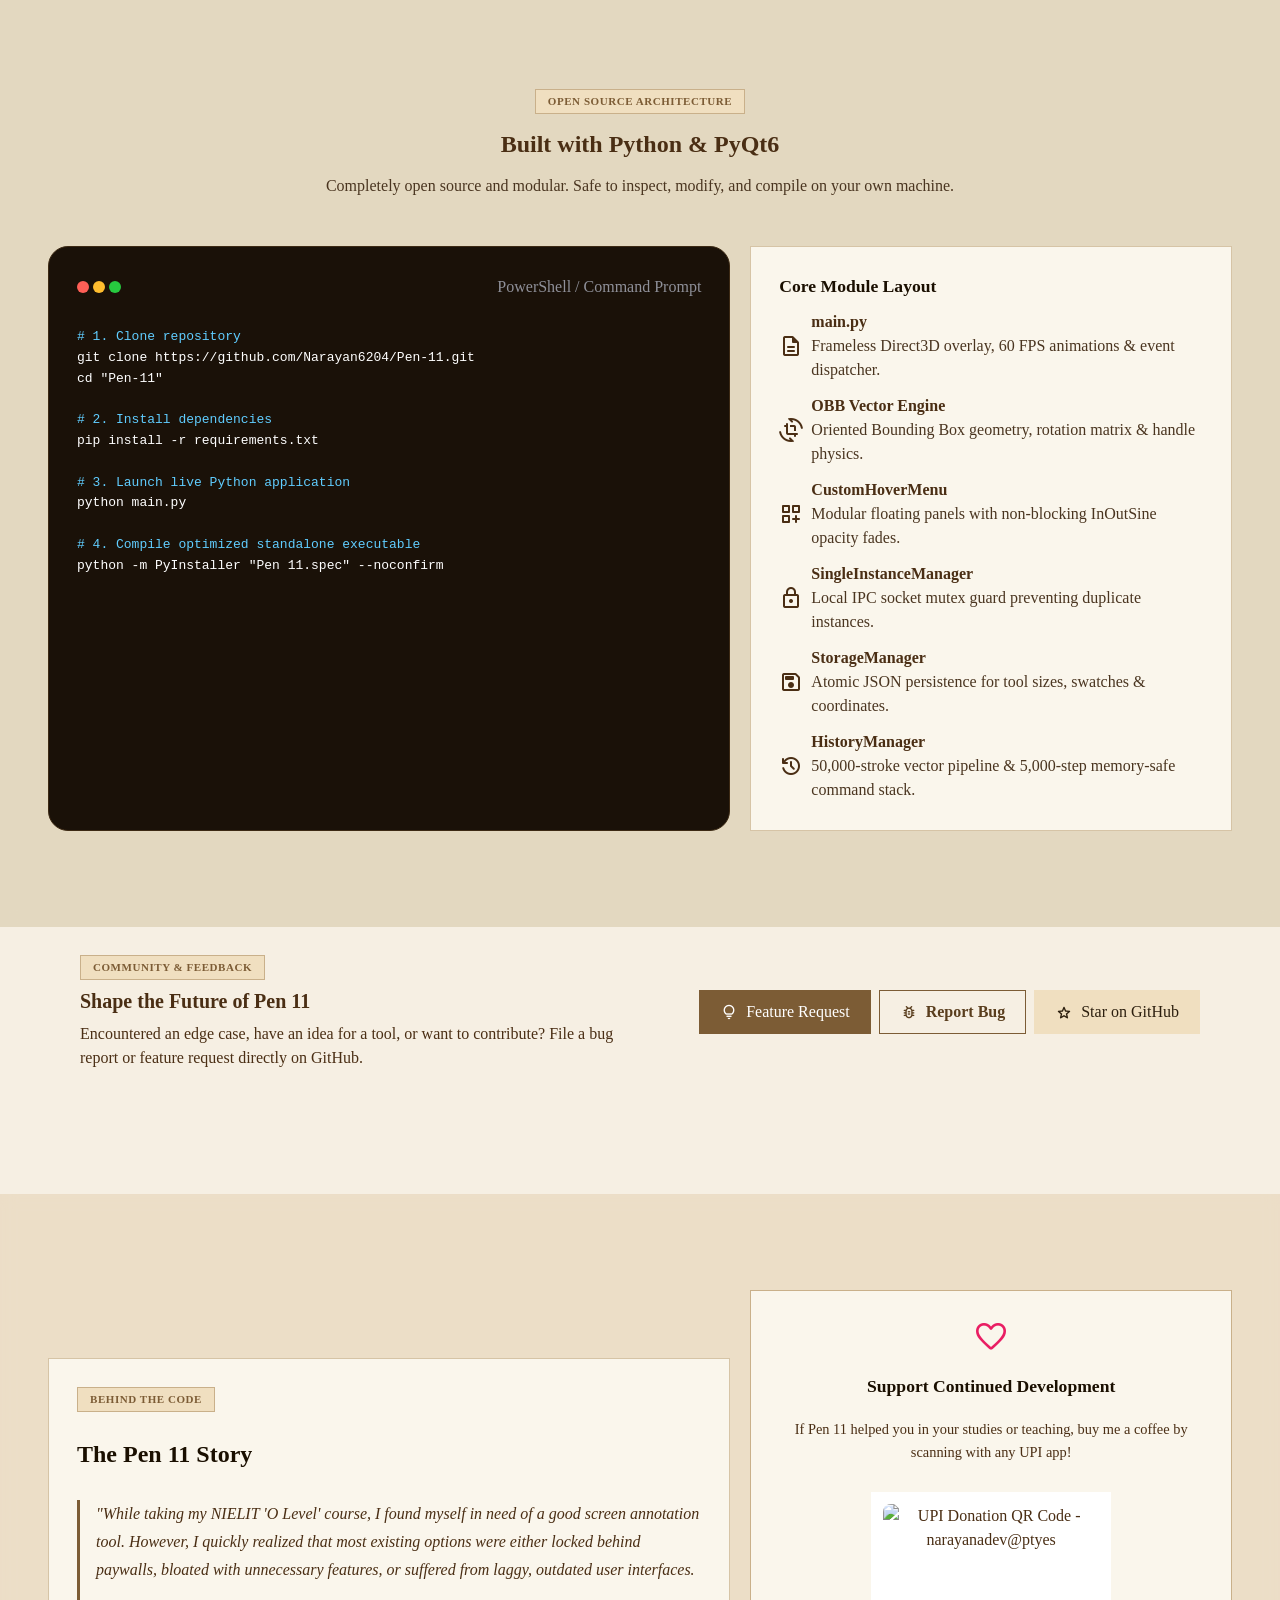
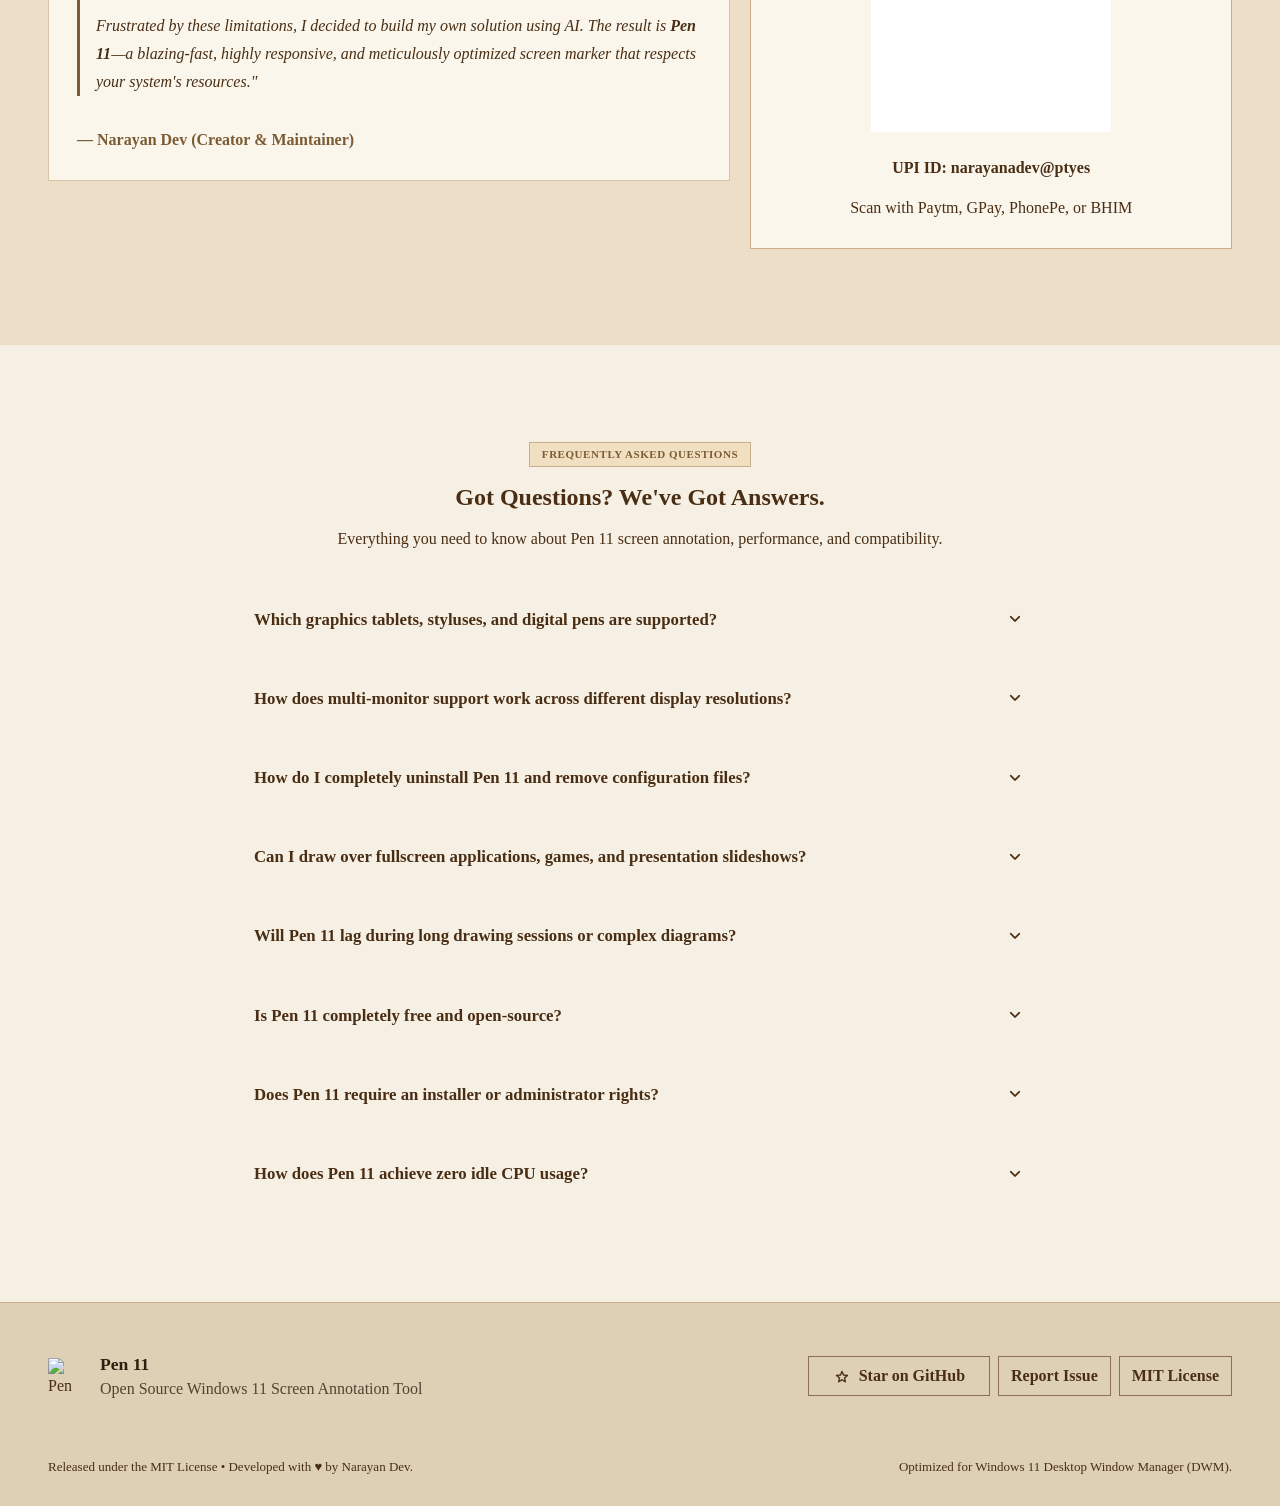
==== commit 7ebe9e4a: "deploy: 33888164d558d406f10a547543bc1b30415c0bcc" ====
--- a/index.html
+++ b/index.html
@@ -108,7 +108,7 @@
         "url": "https://pen-11.pages.dev/",
         "downloadUrl": "https://github.com/Narayan6204/Pen-11/releases/latest",
         "softwareVersion": "2.2.0",
-        "fileSize": "38.5MB",
+        "fileSize": "30.8MB",
         "license": "https://opensource.org/licenses/MIT",
         "isAccessibleForFree": true,
         "softwareRequirements": "Direct3D 11, Windows Desktop Window Manager (DWM)",
@@ -298,7 +298,7 @@
                 <svg width="18" height="18" viewBox="0 0 88 88" fill="currentColor" aria-hidden="true" style="flex-shrink: 0;">
                   <path d="M0 0h41.6v41.6H0V0zm46.4 0H88v41.6H46.4V0zM0 46.4h41.6V88H0V46.4zm46.4 0H88V88H46.4V46.4z"/>
                 </svg>
-                <span>Download Pen 11 (<span data-gh-size>38.6 MB</span>)</span>
+                <span>Download Pen 11 (<span data-gh-size>30.8 MB</span>)</span>
                 <span class="material-symbols-rounded" style="font-size: 20px;">expand_more</span>
               </button>
               <a href="#features" class="m3-btn m3-btn-outlined" style="height: 48px; padding: 0 24px; font-size: 1rem;">
@@ -346,7 +346,7 @@
                   <span class="material-symbols-rounded sys-req-icon">folder_zip</span>
                   <div class="sys-req-text">
                     <span class="sys-req-label">Disk Storage</span>
-                    <span class="sys-req-val"><span data-gh-size>38.6 MB</span> <span style="font-size: 11px; font-weight: normal; opacity: 0.85;">(EXE / ZIP Available)</span></span>
+                    <span class="sys-req-val"><span data-gh-size>30.8 MB</span> <span style="font-size: 11px; font-weight: normal; opacity: 0.85;">(EXE / ZIP Available)</span></span>
                   </div>
                 </div>
               </div>
@@ -539,7 +539,7 @@
                 </div>
                 <h3 class="bento-card-title">Download &amp; Launch</h3>
                 <p class="bento-card-description" style="margin-bottom: 16px;">
-                  Download the portable standalone <code class="m3-kbd">Pen 11.exe</code> (<span data-gh-size>38.6 MB</span>). Double-click to launch immediately—runs 100% locally with zero background services.
+                  Download the portable standalone <code class="m3-kbd">Pen 11.exe</code> (<span data-gh-size>30.8 MB</span>). Double-click to launch immediately—runs 100% locally with zero background services.
                 </p>
               </div>
               <div style="margin-top: 12px;">
@@ -929,7 +929,7 @@
 
             <div class="bento-card bento-col-3">
               <span class="m3-title-small" style="">BINARY SIZE</span>
-              <div class="m3-display-small" style="color: var(--md-sys-color-primary); margin: 8px 0 4px;" data-gh-size>38.6 MB</div>
+              <div class="m3-display-small" style="color: var(--md-sys-color-primary); margin: 8px 0 4px;" data-gh-size>30.8 MB</div>
               <p class="m3-body-small" style="">Standalone portable executable. Zero install.</p>
             </div>
 
@@ -941,7 +941,7 @@
               <svg width="18" height="18" viewBox="0 0 88 88" fill="currentColor" aria-hidden="true" style="flex-shrink: 0;">
                 <path d="M0 0h41.6v41.6H0V0zm46.4 0H88v41.6H46.4V0zM0 46.4h41.6V88H0V46.4zm46.4 0H88V88H46.4V46.4z"/>
               </svg>
-              <span>Download Pen 11 Free (<span data-gh-size>38.6 MB</span>)</span>
+              <span>Download Pen 11 Free (<span data-gh-size>30.8 MB</span>)</span>
               <span class="material-symbols-rounded" style="font-size: 20px;">expand_more</span>
             </button>
             <span class="m3-label-small" style="margin-top: 12px; color: var(--md-sys-color-on-surface-variant); display: inline-flex; align-items: center; gap: 6px;">
@@ -1580,12 +1580,39 @@
           </div>
         </div>
         <div style="text-align: right;">
-          <span class="m3-label-small" style="font-weight: 700; color: var(--md-sys-color-primary);" data-gh-size>38.6 MB</span>
+          <span class="m3-label-small" style="font-weight: 700; color: var(--md-sys-color-primary);" data-gh-size>30.8 MB</span>
           <span class="material-symbols-rounded" style="display: block; font-size: 18px; color: var(--md-sys-color-primary); margin-top: 2px;">download</span>
         </div>
       </a>
 
-      <!-- Option 2: .ZIP Archive (Firewall / School Friendly) -->
+      <!-- Option 2: Google Drive Ultra-Fast Mirror (Bypasses GitHub ISP throttling) -->
+      <a href="https://github.com/Narayan6204/Pen-11/releases/latest" data-gdrive-download-url class="download-option-card" target="_blank" rel="noopener noreferrer">
+        <div class="download-option-info">
+          <div class="download-option-icon" style="background: rgba(15, 157, 88, 0.12);">
+            <svg width="22" height="22" viewBox="0 0 87.3 78" fill="currentColor" aria-hidden="true">
+              <path d="m6.6 66.85 3.85 6.65c.8 1.4 1.95 2.5 3.3 3.3l13.75-23.8h-27.5c0 1.55.4 3.1 1.2 4.5z" fill="#0066da"/>
+              <path d="m43.65 25-13.75-23.8c-1.35.8-2.5 1.9-3.3 3.3l-25.4 44c-.8 1.4-1.2 2.95-1.2 4.5h27.5z" fill="#00ac47"/>
+              <path d="m73.55 76.8c1.35-.8 2.5-1.9 3.3-3.3l1.6-2.75 7.65-13.25c.8-1.4 1.2-2.95 1.2-4.5h-27.502l5.852 11.5z" fill="#ea4335"/>
+              <path d="m43.65 25 13.75-23.8c-1.35-.8-2.9-1.2-4.5-1.2h-18.5c-1.6 0-3.15.45-4.5 1.2z" fill="#00832d"/>
+              <path d="m59.8 53h-32.3l-13.75 23.8c1.35.8 2.9 1.2 4.5 1.2h50.8c1.6 0 3.15-.45 4.5-1.2z" fill="#2684fc"/>
+              <path d="m73.4 26.5-12.7-22c-.8-1.4-1.95-2.5-3.3-3.3l-13.75 23.8 16.15 28h27.45c0-1.55-.4-3.1-1.2-4.5z" fill="#ffba00"/>
+            </svg>
+          </div>
+          <div>
+            <div class="download-option-title">
+              <span>Google Drive Mirror</span>
+              <span class="m3-badge-pill" style="font-size: 10px; padding: 2px 6px; background: #0F9D58; color: #FAF6EC;">Ultra Fast</span>
+            </div>
+            <div class="download-option-desc">High-speed regional mirror • Bypasses ISP throttling</div>
+          </div>
+        </div>
+        <div style="text-align: right;">
+          <span class="m3-label-small" style="font-weight: 700; color: #0F9D58;" data-gh-size>30.8 MB</span>
+          <span class="material-symbols-rounded" style="display: block; font-size: 18px; color: #0F9D58; margin-top: 2px;">bolt</span>
+        </div>
+      </a>
+
+      <!-- Option 3: .ZIP Archive (Firewall / School Friendly) -->
       <a href="https://github.com/Narayan6204/Pen-11/releases/download/v2.2.0/Pen-11-v2.2.0-Windows.zip" data-gh-zip-url class="download-option-card">
         <div class="download-option-info">
           <div class="download-option-icon">
@@ -1599,7 +1626,7 @@
           </div>
         </div>
         <div style="text-align: right;">
-          <span class="m3-label-small" style="font-weight: 700; color: var(--md-sys-color-primary);" data-gh-zip-size>38.3 MB</span>
+          <span class="m3-label-small" style="font-weight: 700; color: var(--md-sys-color-primary);" data-gh-zip-size>30.5 MB</span>
           <span class="material-symbols-rounded" style="display: block; font-size: 18px; color: var(--md-sys-color-primary); margin-top: 2px;">download</span>
         </div>
       </a>
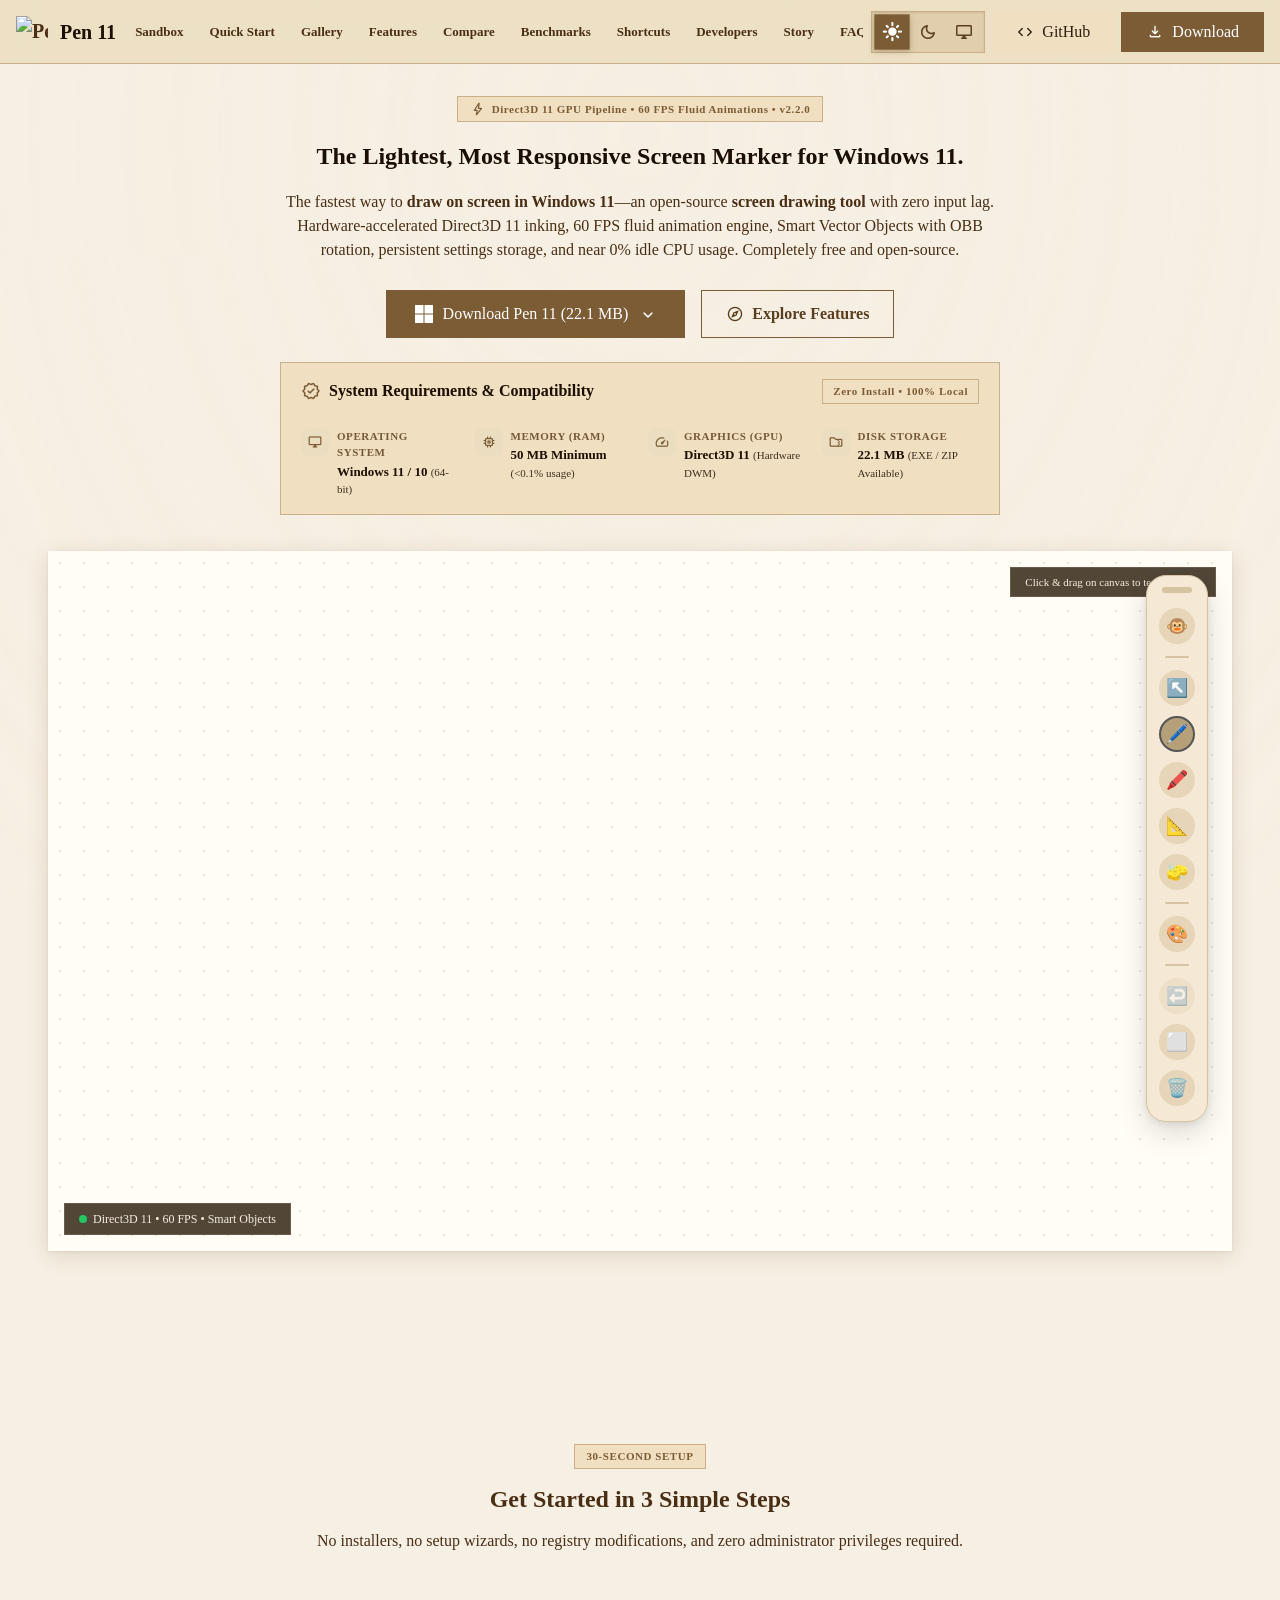
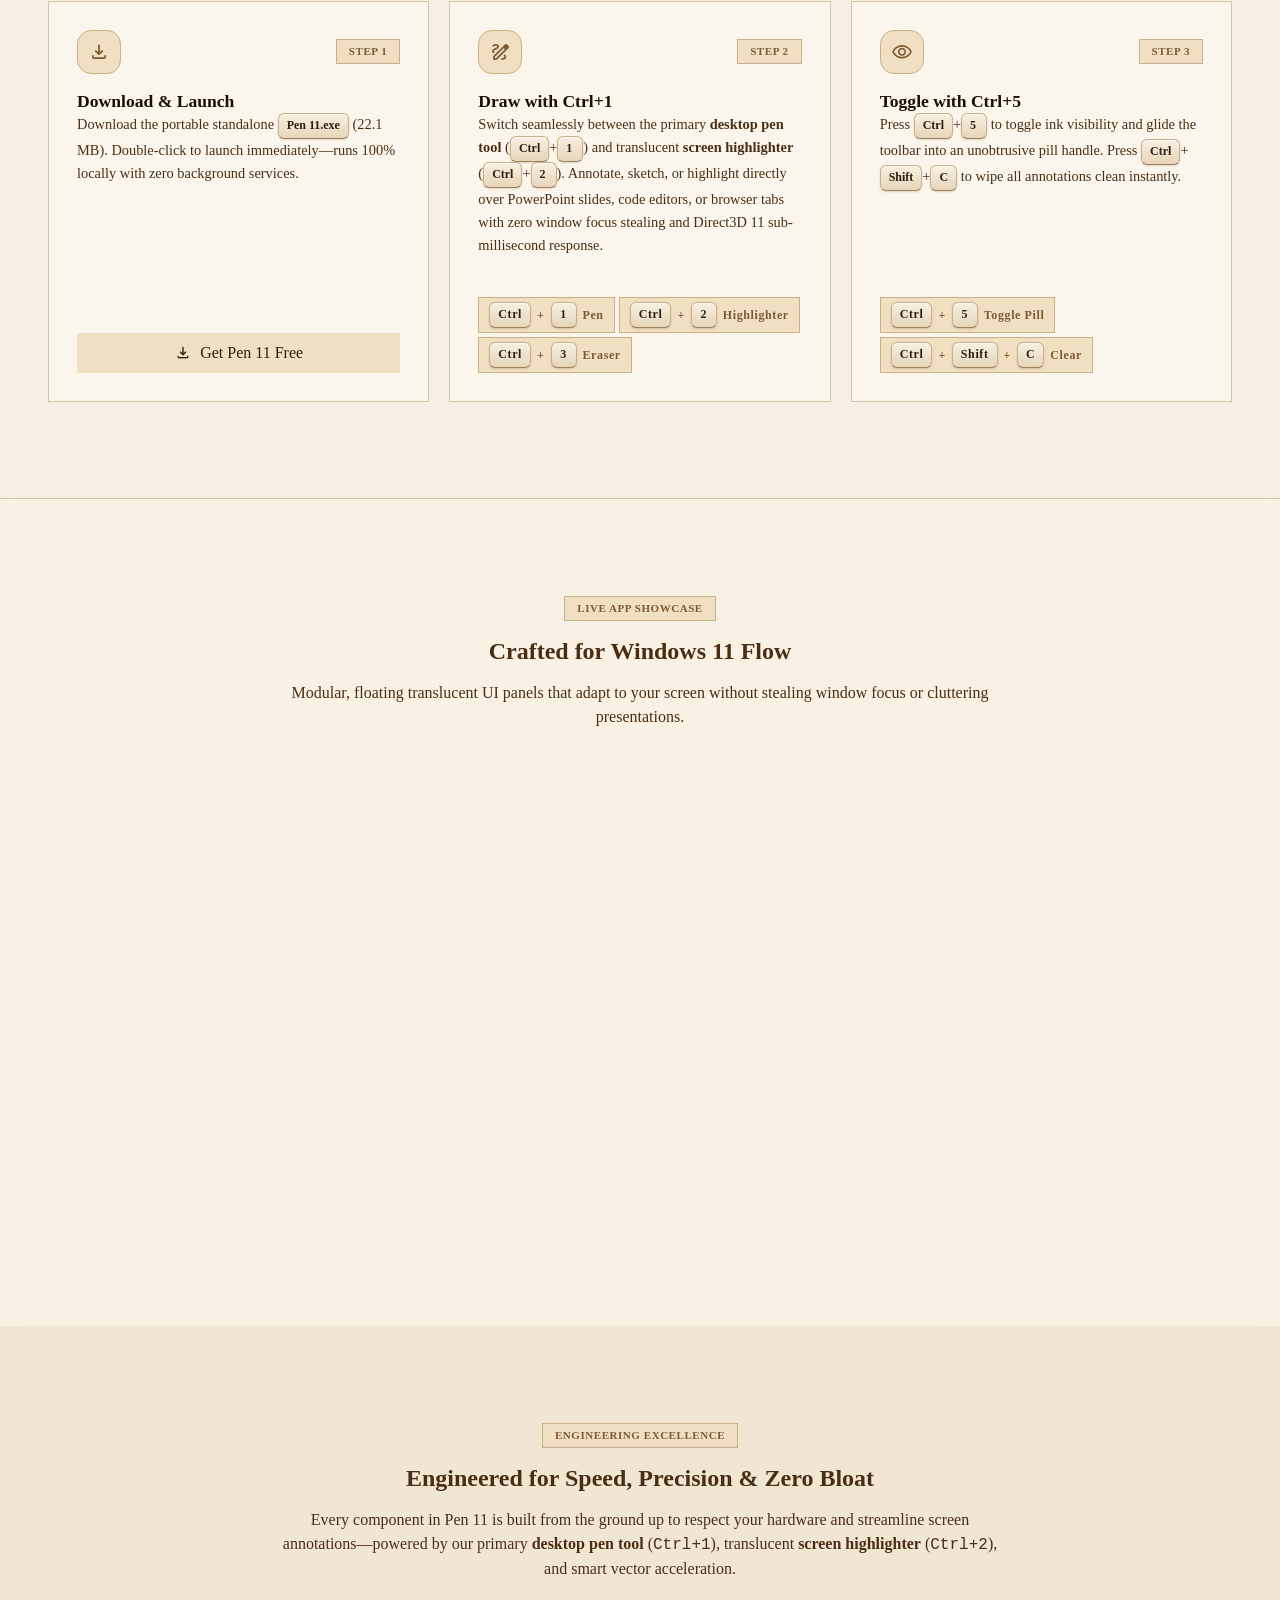
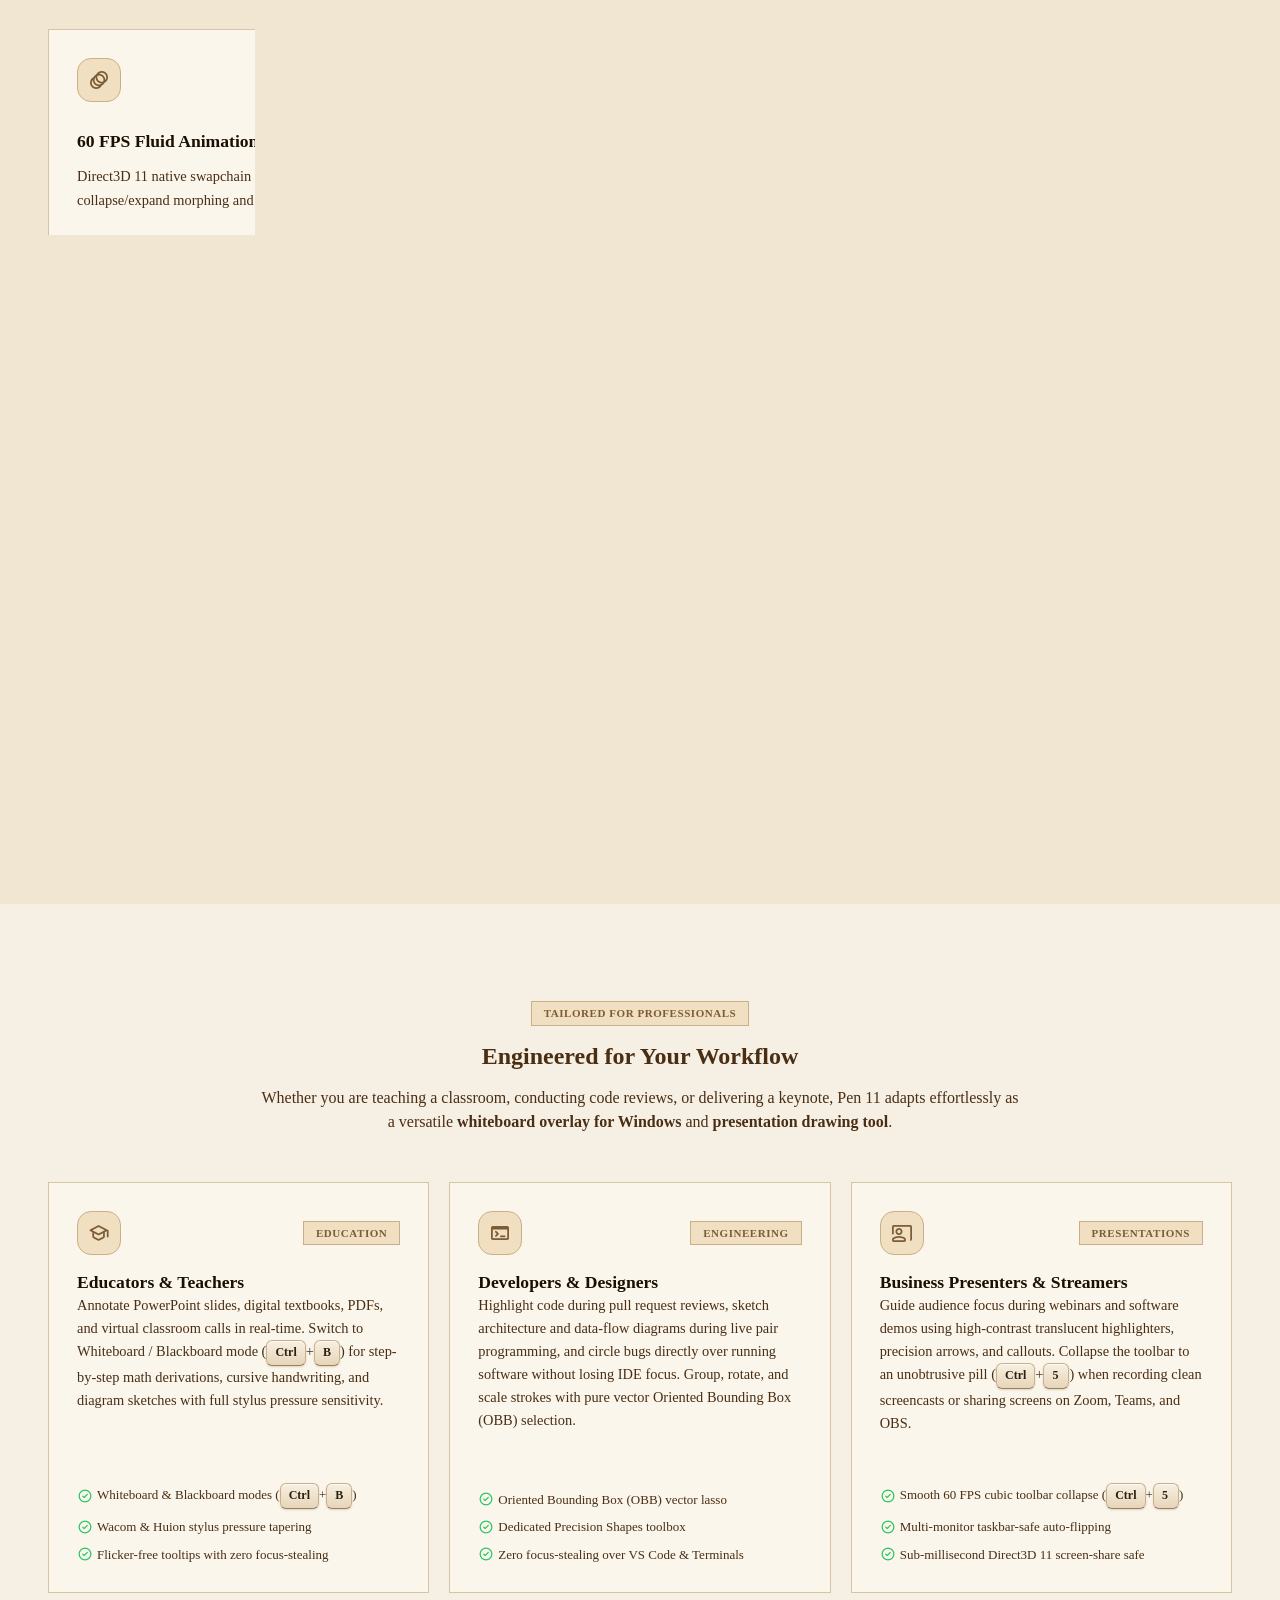
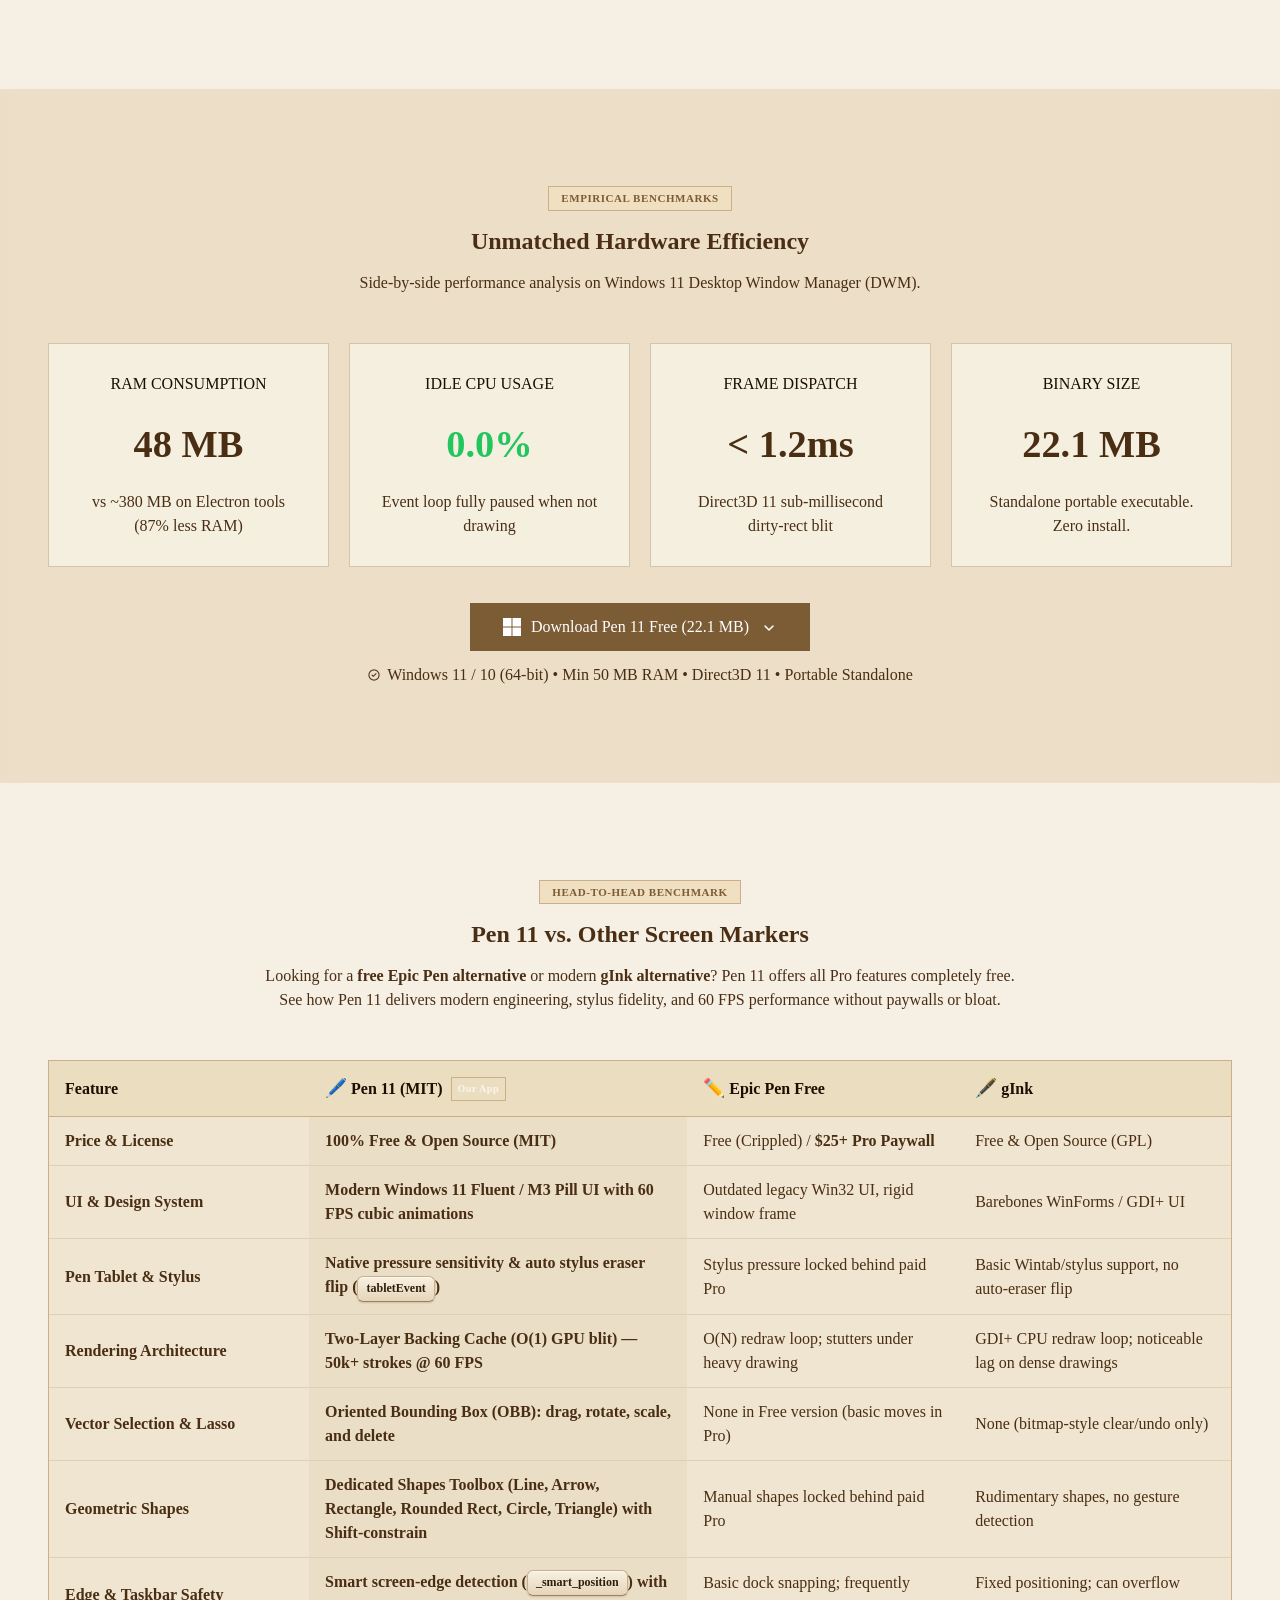
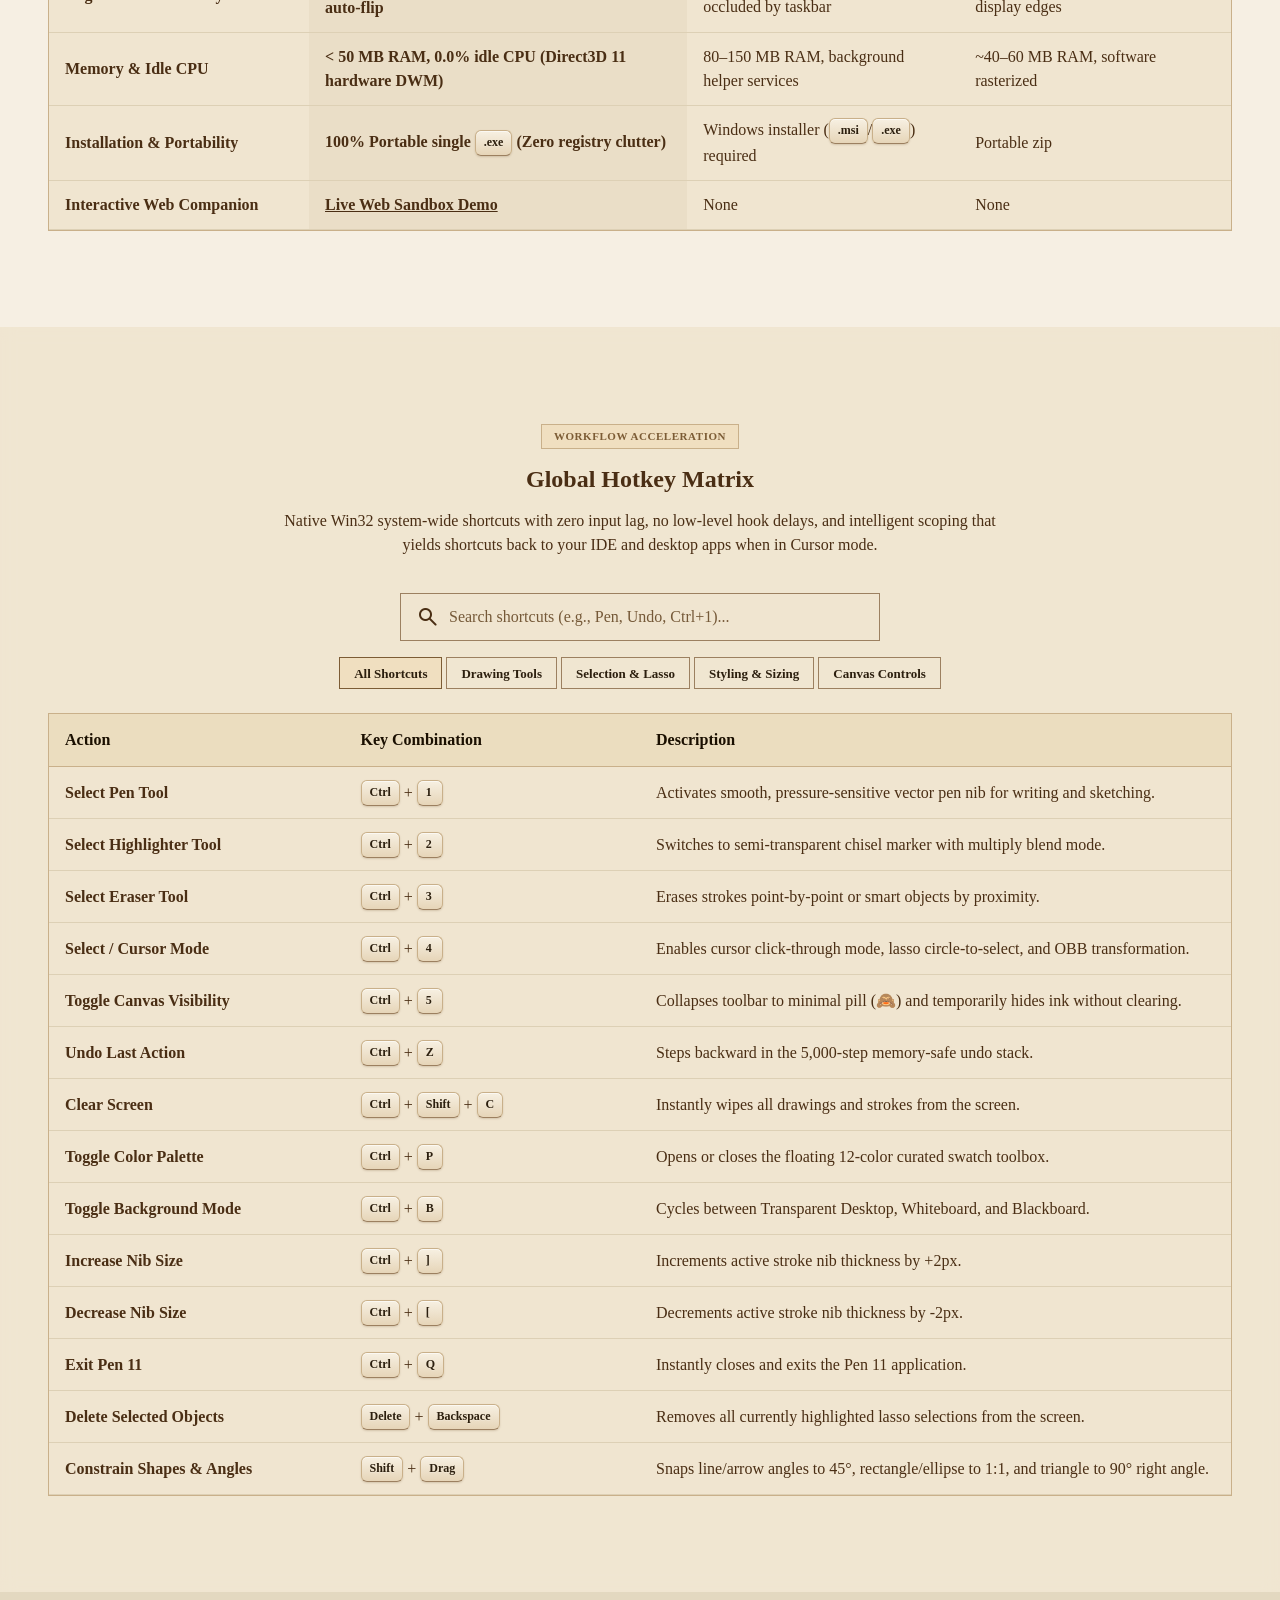
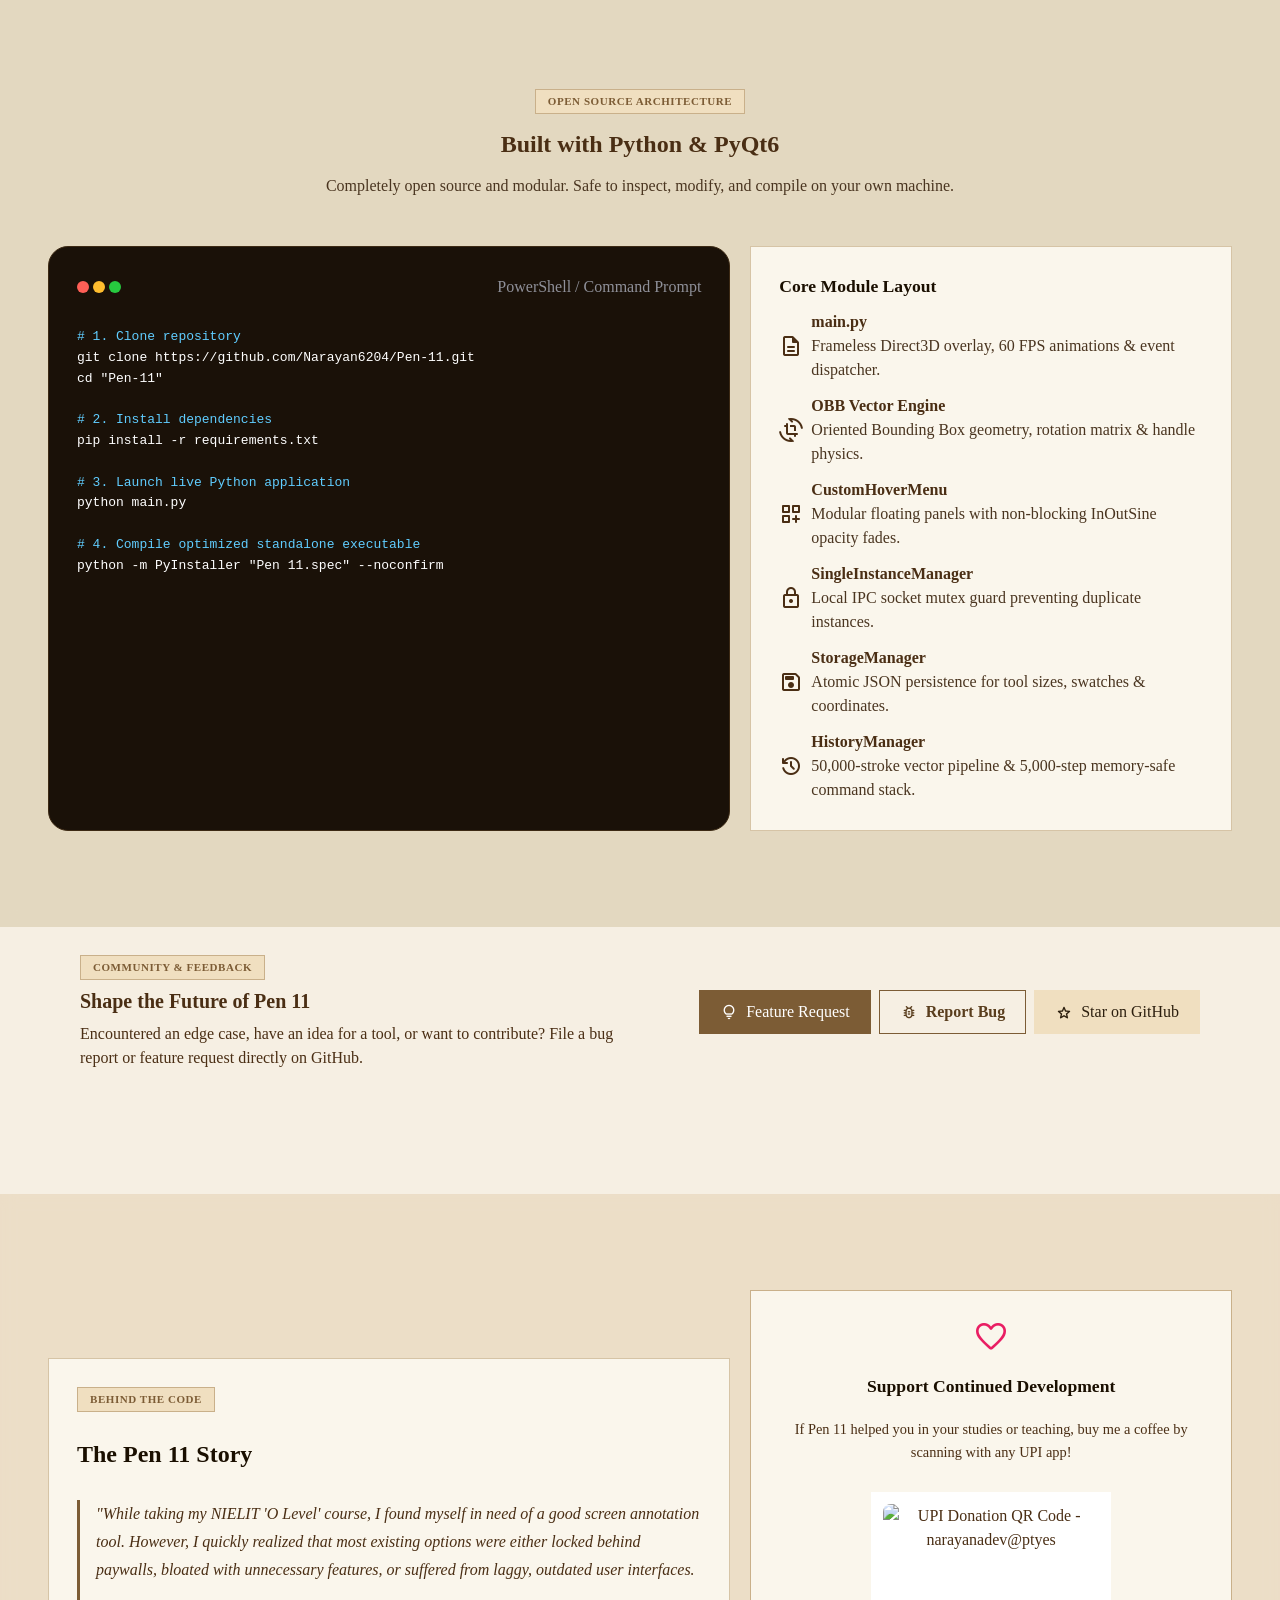
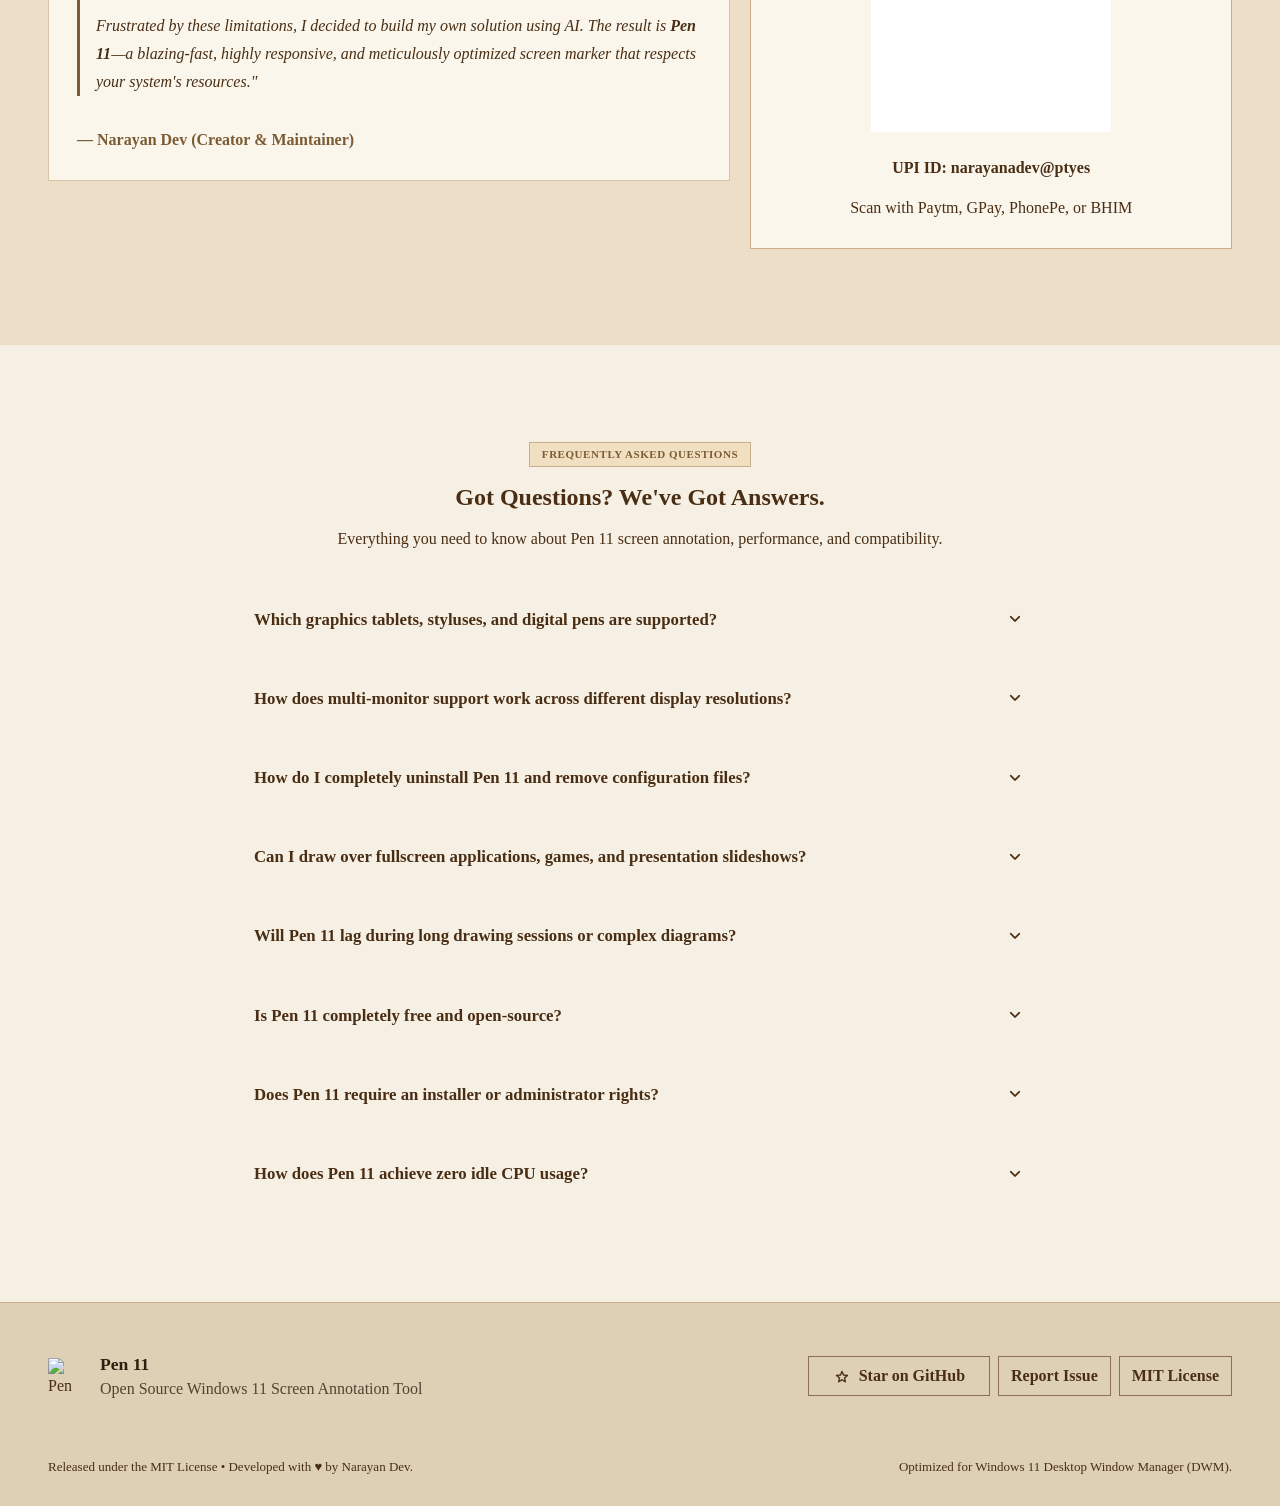
==== commit 18f20a86: "deploy: 39a6a9486ebc17b97f80b7f0eb107f70f81370ff" ====
--- a/index.html
+++ b/index.html
@@ -108,7 +108,7 @@
         "url": "https://pen-11.pages.dev/",
         "downloadUrl": "https://github.com/Narayan6204/Pen-11/releases/latest",
         "softwareVersion": "2.2.0",
-        "fileSize": "30.8MB",
+        "fileSize": "22.1MB",
         "license": "https://opensource.org/licenses/MIT",
         "isAccessibleForFree": true,
         "softwareRequirements": "Direct3D 11, Windows Desktop Window Manager (DWM)",
@@ -298,7 +298,7 @@
                 <svg width="18" height="18" viewBox="0 0 88 88" fill="currentColor" aria-hidden="true" style="flex-shrink: 0;">
                   <path d="M0 0h41.6v41.6H0V0zm46.4 0H88v41.6H46.4V0zM0 46.4h41.6V88H0V46.4zm46.4 0H88V88H46.4V46.4z"/>
                 </svg>
-                <span>Download Pen 11 (<span data-gh-size>30.8 MB</span>)</span>
+                <span>Download Pen 11 (<span data-gh-size>22.1 MB</span>)</span>
                 <span class="material-symbols-rounded" style="font-size: 20px;">expand_more</span>
               </button>
               <a href="#features" class="m3-btn m3-btn-outlined" style="height: 48px; padding: 0 24px; font-size: 1rem;">
@@ -346,7 +346,7 @@
                   <span class="material-symbols-rounded sys-req-icon">folder_zip</span>
                   <div class="sys-req-text">
                     <span class="sys-req-label">Disk Storage</span>
-                    <span class="sys-req-val"><span data-gh-size>30.8 MB</span> <span style="font-size: 11px; font-weight: normal; opacity: 0.85;">(EXE / ZIP Available)</span></span>
+                    <span class="sys-req-val"><span data-gh-size>22.1 MB</span> <span style="font-size: 11px; font-weight: normal; opacity: 0.85;">(EXE / ZIP Available)</span></span>
                   </div>
                 </div>
               </div>
@@ -539,7 +539,7 @@
                 </div>
                 <h3 class="bento-card-title">Download &amp; Launch</h3>
                 <p class="bento-card-description" style="margin-bottom: 16px;">
-                  Download the portable standalone <code class="m3-kbd">Pen 11.exe</code> (<span data-gh-size>30.8 MB</span>). Double-click to launch immediately—runs 100% locally with zero background services.
+                  Download the portable standalone <code class="m3-kbd">Pen 11.exe</code> (<span data-gh-size>22.1 MB</span>). Double-click to launch immediately—runs 100% locally with zero background services.
                 </p>
               </div>
               <div style="margin-top: 12px;">
@@ -929,7 +929,7 @@
 
             <div class="bento-card bento-col-3">
               <span class="m3-title-small" style="">BINARY SIZE</span>
-              <div class="m3-display-small" style="color: var(--md-sys-color-primary); margin: 8px 0 4px;" data-gh-size>30.8 MB</div>
+              <div class="m3-display-small" style="color: var(--md-sys-color-primary); margin: 8px 0 4px;" data-gh-size>22.1 MB</div>
               <p class="m3-body-small" style="">Standalone portable executable. Zero install.</p>
             </div>
 
@@ -941,7 +941,7 @@
               <svg width="18" height="18" viewBox="0 0 88 88" fill="currentColor" aria-hidden="true" style="flex-shrink: 0;">
                 <path d="M0 0h41.6v41.6H0V0zm46.4 0H88v41.6H46.4V0zM0 46.4h41.6V88H0V46.4zm46.4 0H88V88H46.4V46.4z"/>
               </svg>
-              <span>Download Pen 11 Free (<span data-gh-size>30.8 MB</span>)</span>
+              <span>Download Pen 11 Free (<span data-gh-size>22.1 MB</span>)</span>
               <span class="material-symbols-rounded" style="font-size: 20px;">expand_more</span>
             </button>
             <span class="m3-label-small" style="margin-top: 12px; color: var(--md-sys-color-on-surface-variant); display: inline-flex; align-items: center; gap: 6px;">
@@ -1580,7 +1580,7 @@
           </div>
         </div>
         <div style="text-align: right;">
-          <span class="m3-label-small" style="font-weight: 700; color: var(--md-sys-color-primary);" data-gh-size>30.8 MB</span>
+          <span class="m3-label-small" style="font-weight: 700; color: var(--md-sys-color-primary);" data-gh-size>22.1 MB</span>
           <span class="material-symbols-rounded" style="display: block; font-size: 18px; color: var(--md-sys-color-primary); margin-top: 2px;">download</span>
         </div>
       </a>
@@ -1607,7 +1607,7 @@
           </div>
         </div>
         <div style="text-align: right;">
-          <span class="m3-label-small" style="font-weight: 700; color: #0F9D58;" data-gh-size>30.8 MB</span>
+          <span class="m3-label-small" style="font-weight: 700; color: #0F9D58;" data-gh-size>22.1 MB</span>
           <span class="material-symbols-rounded" style="display: block; font-size: 18px; color: #0F9D58; margin-top: 2px;">bolt</span>
         </div>
       </a>
@@ -1626,7 +1626,7 @@
           </div>
         </div>
         <div style="text-align: right;">
-          <span class="m3-label-small" style="font-weight: 700; color: var(--md-sys-color-primary);" data-gh-zip-size>30.5 MB</span>
+          <span class="m3-label-small" style="font-weight: 700; color: var(--md-sys-color-primary);" data-gh-zip-size>21.8 MB</span>
           <span class="material-symbols-rounded" style="display: block; font-size: 18px; color: var(--md-sys-color-primary); margin-top: 2px;">download</span>
         </div>
       </a>
--- a/css/04-canvas.css
+++ b/css/04-canvas.css
@@ -408,6 +408,7 @@
   touch-action: none !important;
   user-select: none;
   -webkit-user-select: none;
+  transition: background-color 260ms cubic-bezier(0.4, 0, 0.2, 1), background 260ms cubic-bezier(0.4, 0, 0.2, 1);
 }
 
 @media (max-width: 479px) {
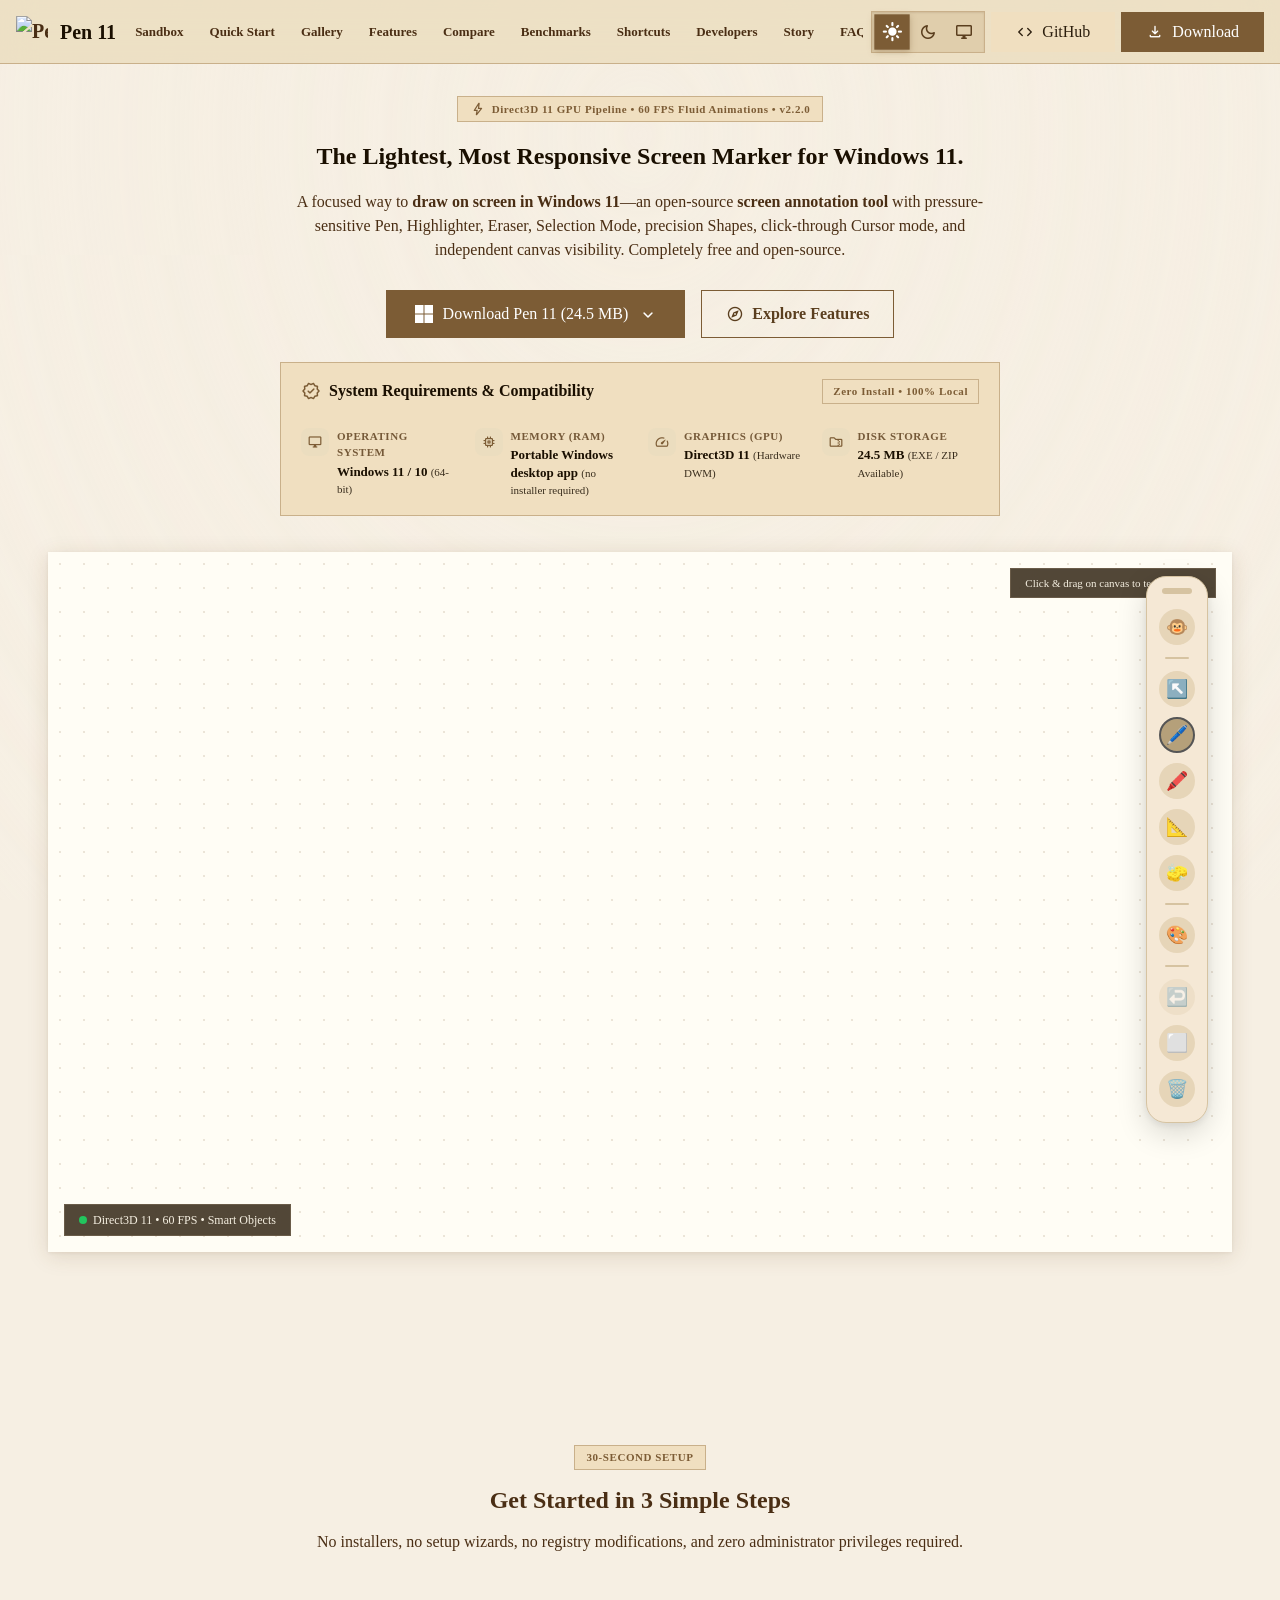
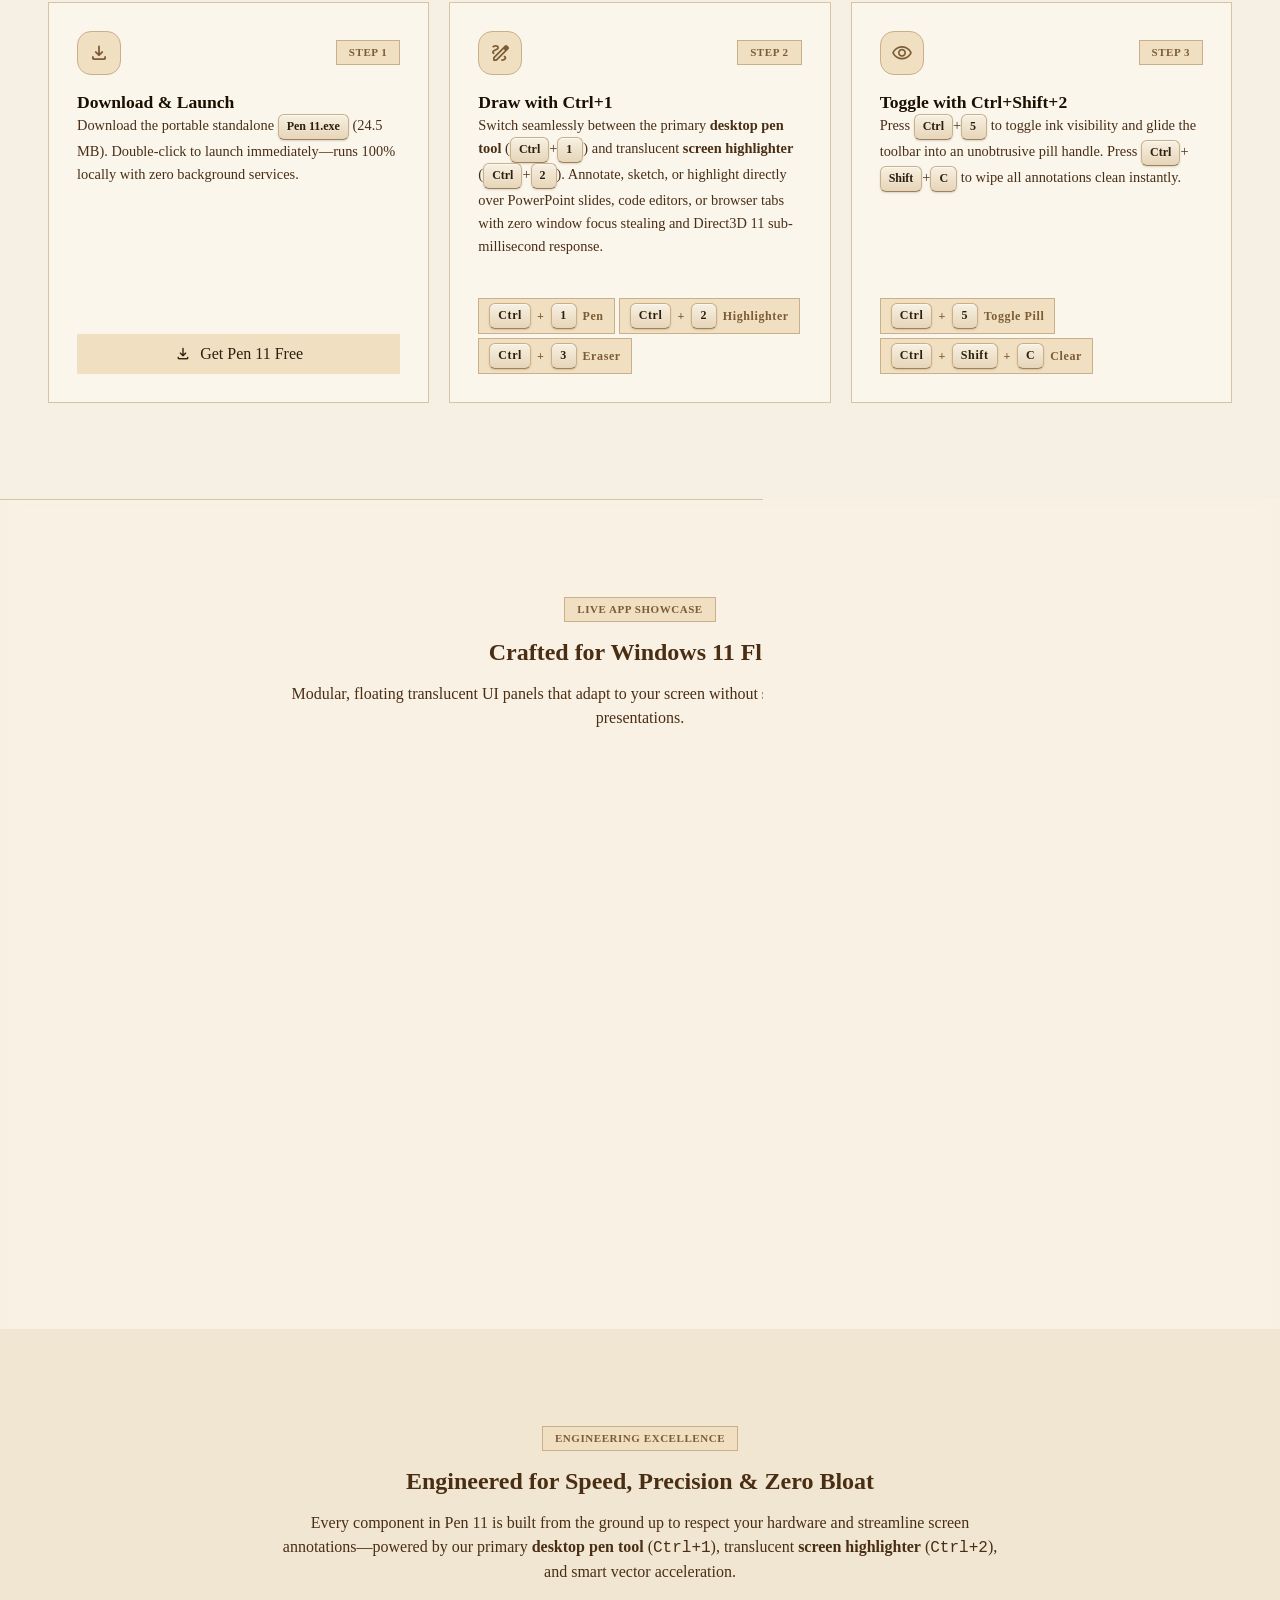
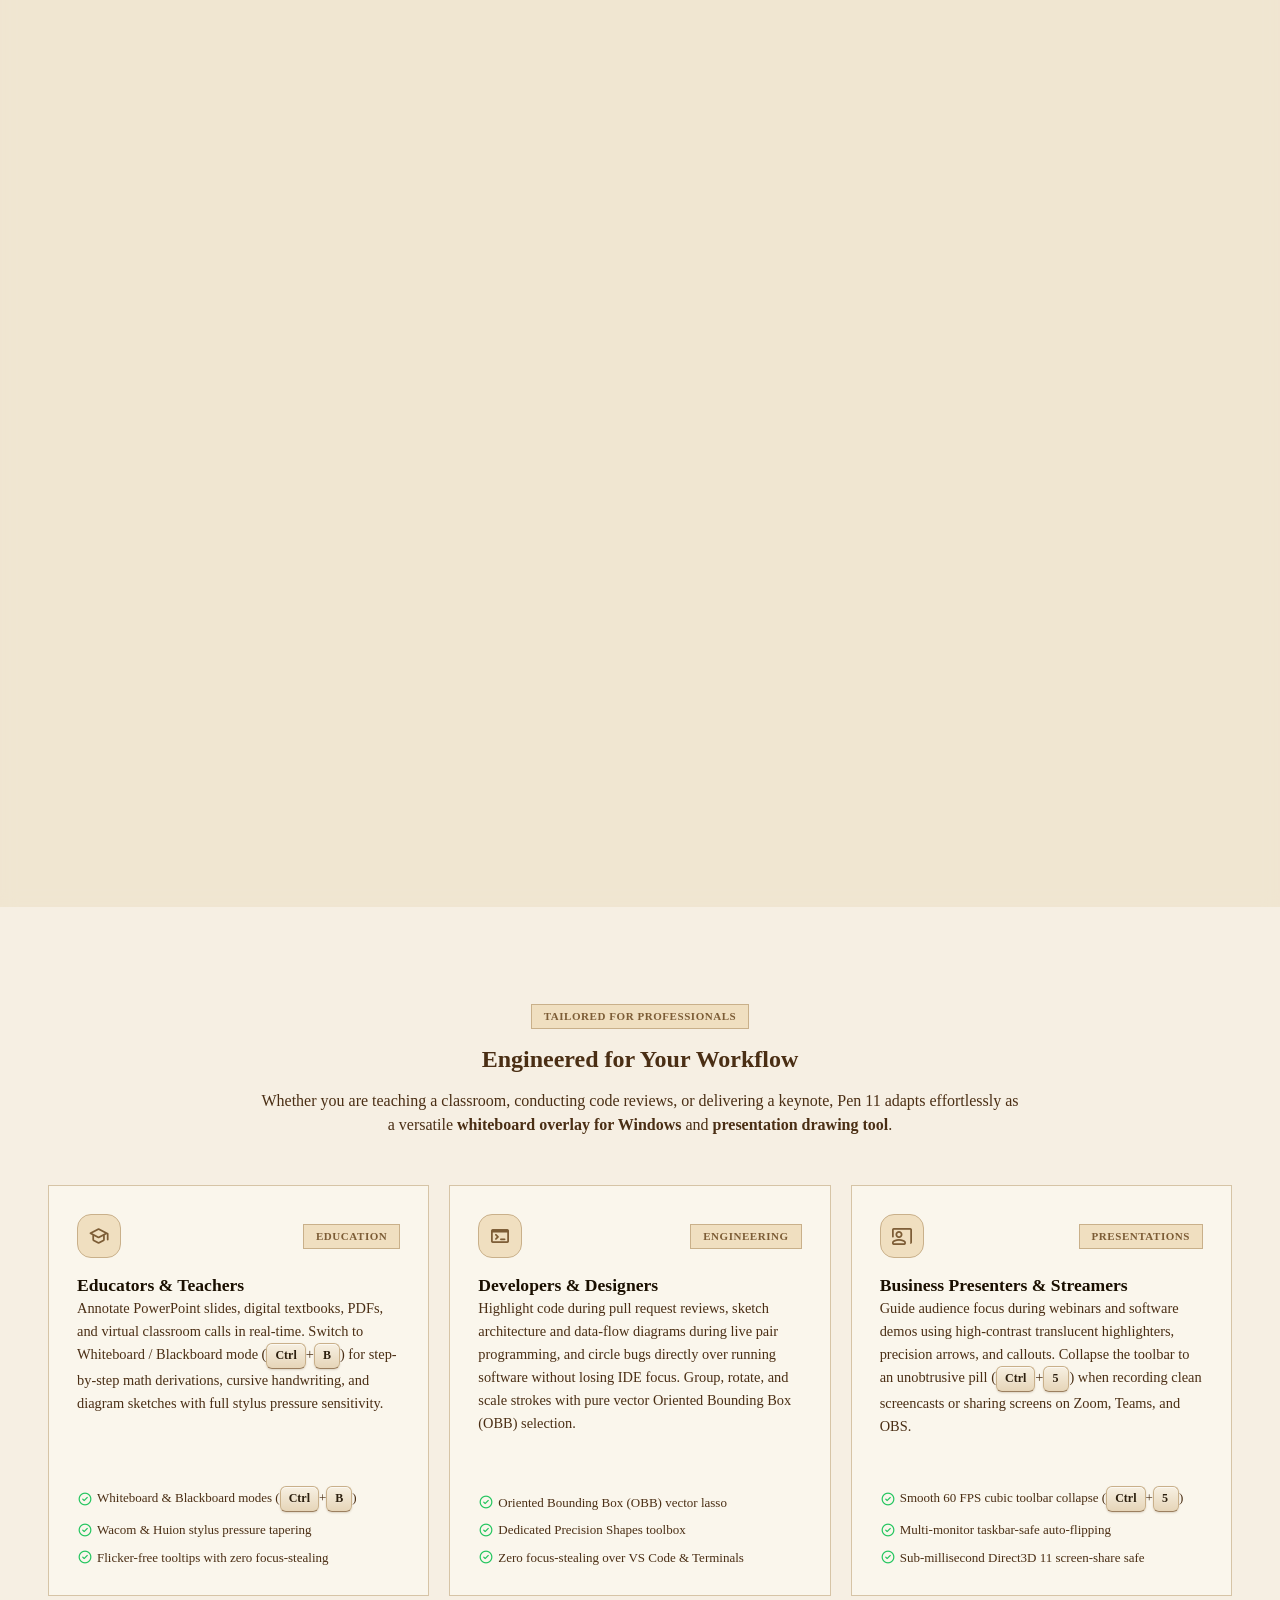
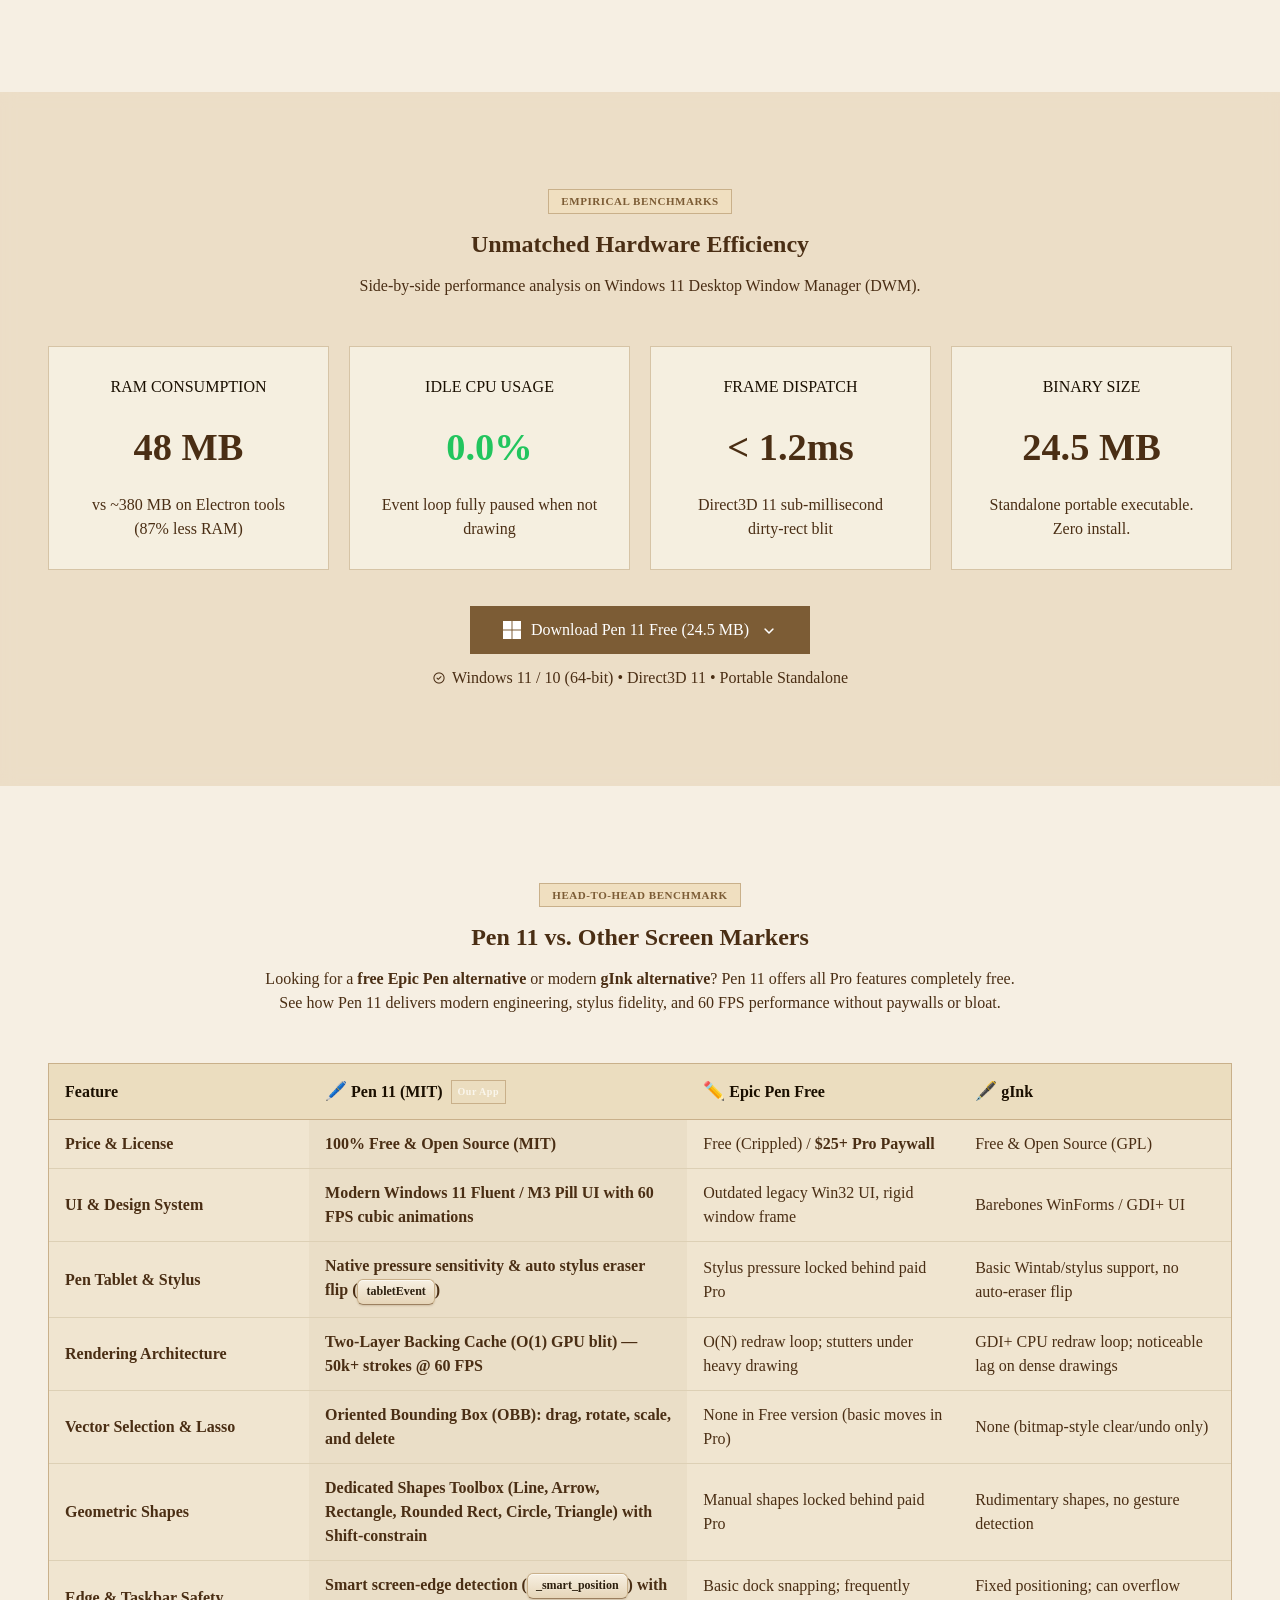
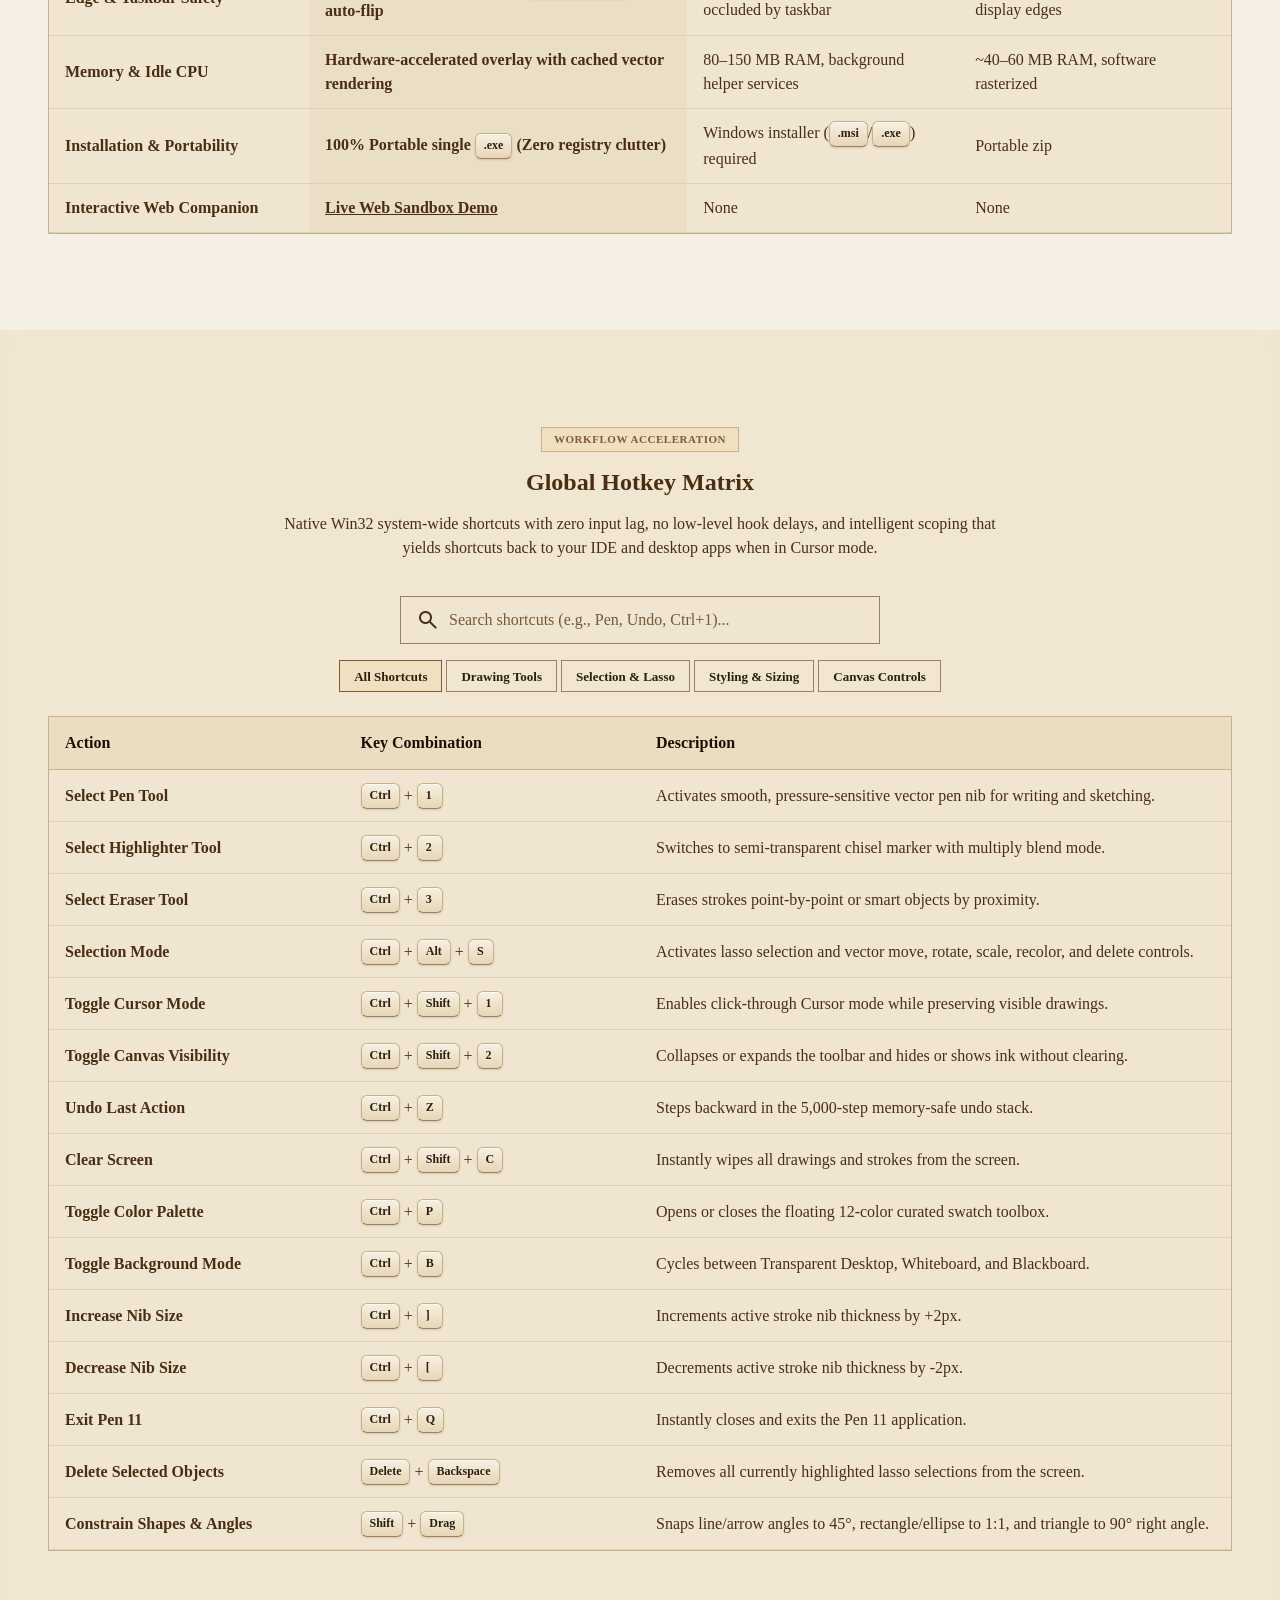
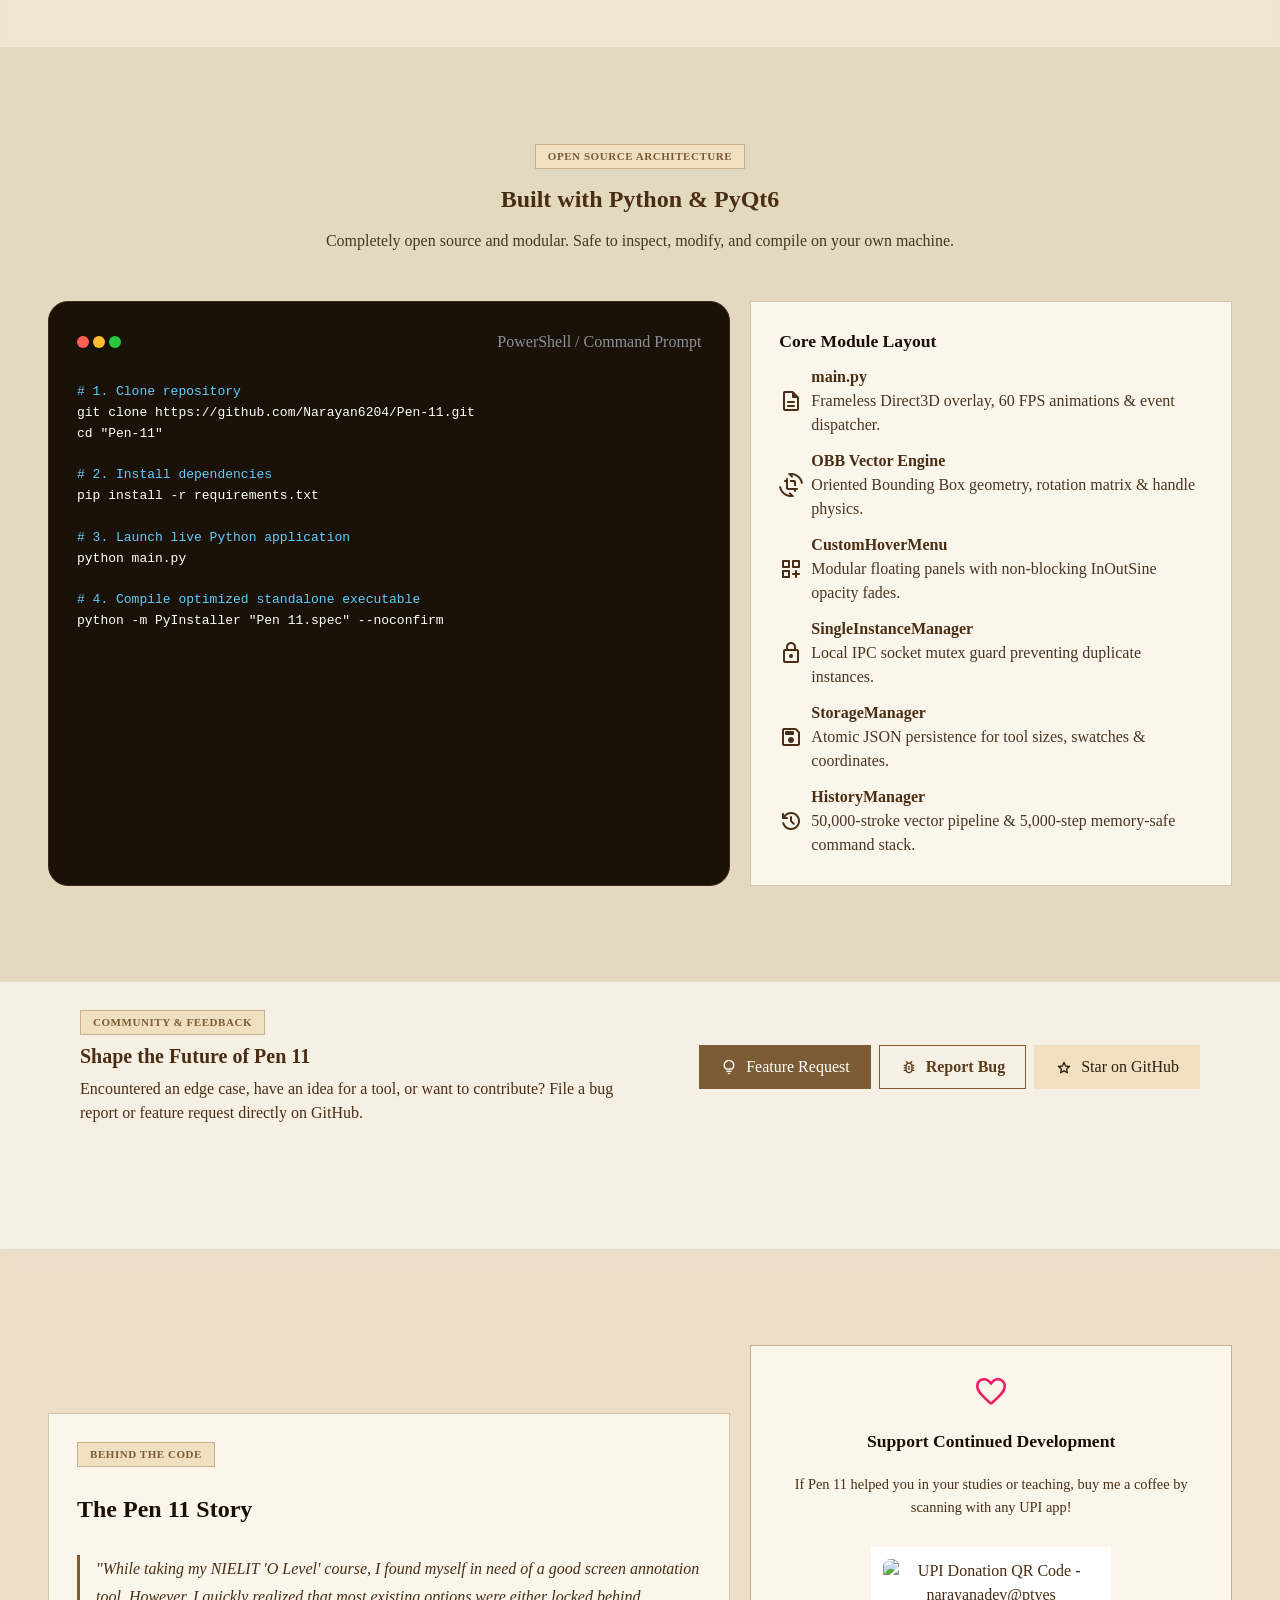
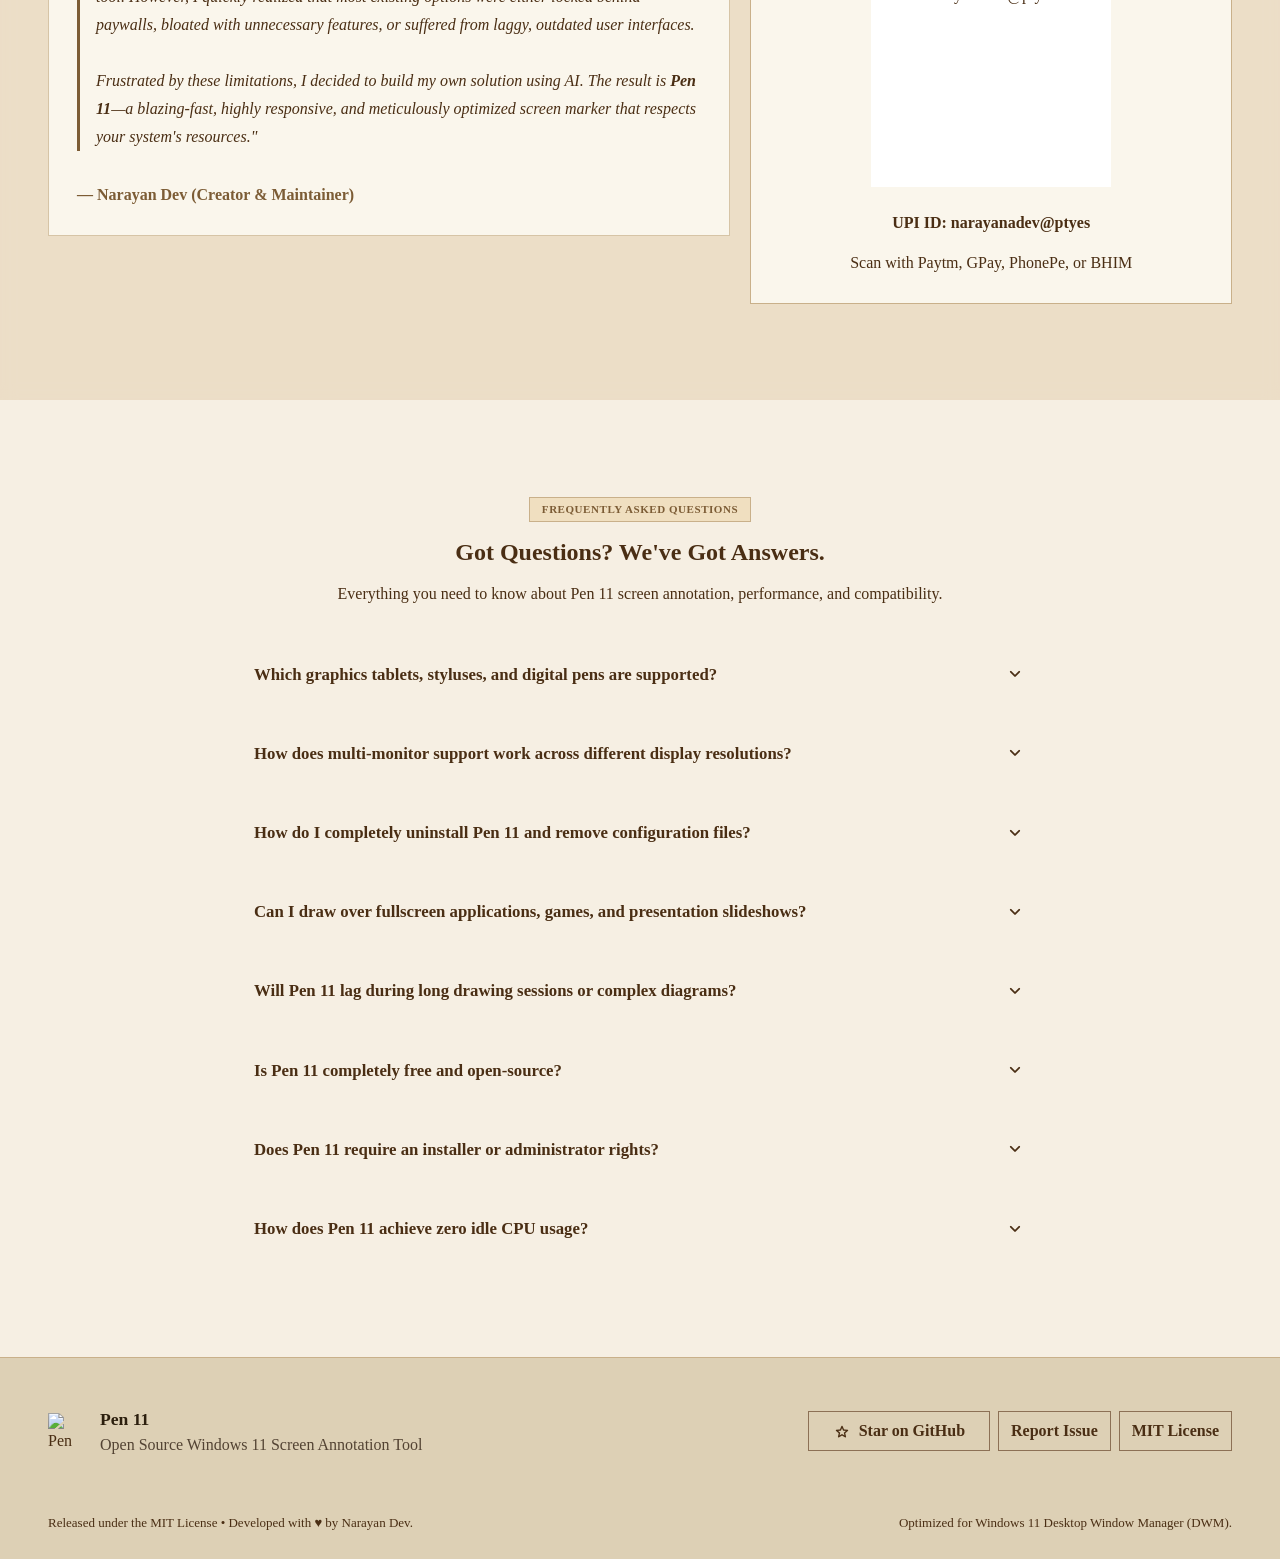
==== commit d60b17a0: "deploy: cf1260abda2b58232e95e38e4fa29891fb1eb2b9" ====
--- a/index.html
+++ b/index.html
@@ -11,7 +11,7 @@
 
   <!-- Primary SEO Metadata -->
   <meta name="title" content="Pen 11 — Free Screen Annotation Tool &amp; Marker for Windows">
-  <meta name="description" content="Download Pen 11: Free, open-source screen annotation tool and desktop marker for Windows 11. Draw on screen during presentations with zero lag &amp; 0% idle CPU.">
+  <meta name="description" content="Download Pen 11, a free open-source Windows screen annotation tool with pressure-sensitive inking, highlighter, eraser, Selection Mode, shapes, click-through Cursor mode, and independent canvas visibility controls.">
   <meta name="keywords" content="screen annotation tool, screen marker, draw on screen windows 11, screen pen tool, desktop drawing tool, presentation marker, digital whiteboard overlay, open source annotation">
   <meta name="author" content="Narayan Dev">
   <meta name="theme-color" content="#0061A4">
@@ -21,7 +21,7 @@
   <meta property="og:url" content="https://pen-11.pages.dev/">
   <meta property="og:site_name" content="Pen 11">
   <meta property="og:title" content="Pen 11 — Free Screen Annotation Tool &amp; Marker for Windows">
-  <meta property="og:description" content="Download Pen 11: Free, open-source screen annotation tool and desktop marker for Windows 11. Draw on screen during presentations with zero lag &amp; 0% idle CPU.">
+  <meta property="og:description" content="Download Pen 11, a free open-source Windows screen annotation tool with pressure-sensitive inking, Selection Mode, shapes, click-through Cursor mode, and independent canvas visibility controls.">
   <meta property="og:image" content="https://pen-11.pages.dev/assets/screenshot.png">
   <meta property="og:image:type" content="image/png">
   <meta property="og:image:width" content="1200">
@@ -33,7 +33,7 @@
   <meta name="twitter:card" content="summary_large_image">
   <meta name="twitter:url" content="https://pen-11.pages.dev/">
   <meta name="twitter:title" content="Pen 11 — Free Screen Annotation Tool &amp; Marker for Windows">
-  <meta name="twitter:description" content="Download Pen 11: Free, open-source screen annotation tool and desktop marker for Windows 11. Draw on screen during presentations with zero lag &amp; 0% idle CPU.">
+  <meta name="twitter:description" content="Download Pen 11, a free open-source Windows screen annotation tool with pressure-sensitive inking, Selection Mode, shapes, click-through Cursor mode, and independent canvas visibility controls.">
   <meta name="twitter:image" content="https://pen-11.pages.dev/assets/screenshot.png">
   <meta name="twitter:image:alt" content="Pen 11 Screen Annotation Tool for Windows 11">
 
@@ -104,11 +104,11 @@
         "operatingSystem": "Windows 10, Windows 11",
         "applicationCategory": "UtilitiesApplication",
         "applicationSubCategory": "Screen Annotation & Presentation Tool",
-        "description": "Ultra-lightweight, Direct3D 11 hardware-accelerated screen annotation and marker tool for Windows 11 with Native Win32 Hotkeys, Smart Vector Objects, 60 FPS animations, and zero idle CPU usage.",
+        "description": "Free open-source Windows screen annotation tool with pressure-sensitive inking, Selection Mode, precision shapes, click-through Cursor mode, bounded tool sizes, and native Win32 hotkeys.",
         "url": "https://pen-11.pages.dev/",
         "downloadUrl": "https://github.com/Narayan6204/Pen-11/releases/latest",
         "softwareVersion": "2.2.0",
-        "fileSize": "22.1MB",
+        "fileSize": "24.5MB",
         "license": "https://opensource.org/licenses/MIT",
         "isAccessibleForFree": true,
         "softwareRequirements": "Direct3D 11, Windows Desktop Window Manager (DWM)",
@@ -125,7 +125,9 @@
           "60 FPS smooth Qt animation engine",
           "Oriented Bounding Box (OBB) vector transformation and lasso",
           "Dedicated Precision Shapes toolbox (Line, Arrow, Rectangle, Rounded Rect, Circle, Triangle)",
-          "Modular floating color palette and high-DPI Windows 11 system tray integration",
+          "Modular floating color palette, temporary size feedback, and high-DPI Windows 11 system tray integration",
+          "Bounded Pen, Highlighter, and Eraser sizes for predictable rendering",
+          "Dedicated Selection Mode for lasso, move, rotate, scale, recolor, and delete",
           "50,000-stroke memory-safe vector pipeline with 5,000-step undo stack",
           "Zero window focus stealing during presentations"
         ],
@@ -290,7 +292,7 @@
             </h1>
 
             <p class="m3-body-large" style="max-width: 720px; margin-bottom: 28px;">
-              The fastest way to <strong>draw on screen in Windows 11</strong>—an open-source <strong>screen drawing tool</strong> with zero input lag. Hardware-accelerated Direct3D 11 inking, 60 FPS fluid animation engine, Smart Vector Objects with OBB rotation, persistent settings storage, and near 0% idle CPU usage. Completely free and open-source.
+              A focused way to <strong>draw on screen in Windows 11</strong>—an open-source <strong>screen annotation tool</strong> with pressure-sensitive Pen, Highlighter, Eraser, Selection Mode, precision Shapes, click-through Cursor mode, and independent canvas visibility. Completely free and open-source.
             </p>
 
             <div class="m3-flex-row m3-gap-md" style="flex-wrap: wrap; justify-content: center;">
@@ -298,7 +300,7 @@
                 <svg width="18" height="18" viewBox="0 0 88 88" fill="currentColor" aria-hidden="true" style="flex-shrink: 0;">
                   <path d="M0 0h41.6v41.6H0V0zm46.4 0H88v41.6H46.4V0zM0 46.4h41.6V88H0V46.4zm46.4 0H88V88H46.4V46.4z"/>
                 </svg>
-                <span>Download Pen 11 (<span data-gh-size>22.1 MB</span>)</span>
+                <span>Download Pen 11 (<span data-gh-size>24.5 MB</span>)</span>
                 <span class="material-symbols-rounded" style="font-size: 20px;">expand_more</span>
               </button>
               <a href="#features" class="m3-btn m3-btn-outlined" style="height: 48px; padding: 0 24px; font-size: 1rem;">
@@ -330,7 +332,7 @@
                   <span class="material-symbols-rounded sys-req-icon">memory</span>
                   <div class="sys-req-text">
                     <span class="sys-req-label">Memory (RAM)</span>
-                    <span class="sys-req-val">50 MB Minimum <span style="font-size: 11px; font-weight: normal; opacity: 0.85;">(&lt;0.1% usage)</span></span>
+                    <span class="sys-req-val">Portable Windows desktop app <span style="font-size: 11px; font-weight: normal; opacity: 0.85;">(no installer required)</span></span>
                   </div>
                 </div>
 
@@ -346,7 +348,7 @@
                   <span class="material-symbols-rounded sys-req-icon">folder_zip</span>
                   <div class="sys-req-text">
                     <span class="sys-req-label">Disk Storage</span>
-                    <span class="sys-req-val"><span data-gh-size>22.1 MB</span> <span style="font-size: 11px; font-weight: normal; opacity: 0.85;">(EXE / ZIP Available)</span></span>
+                    <span class="sys-req-val"><span data-gh-size>24.5 MB</span> <span style="font-size: 11px; font-weight: normal; opacity: 0.85;">(EXE / ZIP Available)</span></span>
                   </div>
                 </div>
               </div>
@@ -388,7 +390,7 @@
               <div class="toolbar-divider toolbar-collapsible"></div>
 
               <!-- 3. Select / Transform Tool (↖️) -->
-              <button class="toolbar-tool-btn toolbar-collapsible" data-tool="select" title="Select / Transform (Ctrl+4)" aria-label="Selection tool">
+              <button class="toolbar-tool-btn toolbar-collapsible" data-tool="select" title="Selection Mode (Ctrl+Alt+S)" aria-label="Selection Mode">
                 <span>↖️</span>
               </button>
 
@@ -539,7 +541,7 @@
                 </div>
                 <h3 class="bento-card-title">Download &amp; Launch</h3>
                 <p class="bento-card-description" style="margin-bottom: 16px;">
-                  Download the portable standalone <code class="m3-kbd">Pen 11.exe</code> (<span data-gh-size>22.1 MB</span>). Double-click to launch immediately—runs 100% locally with zero background services.
+                  Download the portable standalone <code class="m3-kbd">Pen 11.exe</code> (<span data-gh-size>24.5 MB</span>). Double-click to launch immediately—runs 100% locally with zero background services.
                 </p>
               </div>
               <div style="margin-top: 12px;">
@@ -580,7 +582,7 @@
                   </div>
                   <span class="m3-badge-pill" style="font-weight: 700;">STEP 3</span>
                 </div>
-                <h3 class="bento-card-title">Toggle with Ctrl+5</h3>
+                <h3 class="bento-card-title">Toggle with Ctrl+Shift+2</h3>
                 <p class="bento-card-description" style="margin-bottom: 16px;">
                   Press <kbd>Ctrl</kbd>+<kbd>5</kbd> to toggle ink visibility and glide the toolbar into an unobtrusive pill handle. Press <kbd>Ctrl</kbd>+<kbd>Shift</kbd>+<kbd>C</kbd> to wipe all annotations clean instantly.
                 </p>
@@ -622,7 +624,7 @@
                 <div class="m3-badge-pill" style="align-self: flex-start; font-size: 11px;">12-Color Palette</div>
                 <h3 class="m3-title-medium">Palette & Precision Sizer</h3>
                 <p class="m3-body-medium">
-                  12 high-contrast curated swatches with instant stroke-width adjustments, non-blocking opacity fades, and auto-persistence to disk.
+                  12 high-contrast curated swatches with bounded tool sizes, one-pixel keyboard adjustment, temporary size feedback, and session-only palette docking.
                 </p>
               </div>
             </article>
@@ -650,7 +652,7 @@
                 <div class="m3-badge-pill" style="align-self: flex-start; font-size: 11px;">State Machine Flyout</div>
                 <h3 class="m3-title-medium">Monkey Mode & Minimal Pill</h3>
                 <p class="m3-body-medium">
-                  Instantly switch between Active Ink (🐵), Cursor Pass-Through (🐒), and smooth 240ms cubic-bezier minimal pill collapse (🙈).
+                  Toggle Active Ink and click-through Cursor mode with <code>Ctrl+Shift+1</code>, or independently hide the canvas with <code>Ctrl+Shift+2</code>.
                 </p>
               </div>
             </article>
@@ -710,7 +712,7 @@
               </div>
               <h3 class="bento-card-title">Independent Floating Panels</h3>
               <p class="bento-card-description">
-                Color Palette, Shapes Menu, and Cursor Toolbars function as modular floating panels. Attached panels glide seamlessly during drag, and remember customized screen coordinates independently.
+                Color Palette, Shapes Menu, and Cursor Toolbars function as modular floating panels. Toolbar and Shapes positions persist, while the Color Palette docks beside the toolbar on each reopen.
               </p>
             </article>
 
@@ -752,7 +754,7 @@
               </div>
               <h3 class="bento-card-title">Persistent State & IPC Guard</h3>
               <p class="bento-card-description">
-                StorageManager auto-saves custom tool sizes, active swatches, and coordinates to disk. Local IPC socket locks ensure a single instance runs with zero hotkey conflicts.
+                Settings persist tool sizes, colors, shapes, and toolbar placement. The color palette docks beside the toolbar on each reopen, while local IPC socket locks ensure a single instance.
               </p>
             </article>
 
@@ -929,7 +931,7 @@
 
             <div class="bento-card bento-col-3">
               <span class="m3-title-small" style="">BINARY SIZE</span>
-              <div class="m3-display-small" style="color: var(--md-sys-color-primary); margin: 8px 0 4px;" data-gh-size>22.1 MB</div>
+              <div class="m3-display-small" style="color: var(--md-sys-color-primary); margin: 8px 0 4px;" data-gh-size>24.5 MB</div>
               <p class="m3-body-small" style="">Standalone portable executable. Zero install.</p>
             </div>
 
@@ -941,12 +943,12 @@
               <svg width="18" height="18" viewBox="0 0 88 88" fill="currentColor" aria-hidden="true" style="flex-shrink: 0;">
                 <path d="M0 0h41.6v41.6H0V0zm46.4 0H88v41.6H46.4V0zM0 46.4h41.6V88H0V46.4zm46.4 0H88V88H46.4V46.4z"/>
               </svg>
-              <span>Download Pen 11 Free (<span data-gh-size>22.1 MB</span>)</span>
+              <span>Download Pen 11 Free (<span data-gh-size>24.5 MB</span>)</span>
               <span class="material-symbols-rounded" style="font-size: 20px;">expand_more</span>
             </button>
             <span class="m3-label-small" style="margin-top: 12px; color: var(--md-sys-color-on-surface-variant); display: inline-flex; align-items: center; gap: 6px;">
               <span class="material-symbols-rounded" style="font-size: 14px; color: var(--md-sys-color-primary);">check_circle</span>
-              <span>Windows 11 / 10 (64-bit) • Min 50 MB RAM • Direct3D 11 • Portable Standalone</span>
+              <span>Windows 11 / 10 (64-bit) • Direct3D 11 • Portable Standalone</span>
             </span>
           </div>
 
@@ -1038,7 +1040,7 @@
                 </tr>
                 <tr>
                   <td><strong>Memory &amp; Idle CPU</strong></td>
-                  <td style="background-color: rgba(124, 92, 53, 0.05); font-weight: 600;">&lt; 50 MB RAM, 0.0% idle CPU (Direct3D 11 hardware DWM)</td>
+                  <td style="background-color: rgba(124, 92, 53, 0.05); font-weight: 600;">Hardware-accelerated overlay with cached vector rendering</td>
                   <td>80–150 MB RAM, background helper services</td>
                   <td>~40–60 MB RAM, software rasterized</td>
                 </tr>
@@ -1124,14 +1126,19 @@
                   <td class="shortcut-desc">Erases strokes point-by-point or smart objects by proximity.</td>
                 </tr>
                 <tr>
-                  <td class="shortcut-action">Select / Cursor Mode</td>
-                  <td class="shortcut-keys"><div class="m3-kbd-group"><kbd>Ctrl</kbd> + <kbd>4</kbd></div></td>
-                  <td class="shortcut-desc">Enables cursor click-through mode, lasso circle-to-select, and OBB transformation.</td>
+                  <td class="shortcut-action">Selection Mode</td>
+                  <td class="shortcut-keys"><div class="m3-kbd-group"><kbd>Ctrl</kbd> + <kbd>Alt</kbd> + <kbd>S</kbd></div></td>
+                  <td class="shortcut-desc">Activates lasso selection and vector move, rotate, scale, recolor, and delete controls.</td>
+                </tr>
+                <tr>
+                  <td class="shortcut-action">Toggle Cursor Mode</td>
+                  <td class="shortcut-keys"><div class="m3-kbd-group"><kbd>Ctrl</kbd> + <kbd>Shift</kbd> + <kbd>1</kbd></div></td>
+                  <td class="shortcut-desc">Enables click-through Cursor mode while preserving visible drawings.</td>
                 </tr>
                 <tr>
                   <td class="shortcut-action">Toggle Canvas Visibility</td>
-                  <td class="shortcut-keys"><div class="m3-kbd-group"><kbd>Ctrl</kbd> + <kbd>5</kbd></div></td>
-                  <td class="shortcut-desc">Collapses toolbar to minimal pill (🙈) and temporarily hides ink without clearing.</td>
+                  <td class="shortcut-keys"><div class="m3-kbd-group"><kbd>Ctrl</kbd> + <kbd>Shift</kbd> + <kbd>2</kbd></div></td>
+                  <td class="shortcut-desc">Collapses or expands the toolbar and hides or shows ink without clearing.</td>
                 </tr>
                 <tr>
                   <td class="shortcut-action">Undo Last Action</td>
@@ -1580,7 +1587,7 @@
           </div>
         </div>
         <div style="text-align: right;">
-          <span class="m3-label-small" style="font-weight: 700; color: var(--md-sys-color-primary);" data-gh-size>22.1 MB</span>
+          <span class="m3-label-small" style="font-weight: 700; color: var(--md-sys-color-primary);" data-gh-size>24.5 MB</span>
           <span class="material-symbols-rounded" style="display: block; font-size: 18px; color: var(--md-sys-color-primary); margin-top: 2px;">download</span>
         </div>
       </a>
@@ -1607,7 +1614,7 @@
           </div>
         </div>
         <div style="text-align: right;">
-          <span class="m3-label-small" style="font-weight: 700; color: #0F9D58;" data-gh-size>22.1 MB</span>
+          <span class="m3-label-small" style="font-weight: 700; color: #0F9D58;" data-gh-size>24.5 MB</span>
           <span class="material-symbols-rounded" style="display: block; font-size: 18px; color: #0F9D58; margin-top: 2px;">bolt</span>
         </div>
       </a>
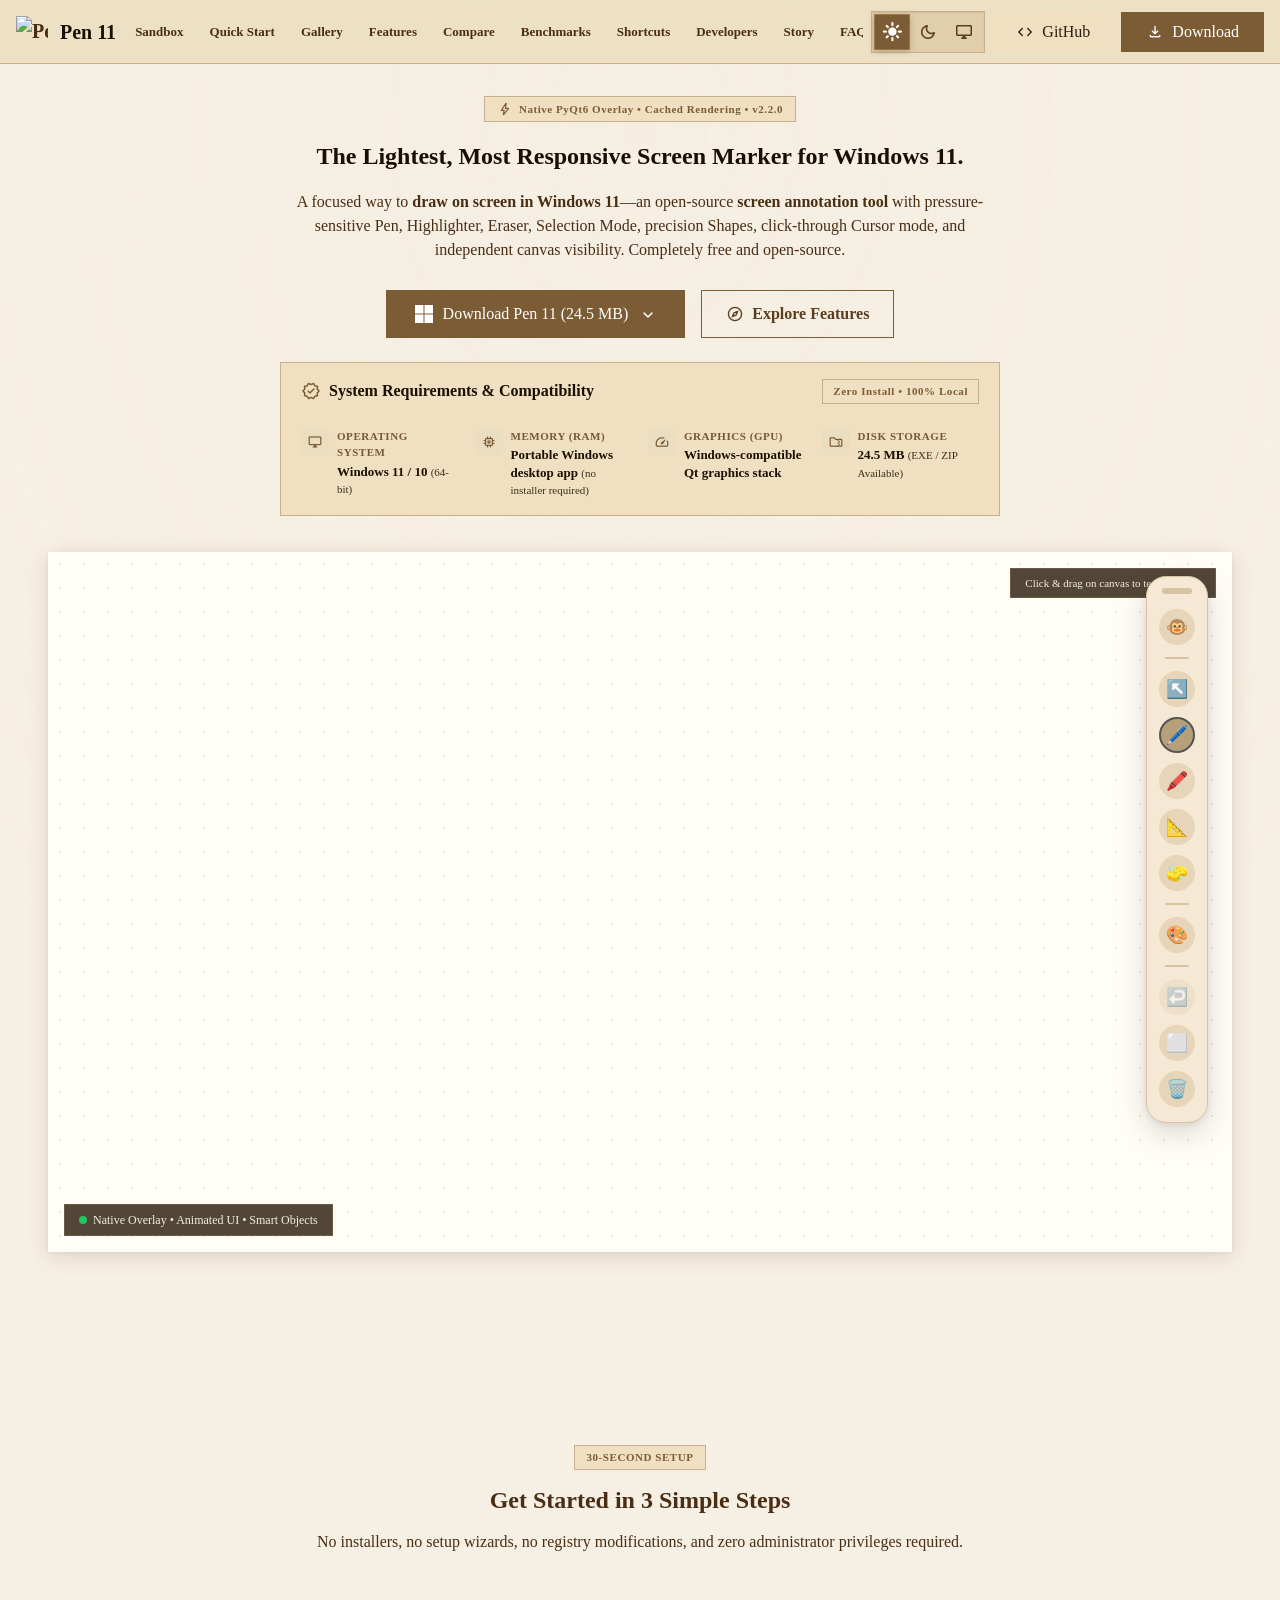
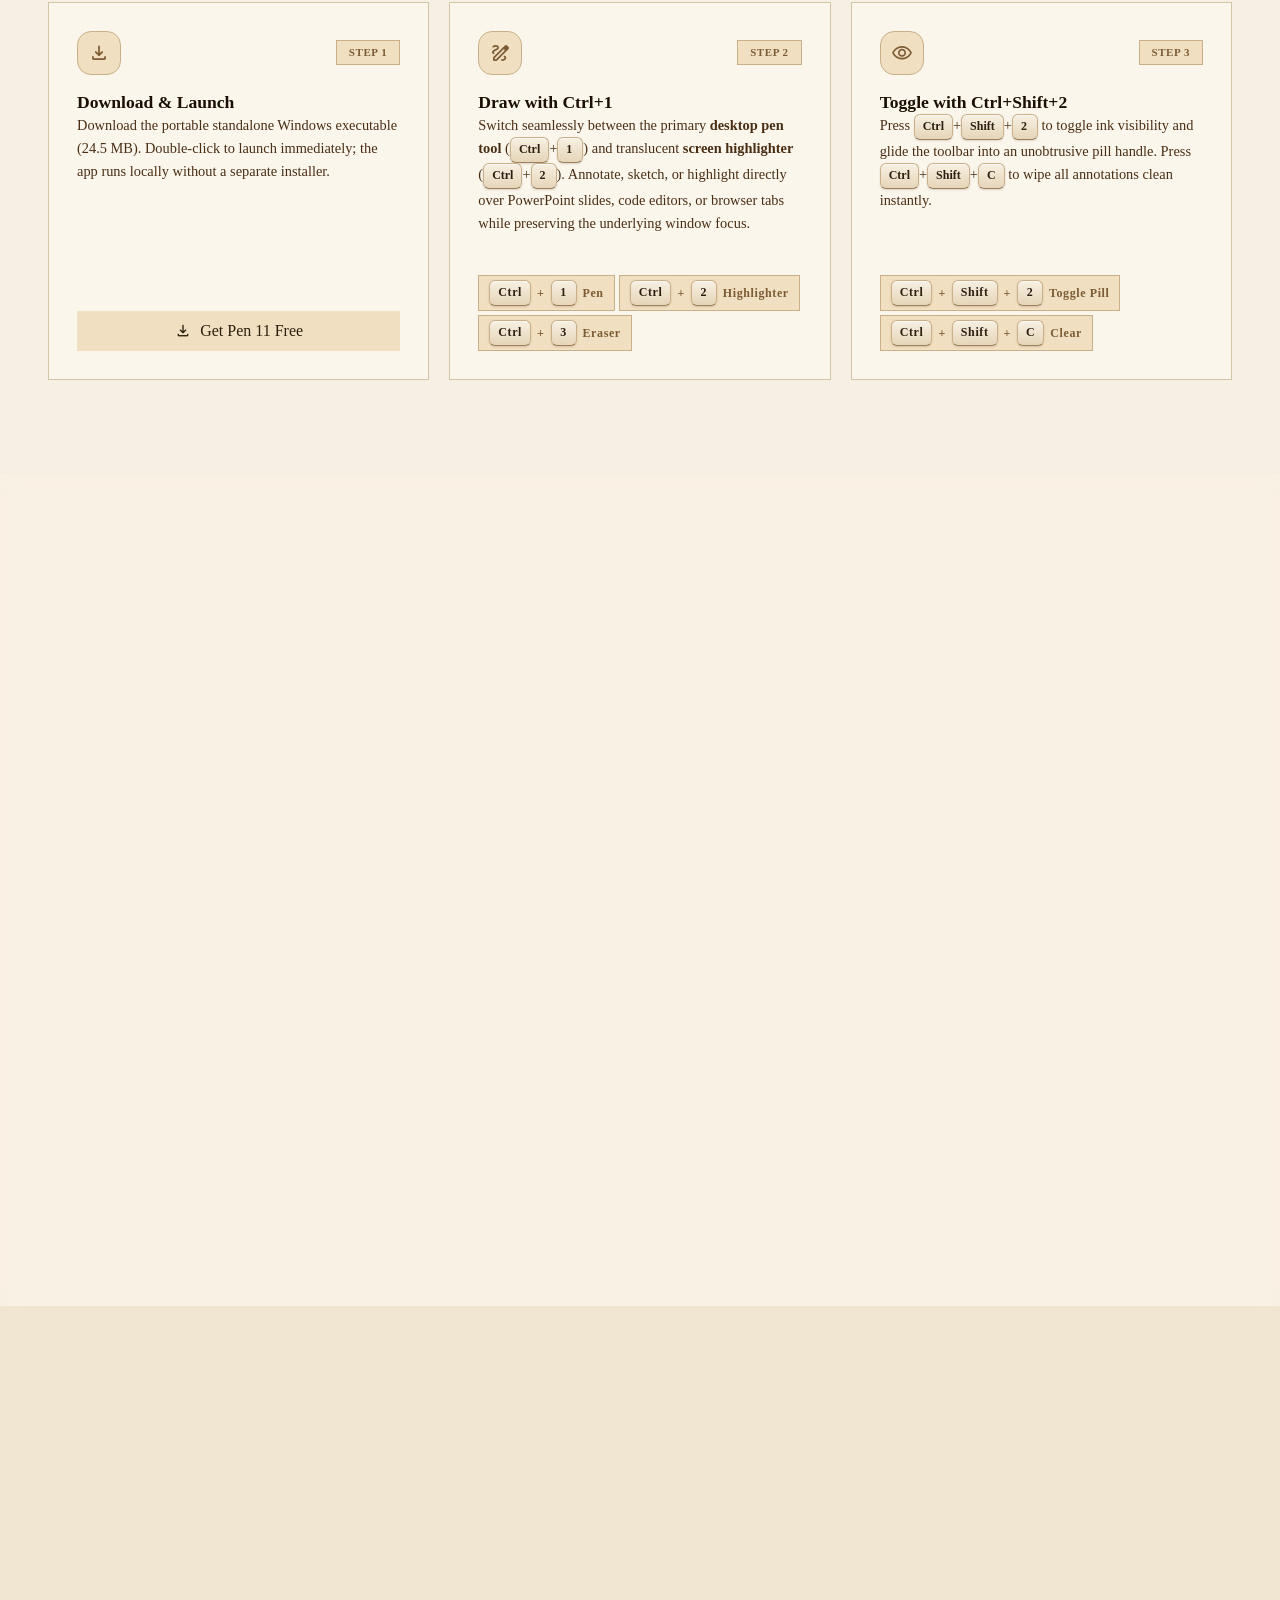
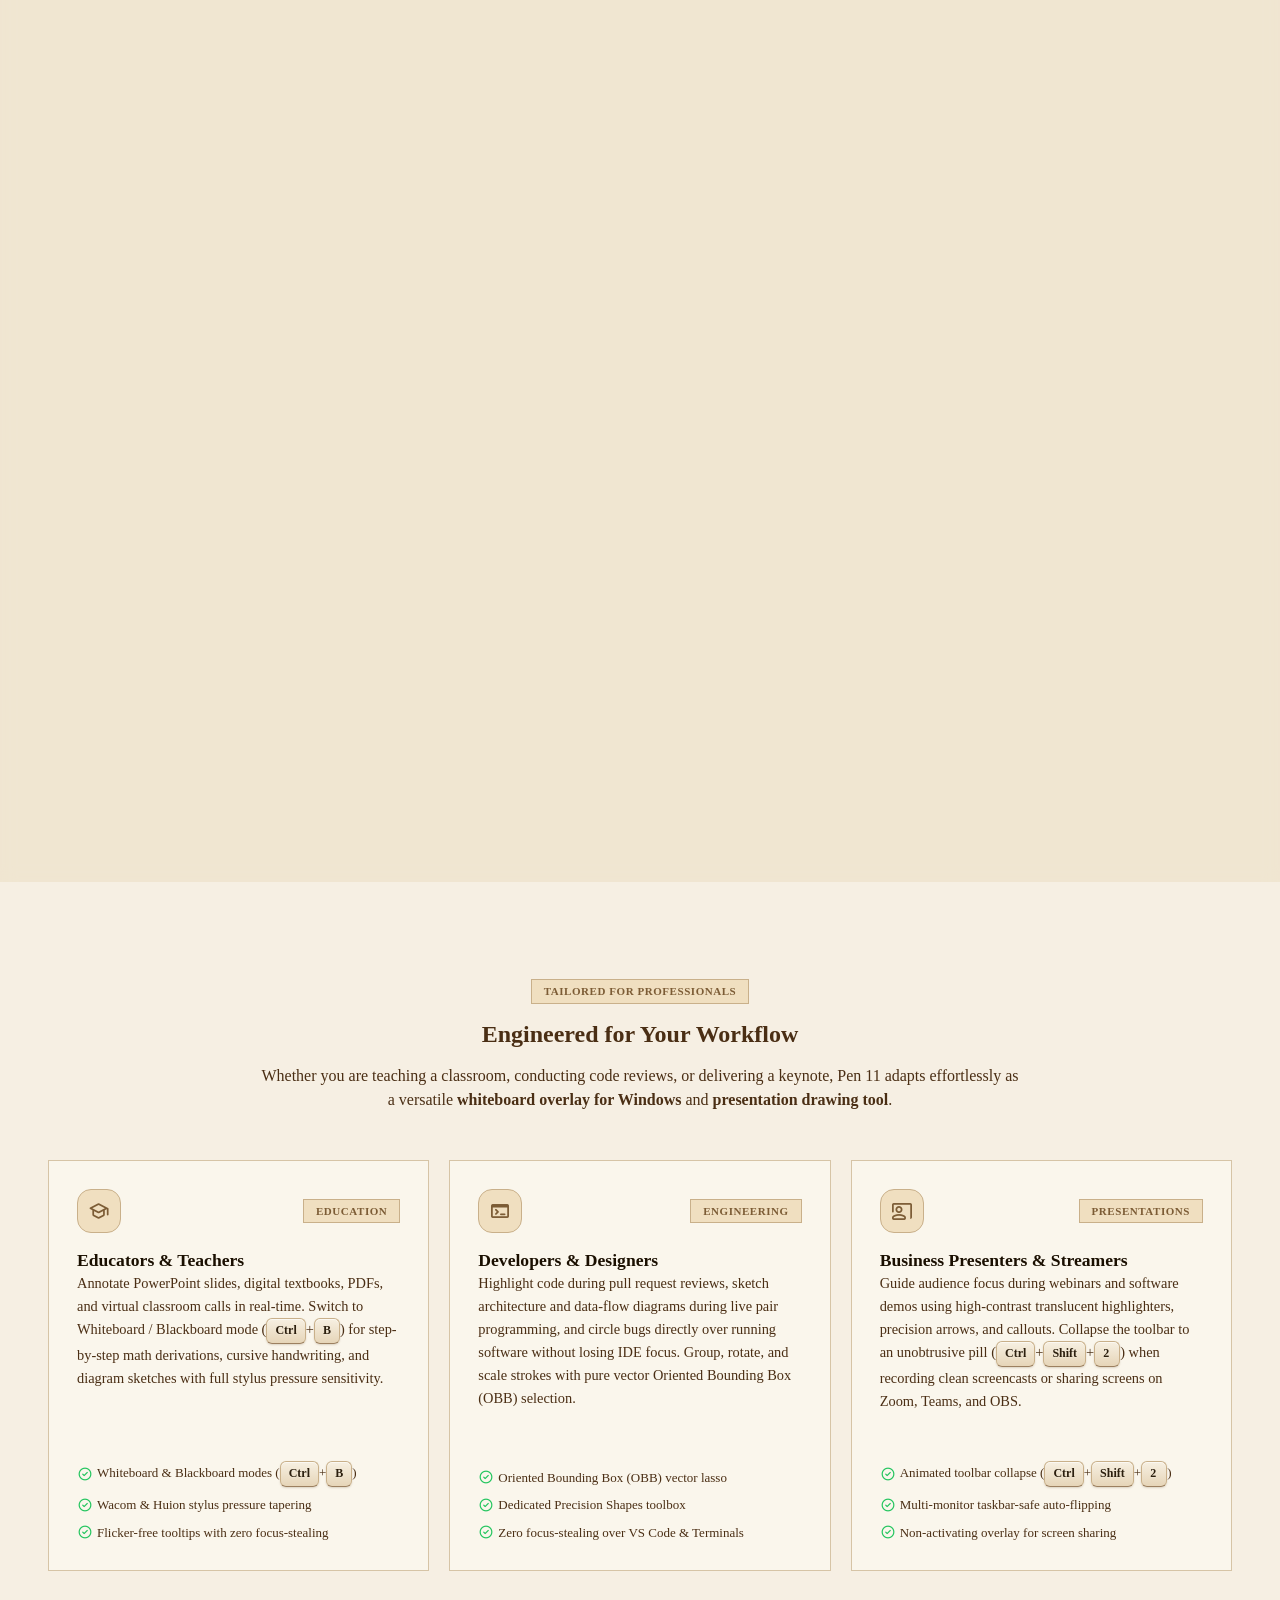
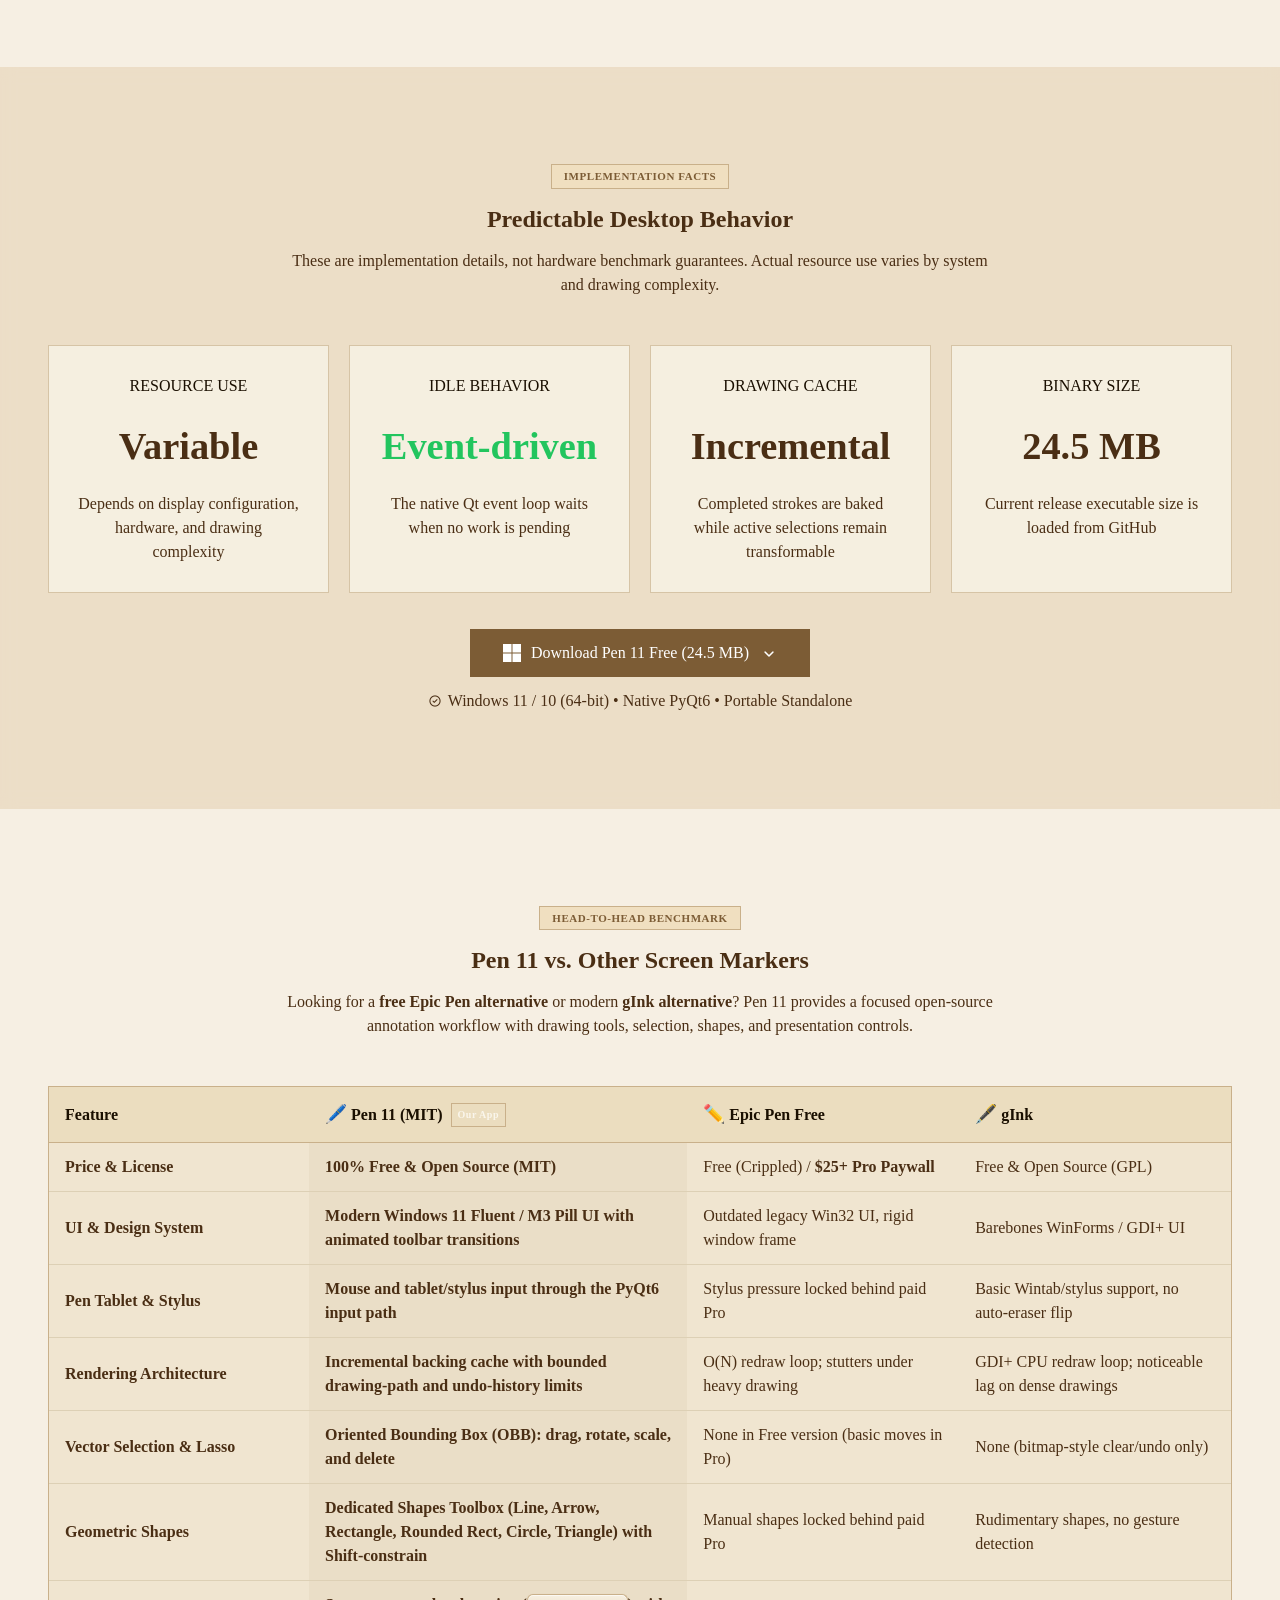
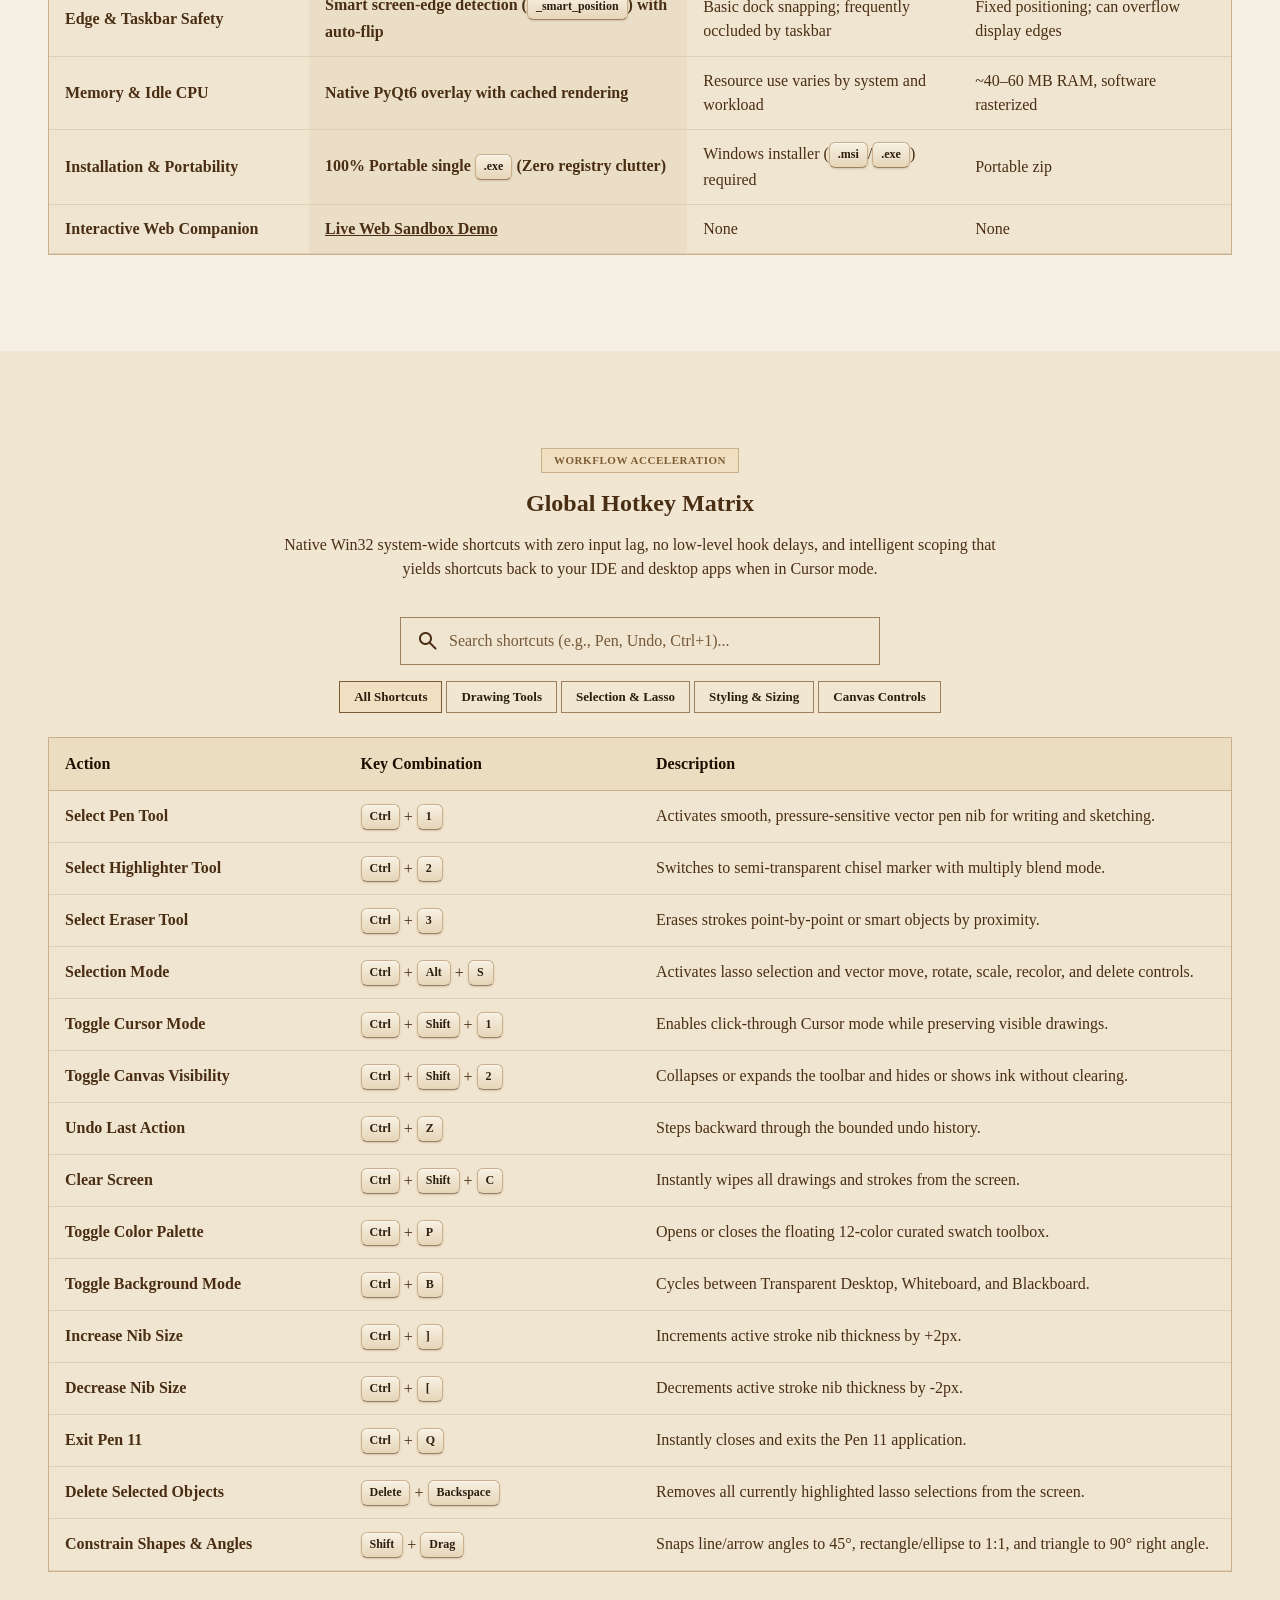
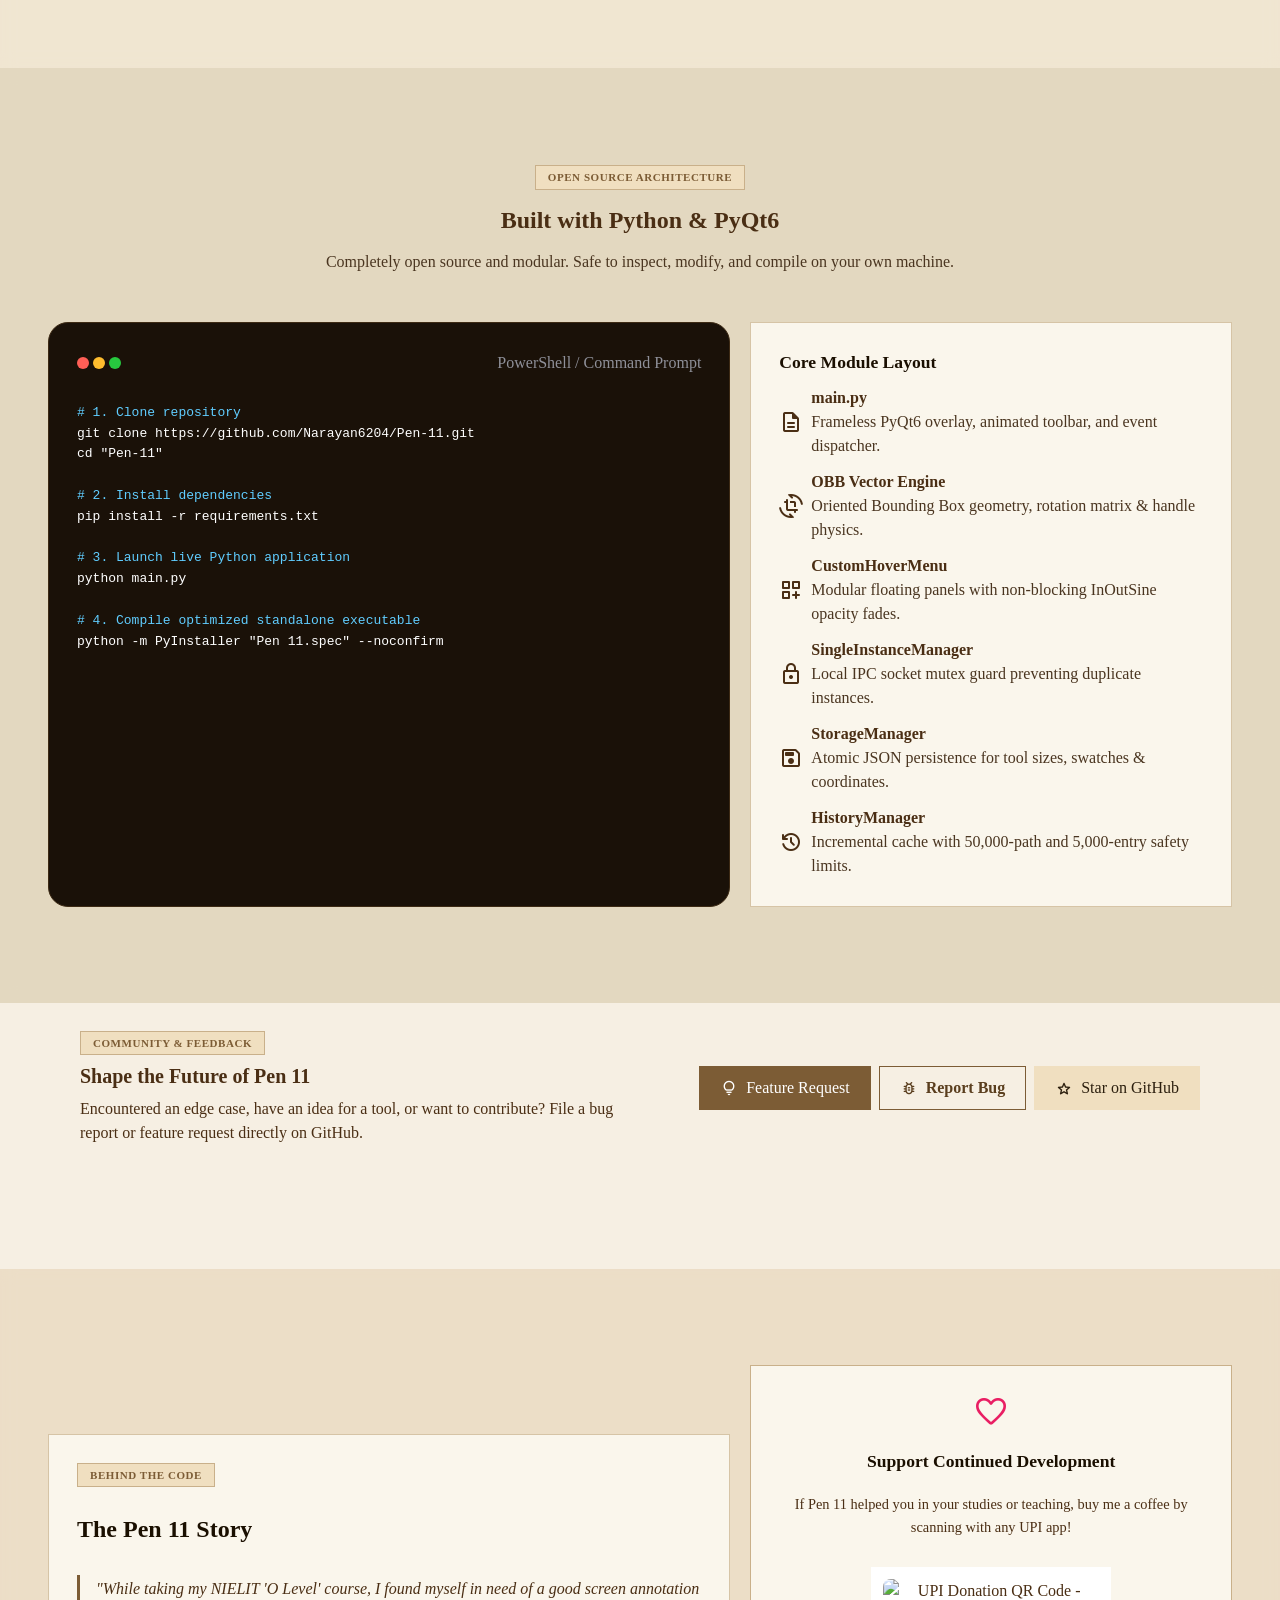
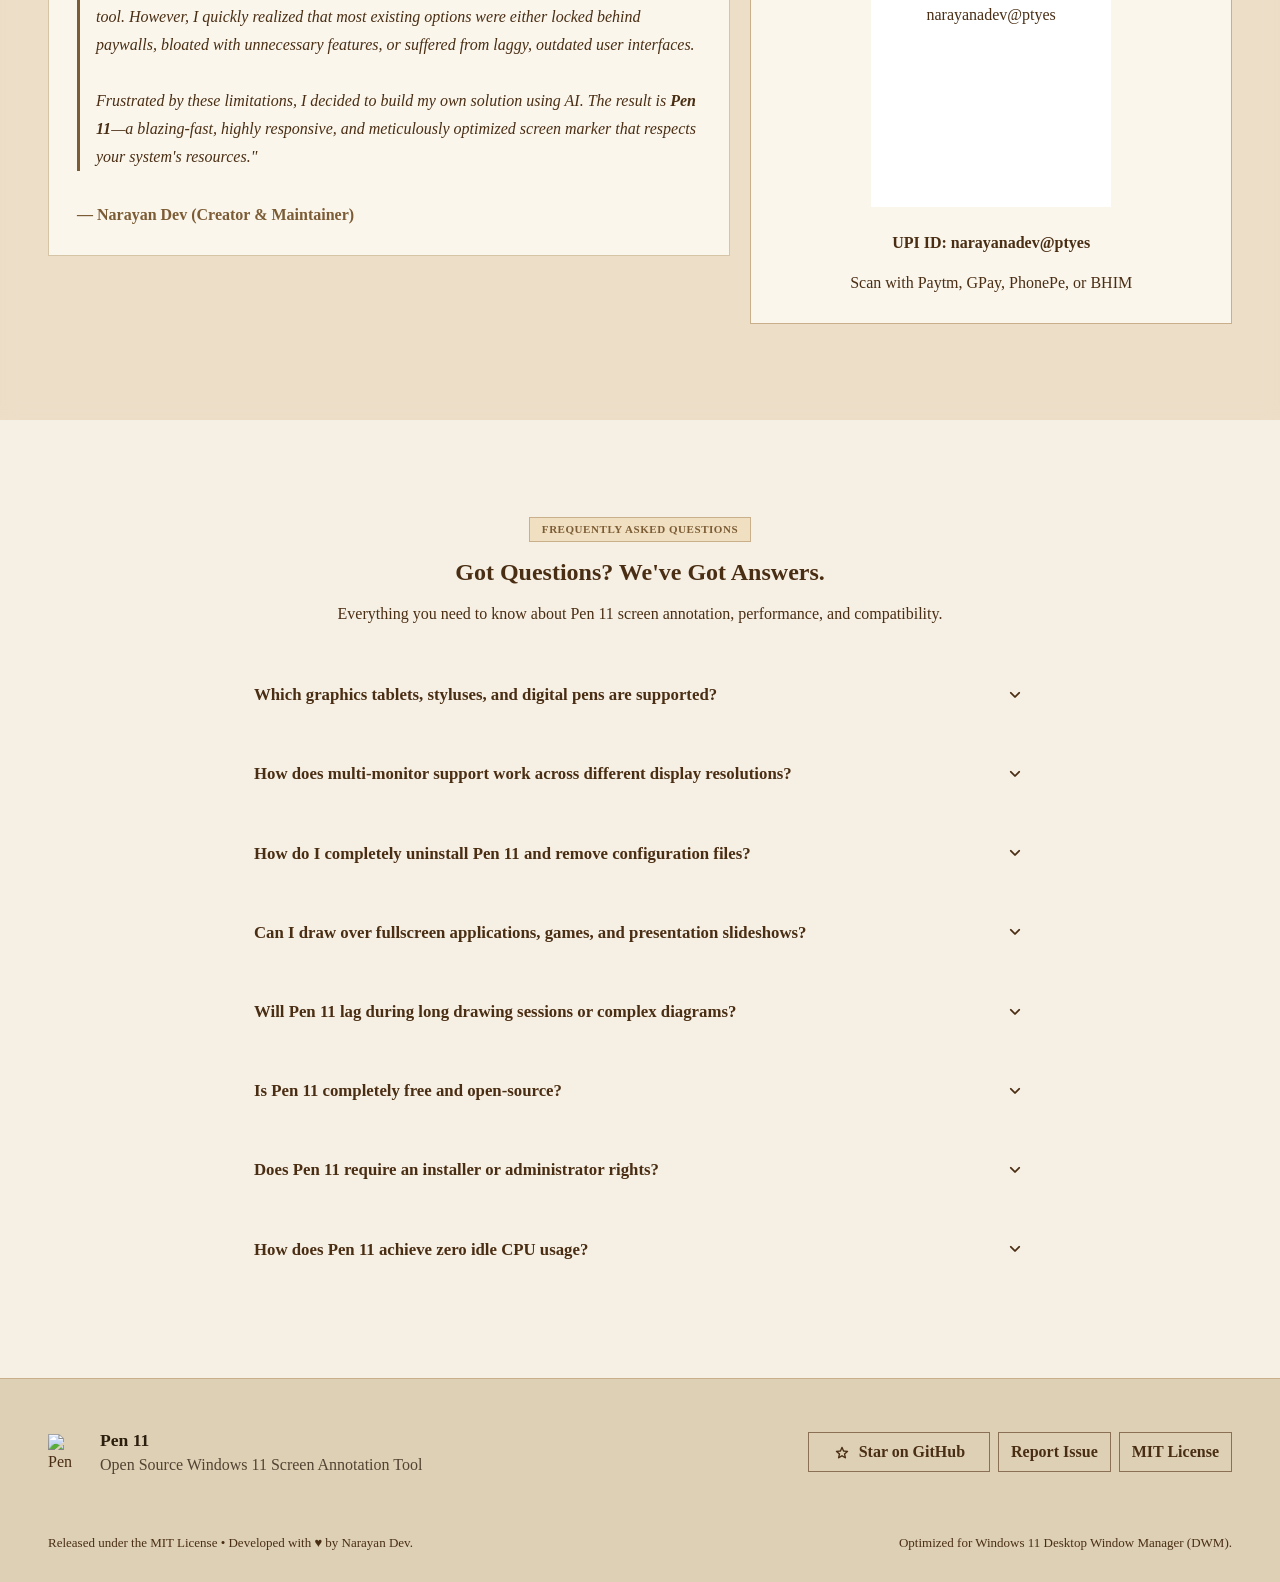
==== commit 769daa04: "deploy: b226a5571d045d7550d2e446f544a90ab659ead2" ====
--- a/index.html
+++ b/index.html
@@ -111,7 +111,7 @@
         "fileSize": "24.5MB",
         "license": "https://opensource.org/licenses/MIT",
         "isAccessibleForFree": true,
-        "softwareRequirements": "Direct3D 11, Windows Desktop Window Manager (DWM)",
+        "softwareRequirements": "Windows 10 or Windows 11 desktop environment",
         "image": "https://pen-11.pages.dev/assets/screenshot.png",
         "screenshot": [
           "https://pen-11.pages.dev/assets/screenshot.png",
@@ -121,14 +121,14 @@
         ],
         "featureList": [
           "Native Win32 RegisterHotKey engine with intelligent scoped shortcuts",
-          "Direct3D 11 hardware-accelerated Two-Layer Backing Cache",
-          "60 FPS smooth Qt animation engine",
+          "Incremental high-DPI backing cache with live vector selection",
+          "Animated Qt toolbar transitions",
           "Oriented Bounding Box (OBB) vector transformation and lasso",
           "Dedicated Precision Shapes toolbox (Line, Arrow, Rectangle, Rounded Rect, Circle, Triangle)",
           "Modular floating color palette, temporary size feedback, and high-DPI Windows 11 system tray integration",
           "Bounded Pen, Highlighter, and Eraser sizes for predictable rendering",
           "Dedicated Selection Mode for lasso, move, rotate, scale, recolor, and delete",
-          "50,000-stroke memory-safe vector pipeline with 5,000-step undo stack",
+          "Incremental drawing cache with bounded 50,000-path and 5,000-entry history limits",
           "Zero window focus stealing during presentations"
         ],
         "offers": {
@@ -152,7 +152,7 @@
             "name": "Which graphics tablets, styluses, and digital pens are supported?",
             "acceptedAnswer": {
               "@type": "Answer",
-              "text": "Pen 11 provides native, hardware-level support for any tablet or stylus compatible with Windows Ink / Wintab, including Wacom (Intuos, One, Cintiq), Huion, XP-Pen, Gaomon, and Microsoft Surface Pen. The app reads raw hardware pressure values via tabletEvent() for smooth, natural stroke tapering and automatically detects when you flip your stylus over (PointerType.Eraser) to erase without touching the toolbar."
+              "text": "Pen 11 accepts mouse and tablet/stylus input through the PyQt6 input path. Pressure-sensitive input and stylus eraser behavior depend on the device and Windows driver."
             }
           },
           {
@@ -160,7 +160,7 @@
             "name": "How does multi-monitor support work across different display resolutions?",
             "acceptedAnswer": {
               "@type": "Answer",
-              "text": "Pen 11 is multi-monitor native: its drawing canvas spans your entire virtual desktop across all connected monitors, whether 1080p, 2K, 4K, or mixed DPI. Its smart positioning engine (_smart_position()) detects screen boundaries using QApplication.screenAt() and automatically flips flyout panels horizontally or vertically so palettes and menus never clip off-screen or slip under the Windows Taskbar."
+              "text": "Pen 11 supports virtual desktop geometry and multi-monitor screen changes. Floating panels use available screen geometry to keep their placement within display boundaries."
             }
           },
           {
@@ -184,7 +184,7 @@
             "name": "Will Pen 11 lag during long drawing sessions or complex diagrams?",
             "acceptedAnswer": {
               "@type": "Answer",
-              "text": "No. Unlike traditional tools that redraw every single vector point from scratch on every frame, Pen 11 uses a Two-Layer Accelerated Backing Cache: completed strokes are permanently rasterized into a high-DPI Direct3D 11 off-screen buffer. You can ink 50,000+ strokes without dropping below 60 FPS or experiencing stroke accumulation lag."
+              "text": "Pen 11 incrementally bakes completed strokes into a high-DPI backing cache and keeps selected objects available for vector transforms. The desktop app bounds drawing paths at 50,000 and undo history at 5,000 entries. Actual performance depends on display size, hardware, and drawing complexity."
             }
           },
           {
@@ -200,7 +200,7 @@
             "name": "Does Pen 11 require an installer or administrator rights?",
             "acceptedAnswer": {
               "@type": "Answer",
-              "text": "No installation required. Pen 11 is shipped as a standalone portable Pen.11.exe and compressed .ZIP archive. You can download and run it directly from your Downloads folder, Desktop, or USB drive without administrator privileges."
+              "text": "No installation wizard is required. Pen 11 is shipped as a standalone Windows executable and compressed ZIP archive. You can download and run it directly from your Downloads folder, Desktop, or USB drive; administrator requirements can depend on the Windows environment."
             }
           },
           {
@@ -208,7 +208,7 @@
             "name": "How does Pen 11 achieve zero idle CPU usage?",
             "acceptedAnswer": {
               "@type": "Answer",
-              "text": "Unlike web/Electron-based tools that run heavy Chromium background loops, Pen 11 is built on native Direct3D 11 and Qt bindings. When you are not drawing, its event loop sleeps at 0.0% CPU and renders only modified dirty rects during active mouse/stylus strokes."
+              "text": "Pen 11 is a native PyQt6 desktop application with an event-driven idle loop and incremental backing cache. Resource use depends on display configuration, hardware, graphics drivers, and drawing complexity."
             }
           }
         ]
@@ -284,7 +284,7 @@
           <div class="m3-flex-col m3-align-center" style="text-align: center; max-width: 900px; margin: 0 auto 36px;">
             <div class="m3-badge-pill" style="margin-bottom: 16px;">
               <span class="material-symbols-rounded" style="font-size: 16px;">bolt</span>
-              <span>Direct3D 11 GPU Pipeline • 60 FPS Fluid Animations • <span data-gh-version>v2.2.0</span></span>
+              <span>Native PyQt6 Overlay • Cached Rendering • <span data-gh-version>v2.2.0</span></span>
             </div>
 
             <h1 id="hero-title" class="m3-display-medium" style="margin-bottom: 16px; font-weight: 800;">
@@ -340,7 +340,7 @@
                   <span class="material-symbols-rounded sys-req-icon">speed</span>
                   <div class="sys-req-text">
                     <span class="sys-req-label">Graphics (GPU)</span>
-                    <span class="sys-req-val">Direct3D 11 <span style="font-size: 11px; font-weight: normal; opacity: 0.85;">(Hardware DWM)</span></span>
+                    <span class="sys-req-val">Windows-compatible Qt graphics stack</span>
                   </div>
                 </div>
 
@@ -497,7 +497,7 @@
             <div class="canvas-hud-bottom-left">
               <div class="hud-pill">
                 <div class="hud-pill-dot"></div>
-                <span>Direct3D 11 • 60 FPS • Smart Objects</span>
+                <span>Native Overlay • Animated UI • Smart Objects</span>
               </div>
             </div>
 
@@ -541,7 +541,7 @@
                 </div>
                 <h3 class="bento-card-title">Download &amp; Launch</h3>
                 <p class="bento-card-description" style="margin-bottom: 16px;">
-                  Download the portable standalone <code class="m3-kbd">Pen 11.exe</code> (<span data-gh-size>24.5 MB</span>). Double-click to launch immediately—runs 100% locally with zero background services.
+                  Download the portable standalone Windows executable (<span data-gh-size>24.5 MB</span>). Double-click to launch immediately; the app runs locally without a separate installer.
                 </p>
               </div>
               <div style="margin-top: 12px;">
@@ -563,7 +563,7 @@
                 </div>
                 <h3 class="bento-card-title">Draw with Ctrl+1</h3>
                 <p class="bento-card-description" style="margin-bottom: 16px;">
-                  Switch seamlessly between the primary <strong>desktop pen tool</strong> (<kbd>Ctrl</kbd>+<kbd>1</kbd>) and translucent <strong>screen highlighter</strong> (<kbd>Ctrl</kbd>+<kbd>2</kbd>). Annotate, sketch, or highlight directly over PowerPoint slides, code editors, or browser tabs with zero window focus stealing and Direct3D 11 sub-millisecond response.
+                  Switch seamlessly between the primary <strong>desktop pen tool</strong> (<kbd>Ctrl</kbd>+<kbd>1</kbd>) and translucent <strong>screen highlighter</strong> (<kbd>Ctrl</kbd>+<kbd>2</kbd>). Annotate, sketch, or highlight directly over PowerPoint slides, code editors, or browser tabs while preserving the underlying window focus.
                 </p>
               </div>
               <div class="m3-flex-row m3-gap-xs" style="flex-wrap: wrap; margin-top: 12px;">
@@ -584,11 +584,11 @@
                 </div>
                 <h3 class="bento-card-title">Toggle with Ctrl+Shift+2</h3>
                 <p class="bento-card-description" style="margin-bottom: 16px;">
-                  Press <kbd>Ctrl</kbd>+<kbd>5</kbd> to toggle ink visibility and glide the toolbar into an unobtrusive pill handle. Press <kbd>Ctrl</kbd>+<kbd>Shift</kbd>+<kbd>C</kbd> to wipe all annotations clean instantly.
+                  Press <kbd>Ctrl</kbd>+<kbd>Shift</kbd>+<kbd>2</kbd> to toggle ink visibility and glide the toolbar into an unobtrusive pill handle. Press <kbd>Ctrl</kbd>+<kbd>Shift</kbd>+<kbd>C</kbd> to wipe all annotations clean instantly.
                 </p>
               </div>
               <div class="m3-flex-row m3-gap-xs" style="flex-wrap: wrap; margin-top: 12px;">
-                <span class="m3-badge-pill" style="font-size: 12px; padding: 4px 10px;"><kbd>Ctrl</kbd>+<kbd>5</kbd> Toggle Pill</span>
+                <span class="m3-badge-pill" style="font-size: 12px; padding: 4px 10px;"><kbd>Ctrl</kbd>+<kbd>Shift</kbd>+<kbd>2</kbd> Toggle Pill</span>
                 <span class="m3-badge-pill" style="font-size: 12px; padding: 4px 10px;"><kbd>Ctrl</kbd>+<kbd>Shift</kbd>+<kbd>C</kbd> Clear</span>
               </div>
             </article>
@@ -679,22 +679,22 @@
           <!-- Bento Grid Container -->
           <div class="bento-grid">
             
-            <!-- Bento Item 1: 60 FPS Fluid Animation Suite -->
+            <!-- Bento Item 1: Animated Toolbar Interactions -->
             <article class="bento-card bento-col-8">
               <div class="bento-card-header">
                 <div class="bento-card-icon">
                   <span class="material-symbols-rounded">animation</span>
                 </div>
-                <span class="m3-badge-pill">60 FPS Fluid Suite</span>
-              </div>
-              <h3 class="bento-card-title">60 FPS Fluid Animation Engine</h3>
+                <span class="m3-badge-pill">Animated UI</span>
+              </div>
+              <h3 class="bento-card-title">Animated Toolbar Interactions</h3>
               <p class="bento-card-description">
-                Direct3D 11 native swapchain combined with <code>QPropertyAnimation</code> (<code>InOutCubic</code> 240ms) delivers seamless toolbar collapse/expand morphing and non-blocking <code>InOutSine</code> opacity fades with zero visual stutter or layout fighting.
+                Qt property animations drive toolbar collapse/expand transitions and non-blocking opacity fades without changing the drawing model.
               </p>
               <div style="background: var(--md-sys-color-surface); border-radius: var(--md-sys-shape-corner-medium); padding: 16px; border: 1px solid var(--md-sys-color-outline-variant);">
                 <div class="m3-flex-row m3-justify-between m3-align-center" style="margin-bottom: 8px;">
                   <span class="m3-label-medium">Frame Dispatch & Jitter</span>
-                  <span class="m3-label-small" style="color: #22c55e; font-weight: 700;">&lt; 1.2ms (Zero Tearing)</span>
+                  <span class="m3-label-small" style="color: #22c55e; font-weight: 700;">Qt property animation</span>
                 </div>
                 <div style="width: 100%; height: 8px; background-color: var(--md-sys-color-surface-container-highest); border-radius: 99px; overflow: hidden;">
                   <div style="width: 12%; height: 100%; background-color: var(--md-sys-color-primary); border-radius: 99px;"></div>
@@ -726,7 +726,7 @@
               </div>
               <h3 class="bento-card-title">Zero-Latency Hover Engine</h3>
               <p class="bento-card-description">
-                Procedural high-DPI tool cursors and instant button tooltips update at 120Hz without stealing OS window focus from Word, web browsers, or presentation slide decks.
+                High-DPI tool cursors and button tooltips respond through the Qt event system without stealing OS window focus from Word, web browsers, or presentation slide decks.
               </p>
             </article>
 
@@ -758,22 +758,22 @@
               </p>
             </article>
 
-            <!-- Bento Item 6: 50,000-Stroke Memory-Safe Undo Stack -->
+            <!-- Bento Item 6: Bounded Drawing and Undo History -->
             <article class="bento-card bento-col-12">
               <div class="m3-flex-row m3-justify-between m3-align-center" style="flex-wrap: wrap; gap: 16px;">
                 <div style="max-width: 680px;">
                   <div class="m3-flex-row m3-gap-sm m3-align-center" style="margin-bottom: 8px;">
                     <span class="material-symbols-rounded" style="color: var(--md-sys-color-primary);">shield</span>
-                    <h3 class="bento-card-title" style="margin: 0;">50,000-Stroke Vector Pipeline & 5,000-Step Undo Stack</h3>
+                    <h3 class="bento-card-title" style="margin: 0;">Bounded Drawing and Undo History</h3>
                   </div>
                   <p class="bento-card-description" style="margin: 0;">
-                    Draw infinitely with confidence. Pen 11 handles up to 50,000 simultaneous on-screen strokes with a massive 5,000-step memory-capped Undo history, zero raster degradation, and 0.0% background idle CPU usage.
+                    Pen 11 uses incremental cached rendering, limits drawing paths to 50,000, and keeps up to 5,000 undo history entries. Actual performance varies with hardware and drawing complexity.
                   </p>
                 </div>
                 <div class="m3-flex-row m3-gap-sm" style="flex-wrap: wrap;">
-                  <span class="m3-badge-pill" style="font-size: 14px; padding: 6px 16px;">50,000+ Strokes</span>
-                  <span class="m3-badge-pill" style="font-size: 14px; padding: 6px 16px;">5,000 Undo Steps</span>
-                  <span class="m3-badge-pill" style="font-size: 14px; padding: 6px 16px;">0.0% Idle CPU</span>
+                  <span class="m3-badge-pill" style="font-size: 14px; padding: 6px 16px;">50,000 Path Limit</span>
+                  <span class="m3-badge-pill" style="font-size: 14px; padding: 6px 16px;">5,000 History Entries</span>
+                  <span class="m3-badge-pill" style="font-size: 14px; padding: 6px 16px;">Bounded History</span>
                 </div>
               </div>
             </article>
@@ -871,13 +871,13 @@
                 </div>
                 <h3 class="bento-card-title">Business Presenters &amp; Streamers</h3>
                 <p class="bento-card-description" style="margin-bottom: 20px;">
-                  Guide audience focus during webinars and software demos using high-contrast translucent highlighters, precision arrows, and callouts. Collapse the toolbar to an unobtrusive pill (<kbd>Ctrl</kbd>+<kbd>5</kbd>) when recording clean screencasts or sharing screens on Zoom, Teams, and OBS.
+                  Guide audience focus during webinars and software demos using high-contrast translucent highlighters, precision arrows, and callouts. Collapse the toolbar to an unobtrusive pill (<kbd>Ctrl</kbd>+<kbd>Shift</kbd>+<kbd>2</kbd>) when recording clean screencasts or sharing screens on Zoom, Teams, and OBS.
                 </p>
               </div>
               <ul style="list-style: none; padding: 0; margin: 0; display: flex; flex-direction: column; gap: 8px; border-top: 1px solid var(--md-sys-color-outline-variant); padding-top: 16px;">
                 <li class="m3-flex-row m3-gap-xs m3-align-center" style="font-size: 13px; color: var(--md-sys-color-on-surface);">
                   <span class="material-symbols-rounded" style="font-size: 16px; color: #22c55e;">check_circle</span>
-                  <span>Smooth 60 FPS cubic toolbar collapse (<kbd>Ctrl</kbd>+<kbd>5</kbd>)</span>
+                  <span>Animated toolbar collapse (<kbd>Ctrl</kbd>+<kbd>Shift</kbd>+<kbd>2</kbd>)</span>
                 </li>
                 <li class="m3-flex-row m3-gap-xs m3-align-center" style="font-size: 13px; color: var(--md-sys-color-on-surface);">
                   <span class="material-symbols-rounded" style="font-size: 16px; color: #22c55e;">check_circle</span>
@@ -885,7 +885,7 @@
                 </li>
                 <li class="m3-flex-row m3-gap-xs m3-align-center" style="font-size: 13px; color: var(--md-sys-color-on-surface);">
                   <span class="material-symbols-rounded" style="font-size: 16px; color: #22c55e;">check_circle</span>
-                  <span>Sub-millisecond Direct3D 11 screen-share safe</span>
+                  <span>Non-activating overlay for screen sharing</span>
                 </li>
               </ul>
             </article>
@@ -895,44 +895,44 @@
         </div>
       </section>
 
-      <!-- 4. Hardware Benchmarks & Performance Metrics -->
+      <!-- 4. Implementation Facts -->
       <section id="benchmarks" class="m3-section" aria-labelledby="benchmarks-title">
         <div class="m3-container">
           
           <div style="text-align: center; max-width: 720px; margin: 0 auto 48px;">
-            <span class="m3-badge-pill" style="margin-bottom: 12px;">EMPIRICAL BENCHMARKS</span>
+            <span class="m3-badge-pill" style="margin-bottom: 12px;">IMPLEMENTATION FACTS</span>
             <h2 id="benchmarks-title" class="m3-headline-large" style="color: var(--md-sys-color-on-surface); margin-bottom: 12px;">
-              Unmatched Hardware Efficiency
+              Predictable Desktop Behavior
             </h2>
             <p class="m3-body-large" style="">
-              Side-by-side performance analysis on Windows 11 Desktop Window Manager (DWM).
+              These are implementation details, not hardware benchmark guarantees. Actual resource use varies by system and drawing complexity.
             </p>
           </div>
 
           <div class="bento-grid">
             
             <div class="bento-card bento-col-3">
-              <span class="m3-title-small" style="">RAM CONSUMPTION</span>
-              <div class="m3-display-small" style="color: var(--md-sys-color-primary); margin: 8px 0 4px;">48 MB</div>
-              <p class="m3-body-small" style="">vs ~380 MB on Electron tools (87% less RAM)</p>
+              <span class="m3-title-small" style="">RESOURCE USE</span>
+              <div class="m3-display-small" style="color: var(--md-sys-color-primary); margin: 8px 0 4px;">Variable</div>
+              <p class="m3-body-small" style="">Depends on display configuration, hardware, and drawing complexity</p>
             </div>
 
             <div class="bento-card bento-col-3">
-              <span class="m3-title-small" style="">IDLE CPU USAGE</span>
-              <div class="m3-display-small" style="color: #22c55e; margin: 8px 0 4px;">0.0%</div>
-              <p class="m3-body-small" style="">Event loop fully paused when not drawing</p>
+              <span class="m3-title-small" style="">IDLE BEHAVIOR</span>
+              <div class="m3-display-small" style="color: #22c55e; margin: 8px 0 4px;">Event-driven</div>
+              <p class="m3-body-small" style="">The native Qt event loop waits when no work is pending</p>
             </div>
 
             <div class="bento-card bento-col-3">
-              <span class="m3-title-small" style="">FRAME DISPATCH</span>
-              <div class="m3-display-small" style="color: var(--md-sys-color-primary); margin: 8px 0 4px;">&lt; 1.2ms</div>
-              <p class="m3-body-small" style="">Direct3D 11 sub-millisecond dirty-rect blit</p>
+              <span class="m3-title-small" style="">DRAWING CACHE</span>
+              <div class="m3-display-small" style="color: var(--md-sys-color-primary); margin: 8px 0 4px;">Incremental</div>
+              <p class="m3-body-small" style="">Completed strokes are baked while active selections remain transformable</p>
             </div>
 
             <div class="bento-card bento-col-3">
               <span class="m3-title-small" style="">BINARY SIZE</span>
               <div class="m3-display-small" style="color: var(--md-sys-color-primary); margin: 8px 0 4px;" data-gh-size>24.5 MB</div>
-              <p class="m3-body-small" style="">Standalone portable executable. Zero install.</p>
+              <p class="m3-body-small" style="">Current release executable size is loaded from GitHub</p>
             </div>
 
           </div>
@@ -948,7 +948,7 @@
             </button>
             <span class="m3-label-small" style="margin-top: 12px; color: var(--md-sys-color-on-surface-variant); display: inline-flex; align-items: center; gap: 6px;">
               <span class="material-symbols-rounded" style="font-size: 14px; color: var(--md-sys-color-primary);">check_circle</span>
-              <span>Windows 11 / 10 (64-bit) • Direct3D 11 • Portable Standalone</span>
+              <span>Windows 11 / 10 (64-bit) • Native PyQt6 • Portable Standalone</span>
             </span>
           </div>
 
@@ -965,7 +965,7 @@
               Pen 11 vs. Other Screen Markers
             </h2>
             <p class="m3-body-large">
-              Looking for a <strong>free Epic Pen alternative</strong> or modern <strong>gInk alternative</strong>? Pen 11 offers all Pro features completely free. See how Pen 11 delivers modern engineering, stylus fidelity, and 60 FPS performance without paywalls or bloat.
+              Looking for a <strong>free Epic Pen alternative</strong> or modern <strong>gInk alternative</strong>? Pen 11 provides a focused open-source annotation workflow with drawing tools, selection, shapes, and presentation controls.
             </p>
           </div>
 
@@ -1004,19 +1004,19 @@
                 </tr>
                 <tr>
                   <td><strong>UI &amp; Design System</strong></td>
-                  <td style="background-color: rgba(124, 92, 53, 0.05); font-weight: 600;">Modern Windows 11 Fluent / M3 Pill UI with 60 FPS cubic animations</td>
+                  <td style="background-color: rgba(124, 92, 53, 0.05); font-weight: 600;">Modern Windows 11 Fluent / M3 Pill UI with animated toolbar transitions</td>
                   <td>Outdated legacy Win32 UI, rigid window frame</td>
                   <td>Barebones WinForms / GDI+ UI</td>
                 </tr>
                 <tr>
                   <td><strong>Pen Tablet &amp; Stylus</strong></td>
-                  <td style="background-color: rgba(124, 92, 53, 0.05); font-weight: 600;">Native pressure sensitivity &amp; auto stylus eraser flip (<code class="m3-kbd">tabletEvent</code>)</td>
+                  <td style="background-color: rgba(124, 92, 53, 0.05); font-weight: 600;">Mouse and tablet/stylus input through the PyQt6 input path</td>
                   <td>Stylus pressure locked behind paid Pro</td>
                   <td>Basic Wintab/stylus support, no auto-eraser flip</td>
                 </tr>
                 <tr>
                   <td><strong>Rendering Architecture</strong></td>
-                  <td style="background-color: rgba(124, 92, 53, 0.05); font-weight: 600;">Two-Layer Backing Cache (<span style="font-family: var(--md-sys-typescale-font-mono);">O(1)</span> GPU blit) — 50k+ strokes @ 60 FPS</td>
+                  <td style="background-color: rgba(124, 92, 53, 0.05); font-weight: 600;">Incremental backing cache with bounded drawing-path and undo-history limits</td>
                   <td><span style="font-family: var(--md-sys-typescale-font-mono);">O(N)</span> redraw loop; stutters under heavy drawing</td>
                   <td>GDI+ CPU redraw loop; noticeable lag on dense drawings</td>
                 </tr>
@@ -1040,8 +1040,8 @@
                 </tr>
                 <tr>
                   <td><strong>Memory &amp; Idle CPU</strong></td>
-                  <td style="background-color: rgba(124, 92, 53, 0.05); font-weight: 600;">Hardware-accelerated overlay with cached vector rendering</td>
-                  <td>80–150 MB RAM, background helper services</td>
+                  <td style="background-color: rgba(124, 92, 53, 0.05); font-weight: 600;">Native PyQt6 overlay with cached rendering</td>
+                  <td>Resource use varies by system and workload</td>
                   <td>~40–60 MB RAM, software rasterized</td>
                 </tr>
                 <tr>
@@ -1143,7 +1143,7 @@
                 <tr>
                   <td class="shortcut-action">Undo Last Action</td>
                   <td class="shortcut-keys"><div class="m3-kbd-group"><kbd>Ctrl</kbd> + <kbd>Z</kbd></div></td>
-                  <td class="shortcut-desc">Steps backward in the 5,000-step memory-safe undo stack.</td>
+                  <td class="shortcut-desc">Steps backward through the bounded undo history.</td>
                 </tr>
                 <tr>
                   <td class="shortcut-action">Clear Screen</td>
@@ -1240,7 +1240,7 @@
                   <span class="material-symbols-rounded" style="color: var(--md-sys-color-primary);">description</span>
                   <div>
                     <strong style="color: var(--md-sys-color-on-surface);">main.py</strong>
-                    <p class="m3-body-small" style="">Frameless Direct3D overlay, 60 FPS animations & event dispatcher.</p>
+                    <p class="m3-body-small" style="">Frameless PyQt6 overlay, animated toolbar, and event dispatcher.</p>
                   </div>
                 </li>
                 <li class="m3-flex-row m3-gap-sm m3-align-center">
@@ -1275,7 +1275,7 @@
                   <span class="material-symbols-rounded" style="color: var(--md-sys-color-primary);">history</span>
                   <div>
                     <strong style="color: var(--md-sys-color-on-surface);">HistoryManager</strong>
-                    <p class="m3-body-small" style="">50,000-stroke vector pipeline & 5,000-step memory-safe command stack.</p>
+                    <p class="m3-body-small" style="">Incremental cache with 50,000-path and 5,000-entry safety limits.</p>
                   </div>
                 </li>
               </ul>
@@ -1393,7 +1393,7 @@
                 <span class="material-symbols-rounded" style="font-size: 22px; color: var(--md-sys-color-primary); transition: transform 200ms ease;">expand_more</span>
               </summary>
               <p class="m3-body-medium" style="margin-top: 14px; line-height: 1.7; color: var(--md-sys-color-on-surface-variant);">
-                Pen 11 provides native, hardware-level support for any tablet or stylus compatible with Windows Ink / Wintab, including <strong>Wacom</strong> (Intuos, One, Cintiq), <strong>Huion</strong>, <strong>XP-Pen</strong>, <strong>Gaomon</strong>, and <strong>Microsoft Surface Pen</strong>. The app reads raw hardware pressure values via <code class="m3-kbd">tabletEvent()</code> for smooth, natural stroke tapering and automatically detects when you flip your stylus over (<code class="m3-kbd">PointerType.Eraser</code>) to erase without touching the toolbar.
+                Pen 11 accepts mouse and tablet/stylus input through the PyQt6 input path. Pressure-sensitive input and stylus eraser behavior depend on the device and Windows driver.
               </p>
             </details>
 
@@ -1404,7 +1404,7 @@
                 <span class="material-symbols-rounded" style="font-size: 22px; color: var(--md-sys-color-primary); transition: transform 200ms ease;">expand_more</span>
               </summary>
               <p class="m3-body-medium" style="margin-top: 14px; line-height: 1.7; color: var(--md-sys-color-on-surface-variant);">
-                Pen 11 is multi-monitor native: its drawing canvas spans your entire virtual desktop across all connected monitors, whether 1080p, 2K, 4K, or mixed DPI. Its smart positioning engine (<code class="m3-kbd">_smart_position()</code>) detects screen boundaries using <code class="m3-kbd">QApplication.screenAt()</code> and automatically flips flyout panels horizontally or vertically so palettes and menus never clip off-screen or slip under the Windows Taskbar.
+                Pen 11 supports virtual desktop geometry and multi-monitor screen changes. Floating panels use available screen geometry to keep their placement within display boundaries.
               </p>
             </details>
 
@@ -1437,7 +1437,7 @@
                 <span class="material-symbols-rounded" style="font-size: 22px; color: var(--md-sys-color-primary); transition: transform 200ms ease;">expand_more</span>
               </summary>
               <p class="m3-body-medium" style="margin-top: 14px; line-height: 1.7; color: var(--md-sys-color-on-surface-variant);">
-                <strong>No.</strong> Unlike traditional tools that redraw every single vector point from scratch on every frame ($O(N)$), Pen 11 uses a <strong>Two-Layer Accelerated Backing Cache</strong>: completed strokes are permanently rasterized into a high-DPI Direct3D 11 off-screen buffer ($O(1)$). You can ink <strong>50,000+ strokes</strong> without dropping below 60 FPS or experiencing stroke accumulation lag.
+                Pen 11 incrementally bakes completed strokes into a high-DPI backing cache and keeps selected objects available for vector transforms. The desktop app bounds drawing paths at <strong>50,000</strong> and undo history at <strong>5,000 entries</strong>; actual performance depends on the system and drawing complexity.
               </p>
             </details>
 
@@ -1470,7 +1470,7 @@
                 <span class="material-symbols-rounded" style="font-size: 22px; color: var(--md-sys-color-primary); transition: transform 200ms ease;">expand_more</span>
               </summary>
               <p class="m3-body-medium" style="margin-top: 14px; line-height: 1.7; color: var(--md-sys-color-on-surface-variant);">
-                Unlike web/Electron-based tools that run heavy Chromium background loops, Pen 11 is built on native Direct3D 11 and Qt bindings. When you are not drawing, its event loop sleeps at <strong>0.0% CPU</strong> and renders only modified dirty rects during active mouse/stylus strokes.
+                Pen 11 uses a native PyQt6 event-driven loop and cached rendering. CPU and memory usage vary with display configuration, hardware, graphics drivers, and drawing complexity.
               </p>
             </details>
 
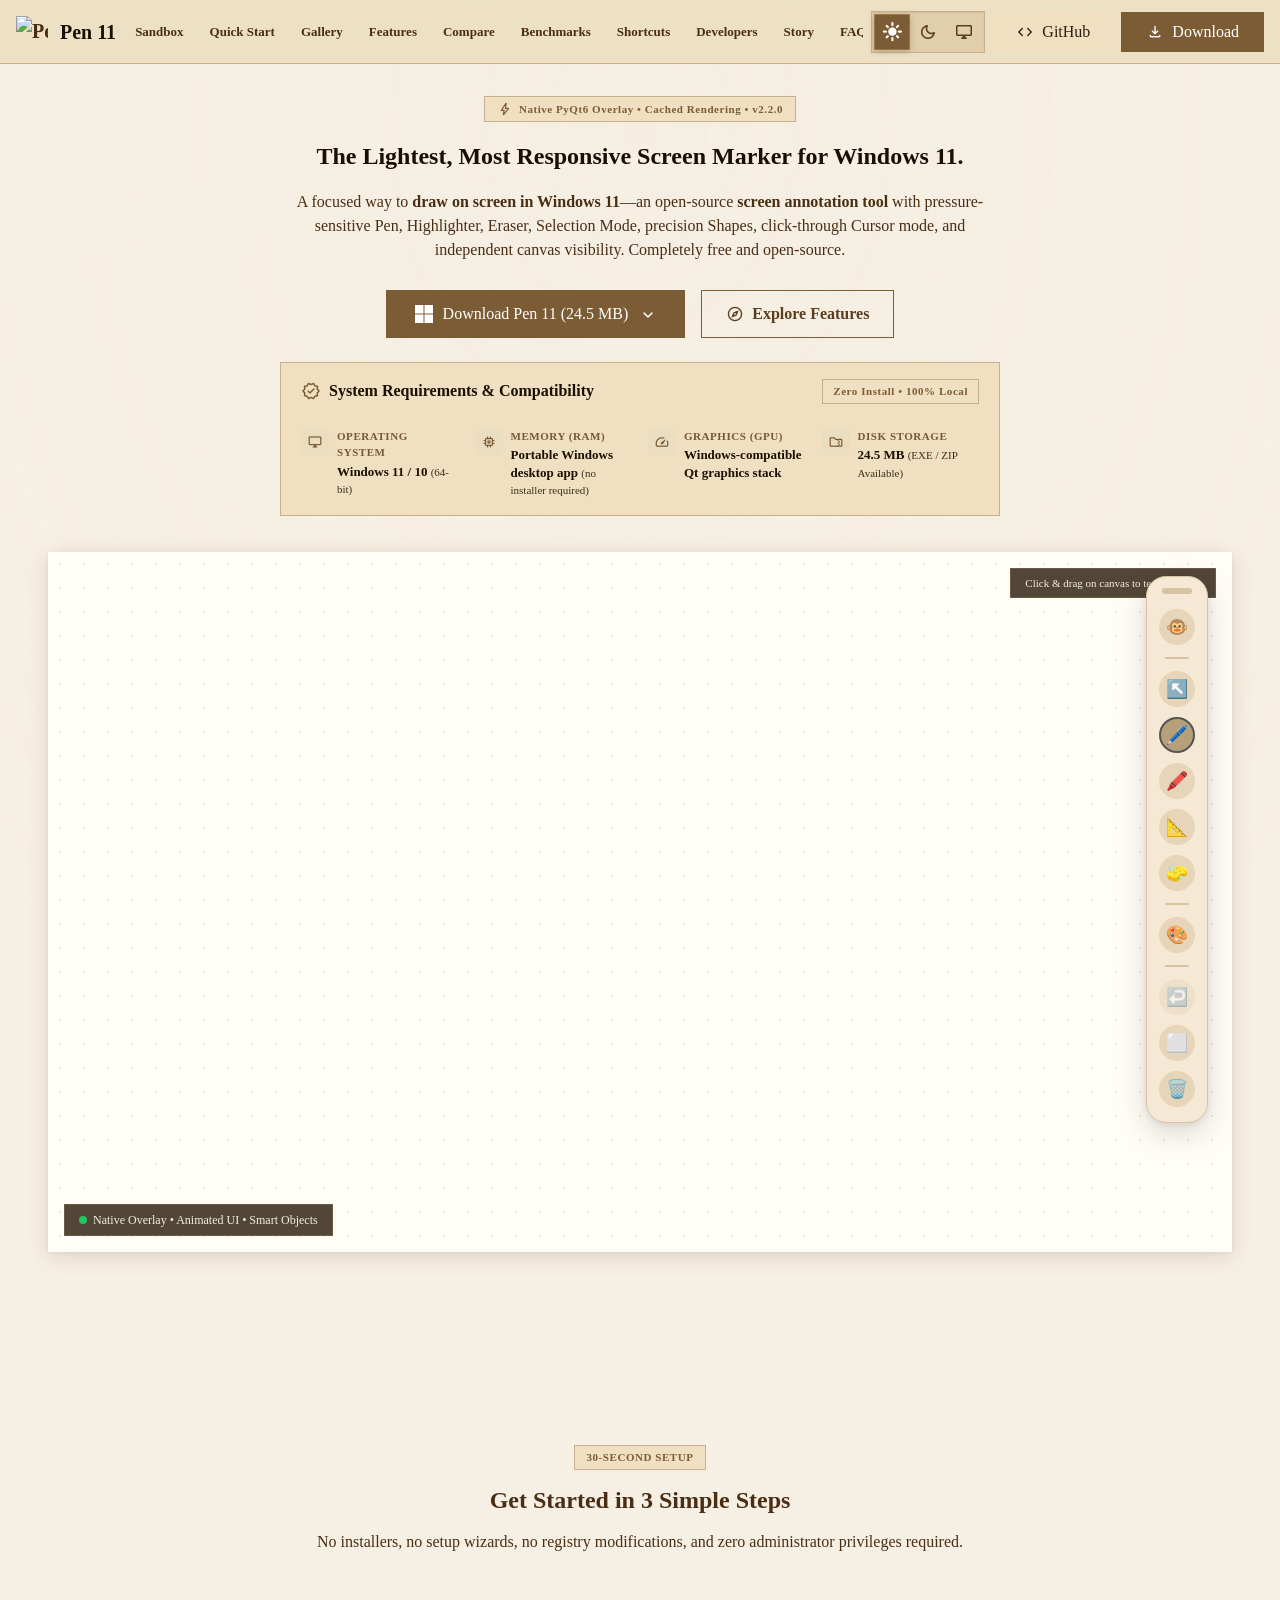
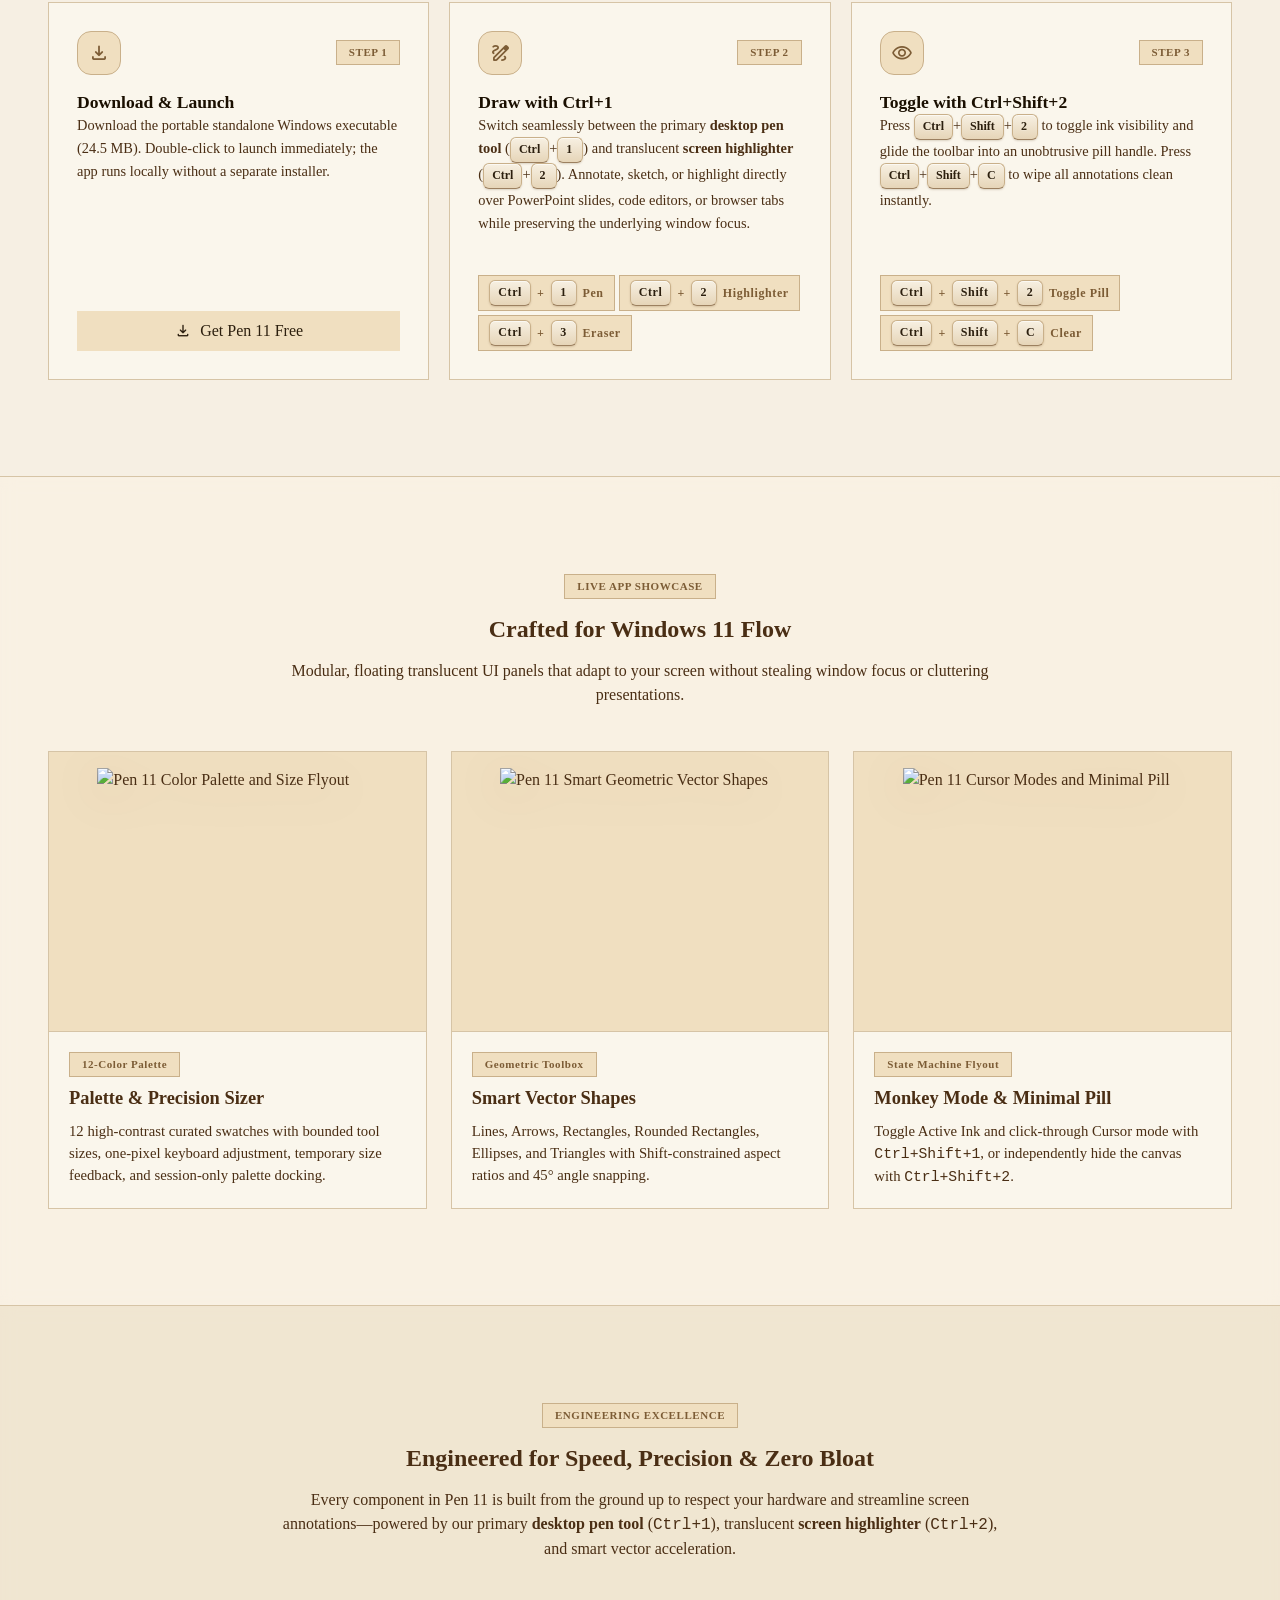
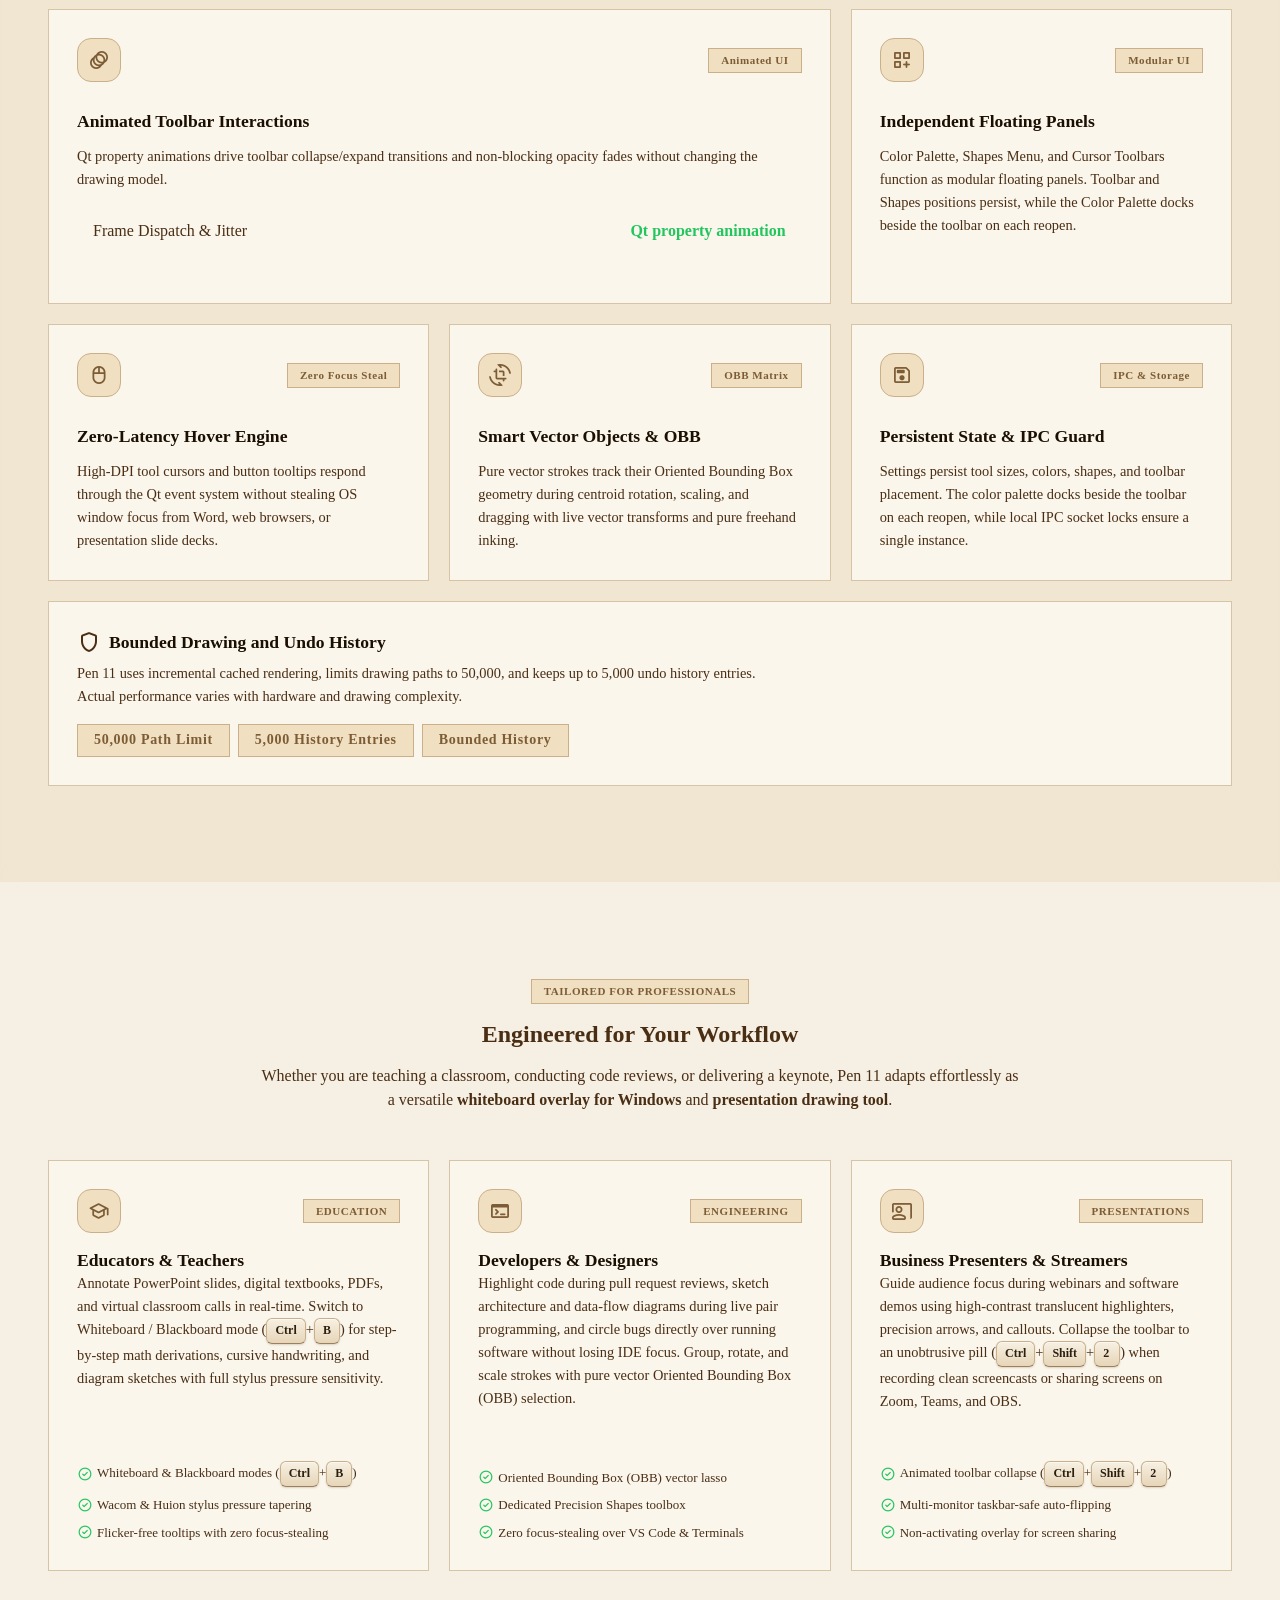
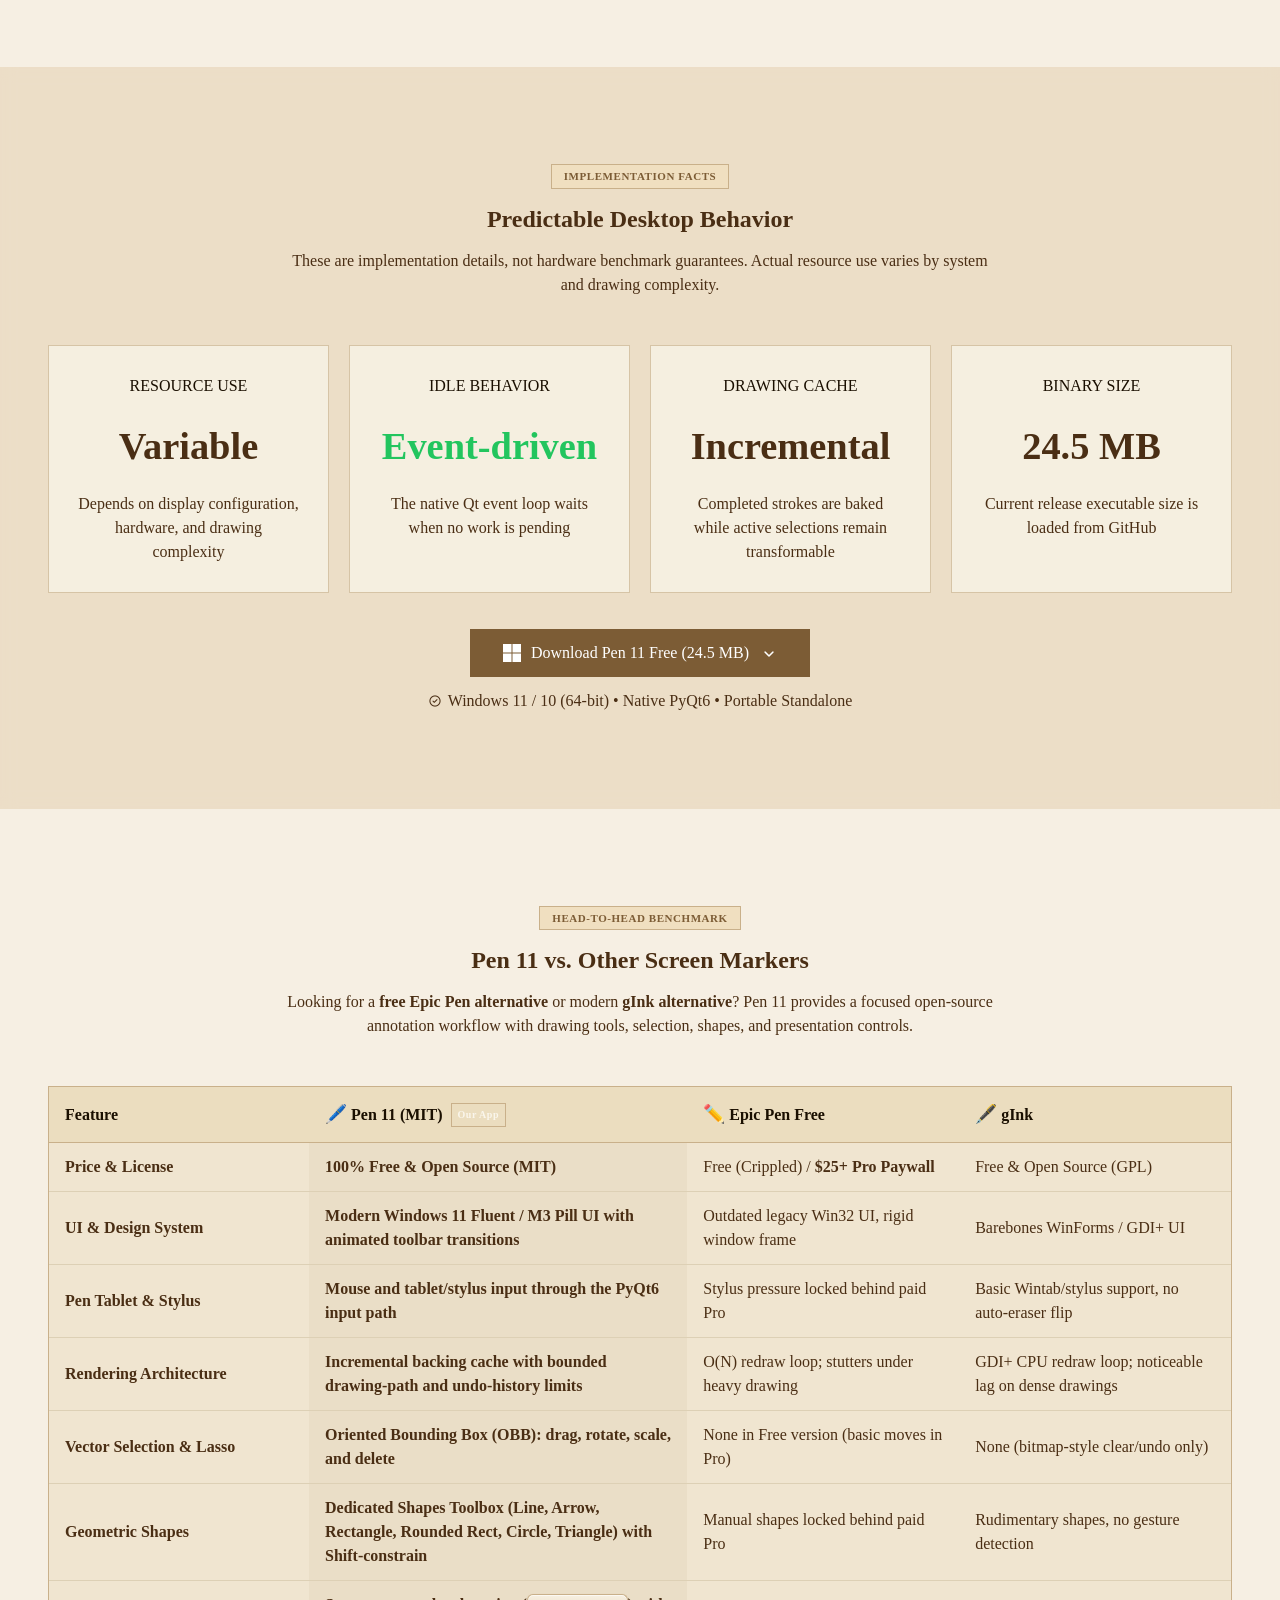
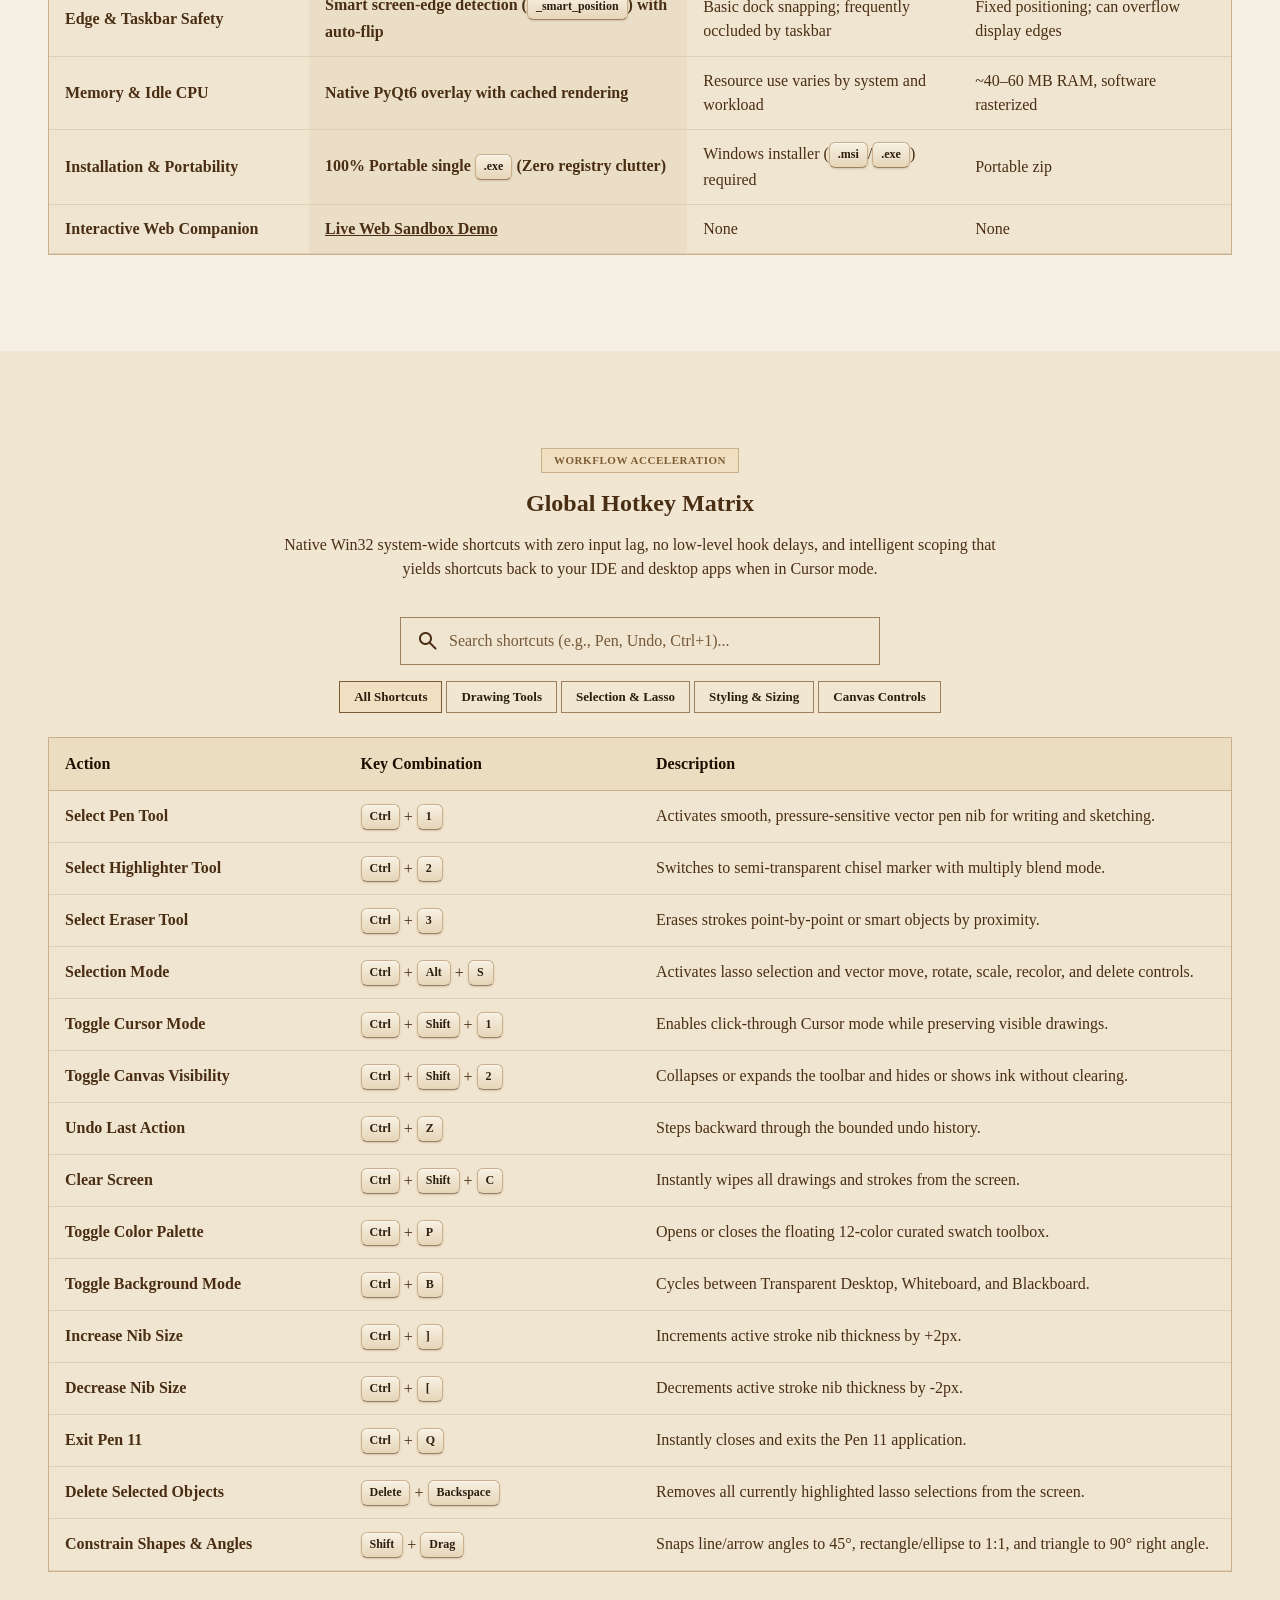
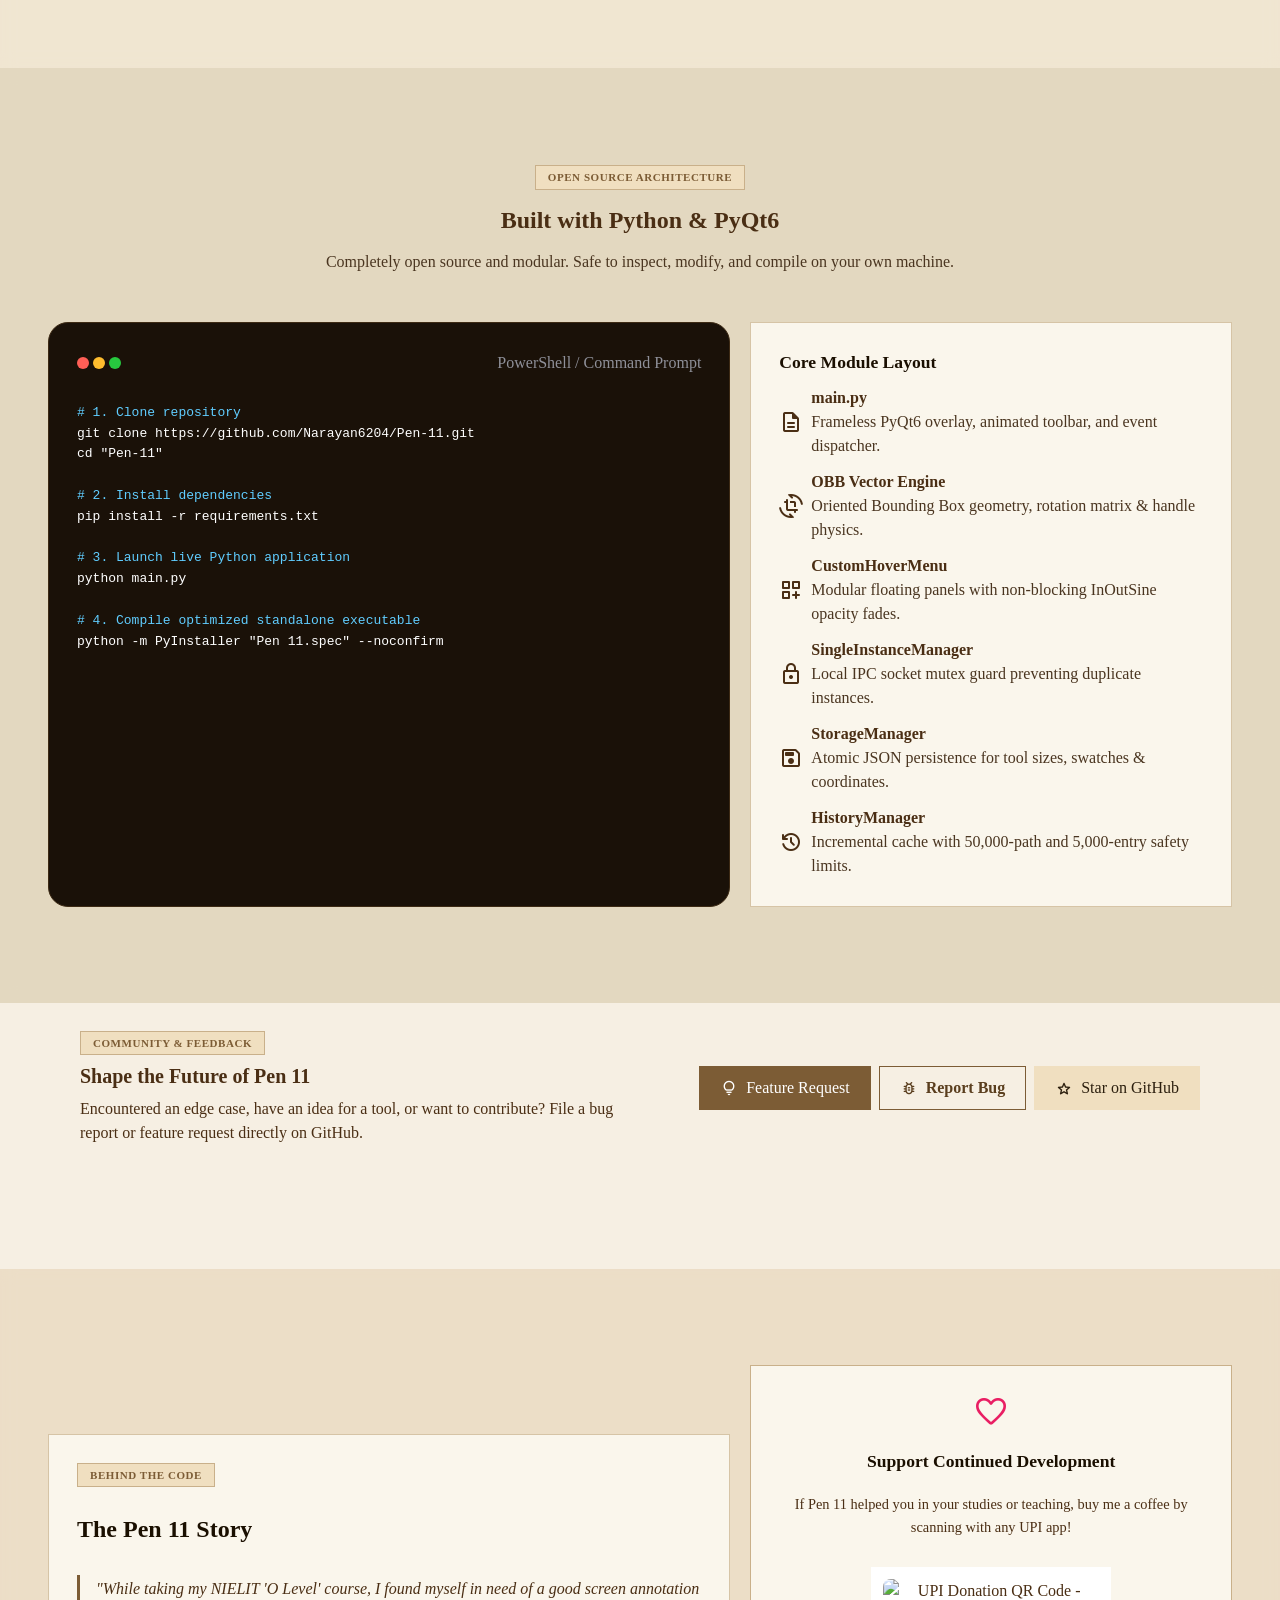
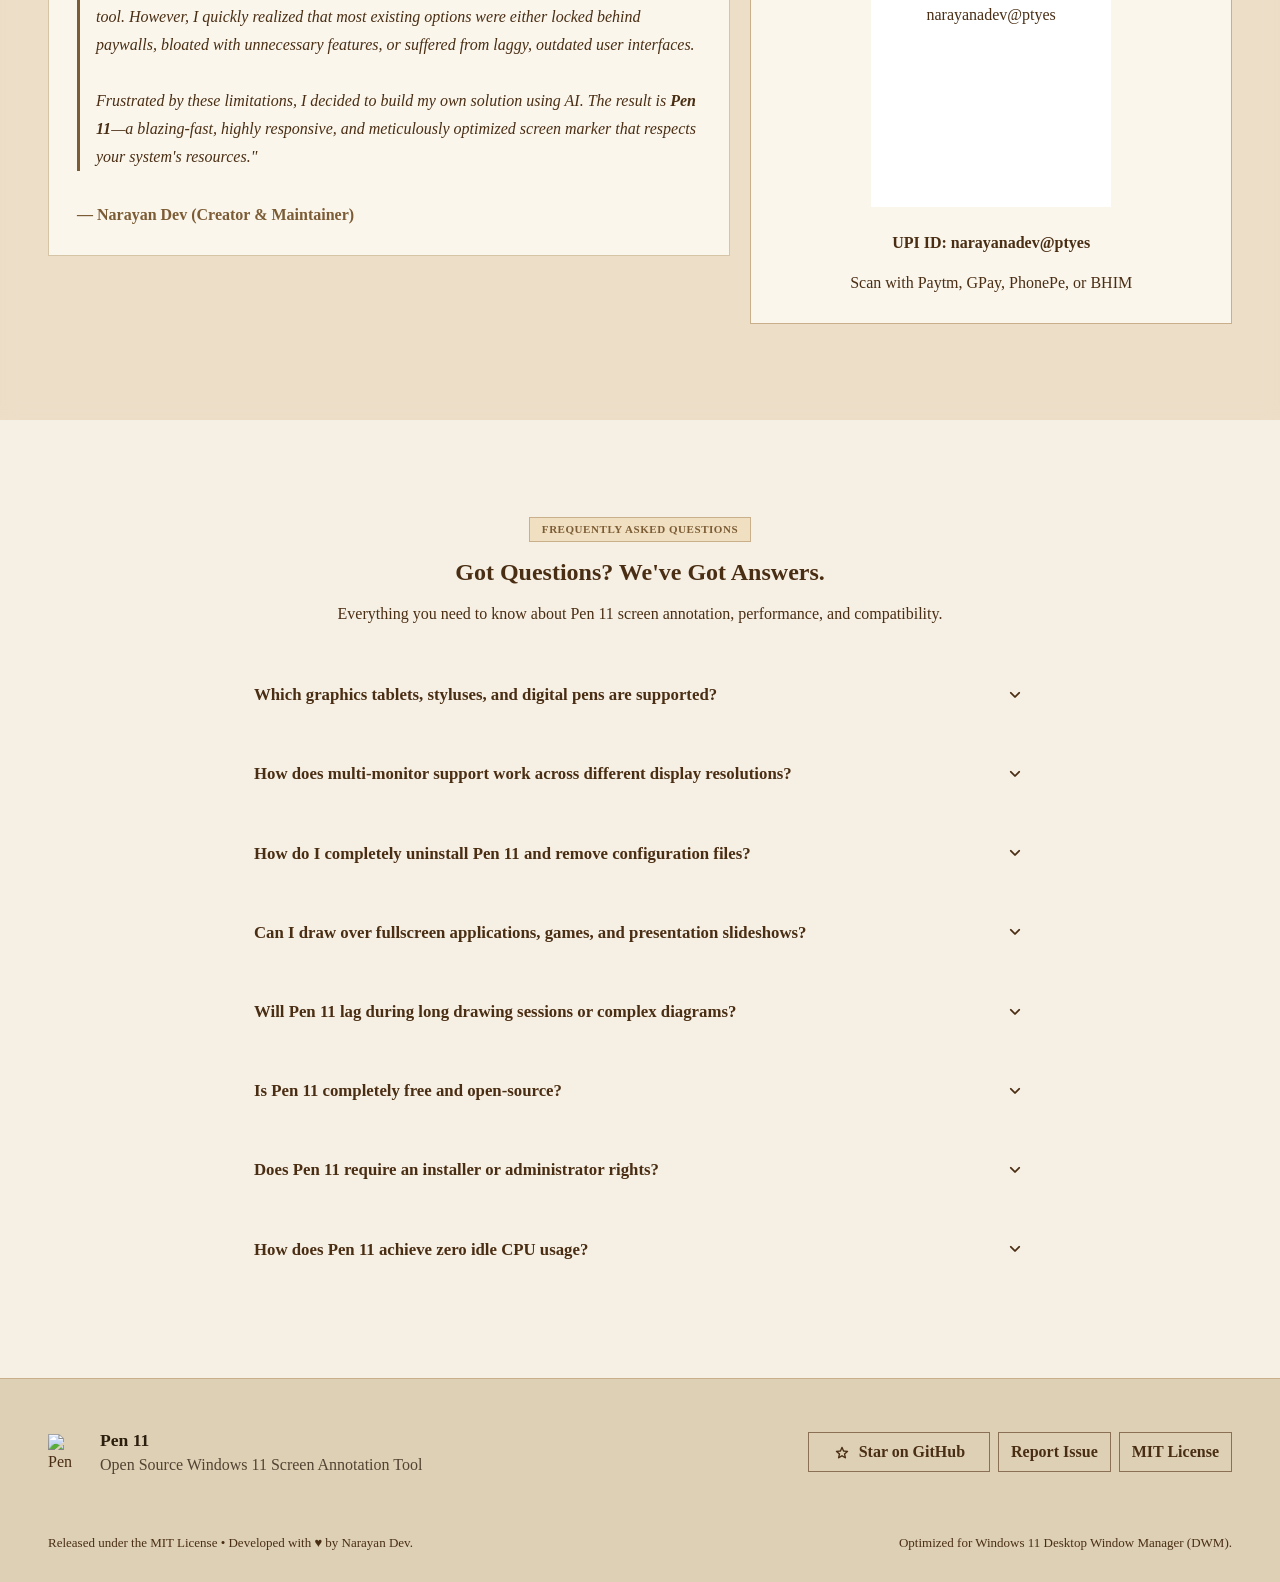
==== commit d37d66db: "deploy: 3c69f7f83b05b5eedee846a089086e249c803e12" ====
--- a/index.html
+++ b/index.html
@@ -1592,25 +1592,18 @@
         </div>
       </a>
 
-      <!-- Option 2: Google Drive Ultra-Fast Mirror (Bypasses GitHub ISP throttling) -->
+      <!-- Option 2: Official GitHub release download -->
       <a href="https://github.com/Narayan6204/Pen-11/releases/latest" data-gdrive-download-url class="download-option-card" target="_blank" rel="noopener noreferrer">
         <div class="download-option-info">
           <div class="download-option-icon" style="background: rgba(15, 157, 88, 0.12);">
-            <svg width="22" height="22" viewBox="0 0 87.3 78" fill="currentColor" aria-hidden="true">
-              <path d="m6.6 66.85 3.85 6.65c.8 1.4 1.95 2.5 3.3 3.3l13.75-23.8h-27.5c0 1.55.4 3.1 1.2 4.5z" fill="#0066da"/>
-              <path d="m43.65 25-13.75-23.8c-1.35.8-2.5 1.9-3.3 3.3l-25.4 44c-.8 1.4-1.2 2.95-1.2 4.5h27.5z" fill="#00ac47"/>
-              <path d="m73.55 76.8c1.35-.8 2.5-1.9 3.3-3.3l1.6-2.75 7.65-13.25c.8-1.4 1.2-2.95 1.2-4.5h-27.502l5.852 11.5z" fill="#ea4335"/>
-              <path d="m43.65 25 13.75-23.8c-1.35-.8-2.9-1.2-4.5-1.2h-18.5c-1.6 0-3.15.45-4.5 1.2z" fill="#00832d"/>
-              <path d="m59.8 53h-32.3l-13.75 23.8c1.35.8 2.9 1.2 4.5 1.2h50.8c1.6 0 3.15-.45 4.5-1.2z" fill="#2684fc"/>
-              <path d="m73.4 26.5-12.7-22c-.8-1.4-1.95-2.5-3.3-3.3l-13.75 23.8 16.15 28h27.45c0-1.55-.4-3.1-1.2-4.5z" fill="#ffba00"/>
-            </svg>
+            <span class="material-symbols-rounded" aria-hidden="true">open_in_new</span>
           </div>
           <div>
             <div class="download-option-title">
-              <span>Google Drive Mirror</span>
-              <span class="m3-badge-pill" style="font-size: 10px; padding: 2px 6px; background: #0F9D58; color: #FAF6EC;">Ultra Fast</span>
-            </div>
-            <div class="download-option-desc">High-speed regional mirror • Bypasses ISP throttling</div>
+              <span>GitHub Release Download</span>
+              <span class="m3-badge-pill" style="font-size: 10px; padding: 2px 6px; background: #0F9D58; color: #FAF6EC;">Official</span>
+            </div>
+            <div class="download-option-desc">Open the latest official release assets on GitHub</div>
           </div>
         </div>
         <div style="text-align: right;">
@@ -1633,7 +1626,7 @@
           </div>
         </div>
         <div style="text-align: right;">
-          <span class="m3-label-small" style="font-weight: 700; color: var(--md-sys-color-primary);" data-gh-zip-size>21.8 MB</span>
+          <span class="m3-label-small" style="font-weight: 700; color: var(--md-sys-color-primary);" data-gh-zip-size>24.3 MB</span>
           <span class="material-symbols-rounded" style="display: block; font-size: 18px; color: var(--md-sys-color-primary); margin-top: 2px;">download</span>
         </div>
       </a>
